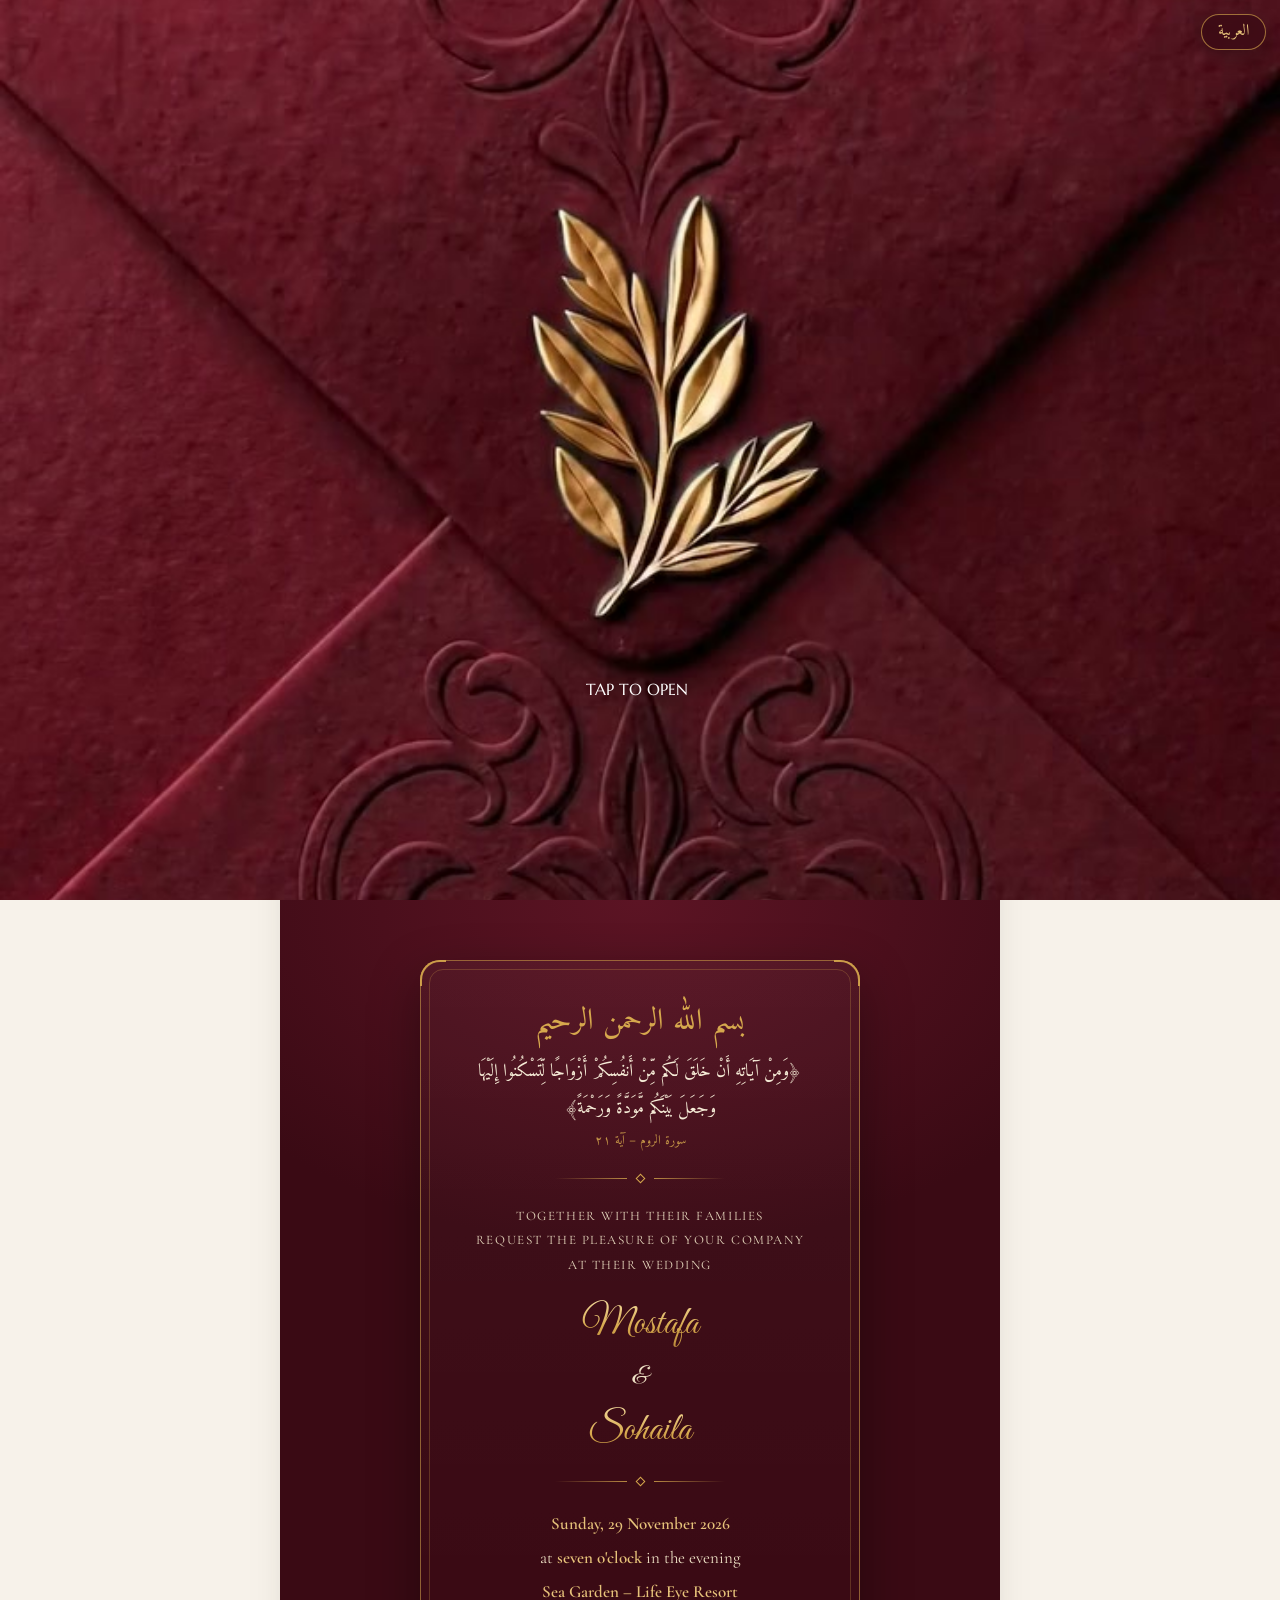
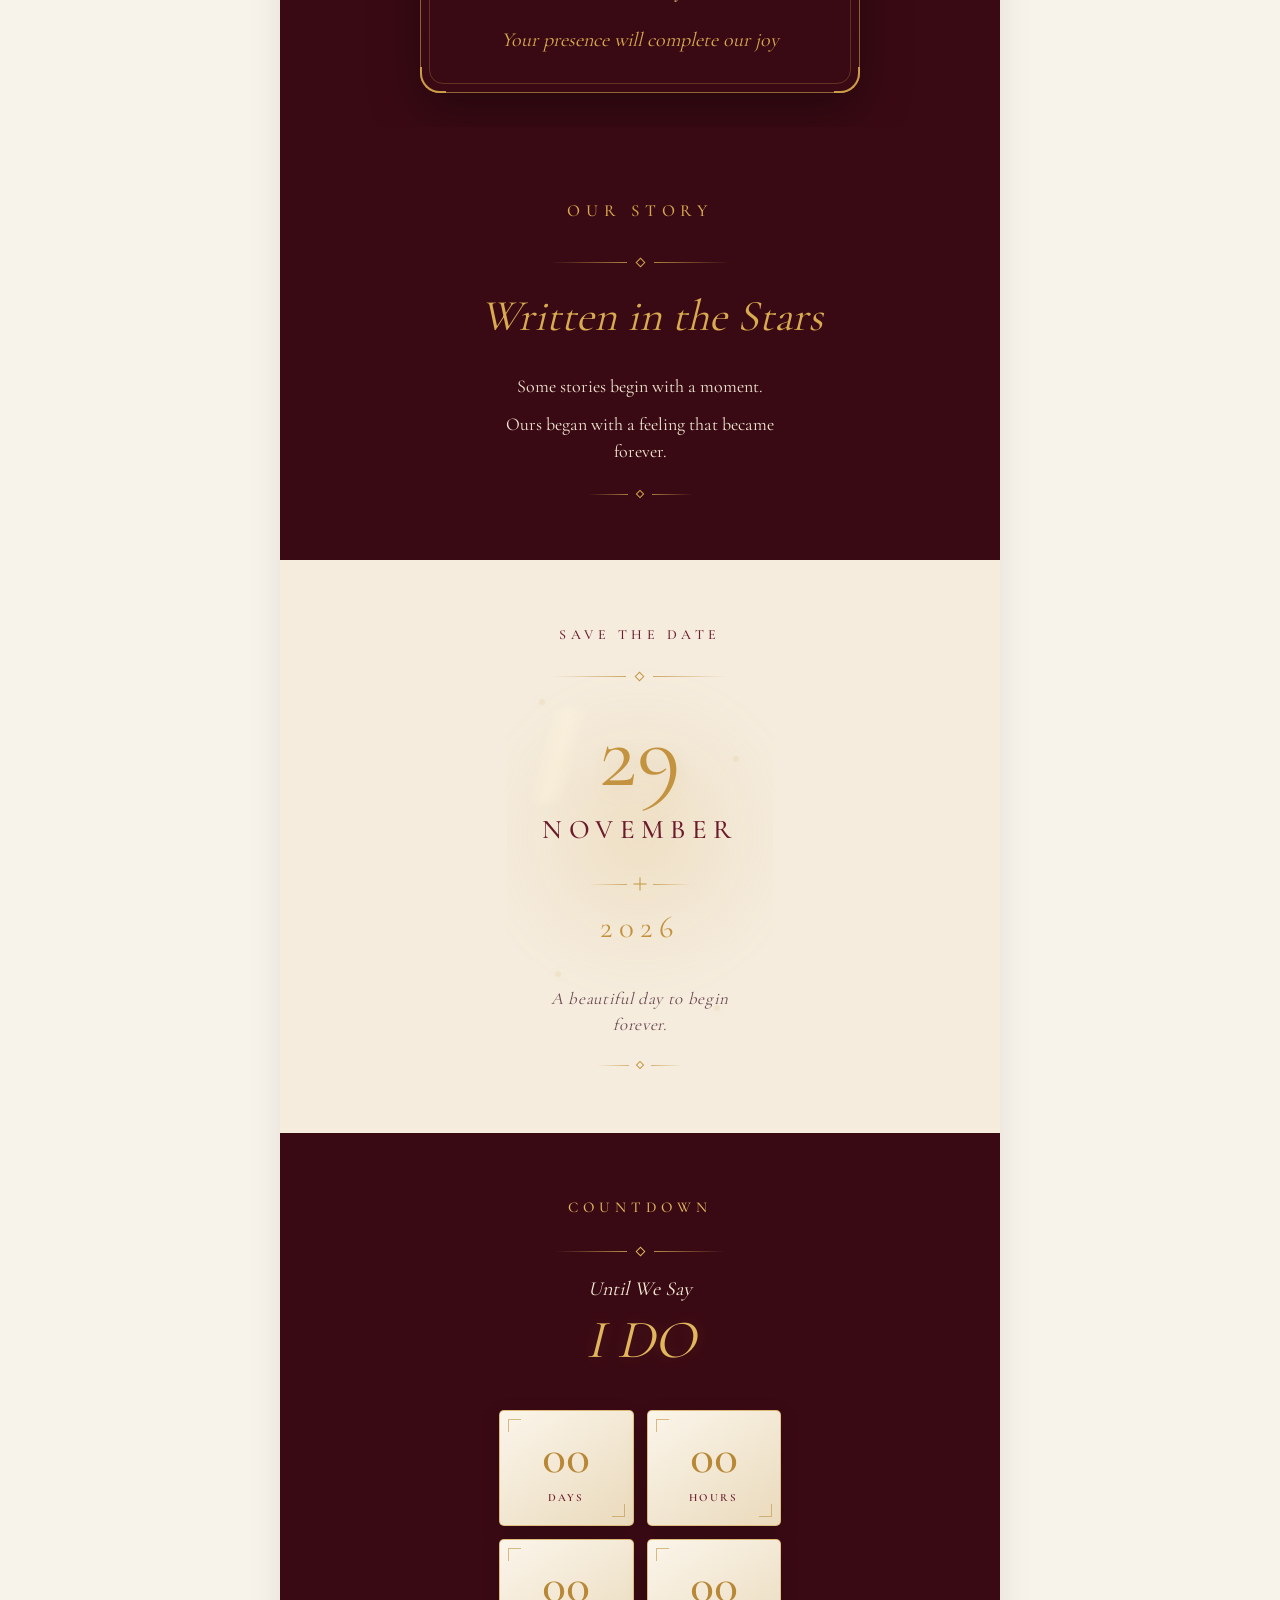
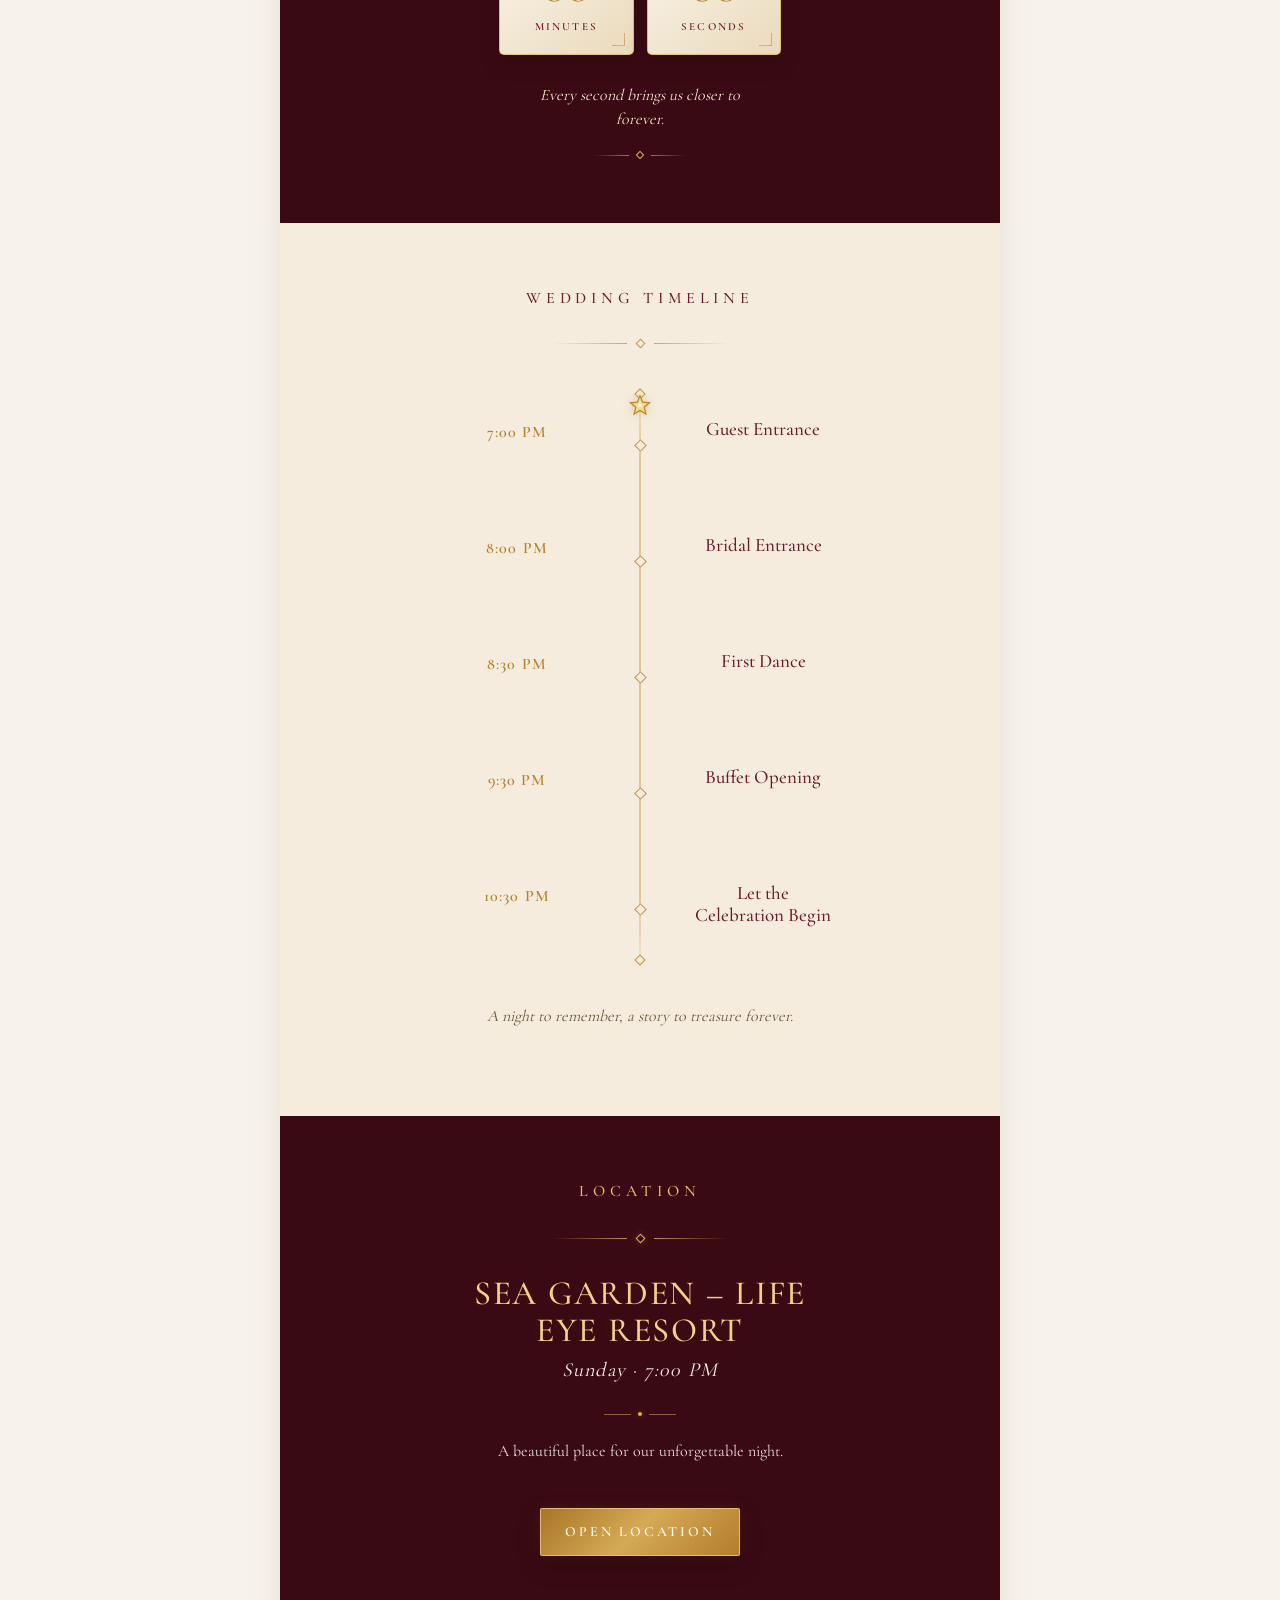
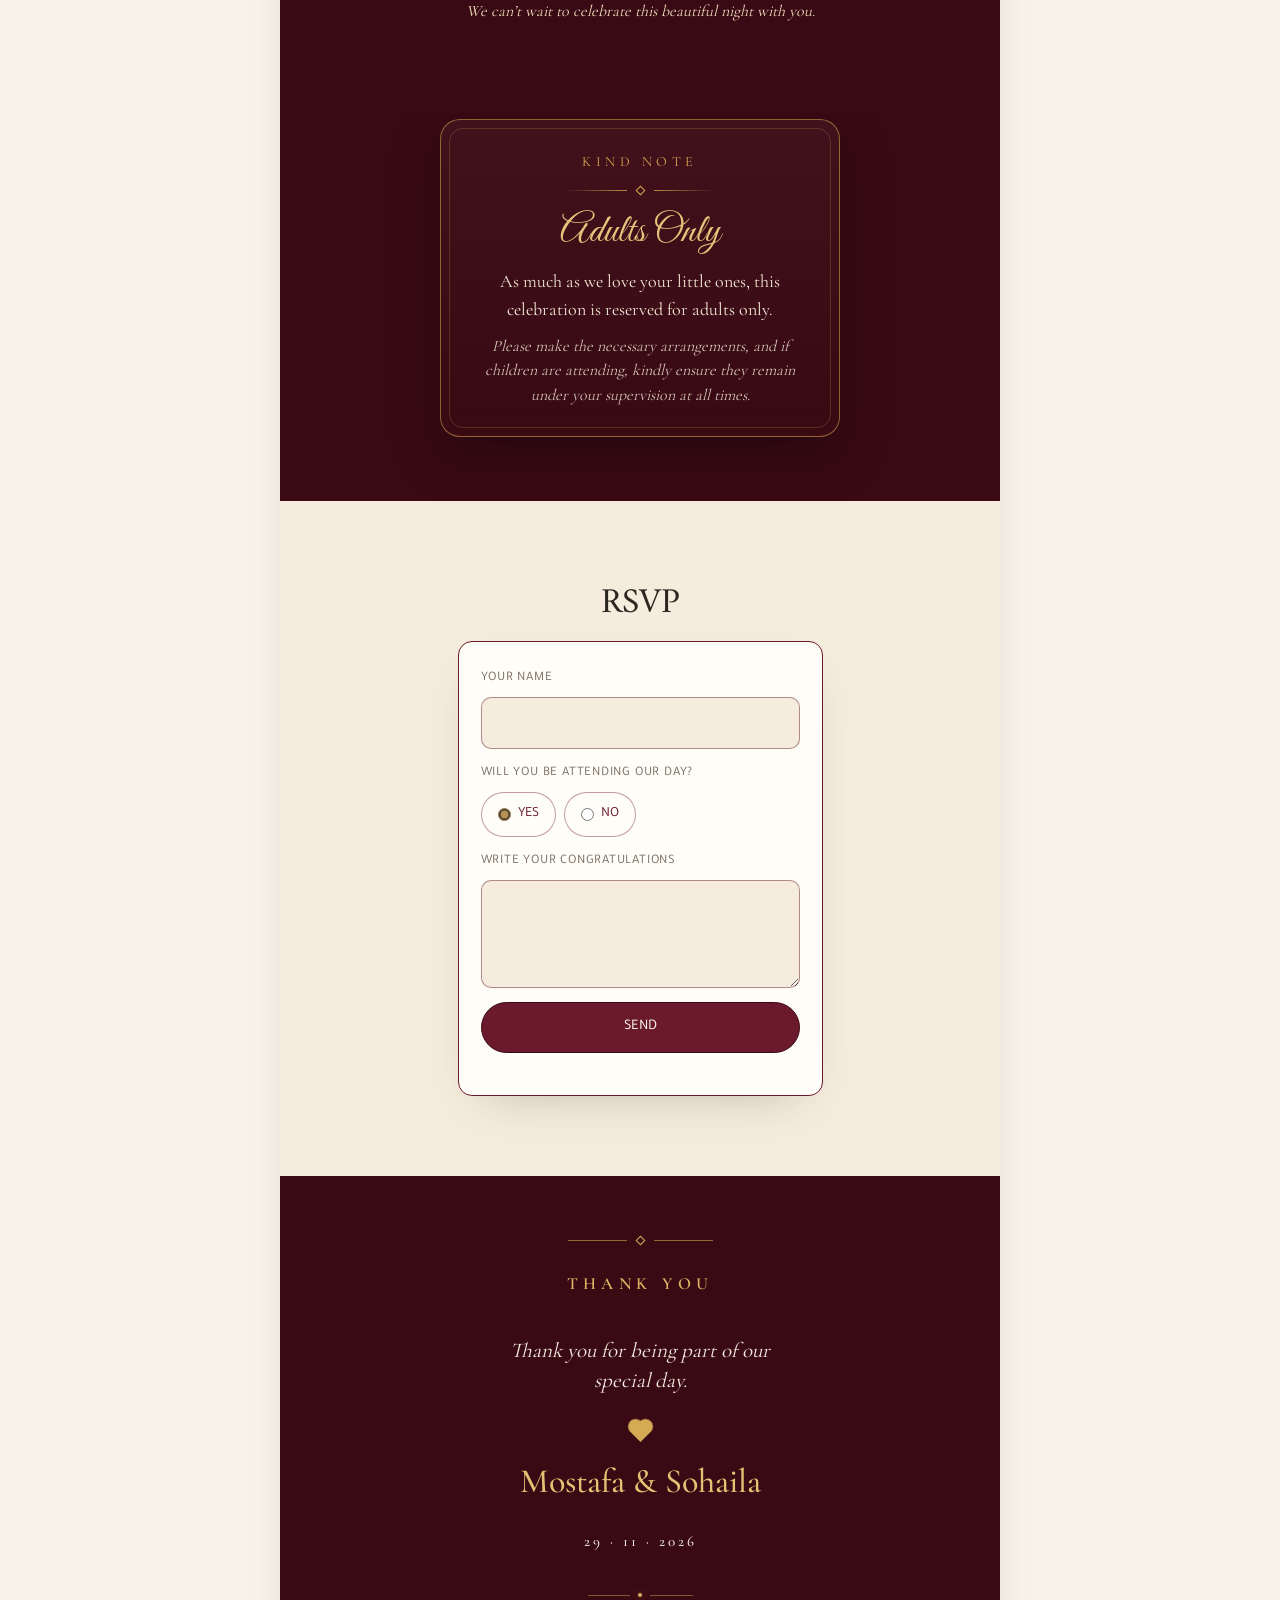
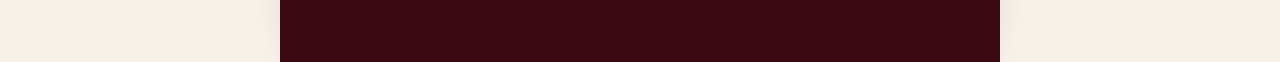
==== index.html @ b145f7ea "Mostafa & Sohaila wedding invitation Burgundy theme, Sea Garden – Life Eye Resort details (29.11.202" ====
<html lang="en" dir="ltr"><head>
<meta charset="utf-8">
<meta name="viewport" content="width=device-width, initial-scale=1, viewport-fit=cover">
<title>Mostafa &amp; Sohaila · Wedding · 29.11.2026</title>
<meta name="description" content="Mostafa &amp; Sohaila · Sunday 29.11.2026 · 7:00 PM · Sea Garden – Life Eye Resort">
<meta name="robots" content="noindex, nofollow">
<link rel="icon" href="assets/images/favicon.png">


<meta property="og:type" content="website">
<meta property="og:locale" content="en_US">
<meta property="og:title" content="Mostafa &amp; Sohaila · Wedding">
<meta property="og:description" content="Mostafa &amp; Sohaila · Sunday 29.11.2026 · 7:00 PM · Sea Garden – Life Eye Resort">
<meta property="og:image" content="assets/images/share-cover.jpg">
<meta property="og:image:secure_url" content="assets/images/share-cover.jpg">
<meta property="og:image:width" content="720">
<meta property="og:image:height" content="1280">
<meta property="og:image:alt" content="Mostafa &amp; Sohaila · Wedding">
<meta name="twitter:image" content="assets/images/share-cover.jpg">
<meta name="twitter:card" content="summary_large_image">
<meta name="twitter:title" content="Mostafa &amp; Sohaila · Wedding">
<meta name="twitter:description" content="Mostafa &amp; Sohaila · Sunday 29.11.2026 · 7:00 PM · Sea Garden – Life Eye Resort">

<style data-loading-critical="">
html, body { margin: 0; min-height: 100%; }
/* التكبير التلقائي للخط في أندرويد ومتصفحات التطبيقات بيزوّد
   أسطر الكلام، والقوالب المستوردة مواضعها ثابتة بالبكسل — فالسطر
   الزيادة بيركب على العنصر اللي تحته. الآيفون مابيعملش كده. */
html { -webkit-text-size-adjust: 100%; text-size-adjust: 100%; }
/* تثبيت مركز شاشة الدعوة قبل وبعد تشغيل runtime القالب المستورد. */
.lb-doc > .lb-stage { width: 100% !important; max-width: none !important; margin-inline: 0 !important; }
.lb-doc > .lb-stage > #allrecords,
.lb-doc > .lb-stage > .t-records { width: 100% !important; min-width: 0 !important; max-width: none !important; margin-inline: 0 !important; }
.lb-doc > .lb-stage .t396__artboard { width: 100% !important; min-width: 0 !important; left: 0 !important; margin-inline: 0 !important; }
.lb-doc > .lb-intro { min-height: 100svh !important; height: 100dvh !important; max-height: 100dvh !important; }
/* قاعدة حرجة للخريطة قبل تحميل CSS/runtime القالب: الـwrapper هو المرجع
   الوحيد للمقاس، وكل الطبقات الداخلية تتمدد داخله حتى لا يخرج iframe. */
.lb-stage .tn-elem[data-elem-type="html"]:has(iframe[src*="google.com/maps"]) .tn-atom,
.lb-stage .tn-elem[data-elem-type="html"]:has(iframe[src*="maps.google"]) .tn-atom,
.lb-stage .tn-elem[data-elem-type="html"]:has(iframe[src*="google.com/maps"]) .tn-atom > [data-move],
.lb-stage .tn-elem[data-elem-type="html"]:has(iframe[src*="maps.google"]) .tn-atom > [data-move] { width: 100% !important; height: 100% !important; min-width: 0 !important; min-height: 0 !important; box-sizing: border-box !important; }
.lb-stage .tn-elem[data-elem-type="html"]:has(iframe[src*="google.com/maps"]) iframe,
.lb-stage .tn-elem[data-elem-type="html"]:has(iframe[src*="maps.google"]) iframe { display: block !important; width: 100% !important; height: 100% !important; max-width: 100% !important; max-height: 100% !important; box-sizing: border-box !important; }
</style>
<link rel="stylesheet" href="css/google-fonts.css">
<link rel="stylesheet" href="css/invite.css">


<style data-font-faces="">@font-face{font-family:"DUST";src:url("assets/fonts/Daustley.otf") format('opentype');font-weight:400;font-style:normal;font-display:swap;}@font-face{font-family:"gg";src:url("assets/fonts/GreatVibes-Regular.ttf") format('truetype');font-weight:400;font-style:normal;font-display:swap;}@font-face{font-family:"DIWANY";src:url("assets/fonts/Diwani_Letter.ttf") format('truetype');font-weight:400;font-style:normal;font-display:swap;}@font-face{font-family:"AREF";src:url("assets/fonts/DTHULUTH-II-1.ttf") format('truetype');font-weight:400;font-style:normal;font-display:swap;}</style>
<link rel="preload" href="assets/fonts/Daustley.otf" as="font" crossorigin=""><link rel="preload" href="assets/fonts/GreatVibes-Regular.ttf" as="font" crossorigin=""><link rel="preload" href="assets/fonts/Diwani_Letter.ttf" as="font" crossorigin=""><link rel="preload" href="assets/fonts/DTHULUTH-II-1.ttf" as="font" crossorigin="">




<style data-lb-layout-css="">#video-1uif1c [data-move="video"]{--dx:0cqw;--dy:-13.52cqw}#video-1uif1c [data-move="ce-1"]{--dx:-82.22px;--dy:-797.68px}#video-1uif1c [data-move="ce-3"]{--dx:112px;--dy:-927.68px}#rsvp-wcwi0a [data-move="ce-1"]{--dx:-4px;--dy:8px}.lb-intro [data-move="ce-6"]{--dx:0.0px;--dy:-7.0px}</style>
<!--  -->



<style data-zero-block-css="">@media (max-width:480px){#video-1uif1c,#video-1uif1c > .lb-inner,#video-1uif1c > .lb-inner > .lb-custom,#video-1uif1c .lb-custom .t396__artboard,#video-1uif1c .lb-custom .t396__filter,#video-1uif1c .lb-custom .t396__carrier{height:calc(100cqw*1.7949)!important;min-height:calc(100cqw*1.7949)!important;height:round(100cqw*1.7949,1px)!important;min-height:round(100cqw*1.7949,1px)!important}#video-1uif1c,#video-1uif1c > .lb-inner,#video-1uif1c > .lb-inner > .lb-custom,#video-1uif1c .lb-custom .t396__artboard{overflow:visible!important}}@media (min-width:481px) and (max-width:960px){#video-1uif1c,#video-1uif1c > .lb-inner,#video-1uif1c > .lb-inner > .lb-custom,#video-1uif1c .lb-custom .t396__artboard,#video-1uif1c .lb-custom .t396__filter,#video-1uif1c .lb-custom .t396__carrier{height:calc(100cqw*1.7949)!important;min-height:calc(100cqw*1.7949)!important;height:round(100cqw*1.7949,1px)!important;min-height:round(100cqw*1.7949,1px)!important}#video-1uif1c,#video-1uif1c > .lb-inner,#video-1uif1c > .lb-inner > .lb-custom,#video-1uif1c .lb-custom .t396__artboard{overflow:visible!important}}@media (min-width:961px){#video-1uif1c,#video-1uif1c > .lb-inner,#video-1uif1c > .lb-inner > .lb-custom,#video-1uif1c .lb-custom .t396__artboard,#video-1uif1c .lb-custom .t396__filter,#video-1uif1c .lb-custom .t396__carrier{height:calc(100cqw*1.7949)!important;min-height:calc(100cqw*1.7949)!important;height:round(100cqw*1.7949,1px)!important;min-height:round(100cqw*1.7949,1px)!important}#video-1uif1c,#video-1uif1c > .lb-inner,#video-1uif1c > .lb-inner > .lb-custom,#video-1uif1c .lb-custom .t396__artboard{overflow:visible!important}}</style>



</head>
<body class="lb-doc" style="--bg: #f7f2ea; --surface: #ffffff; --text: #2c2620; --muted: #7b6f62; --accent: #b8914f; --accent-soft: #e8d9be; --accent-10: rgba(184,145,79,0.1); --accent-20: rgba(184,145,79,0.2); --accent-40: rgba(184,145,79,0.4); --border: #e3d9c9; --font-heading: 'Amiri', serif; --font-body: 'Tajawal', sans-serif; --font-scale: 1; --letter-spacing: 0px; --radius: 14px; --max-width: 720px; --section-gap: 0px; --shadow: 0 18px 48px -28px rgba(44,38,32,0.35); --pattern-opacity: 12%; --hero-overlay: 0.35; --doc-bg: none; --doc-bg-veil: none; --doc-bg-attach: scroll; --doc-bg-fixed-img: none; --doc-bg-scroll-img: none, none; overflow: hidden;" data-invite-root="" data-ready="1">

<div data-invite-language-content="">







<div class="lb-intro lb-intro--video is-awaiting-play" style="--intro-bg: none; cursor: pointer;">

  
  
  

  <video class="lb-intro-video" data-intro-video="" data-intro-manual="" data-intro-audio="silent" src="assets/videos/goldleaf-burgundy-open.mp4" poster="assets/images/goldleaf-burgundy-open-poster.jpg" muted="" playsinline="" preload="auto"></video>
      
    
  <button type="button" data-intro-play="" data-intro-item="play" class="lb-intro-play lb-intro-play--plain" aria-label="TAP TO OPEN" style="--intro-item-x:-0.25vw;--intro-item-y:26.56vh;--intro-item-font:'Marcellus', serif">TAP TO OPEN</button>
  

  

  

  <div class="lb-intro-inner">
    
    
    
    
    
    
    
    
    
    
    
    
  </div>
</div>



<div class="lb-stage">

  <section id="video-1uif1c" class="lb lb--video lb--w-screen lb-anim lb-anim--fade is-in" style="--block-bg:#3a0a14;--block-overlay:0;--block-pt:clamp(48.0px, 11.111cqw, 80.0px);--block-pb:clamp(48.0px, 11.111cqw, 80.0px);--block-radius:0px;--block-align:center;--block-flex:center" data-block="video-1uif1c" data-block-type="video">


<div class="lb-inner">
  
  
  <div data-move="video" class="lb-video-wrap lb-video-wrap--auto">
    <div class="lb-video lb-video--auto" data-video="assets/videos/sea-garden-hero.mp4" data-poster="assets/images/sea-garden-start.webp" data-autoplay="1" data-no-controls="1" style="--vid-ratio: 1080 / 1920;"><video src="assets/videos/sea-garden-hero.mp4" poster="assets/images/sea-garden-start.webp" playsinline="" controlslist="nodownload noplaybackrate noremoteplayback" disablepictureinpicture="" preload="auto" autoplay="" style="cursor: pointer;" data-lb-wanted="" data-lb-primed=""></video></div>
    <div class="lb-video-text" data-section-text="" data-video-text="" data-section-text-index="0" style="--video-text-x:-31%;--video-text-y:-28%;--video-text-color:#c39532;--video-text-font:'Great Vibes', cursive;--section-text-size:clamp(40px, 11.5cqw, 88px)">Mostafa</div>
<div class="lb-video-text" data-section-text="" data-video-text="" data-section-text-index="1" style="--video-text-x:27%;--video-text-y:-28%;--video-text-color:#c39532;--video-text-font:'Great Vibes', cursive;--section-text-size:clamp(40px, 11.5cqw, 88px)">Sohaila</div>
<div class="lb-video-text" data-section-text="" data-video-text="" data-section-text-index="2" style="--video-text-x:-4%;--video-text-y:-29%;--video-text-color:#c39532;--video-text-font:'DIWANY', sans-serif;--section-text-size:clamp(57.2px, 14.474cqw, 110.0px)">&amp;</div>
<div class="lb-video-text" data-section-text="" data-video-text="" data-section-text-index="3" style="--video-text-x:-0.45%;--video-text-y:-36.78%;--video-text-color:#c39532;--video-text-font:'gg', sans-serif;--section-text-w:70.2%;--section-text-size:clamp(44.2px, 11.184cqw, 85.0px)">The Wedding of</div>
<div class="lb-video-text" data-section-text="" data-video-text="" data-section-text-index="4" style="--video-text-x:-0.9%;--video-text-y:-20.5%;--video-text-color:#c39532;--video-text-font:'gg', sans-serif;--section-text-size:clamp(28.6px, 7.237cqw, 55.0px)">29.11.2026</div>

  </div>
  
</div>


</section>
<section id="invite-ann" class="lb" style="--block-bg:#3a0a14">
<style>
#invite-ann{background:radial-gradient(120% 70% at 50% 0%,#5c1424 0%,#3a0a14 60%);padding:60px 18px 34px;text-align:center;color:#EEE1C5}
#invite-ann .ann-card{position:relative;max-width:440px;margin:0 auto;padding:38px 22px 34px;border:1px solid rgba(214,168,77,.55);border-radius:20px;background:linear-gradient(180deg,rgba(255,255,255,.03),rgba(255,255,255,0));box-shadow:0 18px 50px rgba(0,0,0,.35);opacity:0;transform:translateY(22px);transition:opacity 1.1s ease,transform 1.1s ease}
#invite-ann .ann-card.is-in{opacity:1;transform:none}
#invite-ann .ann-card::before{content:"";position:absolute;inset:8px;border:1px solid rgba(214,168,77,.25);border-radius:14px;pointer-events:none}
#invite-ann .ann-corner{position:absolute;width:26px;height:26px;border-color:#D6A84D;border-style:solid;opacity:.9}
#invite-ann .ann-corner.tl{top:-1px;left:-1px;border-width:2px 0 0 2px;border-top-left-radius:20px}
#invite-ann .ann-corner.tr{top:-1px;right:-1px;border-width:2px 2px 0 0;border-top-right-radius:20px}
#invite-ann .ann-corner.bl{bottom:-1px;left:-1px;border-width:0 0 2px 2px;border-bottom-left-radius:20px}
#invite-ann .ann-corner.br{bottom:-1px;right:-1px;border-width:0 2px 2px 0;border-bottom-right-radius:20px}
#invite-ann .ann-bism{font-family:"AREF","Aref Ruqaa",serif;font-size:30px;color:#D6A84D;line-height:1.5}
#invite-ann .ann-verse{font-family:"Amiri",serif;font-size:18px;line-height:2.05;margin:10px auto 2px;max-width:340px;color:#F5EBD6}
#invite-ann .ann-src{font-family:"Amiri",serif;font-size:13px;color:#D6A84D;opacity:.85}
#invite-ann .ann-orn{display:flex;align-items:center;justify-content:center;gap:10px;margin:22px auto;width:170px}
#invite-ann .ann-orn i{flex:1;height:1px;background:linear-gradient(90deg,transparent,rgba(214,168,77,.8))}
#invite-ann .ann-orn i:last-child{background:linear-gradient(90deg,rgba(214,168,77,.8),transparent)}
#invite-ann .ann-orn b{width:7px;height:7px;border:1px solid #D6A84D;transform:rotate(45deg)}
#invite-ann .ann-hosts{font-size:19px;line-height:1.9}
#invite-ann .ann-host{display:block;font-size:23px;color:#E6C27A}
#invite-ann .ann-lead{margin-top:8px;font-size:18px;opacity:.95}
#invite-ann .ann-couple{margin:22px 0 4px}
#invite-ann .ann-role{display:block;font-size:15px;color:#D6A84D;opacity:.9;margin-bottom:2px}
#invite-ann .ann-name{display:block;font-size:31px;line-height:1.45;background:linear-gradient(180deg,#F3D99B 0%,#D6A84D 55%,#B9883A 100%);-webkit-background-clip:text;background-clip:text;color:transparent}
#invite-ann .ann-and{display:block;margin:6px 0;font-size:26px;color:#EEE1C5}
#invite-ann .ann-when{font-size:17px;line-height:2;margin-top:4px}
#invite-ann .ann-when strong{color:#E6C27A;font-weight:700}
#invite-ann .ann-close{margin-top:14px;font-size:20px;color:#D6A84D}
#invite-ann [lang="ar"]{direction:rtl;font-family:"Amiri",serif}
#invite-ann [lang="ar"] .ann-host,#invite-ann [lang="ar"] .ann-name,#invite-ann [lang="ar"] .ann-close{font-family:"Aref Ruqaa",serif}
#invite-ann [lang="ar"] .ann-and{font-family:"DIWANY","Aref Ruqaa",serif}
#invite-ann [lang="en"]{font-family:"Cormorant Garamond",Georgia,serif}
#invite-ann [lang="en"] .ann-name{font-family:"Great Vibes",cursive;font-size:38px;line-height:1.3}
#invite-ann [lang="en"] .ann-and{font-family:"Great Vibes",cursive}
#invite-ann [lang="en"] .ann-host{font-size:21px;letter-spacing:.06em}
#invite-ann [lang="en"] .ann-role,#invite-ann [lang="en"] .ann-lead{letter-spacing:.12em;text-transform:uppercase;font-size:13px}
#invite-ann [lang="en"] .ann-close{font-style:italic}
html:not(.lang-ar) #invite-ann .ann-body[lang="ar"],html.lang-ar #invite-ann .ann-body[lang="en"]{display:none}
</style>
  <div class="ann-card">
    <span class="ann-corner tl"></span><span class="ann-corner tr"></span><span class="ann-corner bl"></span><span class="ann-corner br"></span>
    <div class="ann-bism" lang="ar">بسم الله الرحمن الرحيم</div>
    <p class="ann-verse" lang="ar">﴿وَمِنْ آيَاتِهِ أَنْ خَلَقَ لَكُم مِّنْ أَنفُسِكُمْ أَزْوَاجًا لِّتَسْكُنُوا إِلَيْهَا وَجَعَلَ بَيْنَكُم مَّوَدَّةً وَرَحْمَةً﴾</p>
    <div class="ann-src" lang="ar">سورة الروم – آية ٢١</div>
    <div class="ann-orn"><i></i><b></b><i></i></div>

    <div class="ann-body" lang="ar">
      <div class="ann-hosts">
        <div class="ann-lead">بكل الحب نتشرف بدعوتكم لحضور حفل زفافنا</div>
      </div>
      <div class="ann-couple">
        <span class="ann-name">مصطفى</span>
        <span class="ann-and">و</span>
        <span class="ann-name">سهيلة</span>
      </div>
      <div class="ann-orn"><i></i><b></b><i></i></div>
      <div class="ann-when">
        وذلك بمشيئة الله تعالى يوم <strong>الأحد ٢٩ نوفمبر ٢٠٢٦</strong><br>
        في تمام الساعة <strong>السابعة مساءً</strong><br>
        في <strong>سي جاردن – لايف آي ريزورت</strong>
      </div>
      <div class="ann-close">وبحضوركم تكتمل فرحتنا</div>
    </div>

    <div class="ann-body" lang="en">
      <div class="ann-hosts">
        <div class="ann-lead">together with their families<br>request the pleasure of your company<br>at their wedding</div>
      </div>
      <div class="ann-couple">
        <span class="ann-name">Mostafa</span>
        <span class="ann-and">&amp;</span>
        <span class="ann-name">Sohaila</span>
      </div>
      <div class="ann-orn"><i></i><b></b><i></i></div>
      <div class="ann-when">
        <strong>Sunday, 29 November 2026</strong><br>
        at <strong>seven o'clock</strong> in the evening<br>
        <strong>Sea Garden – Life Eye Resort</strong>
      </div>
      <div class="ann-close">Your presence will complete our joy</div>
    </div>
  </div>
<script>
(function () {
  var card = document.querySelector('#invite-ann .ann-card');
  if (!('IntersectionObserver' in window)) { card.classList.add('is-in'); return; }
  var io = new IntersectionObserver(function (es) { if (es[0].isIntersecting) { card.classList.add('is-in'); io.disconnect(); } }, { threshold: .12 });
  io.observe(card);
})();
</script>
</section>
<section id="text-mztyzk" class="lb lb--text lb--w-normal lb-anim lb-anim--fade is-in" style="--block-bg: #3a0a14; --block-overlay: 0; --block-pt: clamp(6.0px, 1.389cqw, 10.0px); --block-pb: 0px; --block-radius: 0px; --block-align: center; --block-flex: center; height: auto; min-height: 0px;" data-block="text-mztyzk" data-block-type="text">

<div class="lb-inner">
  
  
  <div class="lb-body" data-slot="body" data-move="body" data-ts="body" style="font-size:clamp(8.8px, 2.361cqw, 17.0px);line-height:1.9">
</div>
</div>


<style>#text-mztyzk .farha-story-fixed{position:relative;width:100%;max-width:100%;box-sizing:border-box;overflow:visible;padding:55px 0 60px}#text-mztyzk .farha-story-fixed *{box-sizing:border-box}#text-mztyzk .farha-story-fixed-inner{position:relative;width:100%;display:flex;flex-direction:column;justify-content:flex-start;padding:0;overflow:visible}#text-mztyzk .farha-story-fixed-move{position:relative;width:100%;max-width:100%;min-height:46px;overflow:visible;pointer-events:auto}#text-mztyzk .farha-story-fixed-anim{position:relative;width:100%;display:flex;justify-content:center;align-items:center;overflow:visible}#text-mztyzk .farha-story-fixed-title-group{min-height:52px}#text-mztyzk .farha-story-fixed-title-anim{animation:farhaStoryFixedUp
    1s
    ease
    .1s
    both}#text-mztyzk .farha-story-fixed-title{display:inline-block;padding:5px 18px;font-family:"Cormorant Garamond",
    Georgia,
    serif;font-size:17px;line-height:1.3;font-weight:500;letter-spacing:.34em;color:#D6A84D;text-align:center;white-space:nowrap}#text-mztyzk .farha-story-fixed-ornament{width:100%;display:flex;justify-content:center;margin:12px 0 21px;pointer-events:none}#text-mztyzk .farha-story-fixed-ornament-inner{width:180px;display:flex;align-items:center;gap:10px}#text-mztyzk .farha-story-fixed-line{flex:1;height:1px;background:linear-gradient(
      90deg,
      transparent,
      rgba(214,168,77,.75)
    )}#text-mztyzk .farha-story-fixed-line.right{background:linear-gradient(
      90deg,
      rgba(214,168,77,.75),
      transparent
    )}#text-mztyzk .farha-story-fixed-diamond{width:7px;height:7px;border:1px solid #D6A84D;transform:rotate(45deg)}#text-mztyzk .farha-story-fixed-script-group{min-height:82px}#text-mztyzk .farha-story-fixed-script-anim{animation:farhaStoryFixedScript
    1.2s
    ease
    .35s
    both}#text-mztyzk .farha-story-fixed-script{display:inline-block;padding:6px 20px 10px;max-width:94%;font-family:"Cormorant Garamond",
    Georgia,
    serif;font-size:44px;line-height:1.08;font-style:italic;font-weight:400;text-align:center;color:#D9AB50;white-space:nowrap;overflow:visible}#text-mztyzk .farha-story-fixed-body-group{min-height:38px}#text-mztyzk .farha-story-fixed-body1-anim{animation:farhaStoryFixedUp
    1s
    ease
    .7s
    both}#text-mztyzk .farha-story-fixed-body2-anim{animation:farhaStoryFixedUp
    1s
    ease
    .9s
    both}#text-mztyzk .farha-story-fixed-body{display:inline-block;max-width:90%;padding:4px 14px;font-family:"Cormorant Garamond",
    Georgia,
    serif;font-size:18px;line-height:1.5;font-weight:400;text-align:center;color:#F2E8D3}#text-mztyzk .farha-story-fixed-bottom{width:100%;display:flex;justify-content:center;margin-top:22px;pointer-events:none}#text-mztyzk .farha-story-fixed-bottom-inner{width:105px;display:flex;align-items:center;gap:9px}#text-mztyzk .farha-story-fixed-bottom-line{flex:1;height:1px;background:linear-gradient(
      90deg,
      transparent,
      rgba(214,168,77,.7)
    )}#text-mztyzk .farha-story-fixed-bottom-line.right{background:linear-gradient(
      90deg,
      rgba(214,168,77,.7),
      transparent
    )}#text-mztyzk .farha-story-fixed-bottom-diamond{width:6px;height:6px;border:1px solid #D6A84D;transform:rotate(45deg)}@keyframes farhaStoryFixedUp{from{opacity:0;transform:translateY(10px)}to{opacity:1;transform:translateY(0)}}@keyframes farhaStoryFixedScript{from{opacity:0;transform:translateY(12px)
      scale(.97)}to{opacity:1;transform:translateY(0)
      scale(1)}}@media(max-width:390px){#text-mztyzk .farha-story-fixed{padding:50px 0 55px}#text-mztyzk .farha-story-fixed-script{font-size:38px}#text-mztyzk .farha-story-fixed-body{font-size:17px}}@media(max-width:340px){#text-mztyzk .farha-story-fixed-script{font-size:34px}#text-mztyzk .farha-story-fixed-body{font-size:16px}}</style><div class="lb-extra-html" data-move="code" data-lb-guarded="1">
<div class="farha-story-fixed" id="farha-story-fixed-v1" data-move="ce-1" style="height: auto; min-height: 0px;">

  <div class="farha-story-fixed-inner">


    <div class="
        farha-story-fixed-move
        farha-story-fixed-title-group
      ">

      <div class="
          farha-story-fixed-anim
          farha-story-fixed-title-anim
        ">

        <span class="farha-story-fixed-title" data-move="ce-2">
          OUR STORY
        </span>

      </div>

    </div>


    <div class="farha-story-fixed-ornament">

      <div class="farha-story-fixed-ornament-inner">

        <span class="farha-story-fixed-line"></span>

        <span class="farha-story-fixed-diamond"></span>

        <span class="farha-story-fixed-line right"></span>

      </div>

    </div>


    <div class="
        farha-story-fixed-move
        farha-story-fixed-script-group
      ">

      <div class="
          farha-story-fixed-anim
          farha-story-fixed-script-anim
        ">

        <span class="farha-story-fixed-script" data-move="ce-3">
          Written in the Stars
        </span>

      </div>

    </div>


    <div class="
        farha-story-fixed-move
        farha-story-fixed-body-group
      ">

      <div class="
          farha-story-fixed-anim
          farha-story-fixed-body1-anim
        ">

        <span class="farha-story-fixed-body" data-move="ce-4">
          Some stories begin with a moment.
        </span>

      </div>

    </div>


    <div class="
        farha-story-fixed-move
        farha-story-fixed-body-group
      ">

      <div class="
          farha-story-fixed-anim
          farha-story-fixed-body2-anim
        ">

        <span class="farha-story-fixed-body" data-move="ce-5">
          Ours began with a feeling that became forever.
        </span>

      </div>

    </div>


    <div class="farha-story-fixed-bottom">

      <div class="farha-story-fixed-bottom-inner">

        <span class="farha-story-fixed-bottom-line"></span>

        <span class="farha-story-fixed-bottom-diamond"></span>

        <span class="farha-story-fixed-bottom-line right"></span>

      </div>

    </div>


  </div>

</div>
</div><script data-lb-section-script="1">(function(){var s=document.currentScript;var root=s&&s.closest?s.closest('[data-block],.lb-intro'):null;try{(function(){

  if(
    typeof root === "undefined" ||
    !root
  ){
    return;
  }

  var section =
    root.querySelector("#farha-story-fixed-v1");

  if(!section){
    return;
  }

  root.style.height = "auto";
  root.style.minHeight = "0";

  section.style.height = "auto";
  section.style.minHeight = "0";

})();}catch(e){console.error('[invite] كود القسم وقع:',e);}})();</script>
</section>
<section id="text-1b5nqm" class="lb lb--text lb--w-normal lb-anim lb-anim--fade is-in" style="--block-bg: #f5ecdd; --block-overlay: 0; --block-pt: 0px; --block-pb: 0px; --block-radius: 0px; --block-align: center; --block-flex: center; height: auto; min-height: 0px;" data-block="text-1b5nqm" data-block-type="text">

<div class="lb-inner">
  
  
  
</div>


<style>#text-1b5nqm .farha-date-palace-v2{position:relative;width:100%;max-width:100%;box-sizing:border-box;overflow:visible;padding:58px 0 62px}#text-1b5nqm .farha-date-palace-v2 *{box-sizing:border-box}#text-1b5nqm .farha-date-palace-v2-inner{position:relative;width:100%;max-width:100%;overflow:visible}#text-1b5nqm .farha-date-palace-v2-effects{position:absolute;inset:0;width:100%;height:100%;overflow:hidden;pointer-events:none;z-index:0}#text-1b5nqm .farha-date-palace-v2-glow{position:absolute;left:50%;top:48%;width:300px;height:300px;transform:translate(-50%,-50%);border-radius:50%;background:radial-gradient(
      circle,
      rgba(212,167,83,.18) 0%,
      rgba(212,167,83,.08) 38%,
      rgba(212,167,83,0) 72%
    );filter:blur(18px);animation:farhaDateV2Glow
    5s
    ease-in-out
    infinite}#text-1b5nqm .farha-date-palace-v2-orb{position:absolute;width:6px;height:6px;border-radius:50%;background:rgba(202,155,70,.72);box-shadow:0 0 10px rgba(202,155,70,.45);opacity:.15;animation:farhaDateV2Orb
    var(--farha-orb-speed)
    ease-in-out
    var(--farha-orb-delay)
    infinite}#text-1b5nqm .farha-date-palace-v2-sweep{position:absolute;top:-20%;left:-45%;width:24%;height:140%;transform:rotate(13deg);background:linear-gradient(
      90deg,
      transparent 0%,
      rgba(255,255,255,.03) 30%,
      rgba(255,226,170,.18) 50%,
      rgba(255,255,255,.03) 70%,
      transparent 100%
    );filter:blur(8px);animation:farhaDateV2Sweep
    6.2s
    linear
    1.5s
    infinite}#text-1b5nqm .farha-date-palace-v2-content{position:relative;z-index:2;width:100%;overflow:visible}#text-1b5nqm .farha-date-palace-v2-move{position:relative;width:100%;max-width:100%;overflow:visible;pointer-events:auto}#text-1b5nqm .farha-date-palace-v2-anim{position:relative;width:100%;display:flex;justify-content:center;align-items:center;overflow:visible}#text-1b5nqm .farha-date-palace-v2-kicker-group{min-height:42px}#text-1b5nqm .farha-date-palace-v2-kicker-anim{animation:farhaDateV2FadeUp
    .9s ease .1s both}#text-1b5nqm .farha-date-palace-v2-kicker{display:inline-block;padding:4px 15px;font-family:"Cormorant Garamond",
    Georgia,
    serif;font-size:14px;line-height:1.4;font-weight:500;letter-spacing:.32em;color:#6b1a2b;text-align:center;white-space:nowrap}#text-1b5nqm .farha-date-palace-v2-ornament{width:100%;display:flex;justify-content:center;margin:10px 0 28px;pointer-events:none}#text-1b5nqm .farha-date-palace-v2-ornament-inner{width:175px;display:flex;align-items:center;gap:10px}#text-1b5nqm .farha-date-palace-v2-line{flex:1;height:1px;background:linear-gradient(
      90deg,
      transparent,
      rgba(190,145,64,.75)
    )}#text-1b5nqm .farha-date-palace-v2-line.right{background:linear-gradient(
      90deg,
      rgba(190,145,64,.75),
      transparent
    )}#text-1b5nqm .farha-date-palace-v2-diamond{width:7px;height:7px;border:1px solid #C49543;transform:rotate(45deg)}#text-1b5nqm .farha-date-palace-v2-day-group{min-height:100px}#text-1b5nqm .farha-date-palace-v2-day-anim{position:relative;animation:farhaDateV2DayIn
    1.1s
    cubic-bezier(.22,.75,.22,1)
    .3s
    both}#text-1b5nqm .farha-date-palace-v2-day{position:relative;display:inline-block;padding:0 22px;font-family:"Cormorant Garamond",
    Georgia,
    serif;font-size:94px;line-height:1;font-weight:400;color:#C4933F;text-align:center;white-space:nowrap;text-shadow:0 5px 20px rgba(170,125,47,.10)}#text-1b5nqm .farha-date-palace-v2-day-shimmer{position:absolute;top:0;left:-30%;width:30%;height:100%;transform:skewX(-15deg);background:linear-gradient(
      90deg,
      transparent,
      rgba(255,245,220,.50),
      transparent
    );filter:blur(4px);pointer-events:none;animation:farhaDateV2DaySweep
    4.8s
    ease-in-out
    1.8s
    infinite}#text-1b5nqm .farha-date-palace-v2-month-group{min-height:52px;margin-top:2px}#text-1b5nqm .farha-date-palace-v2-month-anim{animation:farhaDateV2FadeUp
    .95s ease .55s both}#text-1b5nqm .farha-date-palace-v2-month{display:inline-block;padding:4px 18px;font-family:"Cormorant Garamond",
    Georgia,
    serif;font-size:27px;line-height:1.2;font-weight:500;letter-spacing:.24em;color:#6b1a2b;text-align:center;white-space:nowrap}#text-1b5nqm .farha-date-palace-v2-center{width:100%;display:flex;justify-content:center;margin:11px 0 10px;pointer-events:none}#text-1b5nqm .farha-date-palace-v2-center-inner{width:112px;height:22px;display:flex;align-items:center;justify-content:center}#text-1b5nqm .farha-date-palace-v2-center-inner::before, #text-1b5nqm .farha-date-palace-v2-center-inner::after{content:"";width:38px;height:1px;background:linear-gradient(
      90deg,
      transparent,
      rgba(196,147,63,.72)
    )}#text-1b5nqm .farha-date-palace-v2-center-inner::after{background:linear-gradient(
      90deg,
      rgba(196,147,63,.72),
      transparent
    )}#text-1b5nqm .farha-date-palace-v2-center-star{position:relative;width:26px;height:22px}#text-1b5nqm .farha-date-palace-v2-center-star::before, #text-1b5nqm .farha-date-palace-v2-center-star::after{content:"";position:absolute;left:50%;top:50%;background:#C4933F;transform:translate(-50%,-50%)}#text-1b5nqm .farha-date-palace-v2-center-star::before{width:1px;height:13px}#text-1b5nqm .farha-date-palace-v2-center-star::after{width:13px;height:1px}#text-1b5nqm .farha-date-palace-v2-year-group{min-height:55px}#text-1b5nqm .farha-date-palace-v2-year-anim{animation:farhaDateV2FadeUp
    .95s ease .75s both}#text-1b5nqm .farha-date-palace-v2-year{display:inline-block;padding:4px 18px;font-family:"Cormorant Garamond",
    Georgia,
    serif;font-size:31px;line-height:1.2;font-weight:400;letter-spacing:.22em;color:#C4933F;text-align:center;white-space:nowrap}#text-1b5nqm .farha-date-palace-v2-message-group{min-height:48px;margin-top:22px}#text-1b5nqm .farha-date-palace-v2-message-anim{animation:farhaDateV2FadeUp
    1s ease 1s both}#text-1b5nqm .farha-date-palace-v2-message{display:inline-block;max-width:88%;padding:4px 15px;font-family:"Cormorant Garamond",
    Georgia,
    serif;font-size:17px;line-height:1.5;font-weight:400;font-style:italic;letter-spacing:.04em;color:#6d4a52;text-align:center}#text-1b5nqm .farha-date-palace-v2-bottom{width:100%;display:flex;justify-content:center;margin-top:21px;pointer-events:none}#text-1b5nqm .farha-date-palace-v2-bottom-inner{width:86px;display:flex;align-items:center;gap:8px}#text-1b5nqm .farha-date-palace-v2-bottom-line{flex:1;height:1px;background:linear-gradient(
      90deg,
      transparent,
      rgba(196,147,63,.65)
    )}#text-1b5nqm .farha-date-palace-v2-bottom-line.right{background:linear-gradient(
      90deg,
      rgba(196,147,63,.65),
      transparent
    )}#text-1b5nqm .farha-date-palace-v2-bottom-diamond{width:6px;height:6px;border:1px solid #C4933F;transform:rotate(45deg)}@keyframes farhaDateV2FadeUp{from{opacity:0;transform:translateY(10px)}to{opacity:1;transform:translateY(0)}}@keyframes farhaDateV2DayIn{from{opacity:0;transform:translateY(14px)
      scale(.96)}to{opacity:1;transform:translateY(0)
      scale(1)}}@keyframes farhaDateV2Glow{0%,100%{opacity:.34;transform:translate(-50%,-50%)
      scale(.94)}50%{opacity:.78;transform:translate(-50%,-50%)
      scale(1.06)}}@keyframes farhaDateV2Orb{0%,100%{opacity:.08;transform:translateY(0) scale(.7)}50%{opacity:.55;transform:translateY(-8px) scale(1)}}@keyframes farhaDateV2Sweep{0%{left:-45%;opacity:0}12%{opacity:.55}78%{opacity:.35}88%{left:125%;opacity:0}100%{left:125%;opacity:0}}@keyframes farhaDateV2DaySweep{0%,55%{left:-35%;opacity:0}65%{opacity:.7}85%{left:115%;opacity:.5}100%{left:115%;opacity:0}}@media(max-width:390px){#text-1b5nqm .farha-date-palace-v2{padding:52px 0 56px}#text-1b5nqm .farha-date-palace-v2-day{font-size:86px}#text-1b5nqm .farha-date-palace-v2-month{font-size:24px}#text-1b5nqm .farha-date-palace-v2-year{font-size:29px}}@media(max-width:340px){#text-1b5nqm .farha-date-palace-v2-day{font-size:78px}#text-1b5nqm .farha-date-palace-v2-month{font-size:22px}}</style><div class="lb-extra-html" data-move="code" data-lb-guarded="1">
<div class="farha-date-palace-v2" id="farha-date-palace-v2" data-move="ce-1" style="height: auto; min-height: 0px;">

  

  <div class="farha-date-palace-v2-effects">

    <div class="farha-date-palace-v2-glow"></div>

    <div class="farha-date-palace-v2-sweep"></div>

    <span class="farha-date-palace-v2-orb" style="left:12%;top:24%"></span>

    <span class="farha-date-palace-v2-orb" style="right:13%;top:34%"></span>

    <span class="farha-date-palace-v2-orb" style="left:18%;top:72%"></span>

    <span class="farha-date-palace-v2-orb" style="right:20%;top:78%"></span>

  </div>


  

  <div class="farha-date-palace-v2-content">


    

    <div class="
        farha-date-palace-v2-move
        farha-date-palace-v2-kicker-group
      ">

      <div class="
          farha-date-palace-v2-anim
          farha-date-palace-v2-kicker-anim
        ">

        <span class="farha-date-palace-v2-kicker" data-move="ce-2">
          SAVE THE DATE
        </span>

      </div>

    </div>


    <div class="farha-date-palace-v2-ornament">

      <div class="farha-date-palace-v2-ornament-inner">

        <span class="farha-date-palace-v2-line"></span>

        <span class="farha-date-palace-v2-diamond"></span>

        <span class="farha-date-palace-v2-line right"></span>

      </div>

    </div>


    

    <div class="
        farha-date-palace-v2-move
        farha-date-palace-v2-day-group
      ">

      <div class="
          farha-date-palace-v2-anim
          farha-date-palace-v2-day-anim
        ">

        <span class="farha-date-palace-v2-day" data-move="ce-3">
          29
          <span class="farha-date-palace-v2-day-shimmer"></span>
        </span>

      </div>

    </div>


    

    <div class="
        farha-date-palace-v2-move
        farha-date-palace-v2-month-group
      ">

      <div class="
          farha-date-palace-v2-anim
          farha-date-palace-v2-month-anim
        ">

        <span class="farha-date-palace-v2-month" data-move="ce-4">
          NOVEMBER
        </span>

      </div>

    </div>


    <div class="farha-date-palace-v2-center">

      <div class="farha-date-palace-v2-center-inner">

        <span class="farha-date-palace-v2-center-star"></span>

      </div>

    </div>


    

    <div class="
        farha-date-palace-v2-move
        farha-date-palace-v2-year-group
      ">

      <div class="
          farha-date-palace-v2-anim
          farha-date-palace-v2-year-anim
        ">

        <span class="farha-date-palace-v2-year" data-move="ce-5">
          2026
        </span>

      </div>

    </div>


    

    <div class="
        farha-date-palace-v2-move
        farha-date-palace-v2-message-group
      ">

      <div class="
          farha-date-palace-v2-anim
          farha-date-palace-v2-message-anim
        ">

        <span class="farha-date-palace-v2-message" data-move="ce-6">
          A beautiful day to begin forever.
        </span>

      </div>

    </div>


    <div class="farha-date-palace-v2-bottom">

      <div class="farha-date-palace-v2-bottom-inner">

        <span class="farha-date-palace-v2-bottom-line"></span>

        <span class="farha-date-palace-v2-bottom-diamond"></span>

        <span class="farha-date-palace-v2-bottom-line right"></span>

      </div>

    </div>


  </div>

</div>
</div><script data-lb-section-script="1">(function(){var s=document.currentScript;var root=s&&s.closest?s.closest('[data-block],.lb-intro'):null;try{(function(){

  if(
    typeof root === "undefined" ||
    !root
  ){
    return;
  }

  var section =
    root.querySelector("#farha-date-palace-v2");

  if(!section){
    return;
  }

  root.style.height = "auto";
  root.style.minHeight = "0";

  section.style.height = "auto";
  section.style.minHeight = "0";

})();}catch(e){console.error('[invite] كود القسم وقع:',e);}})();</script>
</section>
<section id="text-sjth7s" class="lb lb--text lb--w-normal lb-anim lb-anim--fade is-in" style="--block-bg:#3a0a14;--block-overlay:0;--block-pt:0px;--block-pb:0px;--block-radius:0px;--block-align:center;--block-flex:center" data-block="text-sjth7s" data-block-type="text">

<div class="lb-inner">
  
  
  
</div>


<style>#text-sjth7s .farha-palace-countdown-v1{position:relative;width:100%;max-width:100%;box-sizing:border-box;padding:58px 18px 62px;overflow:hidden}#text-sjth7s .farha-palace-countdown-v1 *{box-sizing:border-box}#text-sjth7s .farha-palace-countdown-inner{position:relative;z-index:2;width:100%;max-width:430px;margin:0 auto;overflow:visible}#text-sjth7s .farha-palace-countdown-effects{position:absolute;inset:0;overflow:hidden;pointer-events:none;z-index:0}#text-sjth7s .farha-palace-countdown-particle{position:absolute;bottom:-15px;width:4px;height:4px;border-radius:50%;background:#E6C16F;box-shadow:0 0 6px rgba(230,193,111,.8),
    0 0 12px rgba(230,193,111,.35);opacity:0;animation:farhaCountdownParticle
    var(--particle-speed)
    ease-in
    var(--particle-delay)
    infinite}#text-sjth7s .farha-palace-countdown-move{position:relative;width:100%;max-width:100%;overflow:visible;pointer-events:auto}#text-sjth7s .farha-palace-countdown-anim{position:relative;width:100%;display:flex;justify-content:center;align-items:center;overflow:visible}#text-sjth7s .farha-palace-countdown-title-group{min-height:44px}#text-sjth7s .farha-palace-countdown-title-anim{animation:farhaCountdownFadeUp
    .9s ease .1s both}#text-sjth7s .farha-palace-countdown-title{display:inline-block;padding:4px 15px;font-family:"Cormorant Garamond",
    Georgia,
    serif;font-size:15px;line-height:1.3;font-weight:500;letter-spacing:.34em;color:#E0B55D;text-align:center;white-space:nowrap}#text-sjth7s .farha-palace-countdown-ornament{width:100%;display:flex;justify-content:center;margin:10px 0 18px;pointer-events:none}#text-sjth7s .farha-palace-countdown-ornament-inner{width:170px;display:flex;align-items:center;gap:10px}#text-sjth7s .farha-palace-countdown-line{flex:1;height:1px;background:linear-gradient(
      90deg,
      transparent,
      rgba(224,181,93,.75)
    )}#text-sjth7s .farha-palace-countdown-line.right{background:linear-gradient(
      90deg,
      rgba(224,181,93,.75),
      transparent
    )}#text-sjth7s .farha-palace-countdown-diamond{width:7px;height:7px;border:1px solid #E0B55D;transform:rotate(45deg);animation:farhaCountdownDiamond
    2.4s ease-in-out infinite}#text-sjth7s .farha-palace-countdown-until-group{min-height:38px}#text-sjth7s .farha-palace-countdown-until-anim{animation:farhaCountdownFadeUp
    .95s ease .3s both}#text-sjth7s .farha-palace-countdown-until{display:inline-block;padding:3px 15px;font-family:"Cormorant Garamond",
    Georgia,
    serif;font-size:20px;line-height:1.3;font-style:italic;color:#F5EBD6;text-align:center}#text-sjth7s .farha-palace-countdown-ido-group{min-height:75px}#text-sjth7s .farha-palace-countdown-ido-anim{animation:farhaCountdownTitleIn
    1.1s
    cubic-bezier(.22,.75,.22,1)
    .45s
    both}#text-sjth7s .farha-palace-countdown-ido{display:inline-block;padding:2px 20px 8px;font-family:"Cormorant Garamond",
    Georgia,
    serif;font-size:54px;line-height:1;font-style:italic;font-weight:400;color:#E2B65C;text-align:center;white-space:nowrap;text-shadow:0 0 15px rgba(226,182,92,.15)}#text-sjth7s .farha-palace-countdown-grid{position:relative;display:grid;grid-template-columns:repeat(2,1fr);width:100%;max-width:330px;gap:13px;margin:24px auto 0;overflow:visible}#text-sjth7s .farha-palace-countdown-card-group{position:relative;width:100%;min-height:116px;overflow:visible;pointer-events:auto}#text-sjth7s .farha-palace-countdown-card-anim{position:relative;width:100%;overflow:visible;animation:farhaCountdownCardIn
    .9s
    ease
    var(--card-delay)
    both}#text-sjth7s .farha-palace-countdown-card{position:relative;width:100%;min-height:116px;display:flex;flex-direction:column;align-items:center;justify-content:center;padding:14px 8px 12px;border:1px solid rgba(215,174,91,.72);border-radius:5px;background:linear-gradient(
      145deg,
      rgba(255,250,239,.98),
      rgba(240,225,194,.97)
    );box-shadow:0 8px 22px rgba(0,0,0,.14);overflow:visible;animation:farhaCountdownCardGlow
    3s
    ease-in-out
    var(--glow-delay)
    infinite}#text-sjth7s .farha-palace-countdown-card::before{content:"";position:absolute;left:8px;top:8px;width:13px;height:13px;border-left:1px solid rgba(185,136,51,.55);border-top:1px solid rgba(185,136,51,.55);pointer-events:none}#text-sjth7s .farha-palace-countdown-card::after{content:"";position:absolute;right:8px;bottom:8px;width:13px;height:13px;border-right:1px solid rgba(185,136,51,.55);border-bottom:1px solid rgba(185,136,51,.55);pointer-events:none}#text-sjth7s .farha-palace-countdown-number{position:relative;display:block;font-family:"Cormorant Garamond",
    Georgia,
    serif;font-size:49px;line-height:.95;font-weight:500;color:#B98836;font-variant-numeric:tabular-nums;text-align:center;transition:opacity .18s ease,
    transform .18s ease}#text-sjth7s .farha-palace-countdown-label{display:block;margin-top:10px;font-family:"Cormorant Garamond",
    Georgia,
    serif;font-size:11px;line-height:1.2;font-weight:600;letter-spacing:.20em;color:#6b1a2b;text-align:center}#text-sjth7s .farha-palace-countdown-message-group{min-height:48px;margin-top:24px}#text-sjth7s .farha-palace-countdown-message-anim{animation:farhaCountdownFadeUp
    1s ease 1.05s both}#text-sjth7s .farha-palace-countdown-message{display:inline-block;max-width:90%;padding:4px 15px;font-family:"Cormorant Garamond",
    Georgia,
    serif;font-size:16px;line-height:1.5;font-style:italic;color:#EEE1C5;text-align:center}#text-sjth7s .farha-palace-countdown-bottom{width:100%;display:flex;justify-content:center;margin-top:17px;pointer-events:none}#text-sjth7s .farha-palace-countdown-bottom-inner{width:90px;display:flex;align-items:center;gap:8px}#text-sjth7s .farha-palace-countdown-bottom-line{flex:1;height:1px;background:linear-gradient(
      90deg,
      transparent,
      rgba(224,181,93,.65)
    )}#text-sjth7s .farha-palace-countdown-bottom-line.right{background:linear-gradient(
      90deg,
      rgba(224,181,93,.65),
      transparent
    )}#text-sjth7s .farha-palace-countdown-bottom-diamond{width:6px;height:6px;border:1px solid #E0B55D;transform:rotate(45deg);animation:farhaCountdownDiamond
    2.4s ease-in-out .5s infinite}@keyframes farhaCountdownFadeUp{from{opacity:0;transform:translateY(10px)}to{opacity:1;transform:translateY(0)}}@keyframes farhaCountdownTitleIn{from{opacity:0;transform:translateY(12px)
      scale(.97)}to{opacity:1;transform:translateY(0)
      scale(1)}}@keyframes farhaCountdownCardIn{from{opacity:0;transform:translateY(14px)}to{opacity:1;transform:translateY(0)}}@keyframes farhaCountdownCardGlow{0%,100%{border-color:rgba(215,174,91,.48);box-shadow:0 8px 22px rgba(0,0,0,.14),
      0 0 0 rgba(218,177,91,0)}50%{border-color:rgba(229,193,116,.95);box-shadow:0 8px 22px rgba(0,0,0,.14),
      0 0 13px rgba(218,177,91,.42),
      0 0 25px rgba(218,177,91,.13)}}@keyframes farhaCountdownParticle{0%{opacity:0;transform:translateY(0)
      scale(.55)}18%{opacity:.65}72%{opacity:.3}100%{opacity:0;transform:translateY(-440px)
      scale(1)}}@keyframes farhaCountdownDiamond{0%,100%{opacity:.4}50%{opacity:1;box-shadow:0 0 9px rgba(224,181,93,.55)}}@media(max-width:390px){#text-sjth7s .farha-palace-countdown-v1{padding:52px 17px 56px}#text-sjth7s .farha-palace-countdown-grid{max-width:315px;gap:12px}#text-sjth7s .farha-palace-countdown-number{font-size:45px}#text-sjth7s .farha-palace-countdown-ido{font-size:50px}}@media(max-width:340px){#text-sjth7s .farha-palace-countdown-grid{max-width:290px}#text-sjth7s .farha-palace-countdown-number{font-size:41px}}</style><div class="lb-extra-html" data-move="code" data-lb-guarded="1">
<div class="farha-palace-countdown-v1" id="farha-palace-countdown-v1" data-move="ce-1">


  

  <div class="farha-palace-countdown-effects">

    <span class="farha-palace-countdown-particle" style="left:9%"></span>

    <span class="farha-palace-countdown-particle" style="left:23%"></span>

    <span class="farha-palace-countdown-particle" style="left:39%"></span>

    <span class="farha-palace-countdown-particle" style="left:56%"></span>

    <span class="farha-palace-countdown-particle" style="left:72%"></span>

    <span class="farha-palace-countdown-particle" style="left:88%"></span>

  </div>


  <div class="farha-palace-countdown-inner">


    

    <div class="
        farha-palace-countdown-move
        farha-palace-countdown-title-group
      ">

      <div class="
          farha-palace-countdown-anim
          farha-palace-countdown-title-anim
        ">

        <span class="farha-palace-countdown-title" data-move="ce-2">
          COUNTDOWN
        </span>

      </div>

    </div>


    <div class="farha-palace-countdown-ornament">

      <div class="farha-palace-countdown-ornament-inner">

        <span class="farha-palace-countdown-line"></span>

        <span class="farha-palace-countdown-diamond"></span>

        <span class="farha-palace-countdown-line right"></span>

      </div>

    </div>


    

    <div class="
        farha-palace-countdown-move
        farha-palace-countdown-until-group
      ">

      <div class="
          farha-palace-countdown-anim
          farha-palace-countdown-until-anim
        ">

        <span class="farha-palace-countdown-until" data-move="ce-3">
          Until We Say
        </span>

      </div>

    </div>


    

    <div class="
        farha-palace-countdown-move
        farha-palace-countdown-ido-group
      ">

      <div class="
          farha-palace-countdown-anim
          farha-palace-countdown-ido-anim
        ">

        <span class="farha-palace-countdown-ido" data-move="ce-4">
          I DO
        </span>

      </div>

    </div>


    

    <div class="farha-palace-countdown-grid">


      

      <div class="farha-palace-countdown-card-group">

        <div class="farha-palace-countdown-card-anim">

          <div class="farha-palace-countdown-card">

            <span class="farha-palace-countdown-number" data-countdown-value="days" data-move="ce-5">77</span>

            <span class="farha-palace-countdown-label" data-move="ce-6">
              DAYS
            </span>

          </div>

        </div>

      </div>


      

      <div class="farha-palace-countdown-card-group">

        <div class="farha-palace-countdown-card-anim">

          <div class="farha-palace-countdown-card">

            <span class="farha-palace-countdown-number" data-countdown-value="hours" data-move="ce-7">07</span>

            <span class="farha-palace-countdown-label" data-move="ce-8">
              HOURS
            </span>

          </div>

        </div>

      </div>


      

      <div class="farha-palace-countdown-card-group">

        <div class="farha-palace-countdown-card-anim">

          <div class="farha-palace-countdown-card">

            <span class="farha-palace-countdown-number" data-countdown-value="minutes" data-move="ce-9">25</span>

            <span class="farha-palace-countdown-label" data-move="ce-10">
              MINUTES
            </span>

          </div>

        </div>

      </div>


      

      <div class="farha-palace-countdown-card-group">

        <div class="farha-palace-countdown-card-anim">

          <div class="farha-palace-countdown-card">

            <span class="farha-palace-countdown-number" data-countdown-value="seconds" data-move="ce-11">51</span>

            <span class="farha-palace-countdown-label" data-move="ce-12">
              SECONDS
            </span>

          </div>

        </div>

      </div>


    </div>


    

    <div class="
        farha-palace-countdown-move
        farha-palace-countdown-message-group
      ">

      <div class="
          farha-palace-countdown-anim
          farha-palace-countdown-message-anim
        ">

        <span class="farha-palace-countdown-message" data-move="ce-13">
          Every second brings us closer to forever.
        </span>

      </div>

    </div>


    <div class="farha-palace-countdown-bottom">

      <div class="farha-palace-countdown-bottom-inner">

        <span class="farha-palace-countdown-bottom-line"></span>

        <span class="farha-palace-countdown-bottom-diamond"></span>

        <span class="farha-palace-countdown-bottom-line right"></span>

      </div>

    </div>


  </div>

</div>
</div><script data-lb-section-script="1">(function(){var s=document.currentScript;var root=s&&s.closest?s.closest('[data-block],.lb-intro'):null;try{(function(){

  if(
    typeof root === "undefined" ||
    !root
  ){
    return;
  }

  var section =
    root.querySelector(
      "#farha-palace-countdown-v1"
    );

  if(!section){
    return;
  }


  var targetDate =
    new Date(
      "2026-11-29T19:00:00+02:00"
    ).getTime();


  var daysEl =
    section.querySelector(
      '[data-countdown-value="days"]'
    );

  var hoursEl =
    section.querySelector(
      '[data-countdown-value="hours"]'
    );

  var minutesEl =
    section.querySelector(
      '[data-countdown-value="minutes"]'
    );

  var secondsEl =
    section.querySelector(
      '[data-countdown-value="seconds"]'
    );


  function pad(value){

    return String(value).padStart(2,"0");

  }


  function updateCountdown(){

    var distance =
      Math.max(
        0,
        targetDate - Date.now()
      );


    var days =
      Math.floor(
        distance / 86400000
      );

    var hours =
      Math.floor(
        (distance % 86400000) /
        3600000
      );

    var minutes =
      Math.floor(
        (distance % 3600000) /
        60000
      );

    var seconds =
      Math.floor(
        (distance % 60000) /
        1000
      );


    if(daysEl){
      daysEl.textContent =
        String(days).padStart(2,"0");
    }

    if(hoursEl){
      hoursEl.textContent =
        pad(hours);
    }

    if(minutesEl){
      minutesEl.textContent =
        pad(minutes);
    }

    if(secondsEl){
      secondsEl.textContent =
        pad(seconds);
    }

  }


  /* تنظيف المؤقت القديم عند Re-render */

  if(
    root._farhaPalaceCountdownTimer
  ){

    clearInterval(
      root._farhaPalaceCountdownTimer
    );

  }


  updateCountdown();


  root._farhaPalaceCountdownTimer =
    setInterval(
      updateCountdown,
      1000
    );

})();}catch(e){console.error('[invite] كود القسم وقع:',e);}})();</script>
</section>
<section id="text-tz3is8" class="lb lb--text lb--w-normal lb-anim lb-anim--fade is-in" style="--block-bg:#f5ecdd;--block-overlay:0;--block-pt:0px;--block-pb:0px;--block-radius:0px;--block-align:center;--block-flex:center" data-block="text-tz3is8" data-block-type="text">

<div class="lb-inner">
  
  
  
</div>


<style>#text-tz3is8 .farha-palace-timeline-v1{position:relative;width:100%;max-width:100%;box-sizing:border-box;padding:58px 14px 64px;overflow:visible}#text-tz3is8 .farha-palace-timeline-v1 *{box-sizing:border-box}#text-tz3is8 .farha-palace-timeline-inner{position:relative;width:100%;max-width:430px;margin:0 auto;overflow:visible}#text-tz3is8 .farha-palace-timeline-move{position:relative;width:100%;max-width:100%;overflow:visible;pointer-events:auto}#text-tz3is8 .farha-palace-timeline-anim{position:relative;width:100%;overflow:visible}#text-tz3is8 .farha-palace-timeline-title-group{min-height:48px}#text-tz3is8 .farha-palace-timeline-title-anim{display:flex;justify-content:center;align-items:center;animation:farhaTimelineFadeUp .9s ease .1s both}#text-tz3is8 .farha-palace-timeline-title{display:inline-block;padding:4px 16px;font-family:"Cormorant Garamond",Georgia,serif;font-size:16px;line-height:1.3;font-weight:500;letter-spacing:.30em;color:#6b1a2b;text-align:center;white-space:nowrap;direction:ltr}#text-tz3is8 .farha-palace-timeline-heading-ornament{width:100%;display:flex;justify-content:center;margin:8px 0 40px;pointer-events:none}#text-tz3is8 .farha-palace-timeline-heading-ornament-inner{width:175px;display:flex;align-items:center;gap:10px}#text-tz3is8 .farha-palace-timeline-heading-line{flex:1;height:1px;background:linear-gradient(90deg,transparent,rgba(190,145,64,.75))}#text-tz3is8 .farha-palace-timeline-heading-line.right{background:linear-gradient(90deg,rgba(190,145,64,.75),transparent)}#text-tz3is8 .farha-palace-timeline-heading-diamond{width:7px;height:7px;border:1px solid #C4933F;transform:rotate(45deg)}#text-tz3is8 .farha-palace-timeline-track{position:relative;width:100%;max-width:390px;margin:0 auto;overflow:visible}#text-tz3is8 .farha-palace-timeline-line{position:absolute;left:50%;top:7px;bottom:7px;width:1px;transform:translateX(-50%);background:linear-gradient(
    180deg,
    rgba(196,147,63,.18),
    rgba(196,147,63,.92) 12%,
    rgba(196,147,63,.92) 88%,
    rgba(196,147,63,.18)
  );pointer-events:none;z-index:0}#text-tz3is8 .farha-palace-timeline-runner{position:absolute;left:50%;top:7px;width:24px;height:24px;margin-left:-12px;pointer-events:none;z-index:5;filter:drop-shadow(0 0 5px rgba(210,165,74,.55))}#text-tz3is8 .farha-palace-timeline-runner svg{display:block;width:100%;height:100%}#text-tz3is8 .farha-palace-timeline-row{position:relative;display:grid;grid-template-columns:1fr 42px 1fr;align-items:center;width:100%;min-height:116px;overflow:visible}#text-tz3is8 .farha-palace-timeline-point{grid-column:2;position:relative;z-index:2;width:9px;height:9px;margin:0 auto;border:1px solid #C4933F;background:#F5ECDD;transform:rotate(45deg);pointer-events:none}#text-tz3is8 .farha-palace-timeline-time-group{grid-column:1;grid-row:1;min-height:54px}#text-tz3is8 .farha-palace-timeline-time-anim{display:flex;align-items:center;justify-content:center;padding-right:30px;animation:farhaTimelineFadeUp .8s ease var(--farha-delay) both}#text-tz3is8 .farha-palace-timeline-time{display:inline-block;width:100%;padding:4px 0;font-family:"Cormorant Garamond",Georgia,serif;font-size:16px;line-height:1.25;font-weight:600;letter-spacing:.07em;color:#B78332;white-space:nowrap;text-align:center;direction:ltr;unicode-bidi:isolate}#text-tz3is8 .farha-palace-timeline-event-group{grid-column:3;grid-row:1;min-height:62px}#text-tz3is8 .farha-palace-timeline-event-anim{display:flex;align-items:center;justify-content:center;padding-left:30px;animation:farhaTimelineFadeUp .8s ease var(--farha-delay) both}#text-tz3is8 .farha-palace-timeline-event{display:inline-block;width:100%;max-width:150px;padding:4px 0;font-family:"Cormorant Garamond",Georgia,serif;font-size:19px;line-height:1.18;font-weight:500;color:#6b1a2b;text-align:center;direction:ltr;unicode-bidi:isolate}#text-tz3is8 .farha-palace-timeline-start, #text-tz3is8 .farha-palace-timeline-end{position:absolute;left:50%;width:8px;height:8px;margin-left:-4px;border:1px solid #C4933F;background:#F5ECDD;transform:rotate(45deg);pointer-events:none;z-index:3}#text-tz3is8 .farha-palace-timeline-start{top:3px}#text-tz3is8 .farha-palace-timeline-end{bottom:3px}#text-tz3is8 .farha-palace-timeline-message-group{min-height:48px;margin-top:34px}#text-tz3is8 .farha-palace-timeline-message-anim{display:flex;justify-content:center;animation:farhaTimelineFadeUp 1s ease 1s both}#text-tz3is8 .farha-palace-timeline-message{display:inline-block;max-width:90%;padding:4px 14px;font-family:"Cormorant Garamond",Georgia,serif;font-size:16px;line-height:1.45;font-style:italic;color:#6D5A3A;text-align:center;direction:ltr}@keyframes farhaTimelineFadeUp{from{opacity:0;transform:translateY(8px)}to{opacity:1;transform:translateY(0)}}@media(max-width:390px){#text-tz3is8 .farha-palace-timeline-v1{padding:52px 10px 58px}#text-tz3is8 .farha-palace-timeline-track{max-width:370px}#text-tz3is8 .farha-palace-timeline-row{grid-template-columns:1fr 38px 1fr;min-height:108px}#text-tz3is8 .farha-palace-timeline-time-anim{padding-right:24px}#text-tz3is8 .farha-palace-timeline-event-anim{padding-left:24px}#text-tz3is8 .farha-palace-timeline-event{font-size:18px;max-width:135px}#text-tz3is8 .farha-palace-timeline-time{font-size:15px}}@media(max-width:340px){#text-tz3is8 .farha-palace-timeline-row{grid-template-columns:1fr 32px 1fr}#text-tz3is8 .farha-palace-timeline-time-anim{padding-right:18px}#text-tz3is8 .farha-palace-timeline-event-anim{padding-left:18px}#text-tz3is8 .farha-palace-timeline-event{font-size:16px;max-width:112px}#text-tz3is8 .farha-palace-timeline-time{font-size:14px}}</style><div class="lb-extra-html" data-move="code" data-lb-guarded="1">
<div class="farha-palace-timeline-v1" id="farha-palace-timeline-v1" dir="ltr" data-move="ce-1">

  <div class="farha-palace-timeline-inner">


    <div class="farha-palace-timeline-move farha-palace-timeline-title-group">
      <div class="farha-palace-timeline-anim farha-palace-timeline-title-anim">
        <span class="farha-palace-timeline-title" data-move="ce-2">
          WEDDING TIMELINE
        </span>
      </div>
    </div>


    <div class="farha-palace-timeline-heading-ornament">
      <div class="farha-palace-timeline-heading-ornament-inner">

        <span class="farha-palace-timeline-heading-line"></span>

        <span class="farha-palace-timeline-heading-diamond"></span>

        <span class="farha-palace-timeline-heading-line right"></span>

      </div>
    </div>


    <div class="farha-palace-timeline-track">

      <div class="farha-palace-timeline-line"></div>

      <div class="farha-palace-timeline-start"></div>


      <div class="farha-palace-timeline-runner" id="farha-palace-timeline-runner-v1" aria-hidden="true" style="top: 549px;">
        <svg viewBox="0 0 24 24">

          <path d="M12 1.8
               L14.6 8.2
               L21.5 8.8
               L16.2 13.2
               L17.9 20
               L12 16.4
               L6.1 20
               L7.8 13.2
               L2.5 8.8
               L9.4 8.2
               Z" fill="#F6D98F" stroke="#B78431" stroke-width="1.2"></path>

          <circle cx="12" cy="11.2" r="2.1" fill="#FFF8DF"></circle>

        </svg>
      </div>


      

      <div class="farha-palace-timeline-row">

        <div class="farha-palace-timeline-move farha-palace-timeline-time-group">
          <div class="farha-palace-timeline-anim farha-palace-timeline-time-anim">
            <span class="farha-palace-timeline-time" dir="ltr" data-move="ce-3">7:00 PM</span>
          </div>
        </div>

        <span class="farha-palace-timeline-point"></span>

        <div class="farha-palace-timeline-move farha-palace-timeline-event-group">
          <div class="farha-palace-timeline-anim farha-palace-timeline-event-anim">
            <span class="farha-palace-timeline-event" data-move="ce-4">
              Guest Entrance
            </span>
          </div>
        </div>

      </div>


      

      <div class="farha-palace-timeline-row">

        <div class="farha-palace-timeline-move farha-palace-timeline-time-group">
          <div class="farha-palace-timeline-anim farha-palace-timeline-time-anim">
            <span class="farha-palace-timeline-time" dir="ltr" data-move="ce-5">8:00 PM</span>
          </div>
        </div>

        <span class="farha-palace-timeline-point"></span>

        <div class="farha-palace-timeline-move farha-palace-timeline-event-group">
          <div class="farha-palace-timeline-anim farha-palace-timeline-event-anim">
            <span class="farha-palace-timeline-event" data-move="ce-6">
              Bridal Entrance
            </span>
          </div>
        </div>

      </div>


      

      <div class="farha-palace-timeline-row">

        <div class="farha-palace-timeline-move farha-palace-timeline-time-group">
          <div class="farha-palace-timeline-anim farha-palace-timeline-time-anim">
            <span class="farha-palace-timeline-time" dir="ltr" data-move="ce-7">8:30 PM</span>
          </div>
        </div>

        <span class="farha-palace-timeline-point"></span>

        <div class="farha-palace-timeline-move farha-palace-timeline-event-group">
          <div class="farha-palace-timeline-anim farha-palace-timeline-event-anim">
            <span class="farha-palace-timeline-event" data-move="ce-8">
              First Dance
            </span>
          </div>
        </div>

      </div>


      

      <div class="farha-palace-timeline-row">

        <div class="farha-palace-timeline-move farha-palace-timeline-time-group">
          <div class="farha-palace-timeline-anim farha-palace-timeline-time-anim">
            <span class="farha-palace-timeline-time" dir="ltr" data-move="ce-9">9:30 PM</span>
          </div>
        </div>

        <span class="farha-palace-timeline-point"></span>

        <div class="farha-palace-timeline-move farha-palace-timeline-event-group">
          <div class="farha-palace-timeline-anim farha-palace-timeline-event-anim">
            <span class="farha-palace-timeline-event" data-move="ce-10">
              Buffet Opening
            </span>
          </div>
        </div>

      </div>


      

      <div class="farha-palace-timeline-row">

        <div class="farha-palace-timeline-move farha-palace-timeline-time-group">
          <div class="farha-palace-timeline-anim farha-palace-timeline-time-anim">
            <span class="farha-palace-timeline-time" dir="ltr" data-move="ce-11">10:30 PM</span>
          </div>
        </div>

        <span class="farha-palace-timeline-point"></span>

        <div class="farha-palace-timeline-move farha-palace-timeline-event-group">
          <div class="farha-palace-timeline-anim farha-palace-timeline-event-anim">
            <span class="farha-palace-timeline-event" data-move="ce-12">
              Let the Celebration Begin
            </span>
          </div>
        </div>

      </div>


      <div class="farha-palace-timeline-end"></div>

    </div>


    <div class="farha-palace-timeline-move farha-palace-timeline-message-group">
      <div class="farha-palace-timeline-anim farha-palace-timeline-message-anim">

        <span class="farha-palace-timeline-message" data-move="ce-13">
          A night to remember, a story to treasure forever.
        </span>

      </div>
    </div>


  </div>
</div>
</div><script data-lb-section-script="1">(function(){var s=document.currentScript;var root=s&&s.closest?s.closest('[data-block],.lb-intro'):null;try{(function(){

  if(typeof root === "undefined" || !root){
    return;
  }

  var section =
    root.querySelector("#farha-palace-timeline-v1");

  if(!section){
    return;
  }

  var track =
    section.querySelector(".farha-palace-timeline-track");

  var runner =
    section.querySelector("#farha-palace-timeline-runner-v1");

  if(!track || !runner){
    return;
  }


  if(root._farhaTimelineScrollHandler){

    window.removeEventListener(
      "scroll",
      root._farhaTimelineScrollHandler
    );

  }


  var ticking = false;


  function updateRunner(){

    ticking = false;

    if(!track.isConnected){
      return;
    }

    var rect =
      track.getBoundingClientRect();

    var viewportHeight =
      window.innerHeight ||
      document.documentElement.clientHeight;

    var start =
      viewportHeight * .72;

    var end =
      viewportHeight * .28;

    var denominator =
      rect.height + start - end;

    if(denominator <= 0){
      return;
    }

    var progress =
      (start - rect.top) / denominator;

    progress =
      Math.max(
        0,
        Math.min(1,progress)
      );


    var runnerHeight =
      runner.offsetHeight || 24;

    var travel =
      Math.max(
        0,
        rect.height - runnerHeight - 14
      );


    runner.style.top =
      (7 + travel * progress) + "px";

  }


  function onScroll(){

    if(ticking){
      return;
    }

    ticking = true;

    requestAnimationFrame(updateRunner);

  }


  root._farhaTimelineScrollHandler = onScroll;


  window.addEventListener(
    "scroll",
    onScroll,
    {passive:true}
  );


  updateRunner();

})();}catch(e){console.error('[invite] كود القسم وقع:',e);}})();</script>
</section>
<section id="text-wv5ttf" class="lb lb--text lb--w-normal lb-anim lb-anim--fade is-in" style="--block-bg:#3a0a14;--block-overlay:0;--block-pt:0px;--block-pb:0px;--block-radius:0px;--block-align:center;--block-flex:center" data-block="text-wv5ttf" data-block-type="text">

<div class="lb-inner">
  
  
  
</div>


<style>#text-wv5ttf .farha-palace-location-v1{position:relative;width:100%;max-width:100%;box-sizing:border-box;padding:58px 18px 62px;overflow:visible}#text-wv5ttf .farha-palace-location-v1 *{box-sizing:border-box}#text-wv5ttf .farha-palace-location-inner{position:relative;width:100%;max-width:430px;margin:0 auto;overflow:visible}#text-wv5ttf .farha-palace-location-move{position:relative;width:100%;max-width:100%;overflow:visible;pointer-events:auto}#text-wv5ttf .farha-palace-location-anim{position:relative;width:100%;display:flex;justify-content:center;align-items:center;overflow:visible}#text-wv5ttf .farha-palace-location-title-group{min-height:48px}#text-wv5ttf .farha-palace-location-title-anim{animation:farhaLocationFadeUp .9s ease .1s both}#text-wv5ttf .farha-palace-location-title{display:inline-block;padding:4px 16px;font-family:"Cormorant Garamond",Georgia,serif;font-size:16px;line-height:1.3;font-weight:500;letter-spacing:.32em;color:#E3BE6B;text-align:center;white-space:nowrap}#text-wv5ttf .farha-palace-location-ornament{width:100%;display:flex;justify-content:center;margin:10px 0 30px;pointer-events:none}#text-wv5ttf .farha-palace-location-ornament-inner{width:175px;display:flex;align-items:center;gap:10px}#text-wv5ttf .farha-palace-location-line{flex:1;height:1px;background:linear-gradient(
    90deg,
    transparent,
    rgba(218,177,91,.82)
  )}#text-wv5ttf .farha-palace-location-line.right{background:linear-gradient(
    90deg,
    rgba(218,177,91,.82),
    transparent
  )}#text-wv5ttf .farha-palace-location-diamond{width:7px;height:7px;border:1px solid #DAB15B;transform:rotate(45deg);box-shadow:0 0 7px rgba(218,177,91,.22)}#text-wv5ttf .farha-palace-location-venue-group{min-height:65px}#text-wv5ttf .farha-palace-location-venue-anim{animation:farhaLocationFadeUp .95s ease .25s both}#text-wv5ttf .farha-palace-location-venue{display:inline-block;padding:4px 14px;font-family:"Cormorant Garamond",Georgia,serif;font-size:34px;line-height:1.08;font-weight:500;letter-spacing:.05em;color:#F1D28B;text-align:center;text-shadow:0 0 18px rgba(218,177,91,.10)}#text-wv5ttf .farha-palace-location-city-group{min-height:42px}#text-wv5ttf .farha-palace-location-city-anim{animation:farhaLocationFadeUp .95s ease .38s both}#text-wv5ttf .farha-palace-location-city{display:inline-block;padding:4px 14px;font-family:"Cormorant Garamond",Georgia,serif;font-size:20px;line-height:1.35;font-style:italic;letter-spacing:.06em;color:#F8F0E1;text-align:center}#text-wv5ttf .farha-palace-location-small-divider{width:100%;display:flex;justify-content:center;margin:17px 0 20px;pointer-events:none}#text-wv5ttf .farha-palace-location-small-divider-inner{width:72px;display:flex;align-items:center;gap:7px}#text-wv5ttf .farha-palace-location-small-line{flex:1;height:1px;background:rgba(218,177,91,.52)}#text-wv5ttf .farha-palace-location-small-dot{width:4px;height:4px;border-radius:50%;background:#DAB15B;box-shadow:0 0 6px rgba(218,177,91,.42)}#text-wv5ttf .farha-palace-location-address-group{min-height:54px}#text-wv5ttf .farha-palace-location-address-anim{animation:farhaLocationFadeUp .95s ease .52s both}#text-wv5ttf .farha-palace-location-address{display:inline-block;max-width:82%;padding:4px 14px;font-family:"Cormorant Garamond",Georgia,serif;font-size:16px;line-height:1.45;color:#ecdcdf;text-align:center}#text-wv5ttf .farha-palace-location-button-group{min-height:74px;margin-top:18px}#text-wv5ttf .farha-palace-location-button-anim{animation:farhaLocationButtonIn 1s cubic-bezier(.22,.75,.22,1) .66s both}#text-wv5ttf .farha-palace-location-button{position:relative;display:inline-flex;align-items:center;justify-content:center;min-width:190px;min-height:48px;padding:12px 24px;border:1px solid rgba(232,199,126,.88);border-radius:2px;background:linear-gradient(
    135deg,
    #A97527 0%,
    #D5AA55 48%,
    #B47D2C 100%
  );box-shadow:0 9px 24px rgba(0,0,0,.22),
    0 0 15px rgba(218,177,91,.10);color:#FFF9EE;font-family:"Cormorant Garamond",Georgia,serif;font-size:14px;line-height:1;font-weight:600;letter-spacing:.20em;text-align:center;text-decoration:none;overflow:hidden;cursor:pointer;-webkit-tap-highlight-color:transparent}#text-wv5ttf .farha-palace-location-button::before{content:"";position:absolute;top:-35%;left:-45%;width:30%;height:170%;transform:rotate(14deg);background:linear-gradient(
    90deg,
    transparent,
    rgba(255,255,255,.65),
    transparent
  );filter:blur(3px);pointer-events:none;animation:farhaLocationButtonGlow 3.8s ease-in-out infinite}#text-wv5ttf .farha-palace-location-button-text{position:relative;z-index:2}#text-wv5ttf .farha-palace-location-message-group{min-height:52px;margin-top:14px}#text-wv5ttf .farha-palace-location-message-anim{animation:farhaLocationFadeUp 1s ease .85s both}#text-wv5ttf .farha-palace-location-message{display:inline-block;max-width:88%;padding:4px 14px;font-family:"Cormorant Garamond",Georgia,serif;font-size:16px;line-height:1.45;font-style:italic;color:#E9D9B7;text-align:center}@keyframes farhaLocationFadeUp{from{opacity:0;transform:translateY(9px)}to{opacity:1;transform:translateY(0)}}@keyframes farhaLocationButtonIn{from{opacity:0;transform:translateY(10px) scale(.98)}to{opacity:1;transform:translateY(0) scale(1)}}@keyframes farhaLocationButtonGlow{0%,55%{left:-45%;opacity:0}65%{opacity:.65}83%{left:125%;opacity:.5}100%{left:125%;opacity:0}}@media(max-width:390px){#text-wv5ttf .farha-palace-location-v1{padding:52px 16px 56px}#text-wv5ttf .farha-palace-location-venue{font-size:31px}#text-wv5ttf .farha-palace-location-city{font-size:19px}#text-wv5ttf .farha-palace-location-address{font-size:15px}}@media(max-width:340px){#text-wv5ttf .farha-palace-location-venue{font-size:28px}#text-wv5ttf .farha-palace-location-button{min-width:178px}}</style><div class="lb-extra-html" data-move="code" data-lb-guarded="1">
<div class="farha-palace-location-v1" id="farha-palace-location-v1" dir="ltr" data-move="ce-1">

  <div class="farha-palace-location-inner">


    <div class="farha-palace-location-move farha-palace-location-title-group">
      <div class="farha-palace-location-anim farha-palace-location-title-anim">
        <span class="farha-palace-location-title" data-move="ce-2">
          LOCATION
        </span>
      </div>
    </div>


    <div class="farha-palace-location-ornament">
      <div class="farha-palace-location-ornament-inner">

        <span class="farha-palace-location-line"></span>

        <span class="farha-palace-location-diamond"></span>

        <span class="farha-palace-location-line right"></span>

      </div>
    </div>


    <div class="farha-palace-location-move farha-palace-location-venue-group">
      <div class="farha-palace-location-anim farha-palace-location-venue-anim">
        <span class="farha-palace-location-venue" data-move="ce-3">
          SEA GARDEN – LIFE EYE RESORT
        </span>
      </div>
    </div>


    <div class="farha-palace-location-move farha-palace-location-city-group">
      <div class="farha-palace-location-anim farha-palace-location-city-anim">
        <span class="farha-palace-location-city" data-move="ce-4">
          Sunday · 7:00 PM
        </span>
      </div>
    </div>


    <div class="farha-palace-location-small-divider">
      <div class="farha-palace-location-small-divider-inner">

        <span class="farha-palace-location-small-line"></span>

        <span class="farha-palace-location-small-dot"></span>

        <span class="farha-palace-location-small-line"></span>

      </div>
    </div>


    <div class="farha-palace-location-move farha-palace-location-address-group">
      <div class="farha-palace-location-anim farha-palace-location-address-anim">
        <span class="farha-palace-location-address" data-move="ce-5">
          A beautiful place for our unforgettable night.
        </span>
      </div>
    </div>


    <div class="farha-palace-location-move farha-palace-location-button-group">
      <div class="farha-palace-location-anim farha-palace-location-button-anim">

        <a class="farha-palace-location-button" id="farha-palace-location-button-v1" href="https://maps.app.goo.gl/vK2N9TtNc7k9Nchu8?g_st=ic" target="_blank" rel="noopener noreferrer">
          <span class="farha-palace-location-button-text" data-move="ce-6">
            OPEN LOCATION
          </span>
        </a>

      </div>
    </div>


    <div class="farha-palace-location-move farha-palace-location-message-group">
      <div class="farha-palace-location-anim farha-palace-location-message-anim">
        <span class="farha-palace-location-message" data-move="ce-7">
          We can’t wait to celebrate this beautiful night with you.
        </span>
      </div>
    </div>


  </div>
</div>
</div><script data-lb-section-script="1">(function(){var s=document.currentScript;var root=s&&s.closest?s.closest('[data-block],.lb-intro'):null;try{(function(){

  if(typeof root === "undefined" || !root){
    return;
  }

  var section =
    root.querySelector("#farha-palace-location-v1");

  if(!section){
    return;
  }


  /* رابط اللوكيشن يتغير من هنا فقط */

  var MAP_URL =
    "https://maps.app.goo.gl/vK2N9TtNc7k9Nchu8?g_st=ic";


  var button =
    section.querySelector("#farha-palace-location-button-v1");

  if(button){
    button.href = MAP_URL;
  }

})();}catch(e){console.error('[invite] كود القسم وقع:',e);}})();</script>
</section>
<section id="kids-note" class="lb" style="--block-bg:#3a0a14">
<style>
#kids-note{background:#3a0a14;padding:6px 18px 64px;text-align:center}
#kids-note .kn-card{position:relative;max-width:400px;margin:0 auto;padding:30px 22px 28px;border:1px solid rgba(214,168,77,.55);border-radius:20px;background:linear-gradient(180deg,rgba(255,255,255,.035),rgba(255,255,255,0));box-shadow:0 18px 50px rgba(0,0,0,.3);opacity:0;transform:translateY(22px);transition:opacity 1.1s ease,transform 1.1s ease}
#kids-note .kn-card.is-in{opacity:1;transform:none}
#kids-note .kn-card::before{content:"";position:absolute;inset:8px;border:1px solid rgba(214,168,77,.22);border-radius:14px;pointer-events:none}
#kids-note .kn-kicker{display:inline-block;font-family:"Cormorant Garamond",Georgia,serif;font-size:14px;letter-spacing:.32em;color:#D6A84D}
#kids-note .kn-orn{display:flex;align-items:center;justify-content:center;gap:10px;margin:12px auto 14px;width:150px}
#kids-note .kn-orn i{flex:1;height:1px;background:linear-gradient(90deg,transparent,rgba(214,168,77,.8))}
#kids-note .kn-orn i:last-child{background:linear-gradient(90deg,rgba(214,168,77,.8),transparent)}
#kids-note .kn-orn b{width:7px;height:7px;border:1px solid #D6A84D;transform:rotate(45deg)}
#kids-note .kn-script{display:block;font-family:"Great Vibes",cursive;font-size:40px;line-height:1.2;color:#E6C27A;margin-bottom:12px}
#kids-note .kn-text{display:block;font-family:"Cormorant Garamond",Georgia,serif;font-size:18px;line-height:1.55;color:#F2E8D3;margin:0 auto 10px;max-width:330px}
#kids-note .kn-text.soft{font-size:16px;font-style:italic;color:rgba(242,232,211,.82);margin-bottom:0}
html.lang-ar #kids-note .kn-text{font-size:18px;line-height:1.9}
html.lang-ar #kids-note .kn-script{font-size:30px}
</style>
  <div class="kn-card">
    <span class="kn-kicker">KIND NOTE</span>
    <div class="kn-orn"><i></i><b></b><i></i></div>
    <span class="kn-script">Adults Only</span>
    <span class="kn-text">As much as we love your little ones, this celebration is reserved for adults only.</span>
    <span class="kn-text soft">Please make the necessary arrangements, and if children are attending, kindly ensure they remain under your supervision at all times.</span>
  </div>
<script>
(function () {
  var card = document.querySelector('#kids-note .kn-card');
  if (!('IntersectionObserver' in window)) { card.classList.add('is-in'); return; }
  var io = new IntersectionObserver(function (es) { if (es[0].isIntersecting) { card.classList.add('is-in'); io.disconnect(); } }, { threshold: .12 });
  io.observe(card);
})();
</script>
</section>
<section id="rsvp" class="lb lb--rsvp lb--w-normal lb-anim lb-anim--fade is-in" style="--block-bg:#f5ecdd;--block-overlay:0;--block-pt:clamp(48.0px, 11.111cqw, 80.0px);--block-pb:clamp(48.0px, 11.111cqw, 80.0px);--block-radius:0px;--block-align:center;--block-flex:center" data-block="rsvp-wcwi0a" data-block-type="rsvp">

<div class="lb-inner">
  
  <h2 class="lb-heading" data-slot="heading" data-move="heading" data-ts="heading">RSVP</h2>
  
  <div class="lb-card lb-rsvp farha-rsvp-palace-final" data-move="form" style="width: calc(100% - 58px) !important; max-width: 365px !important; margin-left: auto !important; margin-right: auto !important; background: none rgb(255, 253, 248) !important; border: 1.5px solid rgb(107, 26, 43) !important;">
    
    
    <form class="lb-form" method="post" action="#" data-rsvp-form="" style="width: 100% !important; max-width: 100% !important; background: transparent !important;">
      
      
      
      <input type="hidden" name="lang" value="en">
      <input type="text" name="website" class="lb-hp" tabindex="-1" autocomplete="off" aria-hidden="true" style="width: 100% !important; background: none rgb(245, 236, 221) !important; color: rgb(58, 10, 20) !important; border: 1.5px solid rgba(107, 26, 43, 0.48) !important;">
      <label class="lb-field" style="color: rgb(107, 26, 43) !important;"><span data-ts="name_label">YOUR NAME</span>
        <input type="text" name="name" required="" maxlength="120" autocomplete="name" value="" style="width: 100% !important; background: none rgb(245, 236, 221) !important; color: rgb(58, 10, 20) !important; border: 1.5px solid rgba(107, 26, 43, 0.48) !important;"></label>
      
      
      
      
      
      <div class="lb-field"><span data-ts="status_label">WILL YOU BE ATTENDING OUR DAY?</span>
        <div class="lb-choices" style="width: 100% !important; background: transparent !important;">
          <label style="color: rgb(107, 26, 43) !important; background: none rgb(255, 253, 248) !important; border: 1.5px solid rgba(107, 26, 43, 0.42) !important;"><input type="radio" name="status" value="attending" checked=""><span data-ts="attending_label">YES</span></label>
          <label style="color: rgb(107, 26, 43) !important; background: none rgb(255, 253, 248) !important; border: 1.5px solid rgba(107, 26, 43, 0.42) !important;"><input type="radio" name="status" value="declined"><span data-ts="declined_label">NO</span></label>
          
        </div>
      </div>
      
      <label class="lb-field" style="color: rgb(107, 26, 43) !important;"><span data-ts="message_label">WRITE YOUR CONGRATULATIONS </span>
        <textarea name="message" rows="3" maxlength="600" style="width: 100% !important; background: none rgb(245, 236, 221) !important; color: rgb(58, 10, 20) !important; border: 1.5px solid rgba(107, 26, 43, 0.48) !important;"></textarea></label>
      
      
      
      
      
      <button type="submit" class="lb-btn lb-btn--solid lb-btn--block" data-ts="submit_label" data-sent-label="" style="width: 100% !important; background: none rgb(107, 26, 43) !important; color: rgb(255, 253, 248) !important; border: 1px solid rgb(58, 10, 20) !important;">SEND</button>
      <p class="lb-form-msg" data-rsvp-msg="" hidden="" data-ts="success_message">THANK YOU</p>
    </form>
    
  </div>
  
</div>


<style>#rsvp-wcwi0a .lb-card.lb-rsvp.farha-rsvp-palace-final{position:relative !important;isolation:isolate;width:calc(100% - 58px) !important;max-width:365px !important;margin-left:auto !important;margin-right:auto !important;padding:72px 20px 25px !important;box-sizing:border-box !important;background:#FFFDF8 !important;border:1.5px solid #6b1a2b !important;border-radius:20px !important;box-shadow:0 13px 32px rgba(58,10,20,.10) !important;overflow:hidden !important}#rsvp-wcwi0a .lb-card.lb-rsvp.farha-rsvp-palace-final::before{content:"";position:absolute;top:0;left:0;width:100%;height:52px;background:#3a0a14 !important;pointer-events:none;z-index:0}#rsvp-wcwi0a .lb-card.lb-rsvp.farha-rsvp-palace-final::after{content:"◇";position:absolute;top:14px;left:50%;width:120px;transform:translateX(-50%);color:#F5ECDD;font-size:19px;line-height:22px;text-align:center;background:linear-gradient(
      #F5ECDD,
      #F5ECDD
    )
    left center / 43px 1px no-repeat,

    linear-gradient(
      #F5ECDD,
      #F5ECDD
    )
    right center / 43px 1px no-repeat;pointer-events:none;z-index:1}#rsvp-wcwi0a .lb-card.lb-rsvp.farha-rsvp-palace-final .lb-heading{position:relative !important;z-index:2 !important;background:transparent !important;color:#6b1a2b !important;border:0 !important}#rsvp-wcwi0a .lb-card.lb-rsvp.farha-rsvp-palace-final .lb-form{position:relative !important;z-index:2 !important;display:block !important;width:100% !important;max-width:100% !important;background:transparent !important}#rsvp-wcwi0a .lb-card.lb-rsvp.farha-rsvp-palace-final .lb-form label{color:#6b1a2b !important}#rsvp-wcwi0a .lb-card.lb-rsvp.farha-rsvp-palace-final input[type="text"], #rsvp-wcwi0a .lb-card.lb-rsvp.farha-rsvp-palace-final input[type="tel"], #rsvp-wcwi0a .lb-card.lb-rsvp.farha-rsvp-palace-final input[type="email"], #rsvp-wcwi0a .lb-card.lb-rsvp.farha-rsvp-palace-final textarea{width:100% !important;max-width:100% !important;background:#F5ECDD !important;color:#3a0a14 !important;border:1.5px solid rgba(107,26,43,.48) !important;border-radius:14px !important;outline:none !important;box-shadow:inset 0 1px 2px rgba(58,10,20,.035) !important;transition:border-color .2s ease,
    box-shadow .2s ease !important}#rsvp-wcwi0a .lb-card.lb-rsvp.farha-rsvp-palace-final input:focus, #rsvp-wcwi0a .lb-card.lb-rsvp.farha-rsvp-palace-final textarea:focus{border-color:#6b1a2b !important;box-shadow:0 0 0 3px rgba(107,26,43,.08) !important}#rsvp-wcwi0a .lb-card.lb-rsvp.farha-rsvp-palace-final .lb-choices{position:relative !important;display:flex !important;flex-direction:column !important;width:100% !important;background:transparent !important}#rsvp-wcwi0a .lb-card.lb-rsvp.farha-rsvp-palace-final .lb-choices label{color:#6b1a2b !important;background:#FFFDF8 !important;border:1.5px solid rgba(107,26,43,.42) !important;border-radius:999px !important;box-shadow:none !important;transition:border-color .2s ease,
    background .2s ease,
    color .2s ease !important}#rsvp-wcwi0a .lb-card.lb-rsvp.farha-rsvp-palace-final .lb-choices label:has(input:checked){color:#3a0a14 !important;background:#F5ECDD !important;border-color:#6b1a2b !important;box-shadow:0 0 0 2px rgba(107,26,43,.05) !important}#rsvp-wcwi0a .lb-card.lb-rsvp.farha-rsvp-palace-final .lb-choices input[type="radio"]{accent-color:#6b1a2b !important}#rsvp-wcwi0a .lb-card.lb-rsvp.farha-rsvp-palace-final button[type="submit"]{position:relative !important;width:100% !important;color:#FFFDF8 !important;background:#6b1a2b !important;background-image:none !important;border:1px solid #3a0a14 !important;border-radius:999px !important;box-shadow:0 8px 18px rgba(58,10,20,.16) !important;overflow:hidden !important}#rsvp-wcwi0a .lb-card.lb-rsvp.farha-rsvp-palace-final button[type="submit"]::before{display:none !important;content:none !important}@media(max-width:390px){#rsvp-wcwi0a .lb-card.lb-rsvp.farha-rsvp-palace-final{width:calc(100% - 58px) !important;max-width:350px !important;padding:70px
      18px
      23px !important;border-radius:18px !important}}</style><script data-lb-section-script="1">(function(){var s=document.currentScript;var root=s&&s.closest?s.closest('[data-block],.lb-intro'):null;try{(function(){

  if(typeof root === "undefined" || !root){
    return;
  }


  function applyFarhaPalaceRsvp(){

    var cards =
      document.querySelectorAll(
        ".lb-card.lb-rsvp"
      );


    if(!cards || !cards.length){
      return;
    }


    cards.forEach(function(card){

      if(!card){
        return;
      }


      /* إزالة تلبيسات النسخ السابقة */

      card.classList.remove(
        "farha-palace-rsvp",
        "farha-palace-rsvp-skin-v2",
        "farha-palace-rsvp-v4",
        "farha-palace-rsvp-v5",
        "farha-palace-rsvp-v6"
      );


      card.classList.add(
        "farha-rsvp-palace-final"
      );


      /* CARD */

      card.style.setProperty(
        "width",
        "calc(100% - 58px)",
        "important"
      );

      card.style.setProperty(
        "max-width",
        "365px",
        "important"
      );

      card.style.setProperty(
        "margin-left",
        "auto",
        "important"
      );

      card.style.setProperty(
        "margin-right",
        "auto",
        "important"
      );

      card.style.setProperty(
        "background",
        "#FFFDF8",
        "important"
      );

      card.style.setProperty(
        "background-image",
        "none",
        "important"
      );

      card.style.setProperty(
        "border",
        "1.5px solid #6b1a2b",
        "important"
      );


      /* FORM */

      var form =
        card.querySelector(
          ".lb-form"
        );


      if(form){

        form.style.setProperty(
          "width",
          "100%",
          "important"
        );

        form.style.setProperty(
          "max-width",
          "100%",
          "important"
        );

        form.style.setProperty(
          "background",
          "transparent",
          "important"
        );

      }


      /* FIELDS */

      var fields =
        card.querySelectorAll(
          'input[type="text"],input[type="tel"],input[type="email"],textarea'
        );


      fields.forEach(function(field){

        field.style.setProperty(
          "width",
          "100%",
          "important"
        );

        field.style.setProperty(
          "background",
          "#F5ECDD",
          "important"
        );

        field.style.setProperty(
          "background-image",
          "none",
          "important"
        );

        field.style.setProperty(
          "color",
          "#3a0a14",
          "important"
        );

        field.style.setProperty(
          "border",
          "1.5px solid rgba(107,26,43,.48)",
          "important"
        );

      });


      /* LABELS */

      var labels =
        card.querySelectorAll(
          ".lb-form label"
        );


      labels.forEach(function(label){

        label.style.setProperty(
          "color",
          "#6b1a2b",
          "important"
        );

      });


      /* CHOICES */

      var choices =
        card.querySelector(
          ".lb-choices"
        );


      if(choices){

        choices.style.setProperty(
          "width",
          "100%",
          "important"
        );

        choices.style.setProperty(
          "background",
          "transparent",
          "important"
        );


        var choiceLabels =
          choices.querySelectorAll(
            "label"
          );


        choiceLabels.forEach(function(label){

          label.style.setProperty(
            "background",
            "#FFFDF8",
            "important"
          );

          label.style.setProperty(
            "background-image",
            "none",
            "important"
          );

          label.style.setProperty(
            "color",
            "#6b1a2b",
            "important"
          );

          label.style.setProperty(
            "border",
            "1.5px solid rgba(107,26,43,.42)",
            "important"
          );

        });

      }


      /* BUTTON */

      var button =
        card.querySelector(
          'button[type="submit"]'
        );


      if(button){

        button.style.setProperty(
          "width",
          "100%",
          "important"
        );

        button.style.setProperty(
          "background",
          "#6b1a2b",
          "important"
        );

        button.style.setProperty(
          "background-image",
          "none",
          "important"
        );

        button.style.setProperty(
          "color",
          "#FFFDF8",
          "important"
        );

        button.style.setProperty(
          "border",
          "1px solid #3a0a14",
          "important"
        );

      }

    });

  }


  function runFarhaRsvpBurst(){

    [
      0,
      20,
      50,
      90,
      150,
      250,
      400,
      650
    ].forEach(function(delay){

      setTimeout(
        applyFarhaPalaceRsvp,
        delay
      );

    });

  }


  applyFarhaPalaceRsvp();
  runFarhaRsvpBurst();


  /* إعادة التلبيس بعد تغيير اللغة / إعادة Render */

  if(root._farhaPalaceRsvpFinalInterval){

    clearInterval(
      root._farhaPalaceRsvpFinalInterval
    );

  }


  root._farhaPalaceRsvpFinalInterval =
    setInterval(
      applyFarhaPalaceRsvp,
      1000
    );


  if(root._farhaPalaceRsvpFinalClick){

    document.removeEventListener(
      "click",
      root._farhaPalaceRsvpFinalClick,
      true
    );

  }


  root._farhaPalaceRsvpFinalClick =
    function(){

      runFarhaRsvpBurst();

    };


  document.addEventListener(
    "click",
    root._farhaPalaceRsvpFinalClick,
    {
      capture:true,
      passive:true
    }
  );

})();}catch(e){console.error('[invite] كود القسم وقع:',e);}})();</script>
</section>
<section id="text-xz38nm" class="lb lb--text lb--w-normal lb-anim lb-anim--fade is-in" style="--block-bg: #3a0a14; --block-overlay: 0; --block-pt: 0px; --block-pb: 0px; --block-radius: 0px; --block-align: center; --block-flex: center; height: auto; min-height: 0px;" data-block="text-xz38nm" data-block-type="text">

<div class="lb-inner">
  
  
  
</div>


<style>#text-xz38nm .farha-palace-thanks-v1{position:relative;width:100%;max-width:100%;box-sizing:border-box;padding:58px 18px 62px;overflow:visible}#text-xz38nm .farha-palace-thanks-v1 *{box-sizing:border-box}#text-xz38nm .farha-palace-thanks-inner{position:relative;width:100%;max-width:430px;margin:0 auto;overflow:visible}#text-xz38nm .farha-palace-thanks-move{position:relative;width:100%;max-width:100%;overflow:visible;pointer-events:auto}#text-xz38nm .farha-palace-thanks-anim{position:relative;width:100%;display:flex;justify-content:center;align-items:center;overflow:visible}#text-xz38nm .farha-palace-thanks-ornament{width:100%;display:flex;justify-content:center;margin:0 0 25px;pointer-events:none}#text-xz38nm .farha-palace-thanks-ornament-inner{width:145px;display:flex;align-items:center;gap:10px}#text-xz38nm .farha-palace-thanks-line{flex:1;height:1px;background:#C79B47;opacity:.65}#text-xz38nm .farha-palace-thanks-diamond{width:7px;height:7px;border:1px solid #D6AE5D;transform:rotate(45deg);animation:farhaThanksDiamond
    2.6s ease-in-out infinite}#text-xz38nm .farha-palace-thanks-title-group{min-height:54px}#text-xz38nm .farha-palace-thanks-title-anim{animation:farhaThanksFadeUp
    .9s ease .08s both}#text-xz38nm .farha-palace-thanks-title{display:inline-block;padding:4px 16px;font-family:"Cormorant Garamond",Georgia,serif;font-size:17px;line-height:1.3;font-weight:600;letter-spacing:.32em;color:#DDB761;text-align:center;white-space:nowrap}#text-xz38nm .farha-palace-thanks-message-group{min-height:76px;margin-top:8px}#text-xz38nm .farha-palace-thanks-message-anim{animation:farhaThanksFadeUp
    .95s ease .22s both}#text-xz38nm .farha-palace-thanks-message{display:inline-block;width:100%;max-width:310px;padding:5px 14px;font-family:"Cormorant Garamond",Georgia,serif;font-size:21px;line-height:1.42;font-style:italic;font-weight:400;color:#F5ECDD;text-align:center}#text-xz38nm .farha-palace-thanks-heart-wrap{width:100%;display:flex;justify-content:center;margin:17px 0 19px;pointer-events:none}#text-xz38nm .farha-palace-thanks-heart{position:relative;width:15px;height:15px;transform:rotate(45deg);background:#D4AA54;animation:farhaThanksHeart
    2.4s ease-in-out infinite}#text-xz38nm .farha-palace-thanks-heart::before, #text-xz38nm .farha-palace-thanks-heart::after{content:"";position:absolute;width:15px;height:15px;border-radius:50%;background:#D4AA54}#text-xz38nm .farha-palace-thanks-heart::before{left:-7px;top:0}#text-xz38nm .farha-palace-thanks-heart::after{left:0;top:-7px}#text-xz38nm .farha-palace-thanks-names-group{min-height:66px}#text-xz38nm .farha-palace-thanks-names-anim{animation:farhaThanksFadeUp
    1s ease .38s both}#text-xz38nm .farha-palace-thanks-names{display:inline-block;width:100%;padding:4px 14px;font-family:"Cormorant Garamond",Georgia,serif;font-size:34px;line-height:1.15;font-weight:500;color:#E5C273;text-align:center;direction:ltr;unicode-bidi:isolate}#text-xz38nm .farha-palace-thanks-date-group{min-height:42px;margin-top:4px}#text-xz38nm .farha-palace-thanks-date-anim{animation:farhaThanksFadeUp
    1s ease .50s both}#text-xz38nm .farha-palace-thanks-date{display:inline-block;padding:4px 12px;font-family:"Cormorant Garamond",Georgia,serif;font-size:15px;line-height:1.3;font-weight:500;letter-spacing:.20em;color:#F5ECDD;text-align:center;direction:ltr;unicode-bidi:isolate}#text-xz38nm .farha-palace-thanks-bottom{width:100%;display:flex;justify-content:center;margin-top:23px;pointer-events:none}#text-xz38nm .farha-palace-thanks-bottom-inner{width:105px;display:flex;align-items:center;gap:8px}#text-xz38nm .farha-palace-thanks-bottom-line{flex:1;height:1px;background:#C79B47;opacity:.52}#text-xz38nm .farha-palace-thanks-bottom-dot{width:4px;height:4px;border-radius:50%;background:#D6AE5D;box-shadow:0 0 7px rgba(214,174,93,.34)}@keyframes farhaThanksFadeUp{from{opacity:0;transform:translateY(9px)}to{opacity:1;transform:translateY(0)}}@keyframes farhaThanksDiamond{0%,100%{opacity:.55}50%{opacity:1;box-shadow:0 0 9px rgba(214,174,93,.32)}}@keyframes farhaThanksHeart{0%,100%{transform:rotate(45deg)
      scale(.90);opacity:.75}50%{transform:rotate(45deg)
      scale(1.05);opacity:1}}@media(max-width:390px){#text-xz38nm .farha-palace-thanks-v1{padding:52px 16px 56px}#text-xz38nm .farha-palace-thanks-message{max-width:285px;font-size:20px}#text-xz38nm .farha-palace-thanks-names{font-size:32px}}</style><div class="lb-extra-html" data-move="code" data-lb-guarded="1">
<div class="farha-palace-thanks-v1" id="farha-palace-thanks-v1" dir="ltr" data-move="ce-1" style="height:auto;min-height:0px">

  <div class="farha-palace-thanks-inner">


    

    <div class="farha-palace-thanks-ornament">

      <div class="farha-palace-thanks-ornament-inner">

        <span class="farha-palace-thanks-line"></span>

        <span class="farha-palace-thanks-diamond"></span>

        <span class="farha-palace-thanks-line"></span>

      </div>

    </div>


    

    <div class="farha-palace-thanks-move farha-palace-thanks-title-group">

      <div class="farha-palace-thanks-anim farha-palace-thanks-title-anim">

        <span class="farha-palace-thanks-title" data-move="ce-2">
          THANK YOU
        </span>

      </div>

    </div>


    

    <div class="farha-palace-thanks-move farha-palace-thanks-message-group">

      <div class="farha-palace-thanks-anim farha-palace-thanks-message-anim">

        <span class="farha-palace-thanks-message" data-move="ce-3">
          Thank you for being part of our special day.
        </span>

      </div>

    </div>


    

    <div class="farha-palace-thanks-heart-wrap">

      <span class="farha-palace-thanks-heart"></span>

    </div>


    

    <div class="farha-palace-thanks-move farha-palace-thanks-names-group">

      <div class="farha-palace-thanks-anim farha-palace-thanks-names-anim">

        <span class="farha-palace-thanks-names" data-move="ce-4">
          Mostafa &amp; Sohaila
        </span>

      </div>

    </div>


    

    <div class="farha-palace-thanks-move farha-palace-thanks-date-group">

      <div class="farha-palace-thanks-anim farha-palace-thanks-date-anim">

        <span class="farha-palace-thanks-date" data-move="ce-5">
          29 · 11 · 2026
        </span>

      </div>

    </div>


    

    <div class="farha-palace-thanks-bottom">

      <div class="farha-palace-thanks-bottom-inner">

        <span class="farha-palace-thanks-bottom-line"></span>

        <span class="farha-palace-thanks-bottom-dot"></span>

        <span class="farha-palace-thanks-bottom-line"></span>

      </div>

    </div>


  </div>

</div>
</div><script data-lb-section-script="1">(function(){var s=document.currentScript;var root=s&&s.closest?s.closest('[data-block],.lb-intro'):null;try{(function(){

  if(
    typeof root === "undefined" ||
    !root
  ){
    return;
  }


  var section =
    root.querySelector(
      "#farha-palace-thanks-v1"
    );


  if(!section){
    return;
  }


  root.style.height = "auto";
  root.style.minHeight = "0";

  section.style.height = "auto";
  section.style.minHeight = "0";

})();}catch(e){console.error('[invite] كود القسم وقع:',e);}})();</script>
</section>
  
</div>


<script id="invite-scroll" type="application/json">{"enabled": true, "speed": "fast", "delay": 11, "loop": false}</script>






<script id="invite-music" type="application/json">{"url": "assets/audio/wedding-song.m4a", "autoplay": true, "loop": true, "player": "floating"}</script>
</div>
  
<style>
/* Hero = exactly one screen: the video fills it (cropping the sides on tall phones) and the next section stays below the fold */
html body #video-1uif1c, html body #video-1uif1c > .lb-inner { padding: 0 !important; height: 100vh !important; min-height: 100vh !important; height: 100svh !important; min-height: 100svh !important; }
#video-1uif1c > .lb-inner { padding: 0 !important; max-width: none !important; width: 100% !important; }
#video-1uif1c .lb-video-wrap { transform: none !important; height: 100vh; height: 100svh; max-width: none; border-radius: 0; container-type: inline-size; }
#video-1uif1c .lb-video { height: 100%; aspect-ratio: auto; max-width: none; }
#video-1uif1c .lb-video video { height: 100%; object-fit: cover; }
/* the Sea Garden sky is busy with beams: a soft shadow keeps the gold names readable */
#video-1uif1c .lb-video-text { text-shadow: 0 2px 14px rgba(20,4,8,.85), 0 0 3px rgba(20,4,8,.6); }
/* wide screens: keep the portrait frame, centred, at screen height */
@media (min-aspect-ratio: 3/4) {
  #video-1uif1c .lb-video-wrap { max-width: calc(100vh * 1080 / 1920); max-width: calc(100svh * 1080 / 1920); margin-inline: auto; }
}
</style>
<script>
/* RSVP → Supabase (table public.invitation_rsvps). The anon/publishable key is meant to be public;
   row-level security only lets guests add a response, never read them. */
window.RSVP_CONFIG = {
  supabaseUrl: "https://jcuqwcwkowtjxcykstlf.supabase.co",
  anonKey: "sb_publishable_BFtrH3u_sv9zat6B9SALyw_nS7Pajaa",
  eventSlug: "mostafa-sohaila"
};
window.__rsvpSend = function (fd) {
  var c = window.RSVP_CONFIG, ar = (document.documentElement.lang || "").indexOf("ar") === 0;
  if (String(fd.get("website") || "").trim()) return Promise.resolve({ ok: true }); // bot filled the hidden field
  var name = String(fd.get("name") || "").trim();
  if (!name) return Promise.resolve({ ok: false, error: ar ? "من فضلك اكتب اسمك." : "Please enter your name." });
  if (c.supabaseUrl.indexOf("http") !== 0) return Promise.resolve({ ok: false, error: "RSVP is not connected yet." });
  var msg = String(fd.get("message") || "").trim();
  return fetch(c.supabaseUrl.replace(/\/$/, "") + "/rest/v1/invitation_rsvps", {
    method: "POST",
    headers: { "apikey": c.anonKey, "Authorization": "Bearer " + c.anonKey, "Content-Type": "application/json", "Prefer": "return=minimal" },
    body: JSON.stringify({
      event_slug: c.eventSlug,
      name: name.slice(0, 120),
      status: fd.get("status") === "declined" ? "declined" : "attending",
      message: msg ? msg.slice(0, 600) : null,
      lang: ar ? "ar" : "en"
    })
  }).then(function (r) {
    return r.ok ? { ok: true } : { ok: false, error: ar ? "تعذّر الإرسال، حاول مرة أخرى." : "Couldn't send, please try again." };
  });
};
</script>
<script src="js/invite.js?v=2" defer=""></script>
<script>
/* Sea Garden: the hero clip plays once (venue lights up) and holds on its last frame.
   It may already have autoplayed muted behind the envelope, so restart it the moment the envelope opens. */
document.addEventListener("lb:intro-open", function () {
  var v = document.querySelector('[data-video] video');
  if (!v) return;
  v.loop = false;
  try { v.currentTime = 0; } catch (e) {}
  var p = v.play();
  if (p && p.catch) p.catch(function () {});
});
</script>




<button type="button" class="lb-music" aria-label="تشغيل الموسيقى">♪</button><button type="button" class="lb-autoscroll" hidden=""><svg class="i-pause" viewBox="0 0 24 24" fill="currentColor" aria-hidden="true"><path d="M7 5h3.4v14H7zM13.6 5H17v14h-3.4z"></path></svg><svg class="i-play" viewBox="0 0 24 24" fill="currentColor" aria-hidden="true"><path d="M8 5.2v13.6L19 12 8 5.2Z"></path></svg></button><button type="button" id="lang-toggle" aria-label="Switch language">العربية</button>
<style>
#lang-toggle{position:fixed;top:max(14px,env(safe-area-inset-top));right:14px;z-index:2147483000;padding:7px 16px 8px;border-radius:999px;background:rgba(58,10,20,.72);-webkit-backdrop-filter:blur(8px);backdrop-filter:blur(8px);border:1px solid rgba(214,168,77,.65);color:#E6C27A;font-family:"Amiri",serif;font-size:16px;line-height:1.2;cursor:pointer;box-shadow:0 6px 18px rgba(0,0,0,.3)}
html.lang-ar #lang-toggle{font-family:"Cormorant Garamond",Georgia,serif;font-size:15px;letter-spacing:.14em}
/* Arabic: connected script needs no letter-spacing or caps; direction follows the text itself */
html.lang-ar .ar-txt{font-family:"Amiri",serif!important;letter-spacing:0!important;text-transform:none!important;unicode-bidi:plaintext;font-style:normal!important}
html.lang-ar .ar-txt.ar-deco{font-family:"Aref Ruqaa",serif!important}
html.lang-ar .ar-txt.ar-bold{font-weight:700!important}
html.lang-ar .lb-video-text.ar-txt{line-height:1.25}
html.lang-ar .lb-choices label{direction:rtl!important}
html.lang-ar .lb-video-text.ar-txt[data-section-text-index="4"]{font-family:"Amiri",serif!important;font-size:clamp(26px,7.4cqw,54px)!important;--video-text-y:-22.3%!important}
html.lang-ar .lb-video-text.ar-txt[data-section-text-index="2"]{font-size:clamp(30px,8cqw,60px)!important;--video-text-y:-27%!important}
</style>
<script>
(function () {
  var AR = {
    "TAP TO OPEN": "اضغط لفتح الدعوة",
    "The Wedding of": "حفل زفاف",
    // positions are left/right on screen: swap so Arabic reads right-to-left as مهاب و ياسمينا
    "Mostafa": "سهيلة",
    "Sohaila": "مصطفى",
    "&": "و",
    "29.11.2026": "٢٩ نوفمبر ٢٠٢٦",
    "OUR STORY": "حكايتنا",
    "Written in the Stars": "مكتوبة في النجوم",
    "Some stories begin with a moment.": "بعض الحكايات تبدأ بلحظة،",
    "Ours began with a feeling that became forever.": "وحكايتنا بدأت بإحساس صار عمراً كاملاً.",
    "SAVE THE DATE": "احفظوا الموعد",
    "29": "٢٩",
    "NOVEMBER": "نوفمبر",
    "2026": "٢٠٢٦",
    "A beautiful day to begin forever.": "يومٌ جميل نبدأ فيه العمر كله.",
    "COUNTDOWN": "العد التنازلي",
    "Until We Say": "باقي على",
    "I DO": "يوم العمر",
    "DAYS": "يوم",
    "HOURS": "ساعة",
    "MINUTES": "دقيقة",
    "SECONDS": "ثانية",
    "Every second brings us closer to forever.": "كل ثانية تقرّبنا من حلمنا.",
    "WEDDING TIMELINE": "برنامج الحفل",
    "7:00 PM": "٧:٠٠ مساءً",
    "8:00 PM": "٨:٠٠ مساءً",
    "8:30 PM": "٨:٣٠ مساءً",
    "9:30 PM": "٩:٣٠ مساءً",
    "10:30 PM": "١٠:٣٠ مساءً",
    "Guest Entrance": "استقبال الضيوف",
    "Bridal Entrance": "دخول العروسين",
    "First Dance": "الرقصة الأولى",
    "Buffet Opening": "افتتاح البوفيه",
    "Let the Celebration Begin": "ولتبدأ الاحتفالات",
    "A night to remember, a story to treasure forever.": "ليلةٌ لا تُنسى، وحكايةٌ نحتفظ بها للأبد.",
    "LOCATION": "مكان الحفل",
    "SEA GARDEN – LIFE EYE RESORT": "سي جاردن – لايف آي ريزورت",
    "Sunday · 7:00 PM": "الأحد · السابعة مساءً",
    "A beautiful place for our unforgettable night.": "مكانٌ جميل لليلتنا التي لا تُنسى.",
    "OPEN LOCATION": "افتح الموقع على الخريطة",
    "We can’t wait to celebrate this beautiful night with you.": "ننتظركم بشوق لنحتفل معاً بهذه الليلة الجميلة.",
    "RSVP": "تأكيد الحضور",
    "YOUR NAME": "الاسم",
    "WILL YOU BE ATTENDING OUR DAY?": "هل ستشاركوننا فرحتنا؟",
    "YES": "نعم، بكل سرور",
    "NO": "للأسف، لن أتمكن",
    "WRITE YOUR CONGRATULATIONS": "اكتب تهنئتك",
    "SEND": "إرسال",
    "THANK YOU": "شكراً لكم",
    "Thank you for being part of our special day.": "شكراً لكونكم جزءاً من يومنا المميز.",
    "Mostafa & Sohaila": "مصطفى و سهيلة",
    "29 · 11 · 2026": "٢٩ نوفمبر ٢٠٢٦",
    "KIND NOTE": "ملاحظة لطيفة",
    "Adults Only": "حفل للكبار فقط",
    "As much as we love your little ones, this celebration is reserved for adults only.": "مع كل حبنا لأطفالكم الصغار، هذا الاحتفال مخصص للكبار فقط.",
    "Please make the necessary arrangements, and if children are attending, kindly ensure they remain under your supervision at all times.": "نرجو اتخاذ الترتيبات اللازمة، وفي حال حضور الأطفال، يُرجى التأكد من بقائهم تحت إشرافكم طوال الوقت."
  };
  var DECO = '.lb-video-text,[class*="script"],[class*="ido"],[class*="until"],[class*="thanks-names"],[class*="venue"]';
  var BOLD = '[class*="title"],[class*="kicker"],.lb-heading,[class*="label"],[class*="month"]';
  var TITLES = { en: document.title, ar: "دعوة زفاف مصطفى و سهيلة · ٢٩ نوفمبر ٢٠٢٦" };
  var nodes = null;
  function norm(t) { return t.replace(/\s+/g, " ").trim(); }
  function collect() {
    nodes = [];
    var w = document.createTreeWalker(document.body, NodeFilter.SHOW_TEXT, { acceptNode: function (n) {
      var p = n.parentElement;
      if (!p || p.closest("script,style,noscript,svg,#invite-ann,#lang-toggle")) return NodeFilter.FILTER_REJECT;
      return AR.hasOwnProperty(norm(n.nodeValue)) ? NodeFilter.FILTER_ACCEPT : NodeFilter.FILTER_REJECT;
    } });
    while (w.nextNode()) {
      var n = w.currentNode, v = n.nodeValue;
      nodes.push({ n: n, en: v, ar: v.match(/^\s*/)[0] + AR[norm(v)] + v.match(/\s*$/)[0] });
    }
  }
  var btn = document.getElementById("lang-toggle");
  function apply(lang) {
    if (!nodes) collect();
    var ar = lang === "ar";
    document.documentElement.classList.toggle("lang-ar", ar);
    document.documentElement.setAttribute("lang", ar ? "ar" : "en");
    nodes.forEach(function (o) {
      o.n.nodeValue = ar ? o.ar : o.en;
      var p = o.n.parentElement; if (!p) return;
      p.classList.toggle("ar-txt", ar);
      p.classList.toggle("ar-deco", ar && p.matches(DECO));
      p.classList.toggle("ar-bold", ar && p.matches(BOLD));
    });
    document.title = ar ? TITLES.ar : TITLES.en;
    btn.textContent = ar ? "English" : "العربية";
    try { localStorage.setItem("invite-lang", lang); } catch (e) {}
  }
  var current = "en";
  try { current = localStorage.getItem("invite-lang") || "en"; } catch (e) {}
  var q = new URLSearchParams(location.search).get("lang");
  if (q === "ar" || q === "en") current = q;
  btn.addEventListener("click", function (e) {
    e.stopPropagation(); // don't open the envelope underneath
    current = current === "ar" ? "en" : "ar";
    apply(current);
  });
  function start() { if (current === "ar") apply("ar"); }
  if (document.readyState === "loading") document.addEventListener("DOMContentLoaded", start); else start();
})();
</script>
</body></html>
---- css/google-fonts.css ----
/* arabic */
@font-face {
  font-family: 'Amiri';
  font-style: normal;
  font-weight: 400;
  font-display: swap;
  src: url(../assets/fonts/J7aRnpd8CGxBHpUrtLMA7w.woff2) format('woff2');
  unicode-range: U+0600-06FF, U+0750-077F, U+0870-088E, U+0890-0891, U+0897-08E1, U+08E3-08FF, U+200C-200E, U+2010-2011, U+204F, U+2E41, U+FB50-FDFF, U+FE70-FE74, U+FE76-FEFC, U+102E0-102FB, U+10E60-10E7E, U+10EC2-10EC4, U+10EFC-10EFF, U+1EE00-1EE03, U+1EE05-1EE1F, U+1EE21-1EE22, U+1EE24, U+1EE27, U+1EE29-1EE32, U+1EE34-1EE37, U+1EE39, U+1EE3B, U+1EE42, U+1EE47, U+1EE49, U+1EE4B, U+1EE4D-1EE4F, U+1EE51-1EE52, U+1EE54, U+1EE57, U+1EE59, U+1EE5B, U+1EE5D, U+1EE5F, U+1EE61-1EE62, U+1EE64, U+1EE67-1EE6A, U+1EE6C-1EE72, U+1EE74-1EE77, U+1EE79-1EE7C, U+1EE7E, U+1EE80-1EE89, U+1EE8B-1EE9B, U+1EEA1-1EEA3, U+1EEA5-1EEA9, U+1EEAB-1EEBB, U+1EEF0-1EEF1;
}
/* latin-ext */
@font-face {
  font-family: 'Amiri';
  font-style: normal;
  font-weight: 400;
  font-display: swap;
  src: url(../assets/fonts/J7aRnpd8CGxBHpUgtLMA7w.woff2) format('woff2');
  unicode-range: U+0100-02BA, U+02BD-02C5, U+02C7-02CC, U+02CE-02D7, U+02DD-02FF, U+0304, U+0308, U+0329, U+1D00-1DBF, U+1E00-1E9F, U+1EF2-1EFF, U+2020, U+20A0-20AB, U+20AD-20C0, U+2113, U+2C60-2C7F, U+A720-A7FF;
}
/* latin */
@font-face {
  font-family: 'Amiri';
  font-style: normal;
  font-weight: 400;
  font-display: swap;
  src: url(../assets/fonts/J7aRnpd8CGxBHpUutLM.woff2) format('woff2');
  unicode-range: U+0000-00FF, U+0131, U+0152-0153, U+02BB-02BC, U+02C6, U+02DA, U+02DC, U+0304, U+0308, U+0329, U+2000-206F, U+20AC, U+2122, U+2191, U+2193, U+2212, U+2215, U+FEFF, U+FFFD;
}
/* arabic */
@font-face {
  font-family: 'Amiri';
  font-style: normal;
  font-weight: 700;
  font-display: swap;
  src: url(../assets/fonts/J7acnpd8CGxBHp2VkaY6zp5yGw.woff2) format('woff2');
  unicode-range: U+0600-06FF, U+0750-077F, U+0870-088E, U+0890-0891, U+0897-08E1, U+08E3-08FF, U+200C-200E, U+2010-2011, U+204F, U+2E41, U+FB50-FDFF, U+FE70-FE74, U+FE76-FEFC, U+102E0-102FB, U+10E60-10E7E, U+10EC2-10EC4, U+10EFC-10EFF, U+1EE00-1EE03, U+1EE05-1EE1F, U+1EE21-1EE22, U+1EE24, U+1EE27, U+1EE29-1EE32, U+1EE34-1EE37, U+1EE39, U+1EE3B, U+1EE42, U+1EE47, U+1EE49, U+1EE4B, U+1EE4D-1EE4F, U+1EE51-1EE52, U+1EE54, U+1EE57, U+1EE59, U+1EE5B, U+1EE5D, U+1EE5F, U+1EE61-1EE62, U+1EE64, U+1EE67-1EE6A, U+1EE6C-1EE72, U+1EE74-1EE77, U+1EE79-1EE7C, U+1EE7E, U+1EE80-1EE89, U+1EE8B-1EE9B, U+1EEA1-1EEA3, U+1EEA5-1EEA9, U+1EEAB-1EEBB, U+1EEF0-1EEF1;
}
/* latin-ext */
@font-face {
  font-family: 'Amiri';
  font-style: normal;
  font-weight: 700;
  font-display: swap;
  src: url(../assets/fonts/J7acnpd8CGxBHp2VkaYxzp5yGw.woff2) format('woff2');
  unicode-range: U+0100-02BA, U+02BD-02C5, U+02C7-02CC, U+02CE-02D7, U+02DD-02FF, U+0304, U+0308, U+0329, U+1D00-1DBF, U+1E00-1E9F, U+1EF2-1EFF, U+2020, U+20A0-20AB, U+20AD-20C0, U+2113, U+2C60-2C7F, U+A720-A7FF;
}
/* latin */
@font-face {
  font-family: 'Amiri';
  font-style: normal;
  font-weight: 700;
  font-display: swap;
  src: url(../assets/fonts/J7acnpd8CGxBHp2VkaY_zp4.woff2) format('woff2');
  unicode-range: U+0000-00FF, U+0131, U+0152-0153, U+02BB-02BC, U+02C6, U+02DA, U+02DC, U+0304, U+0308, U+0329, U+2000-206F, U+20AC, U+2122, U+2191, U+2193, U+2212, U+2215, U+FEFF, U+FFFD;
}
/* arabic */
@font-face {
  font-family: 'Aref Ruqaa';
  font-style: normal;
  font-weight: 400;
  font-display: swap;
  src: url(../assets/fonts/WwkbxPW1E165rajQKDulIIIoVeo5.woff2) format('woff2');
  unicode-range: U+0600-06FF, U+0750-077F, U+0870-088E, U+0890-0891, U+0897-08E1, U+08E3-08FF, U+200C-200E, U+2010-2011, U+204F, U+2E41, U+FB50-FDFF, U+FE70-FE74, U+FE76-FEFC, U+102E0-102FB, U+10E60-10E7E, U+10EC2-10EC4, U+10EFC-10EFF, U+1EE00-1EE03, U+1EE05-1EE1F, U+1EE21-1EE22, U+1EE24, U+1EE27, U+1EE29-1EE32, U+1EE34-1EE37, U+1EE39, U+1EE3B, U+1EE42, U+1EE47, U+1EE49, U+1EE4B, U+1EE4D-1EE4F, U+1EE51-1EE52, U+1EE54, U+1EE57, U+1EE59, U+1EE5B, U+1EE5D, U+1EE5F, U+1EE61-1EE62, U+1EE64, U+1EE67-1EE6A, U+1EE6C-1EE72, U+1EE74-1EE77, U+1EE79-1EE7C, U+1EE7E, U+1EE80-1EE89, U+1EE8B-1EE9B, U+1EEA1-1EEA3, U+1EEA5-1EEA9, U+1EEAB-1EEBB, U+1EEF0-1EEF1;
}
/* latin-ext */
@font-face {
  font-family: 'Aref Ruqaa';
  font-style: normal;
  font-weight: 400;
  font-display: swap;
  src: url(../assets/fonts/WwkbxPW1E165rajQKDulIIkoVeo5.woff2) format('woff2');
  unicode-range: U+0100-02BA, U+02BD-02C5, U+02C7-02CC, U+02CE-02D7, U+02DD-02FF, U+0304, U+0308, U+0329, U+1D00-1DBF, U+1E00-1E9F, U+1EF2-1EFF, U+2020, U+20A0-20AB, U+20AD-20C0, U+2113, U+2C60-2C7F, U+A720-A7FF;
}
/* latin */
@font-face {
  font-family: 'Aref Ruqaa';
  font-style: normal;
  font-weight: 400;
  font-display: swap;
  src: url(../assets/fonts/WwkbxPW1E165rajQKDulIIcoVQ.woff2) format('woff2');
  unicode-range: U+0000-00FF, U+0131, U+0152-0153, U+02BB-02BC, U+02C6, U+02DA, U+02DC, U+0304, U+0308, U+0329, U+2000-206F, U+20AC, U+2122, U+2191, U+2193, U+2212, U+2215, U+FEFF, U+FFFD;
}
/* arabic */
@font-face {
  font-family: 'Aref Ruqaa';
  font-style: normal;
  font-weight: 700;
  font-display: swap;
  src: url(../assets/fonts/WwkYxPW1E165rajQKDulKDwNQNAY2e_7.woff2) format('woff2');
  unicode-range: U+0600-06FF, U+0750-077F, U+0870-088E, U+0890-0891, U+0897-08E1, U+08E3-08FF, U+200C-200E, U+2010-2011, U+204F, U+2E41, U+FB50-FDFF, U+FE70-FE74, U+FE76-FEFC, U+102E0-102FB, U+10E60-10E7E, U+10EC2-10EC4, U+10EFC-10EFF, U+1EE00-1EE03, U+1EE05-1EE1F, U+1EE21-1EE22, U+1EE24, U+1EE27, U+1EE29-1EE32, U+1EE34-1EE37, U+1EE39, U+1EE3B, U+1EE42, U+1EE47, U+1EE49, U+1EE4B, U+1EE4D-1EE4F, U+1EE51-1EE52, U+1EE54, U+1EE57, U+1EE59, U+1EE5B, U+1EE5D, U+1EE5F, U+1EE61-1EE62, U+1EE64, U+1EE67-1EE6A, U+1EE6C-1EE72, U+1EE74-1EE77, U+1EE79-1EE7C, U+1EE7E, U+1EE80-1EE89, U+1EE8B-1EE9B, U+1EEA1-1EEA3, U+1EEA5-1EEA9, U+1EEAB-1EEBB, U+1EEF0-1EEF1;
}
/* latin-ext */
@font-face {
  font-family: 'Aref Ruqaa';
  font-style: normal;
  font-weight: 700;
  font-display: swap;
  src: url(../assets/fonts/WwkYxPW1E165rajQKDulKDwNQNsY2e_7.woff2) format('woff2');
  unicode-range: U+0100-02BA, U+02BD-02C5, U+02C7-02CC, U+02CE-02D7, U+02DD-02FF, U+0304, U+0308, U+0329, U+1D00-1DBF, U+1E00-1E9F, U+1EF2-1EFF, U+2020, U+20A0-20AB, U+20AD-20C0, U+2113, U+2C60-2C7F, U+A720-A7FF;
}
/* latin */
@font-face {
  font-family: 'Aref Ruqaa';
  font-style: normal;
  font-weight: 700;
  font-display: swap;
  src: url(../assets/fonts/WwkYxPW1E165rajQKDulKDwNQNUY2Q.woff2) format('woff2');
  unicode-range: U+0000-00FF, U+0131, U+0152-0153, U+02BB-02BC, U+02C6, U+02DA, U+02DC, U+0304, U+0308, U+0329, U+2000-206F, U+20AC, U+2122, U+2191, U+2193, U+2212, U+2215, U+FEFF, U+FFFD;
}
/* arabic */
@font-face {
  font-family: 'Cairo';
  font-style: normal;
  font-weight: 300;
  font-display: swap;
  src: url(../assets/fonts/SLXVc1nY6HkvangtZmpQdkhzfH5lkSscQyyS4J0.woff2) format('woff2');
  unicode-range: U+0600-06FF, U+0750-077F, U+0870-088E, U+0890-0891, U+0897-08E1, U+08E3-08FF, U+200C-200E, U+2010-2011, U+204F, U+2E41, U+FB50-FDFF, U+FE70-FE74, U+FE76-FEFC, U+102E0-102FB, U+10E60-10E7E, U+10EC2-10EC4, U+10EFC-10EFF, U+1EE00-1EE03, U+1EE05-1EE1F, U+1EE21-1EE22, U+1EE24, U+1EE27, U+1EE29-1EE32, U+1EE34-1EE37, U+1EE39, U+1EE3B, U+1EE42, U+1EE47, U+1EE49, U+1EE4B, U+1EE4D-1EE4F, U+1EE51-1EE52, U+1EE54, U+1EE57, U+1EE59, U+1EE5B, U+1EE5D, U+1EE5F, U+1EE61-1EE62, U+1EE64, U+1EE67-1EE6A, U+1EE6C-1EE72, U+1EE74-1EE77, U+1EE79-1EE7C, U+1EE7E, U+1EE80-1EE89, U+1EE8B-1EE9B, U+1EEA1-1EEA3, U+1EEA5-1EEA9, U+1EEAB-1EEBB, U+1EEF0-1EEF1;
}
/* latin-ext */
@font-face {
  font-family: 'Cairo';
  font-style: normal;
  font-weight: 300;
  font-display: swap;
  src: url(../assets/fonts/SLXVc1nY6HkvangtZmpQdkhzfH5lkSscSCyS4J0.woff2) format('woff2');
  unicode-range: U+0100-02BA, U+02BD-02C5, U+02C7-02CC, U+02CE-02D7, U+02DD-02FF, U+0304, U+0308, U+0329, U+1D00-1DBF, U+1E00-1E9F, U+1EF2-1EFF, U+2020, U+20A0-20AB, U+20AD-20C0, U+2113, U+2C60-2C7F, U+A720-A7FF;
}
/* latin */
@font-face {
  font-family: 'Cairo';
  font-style: normal;
  font-weight: 300;
  font-display: swap;
  src: url(../assets/fonts/SLXVc1nY6HkvangtZmpQdkhzfH5lkSscRiyS.woff2) format('woff2');
  unicode-range: U+0000-00FF, U+0131, U+0152-0153, U+02BB-02BC, U+02C6, U+02DA, U+02DC, U+0304, U+0308, U+0329, U+2000-206F, U+20AC, U+2122, U+2191, U+2193, U+2212, U+2215, U+FEFF, U+FFFD;
}
/* arabic */
@font-face {
  font-family: 'Cairo';
  font-style: normal;
  font-weight: 400;
  font-display: swap;
  src: url(../assets/fonts/SLXVc1nY6HkvangtZmpQdkhzfH5lkSscQyyS4J0.woff2) format('woff2');
  unicode-range: U+0600-06FF, U+0750-077F, U+0870-088E, U+0890-0891, U+0897-08E1, U+08E3-08FF, U+200C-200E, U+2010-2011, U+204F, U+2E41, U+FB50-FDFF, U+FE70-FE74, U+FE76-FEFC, U+102E0-102FB, U+10E60-10E7E, U+10EC2-10EC4, U+10EFC-10EFF, U+1EE00-1EE03, U+1EE05-1EE1F, U+1EE21-1EE22, U+1EE24, U+1EE27, U+1EE29-1EE32, U+1EE34-1EE37, U+1EE39, U+1EE3B, U+1EE42, U+1EE47, U+1EE49, U+1EE4B, U+1EE4D-1EE4F, U+1EE51-1EE52, U+1EE54, U+1EE57, U+1EE59, U+1EE5B, U+1EE5D, U+1EE5F, U+1EE61-1EE62, U+1EE64, U+1EE67-1EE6A, U+1EE6C-1EE72, U+1EE74-1EE77, U+1EE79-1EE7C, U+1EE7E, U+1EE80-1EE89, U+1EE8B-1EE9B, U+1EEA1-1EEA3, U+1EEA5-1EEA9, U+1EEAB-1EEBB, U+1EEF0-1EEF1;
}
/* latin-ext */
@font-face {
  font-family: 'Cairo';
  font-style: normal;
  font-weight: 400;
  font-display: swap;
  src: url(../assets/fonts/SLXVc1nY6HkvangtZmpQdkhzfH5lkSscSCyS4J0.woff2) format('woff2');
  unicode-range: U+0100-02BA, U+02BD-02C5, U+02C7-02CC, U+02CE-02D7, U+02DD-02FF, U+0304, U+0308, U+0329, U+1D00-1DBF, U+1E00-1E9F, U+1EF2-1EFF, U+2020, U+20A0-20AB, U+20AD-20C0, U+2113, U+2C60-2C7F, U+A720-A7FF;
}
/* latin */
@font-face {
  font-family: 'Cairo';
  font-style: normal;
  font-weight: 400;
  font-display: swap;
  src: url(../assets/fonts/SLXVc1nY6HkvangtZmpQdkhzfH5lkSscRiyS.woff2) format('woff2');
  unicode-range: U+0000-00FF, U+0131, U+0152-0153, U+02BB-02BC, U+02C6, U+02DA, U+02DC, U+0304, U+0308, U+0329, U+2000-206F, U+20AC, U+2122, U+2191, U+2193, U+2212, U+2215, U+FEFF, U+FFFD;
}
/* arabic */
@font-face {
  font-family: 'Cairo';
  font-style: normal;
  font-weight: 600;
  font-display: swap;
  src: url(../assets/fonts/SLXVc1nY6HkvangtZmpQdkhzfH5lkSscQyyS4J0.woff2) format('woff2');
  unicode-range: U+0600-06FF, U+0750-077F, U+0870-088E, U+0890-0891, U+0897-08E1, U+08E3-08FF, U+200C-200E, U+2010-2011, U+204F, U+2E41, U+FB50-FDFF, U+FE70-FE74, U+FE76-FEFC, U+102E0-102FB, U+10E60-10E7E, U+10EC2-10EC4, U+10EFC-10EFF, U+1EE00-1EE03, U+1EE05-1EE1F, U+1EE21-1EE22, U+1EE24, U+1EE27, U+1EE29-1EE32, U+1EE34-1EE37, U+1EE39, U+1EE3B, U+1EE42, U+1EE47, U+1EE49, U+1EE4B, U+1EE4D-1EE4F, U+1EE51-1EE52, U+1EE54, U+1EE57, U+1EE59, U+1EE5B, U+1EE5D, U+1EE5F, U+1EE61-1EE62, U+1EE64, U+1EE67-1EE6A, U+1EE6C-1EE72, U+1EE74-1EE77, U+1EE79-1EE7C, U+1EE7E, U+1EE80-1EE89, U+1EE8B-1EE9B, U+1EEA1-1EEA3, U+1EEA5-1EEA9, U+1EEAB-1EEBB, U+1EEF0-1EEF1;
}
/* latin-ext */
@font-face {
  font-family: 'Cairo';
  font-style: normal;
  font-weight: 600;
  font-display: swap;
  src: url(../assets/fonts/SLXVc1nY6HkvangtZmpQdkhzfH5lkSscSCyS4J0.woff2) format('woff2');
  unicode-range: U+0100-02BA, U+02BD-02C5, U+02C7-02CC, U+02CE-02D7, U+02DD-02FF, U+0304, U+0308, U+0329, U+1D00-1DBF, U+1E00-1E9F, U+1EF2-1EFF, U+2020, U+20A0-20AB, U+20AD-20C0, U+2113, U+2C60-2C7F, U+A720-A7FF;
}
/* latin */
@font-face {
  font-family: 'Cairo';
  font-style: normal;
  font-weight: 600;
  font-display: swap;
  src: url(../assets/fonts/SLXVc1nY6HkvangtZmpQdkhzfH5lkSscRiyS.woff2) format('woff2');
  unicode-range: U+0000-00FF, U+0131, U+0152-0153, U+02BB-02BC, U+02C6, U+02DA, U+02DC, U+0304, U+0308, U+0329, U+2000-206F, U+20AC, U+2122, U+2191, U+2193, U+2212, U+2215, U+FEFF, U+FFFD;
}
/* arabic */
@font-face {
  font-family: 'Cairo';
  font-style: normal;
  font-weight: 700;
  font-display: swap;
  src: url(../assets/fonts/SLXVc1nY6HkvangtZmpQdkhzfH5lkSscQyyS4J0.woff2) format('woff2');
  unicode-range: U+0600-06FF, U+0750-077F, U+0870-088E, U+0890-0891, U+0897-08E1, U+08E3-08FF, U+200C-200E, U+2010-2011, U+204F, U+2E41, U+FB50-FDFF, U+FE70-FE74, U+FE76-FEFC, U+102E0-102FB, U+10E60-10E7E, U+10EC2-10EC4, U+10EFC-10EFF, U+1EE00-1EE03, U+1EE05-1EE1F, U+1EE21-1EE22, U+1EE24, U+1EE27, U+1EE29-1EE32, U+1EE34-1EE37, U+1EE39, U+1EE3B, U+1EE42, U+1EE47, U+1EE49, U+1EE4B, U+1EE4D-1EE4F, U+1EE51-1EE52, U+1EE54, U+1EE57, U+1EE59, U+1EE5B, U+1EE5D, U+1EE5F, U+1EE61-1EE62, U+1EE64, U+1EE67-1EE6A, U+1EE6C-1EE72, U+1EE74-1EE77, U+1EE79-1EE7C, U+1EE7E, U+1EE80-1EE89, U+1EE8B-1EE9B, U+1EEA1-1EEA3, U+1EEA5-1EEA9, U+1EEAB-1EEBB, U+1EEF0-1EEF1;
}
/* latin-ext */
@font-face {
  font-family: 'Cairo';
  font-style: normal;
  font-weight: 700;
  font-display: swap;
  src: url(../assets/fonts/SLXVc1nY6HkvangtZmpQdkhzfH5lkSscSCyS4J0.woff2) format('woff2');
  unicode-range: U+0100-02BA, U+02BD-02C5, U+02C7-02CC, U+02CE-02D7, U+02DD-02FF, U+0304, U+0308, U+0329, U+1D00-1DBF, U+1E00-1E9F, U+1EF2-1EFF, U+2020, U+20A0-20AB, U+20AD-20C0, U+2113, U+2C60-2C7F, U+A720-A7FF;
}
/* latin */
@font-face {
  font-family: 'Cairo';
  font-style: normal;
  font-weight: 700;
  font-display: swap;
  src: url(../assets/fonts/SLXVc1nY6HkvangtZmpQdkhzfH5lkSscRiyS.woff2) format('woff2');
  unicode-range: U+0000-00FF, U+0131, U+0152-0153, U+02BB-02BC, U+02C6, U+02DA, U+02DC, U+0304, U+0308, U+0329, U+2000-206F, U+20AC, U+2122, U+2191, U+2193, U+2212, U+2215, U+FEFF, U+FFFD;
}
/* cyrillic-ext */
@font-face {
  font-family: 'Cormorant Garamond';
  font-style: normal;
  font-weight: 300;
  font-display: swap;
  src: url(../assets/fonts/co3bmX5slCNuHLi8bLeY9MK7whWMhyjYpHtKgS4.woff2) format('woff2');
  unicode-range: U+0460-052F, U+1C80-1C8A, U+20B4, U+2DE0-2DFF, U+A640-A69F, U+FE2E-FE2F;
}
/* cyrillic */
@font-face {
  font-family: 'Cormorant Garamond';
  font-style: normal;
  font-weight: 300;
  font-display: swap;
  src: url(../assets/fonts/co3bmX5slCNuHLi8bLeY9MK7whWMhyjYrXtKgS4.woff2) format('woff2');
  unicode-range: U+0301, U+0400-045F, U+0490-0491, U+04B0-04B1, U+2116;
}
/* vietnamese */
@font-face {
  font-family: 'Cormorant Garamond';
  font-style: normal;
  font-weight: 300;
  font-display: swap;
  src: url(../assets/fonts/co3bmX5slCNuHLi8bLeY9MK7whWMhyjYpntKgS4.woff2) format('woff2');
  unicode-range: U+0102-0103, U+0110-0111, U+0128-0129, U+0168-0169, U+01A0-01A1, U+01AF-01B0, U+0300-0301, U+0303-0304, U+0308-0309, U+0323, U+0329, U+1EA0-1EF9, U+20AB;
}
/* latin-ext */
@font-face {
  font-family: 'Cormorant Garamond';
  font-style: normal;
  font-weight: 300;
  font-display: swap;
  src: url(../assets/fonts/co3bmX5slCNuHLi8bLeY9MK7whWMhyjYp3tKgS4.woff2) format('woff2');
  unicode-range: U+0100-02BA, U+02BD-02C5, U+02C7-02CC, U+02CE-02D7, U+02DD-02FF, U+0304, U+0308, U+0329, U+1D00-1DBF, U+1E00-1E9F, U+1EF2-1EFF, U+2020, U+20A0-20AB, U+20AD-20C0, U+2113, U+2C60-2C7F, U+A720-A7FF;
}
/* latin */
@font-face {
  font-family: 'Cormorant Garamond';
  font-style: normal;
  font-weight: 300;
  font-display: swap;
  src: url(../assets/fonts/co3bmX5slCNuHLi8bLeY9MK7whWMhyjYqXtK.woff2) format('woff2');
  unicode-range: U+0000-00FF, U+0131, U+0152-0153, U+02BB-02BC, U+02C6, U+02DA, U+02DC, U+0304, U+0308, U+0329, U+2000-206F, U+20AC, U+2122, U+2191, U+2193, U+2212, U+2215, U+FEFF, U+FFFD;
}
/* cyrillic-ext */
@font-face {
  font-family: 'Cormorant Garamond';
  font-style: normal;
  font-weight: 400;
  font-display: swap;
  src: url(../assets/fonts/co3bmX5slCNuHLi8bLeY9MK7whWMhyjYpHtKgS4.woff2) format('woff2');
  unicode-range: U+0460-052F, U+1C80-1C8A, U+20B4, U+2DE0-2DFF, U+A640-A69F, U+FE2E-FE2F;
}
/* cyrillic */
@font-face {
  font-family: 'Cormorant Garamond';
  font-style: normal;
  font-weight: 400;
  font-display: swap;
  src: url(../assets/fonts/co3bmX5slCNuHLi8bLeY9MK7whWMhyjYrXtKgS4.woff2) format('woff2');
  unicode-range: U+0301, U+0400-045F, U+0490-0491, U+04B0-04B1, U+2116;
}
/* vietnamese */
@font-face {
  font-family: 'Cormorant Garamond';
  font-style: normal;
  font-weight: 400;
  font-display: swap;
  src: url(../assets/fonts/co3bmX5slCNuHLi8bLeY9MK7whWMhyjYpntKgS4.woff2) format('woff2');
  unicode-range: U+0102-0103, U+0110-0111, U+0128-0129, U+0168-0169, U+01A0-01A1, U+01AF-01B0, U+0300-0301, U+0303-0304, U+0308-0309, U+0323, U+0329, U+1EA0-1EF9, U+20AB;
}
/* latin-ext */
@font-face {
  font-family: 'Cormorant Garamond';
  font-style: normal;
  font-weight: 400;
  font-display: swap;
  src: url(../assets/fonts/co3bmX5slCNuHLi8bLeY9MK7whWMhyjYp3tKgS4.woff2) format('woff2');
  unicode-range: U+0100-02BA, U+02BD-02C5, U+02C7-02CC, U+02CE-02D7, U+02DD-02FF, U+0304, U+0308, U+0329, U+1D00-1DBF, U+1E00-1E9F, U+1EF2-1EFF, U+2020, U+20A0-20AB, U+20AD-20C0, U+2113, U+2C60-2C7F, U+A720-A7FF;
}
/* latin */
@font-face {
  font-family: 'Cormorant Garamond';
  font-style: normal;
  font-weight: 400;
  font-display: swap;
  src: url(../assets/fonts/co3bmX5slCNuHLi8bLeY9MK7whWMhyjYqXtK.woff2) format('woff2');
  unicode-range: U+0000-00FF, U+0131, U+0152-0153, U+02BB-02BC, U+02C6, U+02DA, U+02DC, U+0304, U+0308, U+0329, U+2000-206F, U+20AC, U+2122, U+2191, U+2193, U+2212, U+2215, U+FEFF, U+FFFD;
}
/* cyrillic-ext */
@font-face {
  font-family: 'Cormorant Garamond';
  font-style: normal;
  font-weight: 500;
  font-display: swap;
  src: url(../assets/fonts/co3bmX5slCNuHLi8bLeY9MK7whWMhyjYpHtKgS4.woff2) format('woff2');
  unicode-range: U+0460-052F, U+1C80-1C8A, U+20B4, U+2DE0-2DFF, U+A640-A69F, U+FE2E-FE2F;
}
/* cyrillic */
@font-face {
  font-family: 'Cormorant Garamond';
  font-style: normal;
  font-weight: 500;
  font-display: swap;
  src: url(../assets/fonts/co3bmX5slCNuHLi8bLeY9MK7whWMhyjYrXtKgS4.woff2) format('woff2');
  unicode-range: U+0301, U+0400-045F, U+0490-0491, U+04B0-04B1, U+2116;
}
/* vietnamese */
@font-face {
  font-family: 'Cormorant Garamond';
  font-style: normal;
  font-weight: 500;
  font-display: swap;
  src: url(../assets/fonts/co3bmX5slCNuHLi8bLeY9MK7whWMhyjYpntKgS4.woff2) format('woff2');
  unicode-range: U+0102-0103, U+0110-0111, U+0128-0129, U+0168-0169, U+01A0-01A1, U+01AF-01B0, U+0300-0301, U+0303-0304, U+0308-0309, U+0323, U+0329, U+1EA0-1EF9, U+20AB;
}
/* latin-ext */
@font-face {
  font-family: 'Cormorant Garamond';
  font-style: normal;
  font-weight: 500;
  font-display: swap;
  src: url(../assets/fonts/co3bmX5slCNuHLi8bLeY9MK7whWMhyjYp3tKgS4.woff2) format('woff2');
  unicode-range: U+0100-02BA, U+02BD-02C5, U+02C7-02CC, U+02CE-02D7, U+02DD-02FF, U+0304, U+0308, U+0329, U+1D00-1DBF, U+1E00-1E9F, U+1EF2-1EFF, U+2020, U+20A0-20AB, U+20AD-20C0, U+2113, U+2C60-2C7F, U+A720-A7FF;
}
/* latin */
@font-face {
  font-family: 'Cormorant Garamond';
  font-style: normal;
  font-weight: 500;
  font-display: swap;
  src: url(../assets/fonts/co3bmX5slCNuHLi8bLeY9MK7whWMhyjYqXtK.woff2) format('woff2');
  unicode-range: U+0000-00FF, U+0131, U+0152-0153, U+02BB-02BC, U+02C6, U+02DA, U+02DC, U+0304, U+0308, U+0329, U+2000-206F, U+20AC, U+2122, U+2191, U+2193, U+2212, U+2215, U+FEFF, U+FFFD;
}
/* cyrillic-ext */
@font-face {
  font-family: 'Cormorant Garamond';
  font-style: normal;
  font-weight: 600;
  font-display: swap;
  src: url(../assets/fonts/co3bmX5slCNuHLi8bLeY9MK7whWMhyjYpHtKgS4.woff2) format('woff2');
  unicode-range: U+0460-052F, U+1C80-1C8A, U+20B4, U+2DE0-2DFF, U+A640-A69F, U+FE2E-FE2F;
}
/* cyrillic */
@font-face {
  font-family: 'Cormorant Garamond';
  font-style: normal;
  font-weight: 600;
  font-display: swap;
  src: url(../assets/fonts/co3bmX5slCNuHLi8bLeY9MK7whWMhyjYrXtKgS4.woff2) format('woff2');
  unicode-range: U+0301, U+0400-045F, U+0490-0491, U+04B0-04B1, U+2116;
}
/* vietnamese */
@font-face {
  font-family: 'Cormorant Garamond';
  font-style: normal;
  font-weight: 600;
  font-display: swap;
  src: url(../assets/fonts/co3bmX5slCNuHLi8bLeY9MK7whWMhyjYpntKgS4.woff2) format('woff2');
  unicode-range: U+0102-0103, U+0110-0111, U+0128-0129, U+0168-0169, U+01A0-01A1, U+01AF-01B0, U+0300-0301, U+0303-0304, U+0308-0309, U+0323, U+0329, U+1EA0-1EF9, U+20AB;
}
/* latin-ext */
@font-face {
  font-family: 'Cormorant Garamond';
  font-style: normal;
  font-weight: 600;
  font-display: swap;
  src: url(../assets/fonts/co3bmX5slCNuHLi8bLeY9MK7whWMhyjYp3tKgS4.woff2) format('woff2');
  unicode-range: U+0100-02BA, U+02BD-02C5, U+02C7-02CC, U+02CE-02D7, U+02DD-02FF, U+0304, U+0308, U+0329, U+1D00-1DBF, U+1E00-1E9F, U+1EF2-1EFF, U+2020, U+20A0-20AB, U+20AD-20C0, U+2113, U+2C60-2C7F, U+A720-A7FF;
}
/* latin */
@font-face {
  font-family: 'Cormorant Garamond';
  font-style: normal;
  font-weight: 600;
  font-display: swap;
  src: url(../assets/fonts/co3bmX5slCNuHLi8bLeY9MK7whWMhyjYqXtK.woff2) format('woff2');
  unicode-range: U+0000-00FF, U+0131, U+0152-0153, U+02BB-02BC, U+02C6, U+02DA, U+02DC, U+0304, U+0308, U+0329, U+2000-206F, U+20AC, U+2122, U+2191, U+2193, U+2212, U+2215, U+FEFF, U+FFFD;
}
/* vietnamese */
@font-face {
  font-family: 'Gelasio';
  font-style: italic;
  font-weight: 400;
  font-display: swap;
  src: url(../assets/fonts/cIfsMaFfvUQxTTqS9Cu7b2nySBfeR6rA1M9vwzzm9Cba.woff2) format('woff2');
  unicode-range: U+0102-0103, U+0110-0111, U+0128-0129, U+0168-0169, U+01A0-01A1, U+01AF-01B0, U+0300-0301, U+0303-0304, U+0308-0309, U+0323, U+0329, U+1EA0-1EF9, U+20AB;
}
/* latin-ext */
@font-face {
  font-family: 'Gelasio';
  font-style: italic;
  font-weight: 400;
  font-display: swap;
  src: url(../assets/fonts/cIfsMaFfvUQxTTqS9Cu7b2nySBfeR6rA1M9vwz3m9Cba.woff2) format('woff2');
  unicode-range: U+0100-02BA, U+02BD-02C5, U+02C7-02CC, U+02CE-02D7, U+02DD-02FF, U+0304, U+0308, U+0329, U+1D00-1DBF, U+1E00-1E9F, U+1EF2-1EFF, U+2020, U+20A0-20AB, U+20AD-20C0, U+2113, U+2C60-2C7F, U+A720-A7FF;
}
/* latin */
@font-face {
  font-family: 'Gelasio';
  font-style: italic;
  font-weight: 400;
  font-display: swap;
  src: url(../assets/fonts/cIfsMaFfvUQxTTqS9Cu7b2nySBfeR6rA1M9vwzPm9A.woff2) format('woff2');
  unicode-range: U+0000-00FF, U+0131, U+0152-0153, U+02BB-02BC, U+02C6, U+02DA, U+02DC, U+0304, U+0308, U+0329, U+2000-206F, U+20AC, U+2122, U+2191, U+2193, U+2212, U+2215, U+FEFF, U+FFFD;
}
/* vietnamese */
@font-face {
  font-family: 'Gelasio';
  font-style: normal;
  font-weight: 400;
  font-display: swap;
  src: url(../assets/fonts/cIf9MaFfvUQxTTqS9CGhYVkH.woff2) format('woff2');
  unicode-range: U+0102-0103, U+0110-0111, U+0128-0129, U+0168-0169, U+01A0-01A1, U+01AF-01B0, U+0300-0301, U+0303-0304, U+0308-0309, U+0323, U+0329, U+1EA0-1EF9, U+20AB;
}
/* latin-ext */
@font-face {
  font-family: 'Gelasio';
  font-style: normal;
  font-weight: 400;
  font-display: swap;
  src: url(../assets/fonts/cIf9MaFfvUQxTTqS9CChYVkH.woff2) format('woff2');
  unicode-range: U+0100-02BA, U+02BD-02C5, U+02C7-02CC, U+02CE-02D7, U+02DD-02FF, U+0304, U+0308, U+0329, U+1D00-1DBF, U+1E00-1E9F, U+1EF2-1EFF, U+2020, U+20A0-20AB, U+20AD-20C0, U+2113, U+2C60-2C7F, U+A720-A7FF;
}
/* latin */
@font-face {
  font-family: 'Gelasio';
  font-style: normal;
  font-weight: 400;
  font-display: swap;
  src: url(../assets/fonts/cIf9MaFfvUQxTTqS9C6hYQ.woff2) format('woff2');
  unicode-range: U+0000-00FF, U+0131, U+0152-0153, U+02BB-02BC, U+02C6, U+02DA, U+02DC, U+0304, U+0308, U+0329, U+2000-206F, U+20AC, U+2122, U+2191, U+2193, U+2212, U+2215, U+FEFF, U+FFFD;
}
/* vietnamese */
@font-face {
  font-family: 'Gelasio';
  font-style: normal;
  font-weight: 500;
  font-display: swap;
  src: url(../assets/fonts/cIf9MaFfvUQxTTqS9CGhYVkH.woff2) format('woff2');
  unicode-range: U+0102-0103, U+0110-0111, U+0128-0129, U+0168-0169, U+01A0-01A1, U+01AF-01B0, U+0300-0301, U+0303-0304, U+0308-0309, U+0323, U+0329, U+1EA0-1EF9, U+20AB;
}
/* latin-ext */
@font-face {
  font-family: 'Gelasio';
  font-style: normal;
  font-weight: 500;
  font-display: swap;
  src: url(../assets/fonts/cIf9MaFfvUQxTTqS9CChYVkH.woff2) format('woff2');
  unicode-range: U+0100-02BA, U+02BD-02C5, U+02C7-02CC, U+02CE-02D7, U+02DD-02FF, U+0304, U+0308, U+0329, U+1D00-1DBF, U+1E00-1E9F, U+1EF2-1EFF, U+2020, U+20A0-20AB, U+20AD-20C0, U+2113, U+2C60-2C7F, U+A720-A7FF;
}
/* latin */
@font-face {
  font-family: 'Gelasio';
  font-style: normal;
  font-weight: 500;
  font-display: swap;
  src: url(../assets/fonts/cIf9MaFfvUQxTTqS9C6hYQ.woff2) format('woff2');
  unicode-range: U+0000-00FF, U+0131, U+0152-0153, U+02BB-02BC, U+02C6, U+02DA, U+02DC, U+0304, U+0308, U+0329, U+2000-206F, U+20AC, U+2122, U+2191, U+2193, U+2212, U+2215, U+FEFF, U+FFFD;
}
/* vietnamese */
@font-face {
  font-family: 'Gelasio';
  font-style: normal;
  font-weight: 600;
  font-display: swap;
  src: url(../assets/fonts/cIf9MaFfvUQxTTqS9CGhYVkH.woff2) format('woff2');
  unicode-range: U+0102-0103, U+0110-0111, U+0128-0129, U+0168-0169, U+01A0-01A1, U+01AF-01B0, U+0300-0301, U+0303-0304, U+0308-0309, U+0323, U+0329, U+1EA0-1EF9, U+20AB;
}
/* latin-ext */
@font-face {
  font-family: 'Gelasio';
  font-style: normal;
  font-weight: 600;
  font-display: swap;
  src: url(../assets/fonts/cIf9MaFfvUQxTTqS9CChYVkH.woff2) format('woff2');
  unicode-range: U+0100-02BA, U+02BD-02C5, U+02C7-02CC, U+02CE-02D7, U+02DD-02FF, U+0304, U+0308, U+0329, U+1D00-1DBF, U+1E00-1E9F, U+1EF2-1EFF, U+2020, U+20A0-20AB, U+20AD-20C0, U+2113, U+2C60-2C7F, U+A720-A7FF;
}
/* latin */
@font-face {
  font-family: 'Gelasio';
  font-style: normal;
  font-weight: 600;
  font-display: swap;
  src: url(../assets/fonts/cIf9MaFfvUQxTTqS9C6hYQ.woff2) format('woff2');
  unicode-range: U+0000-00FF, U+0131, U+0152-0153, U+02BB-02BC, U+02C6, U+02DA, U+02DC, U+0304, U+0308, U+0329, U+2000-206F, U+20AC, U+2122, U+2191, U+2193, U+2212, U+2215, U+FEFF, U+FFFD;
}
/* vietnamese */
@font-face {
  font-family: 'Gelasio';
  font-style: normal;
  font-weight: 700;
  font-display: swap;
  src: url(../assets/fonts/cIf9MaFfvUQxTTqS9CGhYVkH.woff2) format('woff2');
  unicode-range: U+0102-0103, U+0110-0111, U+0128-0129, U+0168-0169, U+01A0-01A1, U+01AF-01B0, U+0300-0301, U+0303-0304, U+0308-0309, U+0323, U+0329, U+1EA0-1EF9, U+20AB;
}
/* latin-ext */
@font-face {
  font-family: 'Gelasio';
  font-style: normal;
  font-weight: 700;
  font-display: swap;
  src: url(../assets/fonts/cIf9MaFfvUQxTTqS9CChYVkH.woff2) format('woff2');
  unicode-range: U+0100-02BA, U+02BD-02C5, U+02C7-02CC, U+02CE-02D7, U+02DD-02FF, U+0304, U+0308, U+0329, U+1D00-1DBF, U+1E00-1E9F, U+1EF2-1EFF, U+2020, U+20A0-20AB, U+20AD-20C0, U+2113, U+2C60-2C7F, U+A720-A7FF;
}
/* latin */
@font-face {
  font-family: 'Gelasio';
  font-style: normal;
  font-weight: 700;
  font-display: swap;
  src: url(../assets/fonts/cIf9MaFfvUQxTTqS9C6hYQ.woff2) format('woff2');
  unicode-range: U+0000-00FF, U+0131, U+0152-0153, U+02BB-02BC, U+02C6, U+02DA, U+02DC, U+0304, U+0308, U+0329, U+2000-206F, U+20AC, U+2122, U+2191, U+2193, U+2212, U+2215, U+FEFF, U+FFFD;
}
/* cyrillic-ext */
@font-face {
  font-family: 'Great Vibes';
  font-style: normal;
  font-weight: 400;
  font-display: swap;
  src: url(../assets/fonts/RWmMoKWR9v4ksMfaWd_JN9XIiaQ6DQ.woff2) format('woff2');
  unicode-range: U+0460-052F, U+1C80-1C8A, U+20B4, U+2DE0-2DFF, U+A640-A69F, U+FE2E-FE2F;
}
/* cyrillic */
@font-face {
  font-family: 'Great Vibes';
  font-style: normal;
  font-weight: 400;
  font-display: swap;
  src: url(../assets/fonts/RWmMoKWR9v4ksMfaWd_JN9XBiaQ6DQ.woff2) format('woff2');
  unicode-range: U+0301, U+0400-045F, U+0490-0491, U+04B0-04B1, U+2116;
}
/* greek-ext */
@font-face {
  font-family: 'Great Vibes';
  font-style: normal;
  font-weight: 400;
  font-display: swap;
  src: url(../assets/fonts/RWmMoKWR9v4ksMfaWd_JN9XJiaQ6DQ.woff2) format('woff2');
  unicode-range: U+1F00-1FFF;
}
/* vietnamese */
@font-face {
  font-family: 'Great Vibes';
  font-style: normal;
  font-weight: 400;
  font-display: swap;
  src: url(../assets/fonts/RWmMoKWR9v4ksMfaWd_JN9XKiaQ6DQ.woff2) format('woff2');
  unicode-range: U+0102-0103, U+0110-0111, U+0128-0129, U+0168-0169, U+01A0-01A1, U+01AF-01B0, U+0300-0301, U+0303-0304, U+0308-0309, U+0323, U+0329, U+1EA0-1EF9, U+20AB;
}
/* latin-ext */
@font-face {
  font-family: 'Great Vibes';
  font-style: normal;
  font-weight: 400;
  font-display: swap;
  src: url(../assets/fonts/RWmMoKWR9v4ksMfaWd_JN9XLiaQ6DQ.woff2) format('woff2');
  unicode-range: U+0100-02BA, U+02BD-02C5, U+02C7-02CC, U+02CE-02D7, U+02DD-02FF, U+0304, U+0308, U+0329, U+1D00-1DBF, U+1E00-1E9F, U+1EF2-1EFF, U+2020, U+20A0-20AB, U+20AD-20C0, U+2113, U+2C60-2C7F, U+A720-A7FF;
}
/* latin */
@font-face {
  font-family: 'Great Vibes';
  font-style: normal;
  font-weight: 400;
  font-display: swap;
  src: url(../assets/fonts/RWmMoKWR9v4ksMfaWd_JN9XFiaQ.woff2) format('woff2');
  unicode-range: U+0000-00FF, U+0131, U+0152-0153, U+02BB-02BC, U+02C6, U+02DA, U+02DC, U+0304, U+0308, U+0329, U+2000-206F, U+20AC, U+2122, U+2191, U+2193, U+2212, U+2215, U+FEFF, U+FFFD;
}
/* latin-ext */
@font-face {
  font-family: 'Marcellus';
  font-style: normal;
  font-weight: 400;
  font-display: swap;
  src: url(../assets/fonts/wEO_EBrOk8hQLDvIAF81WPoK7Es.woff2) format('woff2');
  unicode-range: U+0100-02BA, U+02BD-02C5, U+02C7-02CC, U+02CE-02D7, U+02DD-02FF, U+0304, U+0308, U+0329, U+1D00-1DBF, U+1E00-1E9F, U+1EF2-1EFF, U+2020, U+20A0-20AB, U+20AD-20C0, U+2113, U+2C60-2C7F, U+A720-A7FF;
}
/* latin */
@font-face {
  font-family: 'Marcellus';
  font-style: normal;
  font-weight: 400;
  font-display: swap;
  src: url(../assets/fonts/wEO_EBrOk8hQLDvIAF81VvoK.woff2) format('woff2');
  unicode-range: U+0000-00FF, U+0131, U+0152-0153, U+02BB-02BC, U+02C6, U+02DA, U+02DC, U+0304, U+0308, U+0329, U+2000-206F, U+20AC, U+2122, U+2191, U+2193, U+2212, U+2215, U+FEFF, U+FFFD;
}
/* cyrillic-ext */
@font-face {
  font-family: 'Montserrat';
  font-style: normal;
  font-weight: 300;
  font-display: swap;
  src: url(../assets/fonts/JTUSjIg1_i6t8kCHKm459WRhyzbi.woff2) format('woff2');
  unicode-range: U+0460-052F, U+1C80-1C8A, U+20B4, U+2DE0-2DFF, U+A640-A69F, U+FE2E-FE2F;
}
/* cyrillic */
@font-face {
  font-family: 'Montserrat';
  font-style: normal;
  font-weight: 300;
  font-display: swap;
  src: url(../assets/fonts/JTUSjIg1_i6t8kCHKm459W1hyzbi.woff2) format('woff2');
  unicode-range: U+0301, U+0400-045F, U+0490-0491, U+04B0-04B1, U+2116;
}
/* vietnamese */
@font-face {
  font-family: 'Montserrat';
  font-style: normal;
  font-weight: 300;
  font-display: swap;
  src: url(../assets/fonts/JTUSjIg1_i6t8kCHKm459WZhyzbi.woff2) format('woff2');
  unicode-range: U+0102-0103, U+0110-0111, U+0128-0129, U+0168-0169, U+01A0-01A1, U+01AF-01B0, U+0300-0301, U+0303-0304, U+0308-0309, U+0323, U+0329, U+1EA0-1EF9, U+20AB;
}
/* latin-ext */
@font-face {
  font-family: 'Montserrat';
  font-style: normal;
  font-weight: 300;
  font-display: swap;
  src: url(../assets/fonts/JTUSjIg1_i6t8kCHKm459Wdhyzbi.woff2) format('woff2');
  unicode-range: U+0100-02BA, U+02BD-02C5, U+02C7-02CC, U+02CE-02D7, U+02DD-02FF, U+0304, U+0308, U+0329, U+1D00-1DBF, U+1E00-1E9F, U+1EF2-1EFF, U+2020, U+20A0-20AB, U+20AD-20C0, U+2113, U+2C60-2C7F, U+A720-A7FF;
}
/* latin */
@font-face {
  font-family: 'Montserrat';
  font-style: normal;
  font-weight: 300;
  font-display: swap;
  src: url(../assets/fonts/JTUSjIg1_i6t8kCHKm459Wlhyw.woff2) format('woff2');
  unicode-range: U+0000-00FF, U+0131, U+0152-0153, U+02BB-02BC, U+02C6, U+02DA, U+02DC, U+0304, U+0308, U+0329, U+2000-206F, U+20AC, U+2122, U+2191, U+2193, U+2212, U+2215, U+FEFF, U+FFFD;
}
/* cyrillic-ext */
@font-face {
  font-family: 'Montserrat';
  font-style: normal;
  font-weight: 400;
  font-display: swap;
  src: url(../assets/fonts/JTUSjIg1_i6t8kCHKm459WRhyzbi.woff2) format('woff2');
  unicode-range: U+0460-052F, U+1C80-1C8A, U+20B4, U+2DE0-2DFF, U+A640-A69F, U+FE2E-FE2F;
}
/* cyrillic */
@font-face {
  font-family: 'Montserrat';
  font-style: normal;
  font-weight: 400;
  font-display: swap;
  src: url(../assets/fonts/JTUSjIg1_i6t8kCHKm459W1hyzbi.woff2) format('woff2');
  unicode-range: U+0301, U+0400-045F, U+0490-0491, U+04B0-04B1, U+2116;
}
/* vietnamese */
@font-face {
  font-family: 'Montserrat';
  font-style: normal;
  font-weight: 400;
  font-display: swap;
  src: url(../assets/fonts/JTUSjIg1_i6t8kCHKm459WZhyzbi.woff2) format('woff2');
  unicode-range: U+0102-0103, U+0110-0111, U+0128-0129, U+0168-0169, U+01A0-01A1, U+01AF-01B0, U+0300-0301, U+0303-0304, U+0308-0309, U+0323, U+0329, U+1EA0-1EF9, U+20AB;
}
/* latin-ext */
@font-face {
  font-family: 'Montserrat';
  font-style: normal;
  font-weight: 400;
  font-display: swap;
  src: url(../assets/fonts/JTUSjIg1_i6t8kCHKm459Wdhyzbi.woff2) format('woff2');
  unicode-range: U+0100-02BA, U+02BD-02C5, U+02C7-02CC, U+02CE-02D7, U+02DD-02FF, U+0304, U+0308, U+0329, U+1D00-1DBF, U+1E00-1E9F, U+1EF2-1EFF, U+2020, U+20A0-20AB, U+20AD-20C0, U+2113, U+2C60-2C7F, U+A720-A7FF;
}
/* latin */
@font-face {
  font-family: 'Montserrat';
  font-style: normal;
  font-weight: 400;
  font-display: swap;
  src: url(../assets/fonts/JTUSjIg1_i6t8kCHKm459Wlhyw.woff2) format('woff2');
  unicode-range: U+0000-00FF, U+0131, U+0152-0153, U+02BB-02BC, U+02C6, U+02DA, U+02DC, U+0304, U+0308, U+0329, U+2000-206F, U+20AC, U+2122, U+2191, U+2193, U+2212, U+2215, U+FEFF, U+FFFD;
}
/* cyrillic-ext */
@font-face {
  font-family: 'Montserrat';
  font-style: normal;
  font-weight: 500;
  font-display: swap;
  src: url(../assets/fonts/JTUSjIg1_i6t8kCHKm459WRhyzbi.woff2) format('woff2');
  unicode-range: U+0460-052F, U+1C80-1C8A, U+20B4, U+2DE0-2DFF, U+A640-A69F, U+FE2E-FE2F;
}
/* cyrillic */
@font-face {
  font-family: 'Montserrat';
  font-style: normal;
  font-weight: 500;
  font-display: swap;
  src: url(../assets/fonts/JTUSjIg1_i6t8kCHKm459W1hyzbi.woff2) format('woff2');
  unicode-range: U+0301, U+0400-045F, U+0490-0491, U+04B0-04B1, U+2116;
}
/* vietnamese */
@font-face {
  font-family: 'Montserrat';
  font-style: normal;
  font-weight: 500;
  font-display: swap;
  src: url(../assets/fonts/JTUSjIg1_i6t8kCHKm459WZhyzbi.woff2) format('woff2');
  unicode-range: U+0102-0103, U+0110-0111, U+0128-0129, U+0168-0169, U+01A0-01A1, U+01AF-01B0, U+0300-0301, U+0303-0304, U+0308-0309, U+0323, U+0329, U+1EA0-1EF9, U+20AB;
}
/* latin-ext */
@font-face {
  font-family: 'Montserrat';
  font-style: normal;
  font-weight: 500;
  font-display: swap;
  src: url(../assets/fonts/JTUSjIg1_i6t8kCHKm459Wdhyzbi.woff2) format('woff2');
  unicode-range: U+0100-02BA, U+02BD-02C5, U+02C7-02CC, U+02CE-02D7, U+02DD-02FF, U+0304, U+0308, U+0329, U+1D00-1DBF, U+1E00-1E9F, U+1EF2-1EFF, U+2020, U+20A0-20AB, U+20AD-20C0, U+2113, U+2C60-2C7F, U+A720-A7FF;
}
/* latin */
@font-face {
  font-family: 'Montserrat';
  font-style: normal;
  font-weight: 500;
  font-display: swap;
  src: url(../assets/fonts/JTUSjIg1_i6t8kCHKm459Wlhyw.woff2) format('woff2');
  unicode-range: U+0000-00FF, U+0131, U+0152-0153, U+02BB-02BC, U+02C6, U+02DA, U+02DC, U+0304, U+0308, U+0329, U+2000-206F, U+20AC, U+2122, U+2191, U+2193, U+2212, U+2215, U+FEFF, U+FFFD;
}
/* cyrillic-ext */
@font-face {
  font-family: 'Montserrat';
  font-style: normal;
  font-weight: 600;
  font-display: swap;
  src: url(../assets/fonts/JTUSjIg1_i6t8kCHKm459WRhyzbi.woff2) format('woff2');
  unicode-range: U+0460-052F, U+1C80-1C8A, U+20B4, U+2DE0-2DFF, U+A640-A69F, U+FE2E-FE2F;
}
/* cyrillic */
@font-face {
  font-family: 'Montserrat';
  font-style: normal;
  font-weight: 600;
  font-display: swap;
  src: url(../assets/fonts/JTUSjIg1_i6t8kCHKm459W1hyzbi.woff2) format('woff2');
  unicode-range: U+0301, U+0400-045F, U+0490-0491, U+04B0-04B1, U+2116;
}
/* vietnamese */
@font-face {
  font-family: 'Montserrat';
  font-style: normal;
  font-weight: 600;
  font-display: swap;
  src: url(../assets/fonts/JTUSjIg1_i6t8kCHKm459WZhyzbi.woff2) format('woff2');
  unicode-range: U+0102-0103, U+0110-0111, U+0128-0129, U+0168-0169, U+01A0-01A1, U+01AF-01B0, U+0300-0301, U+0303-0304, U+0308-0309, U+0323, U+0329, U+1EA0-1EF9, U+20AB;
}
/* latin-ext */
@font-face {
  font-family: 'Montserrat';
  font-style: normal;
  font-weight: 600;
  font-display: swap;
  src: url(../assets/fonts/JTUSjIg1_i6t8kCHKm459Wdhyzbi.woff2) format('woff2');
  unicode-range: U+0100-02BA, U+02BD-02C5, U+02C7-02CC, U+02CE-02D7, U+02DD-02FF, U+0304, U+0308, U+0329, U+1D00-1DBF, U+1E00-1E9F, U+1EF2-1EFF, U+2020, U+20A0-20AB, U+20AD-20C0, U+2113, U+2C60-2C7F, U+A720-A7FF;
}
/* latin */
@font-face {
  font-family: 'Montserrat';
  font-style: normal;
  font-weight: 600;
  font-display: swap;
  src: url(../assets/fonts/JTUSjIg1_i6t8kCHKm459Wlhyw.woff2) format('woff2');
  unicode-range: U+0000-00FF, U+0131, U+0152-0153, U+02BB-02BC, U+02C6, U+02DA, U+02DC, U+0304, U+0308, U+0329, U+2000-206F, U+20AC, U+2122, U+2191, U+2193, U+2212, U+2215, U+FEFF, U+FFFD;
}
/* cyrillic */
@font-face {
  font-family: 'Playfair Display';
  font-style: normal;
  font-weight: 400;
  font-display: swap;
  src: url(../assets/fonts/nuFiD-vYSZviVYUb_rj3ij__anPXDTjYgFE_.woff2) format('woff2');
  unicode-range: U+0301, U+0400-045F, U+0490-0491, U+04B0-04B1, U+2116;
}
/* vietnamese */
@font-face {
  font-family: 'Playfair Display';
  font-style: normal;
  font-weight: 400;
  font-display: swap;
  src: url(../assets/fonts/nuFiD-vYSZviVYUb_rj3ij__anPXDTPYgFE_.woff2) format('woff2');
  unicode-range: U+0102-0103, U+0110-0111, U+0128-0129, U+0168-0169, U+01A0-01A1, U+01AF-01B0, U+0300-0301, U+0303-0304, U+0308-0309, U+0323, U+0329, U+1EA0-1EF9, U+20AB;
}
/* latin-ext */
@font-face {
  font-family: 'Playfair Display';
  font-style: normal;
  font-weight: 400;
  font-display: swap;
  src: url(../assets/fonts/nuFiD-vYSZviVYUb_rj3ij__anPXDTLYgFE_.woff2) format('woff2');
  unicode-range: U+0100-02BA, U+02BD-02C5, U+02C7-02CC, U+02CE-02D7, U+02DD-02FF, U+0304, U+0308, U+0329, U+1D00-1DBF, U+1E00-1E9F, U+1EF2-1EFF, U+2020, U+20A0-20AB, U+20AD-20C0, U+2113, U+2C60-2C7F, U+A720-A7FF;
}
/* latin */
@font-face {
  font-family: 'Playfair Display';
  font-style: normal;
  font-weight: 400;
  font-display: swap;
  src: url(../assets/fonts/nuFiD-vYSZviVYUb_rj3ij__anPXDTzYgA.woff2) format('woff2');
  unicode-range: U+0000-00FF, U+0131, U+0152-0153, U+02BB-02BC, U+02C6, U+02DA, U+02DC, U+0304, U+0308, U+0329, U+2000-206F, U+20AC, U+2122, U+2191, U+2193, U+2212, U+2215, U+FEFF, U+FFFD;
}
/* cyrillic */
@font-face {
  font-family: 'Playfair Display';
  font-style: normal;
  font-weight: 500;
  font-display: swap;
  src: url(../assets/fonts/nuFiD-vYSZviVYUb_rj3ij__anPXDTjYgFE_.woff2) format('woff2');
  unicode-range: U+0301, U+0400-045F, U+0490-0491, U+04B0-04B1, U+2116;
}
/* vietnamese */
@font-face {
  font-family: 'Playfair Display';
  font-style: normal;
  font-weight: 500;
  font-display: swap;
  src: url(../assets/fonts/nuFiD-vYSZviVYUb_rj3ij__anPXDTPYgFE_.woff2) format('woff2');
  unicode-range: U+0102-0103, U+0110-0111, U+0128-0129, U+0168-0169, U+01A0-01A1, U+01AF-01B0, U+0300-0301, U+0303-0304, U+0308-0309, U+0323, U+0329, U+1EA0-1EF9, U+20AB;
}
/* latin-ext */
@font-face {
  font-family: 'Playfair Display';
  font-style: normal;
  font-weight: 500;
  font-display: swap;
  src: url(../assets/fonts/nuFiD-vYSZviVYUb_rj3ij__anPXDTLYgFE_.woff2) format('woff2');
  unicode-range: U+0100-02BA, U+02BD-02C5, U+02C7-02CC, U+02CE-02D7, U+02DD-02FF, U+0304, U+0308, U+0329, U+1D00-1DBF, U+1E00-1E9F, U+1EF2-1EFF, U+2020, U+20A0-20AB, U+20AD-20C0, U+2113, U+2C60-2C7F, U+A720-A7FF;
}
/* latin */
@font-face {
  font-family: 'Playfair Display';
  font-style: normal;
  font-weight: 500;
  font-display: swap;
  src: url(../assets/fonts/nuFiD-vYSZviVYUb_rj3ij__anPXDTzYgA.woff2) format('woff2');
  unicode-range: U+0000-00FF, U+0131, U+0152-0153, U+02BB-02BC, U+02C6, U+02DA, U+02DC, U+0304, U+0308, U+0329, U+2000-206F, U+20AC, U+2122, U+2191, U+2193, U+2212, U+2215, U+FEFF, U+FFFD;
}
/* cyrillic */
@font-face {
  font-family: 'Playfair Display';
  font-style: normal;
  font-weight: 600;
  font-display: swap;
  src: url(../assets/fonts/nuFiD-vYSZviVYUb_rj3ij__anPXDTjYgFE_.woff2) format('woff2');
  unicode-range: U+0301, U+0400-045F, U+0490-0491, U+04B0-04B1, U+2116;
}
/* vietnamese */
@font-face {
  font-family: 'Playfair Display';
  font-style: normal;
  font-weight: 600;
  font-display: swap;
  src: url(../assets/fonts/nuFiD-vYSZviVYUb_rj3ij__anPXDTPYgFE_.woff2) format('woff2');
  unicode-range: U+0102-0103, U+0110-0111, U+0128-0129, U+0168-0169, U+01A0-01A1, U+01AF-01B0, U+0300-0301, U+0303-0304, U+0308-0309, U+0323, U+0329, U+1EA0-1EF9, U+20AB;
}
/* latin-ext */
@font-face {
  font-family: 'Playfair Display';
  font-style: normal;
  font-weight: 600;
  font-display: swap;
  src: url(../assets/fonts/nuFiD-vYSZviVYUb_rj3ij__anPXDTLYgFE_.woff2) format('woff2');
  unicode-range: U+0100-02BA, U+02BD-02C5, U+02C7-02CC, U+02CE-02D7, U+02DD-02FF, U+0304, U+0308, U+0329, U+1D00-1DBF, U+1E00-1E9F, U+1EF2-1EFF, U+2020, U+20A0-20AB, U+20AD-20C0, U+2113, U+2C60-2C7F, U+A720-A7FF;
}
/* latin */
@font-face {
  font-family: 'Playfair Display';
  font-style: normal;
  font-weight: 600;
  font-display: swap;
  src: url(../assets/fonts/nuFiD-vYSZviVYUb_rj3ij__anPXDTzYgA.woff2) format('woff2');
  unicode-range: U+0000-00FF, U+0131, U+0152-0153, U+02BB-02BC, U+02C6, U+02DA, U+02DC, U+0304, U+0308, U+0329, U+2000-206F, U+20AC, U+2122, U+2191, U+2193, U+2212, U+2215, U+FEFF, U+FFFD;
}
/* arabic */
@font-face {
  font-family: 'Reem Kufi';
  font-style: normal;
  font-weight: 400;
  font-display: swap;
  src: url(../assets/fonts/2sDcZGJLip7W2J7v7wQzbWW5O7w.woff2) format('woff2');
  unicode-range: U+0600-06FF, U+0750-077F, U+0870-088E, U+0890-0891, U+0897-08E1, U+08E3-08FF, U+200C-200E, U+2010-2011, U+204F, U+2E41, U+FB50-FDFF, U+FE70-FE74, U+FE76-FEFC, U+102E0-102FB, U+10E60-10E7E, U+10EC2-10EC4, U+10EFC-10EFF, U+1EE00-1EE03, U+1EE05-1EE1F, U+1EE21-1EE22, U+1EE24, U+1EE27, U+1EE29-1EE32, U+1EE34-1EE37, U+1EE39, U+1EE3B, U+1EE42, U+1EE47, U+1EE49, U+1EE4B, U+1EE4D-1EE4F, U+1EE51-1EE52, U+1EE54, U+1EE57, U+1EE59, U+1EE5B, U+1EE5D, U+1EE5F, U+1EE61-1EE62, U+1EE64, U+1EE67-1EE6A, U+1EE6C-1EE72, U+1EE74-1EE77, U+1EE79-1EE7C, U+1EE7E, U+1EE80-1EE89, U+1EE8B-1EE9B, U+1EEA1-1EEA3, U+1EEA5-1EEA9, U+1EEAB-1EEBB, U+1EEF0-1EEF1;
}
/* vietnamese */
@font-face {
  font-family: 'Reem Kufi';
  font-style: normal;
  font-weight: 400;
  font-display: swap;
  src: url(../assets/fonts/2sDcZGJLip7W2J7v7wQzZ2W5O7w.woff2) format('woff2');
  unicode-range: U+0102-0103, U+0110-0111, U+0128-0129, U+0168-0169, U+01A0-01A1, U+01AF-01B0, U+0300-0301, U+0303-0304, U+0308-0309, U+0323, U+0329, U+1EA0-1EF9, U+20AB;
}
/* latin-ext */
@font-face {
  font-family: 'Reem Kufi';
  font-style: normal;
  font-weight: 400;
  font-display: swap;
  src: url(../assets/fonts/2sDcZGJLip7W2J7v7wQzZmW5O7w.woff2) format('woff2');
  unicode-range: U+0100-02BA, U+02BD-02C5, U+02C7-02CC, U+02CE-02D7, U+02DD-02FF, U+0304, U+0308, U+0329, U+1D00-1DBF, U+1E00-1E9F, U+1EF2-1EFF, U+2020, U+20A0-20AB, U+20AD-20C0, U+2113, U+2C60-2C7F, U+A720-A7FF;
}
/* latin */
@font-face {
  font-family: 'Reem Kufi';
  font-style: normal;
  font-weight: 400;
  font-display: swap;
  src: url(../assets/fonts/2sDcZGJLip7W2J7v7wQzaGW5.woff2) format('woff2');
  unicode-range: U+0000-00FF, U+0131, U+0152-0153, U+02BB-02BC, U+02C6, U+02DA, U+02DC, U+0304, U+0308, U+0329, U+2000-206F, U+20AC, U+2122, U+2191, U+2193, U+2212, U+2215, U+FEFF, U+FFFD;
}
/* arabic */
@font-face {
  font-family: 'Reem Kufi';
  font-style: normal;
  font-weight: 600;
  font-display: swap;
  src: url(../assets/fonts/2sDcZGJLip7W2J7v7wQzbWW5O7w.woff2) format('woff2');
  unicode-range: U+0600-06FF, U+0750-077F, U+0870-088E, U+0890-0891, U+0897-08E1, U+08E3-08FF, U+200C-200E, U+2010-2011, U+204F, U+2E41, U+FB50-FDFF, U+FE70-FE74, U+FE76-FEFC, U+102E0-102FB, U+10E60-10E7E, U+10EC2-10EC4, U+10EFC-10EFF, U+1EE00-1EE03, U+1EE05-1EE1F, U+1EE21-1EE22, U+1EE24, U+1EE27, U+1EE29-1EE32, U+1EE34-1EE37, U+1EE39, U+1EE3B, U+1EE42, U+1EE47, U+1EE49, U+1EE4B, U+1EE4D-1EE4F, U+1EE51-1EE52, U+1EE54, U+1EE57, U+1EE59, U+1EE5B, U+1EE5D, U+1EE5F, U+1EE61-1EE62, U+1EE64, U+1EE67-1EE6A, U+1EE6C-1EE72, U+1EE74-1EE77, U+1EE79-1EE7C, U+1EE7E, U+1EE80-1EE89, U+1EE8B-1EE9B, U+1EEA1-1EEA3, U+1EEA5-1EEA9, U+1EEAB-1EEBB, U+1EEF0-1EEF1;
}
/* vietnamese */
@font-face {
  font-family: 'Reem Kufi';
  font-style: normal;
  font-weight: 600;
  font-display: swap;
  src: url(../assets/fonts/2sDcZGJLip7W2J7v7wQzZ2W5O7w.woff2) format('woff2');
  unicode-range: U+0102-0103, U+0110-0111, U+0128-0129, U+0168-0169, U+01A0-01A1, U+01AF-01B0, U+0300-0301, U+0303-0304, U+0308-0309, U+0323, U+0329, U+1EA0-1EF9, U+20AB;
}
/* latin-ext */
@font-face {
  font-family: 'Reem Kufi';
  font-style: normal;
  font-weight: 600;
  font-display: swap;
  src: url(../assets/fonts/2sDcZGJLip7W2J7v7wQzZmW5O7w.woff2) format('woff2');
  unicode-range: U+0100-02BA, U+02BD-02C5, U+02C7-02CC, U+02CE-02D7, U+02DD-02FF, U+0304, U+0308, U+0329, U+1D00-1DBF, U+1E00-1E9F, U+1EF2-1EFF, U+2020, U+20A0-20AB, U+20AD-20C0, U+2113, U+2C60-2C7F, U+A720-A7FF;
}
/* latin */
@font-face {
  font-family: 'Reem Kufi';
  font-style: normal;
  font-weight: 600;
  font-display: swap;
  src: url(../assets/fonts/2sDcZGJLip7W2J7v7wQzaGW5.woff2) format('woff2');
  unicode-range: U+0000-00FF, U+0131, U+0152-0153, U+02BB-02BC, U+02C6, U+02DA, U+02DC, U+0304, U+0308, U+0329, U+2000-206F, U+20AC, U+2122, U+2191, U+2193, U+2212, U+2215, U+FEFF, U+FFFD;
}
/* arabic */
@font-face {
  font-family: 'Tajawal';
  font-style: normal;
  font-weight: 300;
  font-display: swap;
  src: url(../assets/fonts/Iurf6YBj_oCad4k1l5qjHrRpiYlJ.woff2) format('woff2');
  unicode-range: U+0600-06FF, U+0750-077F, U+0870-088E, U+0890-0891, U+0897-08E1, U+08E3-08FF, U+200C-200E, U+2010-2011, U+204F, U+2E41, U+FB50-FDFF, U+FE70-FE74, U+FE76-FEFC, U+102E0-102FB, U+10E60-10E7E, U+10EC2-10EC4, U+10EFC-10EFF, U+1EE00-1EE03, U+1EE05-1EE1F, U+1EE21-1EE22, U+1EE24, U+1EE27, U+1EE29-1EE32, U+1EE34-1EE37, U+1EE39, U+1EE3B, U+1EE42, U+1EE47, U+1EE49, U+1EE4B, U+1EE4D-1EE4F, U+1EE51-1EE52, U+1EE54, U+1EE57, U+1EE59, U+1EE5B, U+1EE5D, U+1EE5F, U+1EE61-1EE62, U+1EE64, U+1EE67-1EE6A, U+1EE6C-1EE72, U+1EE74-1EE77, U+1EE79-1EE7C, U+1EE7E, U+1EE80-1EE89, U+1EE8B-1EE9B, U+1EEA1-1EEA3, U+1EEA5-1EEA9, U+1EEAB-1EEBB, U+1EEF0-1EEF1;
}
/* latin */
@font-face {
  font-family: 'Tajawal';
  font-style: normal;
  font-weight: 300;
  font-display: swap;
  src: url(../assets/fonts/Iurf6YBj_oCad4k1l5qjHrFpiQ.woff2) format('woff2');
  unicode-range: U+0000-00FF, U+0131, U+0152-0153, U+02BB-02BC, U+02C6, U+02DA, U+02DC, U+0304, U+0308, U+0329, U+2000-206F, U+20AC, U+2122, U+2191, U+2193, U+2212, U+2215, U+FEFF, U+FFFD;
}
/* arabic */
@font-face {
  font-family: 'Tajawal';
  font-style: normal;
  font-weight: 400;
  font-display: swap;
  src: url(../assets/fonts/Iura6YBj_oCad4k1nzSBC45I.woff2) format('woff2');
  unicode-range: U+0600-06FF, U+0750-077F, U+0870-088E, U+0890-0891, U+0897-08E1, U+08E3-08FF, U+200C-200E, U+2010-2011, U+204F, U+2E41, U+FB50-FDFF, U+FE70-FE74, U+FE76-FEFC, U+102E0-102FB, U+10E60-10E7E, U+10EC2-10EC4, U+10EFC-10EFF, U+1EE00-1EE03, U+1EE05-1EE1F, U+1EE21-1EE22, U+1EE24, U+1EE27, U+1EE29-1EE32, U+1EE34-1EE37, U+1EE39, U+1EE3B, U+1EE42, U+1EE47, U+1EE49, U+1EE4B, U+1EE4D-1EE4F, U+1EE51-1EE52, U+1EE54, U+1EE57, U+1EE59, U+1EE5B, U+1EE5D, U+1EE5F, U+1EE61-1EE62, U+1EE64, U+1EE67-1EE6A, U+1EE6C-1EE72, U+1EE74-1EE77, U+1EE79-1EE7C, U+1EE7E, U+1EE80-1EE89, U+1EE8B-1EE9B, U+1EEA1-1EEA3, U+1EEA5-1EEA9, U+1EEAB-1EEBB, U+1EEF0-1EEF1;
}
/* latin */
@font-face {
  font-family: 'Tajawal';
  font-style: normal;
  font-weight: 400;
  font-display: swap;
  src: url(../assets/fonts/Iura6YBj_oCad4k1nzGBCw.woff2) format('woff2');
  unicode-range: U+0000-00FF, U+0131, U+0152-0153, U+02BB-02BC, U+02C6, U+02DA, U+02DC, U+0304, U+0308, U+0329, U+2000-206F, U+20AC, U+2122, U+2191, U+2193, U+2212, U+2215, U+FEFF, U+FFFD;
}
/* arabic */
@font-face {
  font-family: 'Tajawal';
  font-style: normal;
  font-weight: 500;
  font-display: swap;
  src: url(../assets/fonts/Iurf6YBj_oCad4k1l8KiHrRpiYlJ.woff2) format('woff2');
  unicode-range: U+0600-06FF, U+0750-077F, U+0870-088E, U+0890-0891, U+0897-08E1, U+08E3-08FF, U+200C-200E, U+2010-2011, U+204F, U+2E41, U+FB50-FDFF, U+FE70-FE74, U+FE76-FEFC, U+102E0-102FB, U+10E60-10E7E, U+10EC2-10EC4, U+10EFC-10EFF, U+1EE00-1EE03, U+1EE05-1EE1F, U+1EE21-1EE22, U+1EE24, U+1EE27, U+1EE29-1EE32, U+1EE34-1EE37, U+1EE39, U+1EE3B, U+1EE42, U+1EE47, U+1EE49, U+1EE4B, U+1EE4D-1EE4F, U+1EE51-1EE52, U+1EE54, U+1EE57, U+1EE59, U+1EE5B, U+1EE5D, U+1EE5F, U+1EE61-1EE62, U+1EE64, U+1EE67-1EE6A, U+1EE6C-1EE72, U+1EE74-1EE77, U+1EE79-1EE7C, U+1EE7E, U+1EE80-1EE89, U+1EE8B-1EE9B, U+1EEA1-1EEA3, U+1EEA5-1EEA9, U+1EEAB-1EEBB, U+1EEF0-1EEF1;
}
/* latin */
@font-face {
  font-family: 'Tajawal';
  font-style: normal;
  font-weight: 500;
  font-display: swap;
  src: url(../assets/fonts/Iurf6YBj_oCad4k1l8KiHrFpiQ.woff2) format('woff2');
  unicode-range: U+0000-00FF, U+0131, U+0152-0153, U+02BB-02BC, U+02C6, U+02DA, U+02DC, U+0304, U+0308, U+0329, U+2000-206F, U+20AC, U+2122, U+2191, U+2193, U+2212, U+2215, U+FEFF, U+FFFD;
}
/* arabic */
@font-face {
  font-family: 'Tajawal';
  font-style: normal;
  font-weight: 700;
  font-display: swap;
  src: url(../assets/fonts/Iurf6YBj_oCad4k1l4qkHrRpiYlJ.woff2) format('woff2');
  unicode-range: U+0600-06FF, U+0750-077F, U+0870-088E, U+0890-0891, U+0897-08E1, U+08E3-08FF, U+200C-200E, U+2010-2011, U+204F, U+2E41, U+FB50-FDFF, U+FE70-FE74, U+FE76-FEFC, U+102E0-102FB, U+10E60-10E7E, U+10EC2-10EC4, U+10EFC-10EFF, U+1EE00-1EE03, U+1EE05-1EE1F, U+1EE21-1EE22, U+1EE24, U+1EE27, U+1EE29-1EE32, U+1EE34-1EE37, U+1EE39, U+1EE3B, U+1EE42, U+1EE47, U+1EE49, U+1EE4B, U+1EE4D-1EE4F, U+1EE51-1EE52, U+1EE54, U+1EE57, U+1EE59, U+1EE5B, U+1EE5D, U+1EE5F, U+1EE61-1EE62, U+1EE64, U+1EE67-1EE6A, U+1EE6C-1EE72, U+1EE74-1EE77, U+1EE79-1EE7C, U+1EE7E, U+1EE80-1EE89, U+1EE8B-1EE9B, U+1EEA1-1EEA3, U+1EEA5-1EEA9, U+1EEAB-1EEBB, U+1EEF0-1EEF1;
}
/* latin */
@font-face {
  font-family: 'Tajawal';
  font-style: normal;
  font-weight: 700;
  font-display: swap;
  src: url(../assets/fonts/Iurf6YBj_oCad4k1l4qkHrFpiQ.woff2) format('woff2');
  unicode-range: U+0000-00FF, U+0131, U+0152-0153, U+02BB-02BC, U+02C6, U+02DA, U+02DC, U+0304, U+0308, U+0329, U+2000-206F, U+20AC, U+2122, U+2191, U+2193, U+2212, U+2215, U+FEFF, U+FFFD;
}
---- css/invite.css ----
/* ================================================================
   Invitation — أنماط الدعوة الرقمية
   كل القيم تُقرأ من متغيرات CSS يولّدها المحرّك من الثيم،
   فأي تعديل في المحرر ينعكس هنا فوراً بدون لمس هذا الملف.
   ================================================================ */

:root {
    --bg: #f7f2ea;
    --surface: #fff;
    --text: #2c2620;
    --muted: #7b6f62;
    --accent: #b8914f;
    --accent-soft: #e8d9be;
    --accent-10: rgba(184, 145, 79, 0.1);
    --accent-20: rgba(184, 145, 79, 0.2);
    --accent-40: rgba(184, 145, 79, 0.4);
    --border: #e3d9c9;
    --font-heading: "Amiri", serif;
    --font-body: "Tajawal", sans-serif;
    --font-scale: 1;
    --letter-spacing: 0px;
    --radius: 14px;
    --max-width: 720px;
    --section-gap: 0px;
    --shadow: 0 18px 48px -28px rgba(44, 38, 32, 0.35);
    --pattern-opacity: 12%;
    --hero-overlay: 0.35;
}

*,
*::before,
*::after {
    box-sizing: border-box;
}

.lb-loading-screen {
    position: fixed;
    inset: 0;
    z-index: 2147483000;
    display: grid;
    place-items: center;
    padding: 24px;
    background: var(--bg);
    color: var(--accent);
    opacity: 1;
    transition: opacity .35s ease, visibility .35s ease;
}

.lb-loading-screen__card {
    display: inline-flex;
    align-items: center;
    gap: 12px;
    min-width: 210px;
    justify-content: center;
    padding: 16px 22px;
    border: 1px solid var(--accent-20);
    border-radius: var(--radius);
    background: color-mix(in srgb, var(--surface) 88%, transparent);
    box-shadow: var(--shadow);
    font-family: var(--font-body);
    font-size: 15px;
}

.lb-loading-screen__spinner {
    width: 20px;
    height: 20px;
    flex: 0 0 20px;
    border: 2px solid var(--accent-20);
    border-top-color: var(--accent);
    border-radius: 50%;
    animation: lb-loading-spin .75s linear infinite;
}

@keyframes lb-loading-spin {
    to {
        transform: rotate(360deg);
    }
}

.lb-doc[data-ready="1"] .lb-loading-screen {
    visibility: hidden;
    opacity: 0;
    pointer-events: none;
}

.lb-doc[data-ready="0"] .lb-intro,

.lb-doc[data-ready="0"] .lb-stage,
.lb-doc[data-ready="0"] .lb-cta,
.lb-doc[data-ready="0"] .lb-music,
.lb-doc[data-ready="0"] .lb-autoscroll {
    visibility: hidden !important;
}

/* أندرويد بيكبّر خط بعض الكتل من نفسه («font boosting»)، وكمان
   المتصفحات اللي جوّه الواتساب والفيسبوك — واللينك بيتفتح من هناك
   غالباً. الكتلة اللي خطها بيتكبّر بيزيد عدد أسطرها، وأقسام القوالب
   المستوردة مواضعها ثابتة بالبكسل، فالسطر الزيادة بيطلع فوق العنصر
   اللي تحته. الآيفون مابيعملش كده، وده سبب «شكل في الآيفون وشكل في
   الأندرويد». القاعدة دي بتقفل التكبير التلقائي فالمقاسات تفضل زي
   ما المصمّم كتبها على أي جهاز. */
.lb-doc {
    -webkit-text-size-adjust: 100%;
    text-size-adjust: 100%;
}

.lb-doc {
    margin: 0;

    background: var(--bg);
    color: var(--text);
    font-family: var(--font-body);
    font-size: calc(16px * var(--font-scale));
    line-height: 1.75;
    letter-spacing: var(--letter-spacing);
    -webkit-font-smoothing: antialiased;
    overflow-x: hidden;
}

.lb-doc img {
    max-width: 100%;
    display: block;
}

/* وول بيبر الدعوة كلها: طبقتين في نفس ‎background-image‎ — التعتيم فوق
   والصورة تحت. عملناها كده مش بعنصر وهمي لأن ‎::before‎ محجوز للنقشة،
   و‎::after‎ كان هيتطلع فوق الأقسام (بيتولد آخر أبناء الحاوية) فيغطّيها.
   الأقسام اللي ليها ‎--block-bg‎ بتفضل مغطّية الصورة — ده مقصود: تفضّي
   لون خلفية القسم عشان الوول بيبر يبان تحته. */
.lb-stage {
    position: relative;
    max-width: var(--max-width);
    margin-inline: auto;
    background-color: var(--bg);
    background-image: var(--doc-bg-veil, none), var(--doc-bg, none);
    background-size: cover;
    background-position: center;
    background-repeat: no-repeat;
    background-attachment: var(--doc-bg-attach, scroll);
    box-shadow: var(--shadow);
    min-height: 100vh;
    isolation: isolate;
}

.lb-stage--full {
    max-width: none;
    box-shadow: none;
}

/* ---------------------------------------------------------- نقشات */
.lb-pattern::before {
    content: "";
    position: absolute;
    inset: 0;
    pointer-events: none;
    opacity: var(--pattern-opacity);
    z-index: 0;
    background-repeat: repeat;
}

.lb-pattern--paper::before {
    background-image: radial-gradient(circle at 1px 1px, var(--accent-40) 1px, transparent 0);
    background-size: 18px 18px;
}

.lb-pattern--linen::before {
    background-image:
        repeating-linear-gradient(45deg, var(--accent-20) 0 1px, transparent 1px 9px),
        repeating-linear-gradient(-45deg, var(--accent-20) 0 1px, transparent 1px 9px);
}

.lb-pattern--stars::before {
    background-image: radial-gradient(circle, var(--accent) 1.2px, transparent 1.4px);
    background-size: 44px 44px;
}

.lb-pattern--arabesque::before {
    background-image:
        radial-gradient(circle at 50% 0, transparent 12px, var(--accent-20) 13px, transparent 14px),
        radial-gradient(circle at 0 50%, transparent 12px, var(--accent-20) 13px, transparent 14px);
    background-size: 56px 56px;
}

.lb-pattern--marble::before {
    background-image:
        radial-gradient(ellipse 120px 40px at 20% 30%, var(--accent-20), transparent 60%),
        radial-gradient(ellipse 160px 50px at 75% 70%, var(--accent-10), transparent 60%);
    background-size: 320px 260px;
}

/* ---------------------------------------------------------- البلوك */
.lb {
    position: relative;
    z-index: 1;
    padding-top: var(--block-pt, 80px);
    padding-bottom: var(--block-pb, 80px);
    padding-inline: 22px;
    border-radius: var(--block-radius, 0);
    text-align: var(--block-align, center);
    background-color: var(--block-bg, transparent);
    color: var(--block-text, inherit);
    margin-bottom: var(--section-gap);
    overflow: hidden;
    min-height: var(--block-section-height, 0px);
}

.lb--has-bg::before {

    content: "";
    position: absolute;
    inset: 0;
    background-image: var(--block-bg-image);
    background-size: cover;
    background-position: center;
    z-index: -2;
}

.lb--has-bg::after {
    content: "";
    position: absolute;
    inset: 0;
    background: #000;
    opacity: var(--block-overlay, 0);
    z-index: -1;
}

.lb--bg-fixed::before {
    background-attachment: fixed;
}

/* ---------------------------------------------------------- تثبيت الخلفية على الآيفون
   سفاري الآيفون (وكل متصفحات iOS لأنها WebKit) بيتجاهل
   ‎background-attachment: fixed‎ — الخلفية بتتحرك مع الصفحة عادي، وعلى
   أندرويد بتفضل ثابتة. فعلى iOS بس بنعمل التثبيت بطريقة تانية:

   • القسم: الـ‎::before‎ اللي شايل الصورة بقى ‎position: fixed‎ بمقاس
     الشاشة، والقسم نفسه عليه ‎clip-path‎ فالصورة ماتبانش غير جوّه حدوده.
     (‎overflow: hidden‎ مابيقصّش العناصر الـfixed، الـclip-path بيقصّها.)
   • الدعوة كلها: طبقة ‎::after‎ ثابتة في المسرح ورا الأقسام، والصورة
     بتيجي في ‎--doc-bg-fixed-img‎ من السيرفر (فاضية لو التثبيت مقفول).

   ‎100lvh‎ = ارتفاع الشاشة وشريط سفاري مستخبي — من غيره بيظهر شريط
   فاضي تحت الصورة لما الشريط يختفي وانت بتنزل.

   ‎@supports (-webkit-touch-callout: none)‎ متحقق في WebKit على iOS بس،
   فأندرويد والكمبيوتر فاضلين على ‎background-attachment‎ اللي شغّالة. */
@supports (-webkit-touch-callout: none) {
    .lb--bg-fixed {
        clip-path: inset(0 round var(--block-radius, 0));
    }

    .lb--bg-fixed::before {
        position: fixed;
        inset: auto;
        top: 0;
        left: 0;
        right: 0;
        height: 100vh;
        height: 100lvh;
        background-attachment: scroll;
    }

    /* الحركة (‎.lb-anim‎) عاملة ‎will-change: transform‎ على القسم، وده
     بيخلّي أي ابن ‎fixed‎ يتثبّت في القسم بدل الشاشة — يعني التثبيت
     يبطل تاني. بعد ما الحركة تخلص الـtransform بيبقى ‎none‎ فبنشيله. */
    .lb--bg-fixed.lb-anim.is-in {
        will-change: auto;
    }

    .lb-stage {
        background-image: var(--doc-bg-scroll-img, var(--doc-bg-veil, none), var(--doc-bg, none));
        background-attachment: scroll;
    }

    .lb-stage::after {
        content: "";
        position: fixed;
        top: 0;
        left: 0;
        right: 0;
        height: 100vh;
        height: 100lvh;
        z-index: -1;
        pointer-events: none;
        background-image: var(--doc-bg-fixed-img, none);
        background-size: cover;
        background-position: center;
        background-repeat: no-repeat;
    }
}

/* CSS القالب المستورد قد يضع background على .lb-custom أو عناصره،
   لذلك نعيد لون القسم المختار إلى الغلاف الداخلي بأولوية واضحة. */
.lb--custom-bg,
.lb--custom-bg>.lb-inner,
.lb--custom-bg .lb-custom {
    background-color: var(--block-bg) !important;
}

.lb--custom-bg .lb-custom,
.lb--custom-bg .lb-custom> :first-child,
.lb--custom-bg .lb-custom>main,
.lb--custom-bg .lb-custom>main> :where(section, div, article),
.lb--custom-bg .lb-custom>section,
.lb--custom-bg .lb-custom>article {
    background-image: none !important;
    background-color: var(--block-bg) !important;
}

/* القسم المستورد قد يحتوي نصوصاً absolute أسفل ارتفاعه المحفوظ؛ لا نقصّها
   من مستوى .lb نفسه، وإطار التحرير يظل أداة بصرية فقط. */
.lb--custom_html {
    overflow: visible !important;
}

/* النصوص داخل القالب المستورد قد تكون داخل section أصلي عليه overflow:hidden؛
   نتركها تخرج داخل حدود القسم الجديد بدلاً من اختفائها عند نقلها. */
.lb--custom_html .lb-custom :where(main, section, article) {
    overflow: visible !important;
}

.lb-inner {
    position: relative;
    margin-inline: auto;
    display: flex;
    flex-direction: column;
    align-items: var(--block-flex, center);
    gap: 16px;
}

/* HTML الإضافي بتاع «كود متقدّم» — بياخد نفس عرض محتوى القسم (لأنه
   ‎.lb-inner‎ برضو) وبيقف تحته بنفس المسافة اللي بين عناصر القسم.

   ‎display:block‎ بيلغي الـflex الجاي من ‎.lb-inner‎: من غيره كل عنصر في
   الكود بيتحوّل لعنصر flex متمركز وبيتقلّص على قد محتواه، فتخطيط الكود
   اللي المصمّم كتبه بيطلع غير اللي متوقّعه خالص.

   ‎contain: layout paint‎ بتعمل حاجتين، والاتنين مقصودين:
     • بتقص أي حاجة تحاول تخرج بره حدود المربع.
     • بتخلي المربع ده هو المرجع لأي ‎position:absolute‎ **أو ‎fixed‎**
       جوّه الكود — يعني ‎position:fixed‎ مابيتحسبش بالنسبة للشاشة،
       فالكود مايقدرش يهرب من قسمه ويغطي الأقسام التانية. */
/* مربع «كود متقدّم» — **داخل تدفّق القسم** مش ‎absolute‎.

   كان ‎absolute‎ ومتمركز في نص القسم. يعني ارتفاعه مابيتحسبش خالص:
   كارت ٥٠٠px جوّه قسم ارتفاعه التلقائي ١٦٠px كان بيطلع من فوق ومن تحت
   ويتقص (‎.lb‎ عندها ‎overflow:hidden‎). دلوقتي المربع عنصر عادي في
   التدفّق، فالقسم بيطول على قد الكود اللي جوّاه تلقائياً.

   الإزاحة بالبكسل في المحورين — زي أي عنصر جوّه الكود بالظبط، عشان
   السحب يبقى واحد سواء مسكت المربع من حرفه أو مسكت الشكل من نصه:
     • المربع ‎width:max-content‎ ومتوسّط بـ‎margin-inline:auto‎، يعني
       مرجعه هو نص القسم. إزاحة بالبكسل من النص بتطلع نفس المسافة في
       إطار الموبايل وفي المعاينة (النسبة كانت بتكبر مع عرض القسم،
       فالشكل بيقف في مكان هنا ومكان تاني هناك).
     • رأسياً ‎margin-top‎ مش ‎top‎: بتزوّد ارتفاع القسم مع الإزاحة،
       فالمربع مايقدرش يهرب من تحت حدود قسمه.

   ‎max-content‎ بيخلي المربع على مقاس الكود اللي جوّاه، فإطار التحديد
   يبان على العنصر نفسه (+٣px حشو) والسحب يبقى ليه مدى حقيقي.

   ‎transform‎ بـ‎none !important‎ عشان يغلب قاعدة ‎[data-move]‎ العامة —
   هنا الإزاحة في ‎left/margin-top‎ مش في ‎transform‎. */
.lb-extra-html {
    position: relative;
    /* تحت «عناصر فوق القسم» (‎z-index:4‎) عن قصد: دي اسمها «فوق القسم»
     وبتتضاف بعد الكود، فالمفروض تبان فوقه وتاخد الضغطة هي. الكود
     بيتحقن آخر حاجة في الـ‎<section>‎، فبنفس الـ‎z-index‎ كان بيكسب
     بترتيب الـDOM ويحجب النص اللي المستخدم حطّه فوقه. */
    z-index: 2;
    left: var(--dx, 0px);
    margin-top: var(--dy, 0px);
    transform: none !important;
    width: max-content;
    max-width: 100%;
    margin-inline: auto;
    padding: 3px;
    box-sizing: border-box;
    /* ‎layout‎ من غير ‎paint‎: لسه بيمنع ‎position:fixed‎ إنه يهرب للشاشة،
     لكن مابيقصّش الرسم — تصميمات زي صندوق بيتفتح وكارت بيطلع منه
     محتاجة تخرج بره حدود المربع، وكانت بتتقص من نصها. */
    contain: layout;
    text-align: var(--block-align, center);
}

.lb-extra-html:empty {
    display: none;
}

/* المربع بياخد عرض عمود القسم كله، والعمود ده عرضه بيختلف بين إطار
   الموبايل في المحرر وعرض الشاشة في المعاينة. فأي عنصر جوّه الكود
   بعرض ثابت (كارت ٢٦٠px مثلاً) وملهوش هوامش كان بيلزق في أول العمود،
   يعني بيتحرك مع عرض العمود ويبان في مكان هنا ومكان تاني هناك.
   ‎margin-inline:auto‎ بتوسّطه فيبقى مكانه واحد على أي عرض. العناصر
   اللي عرضها ‎auto‎ (تخطيط بعرض كامل) مابتتأثرش: الهوامش التلقائية
   مابتشتغلش غير لما يكون العرض محدَّد. */
.lb-extra-html>*,
.lb-intro-extra>* {
    margin-inline: auto;
}

/* الكود الإضافي في الشاشة الافتتاحية — **من غير حبس** عن قصد.

   الافتتاحية أصلاً طبقة بتغطي الشاشة، فمنطقي إن المصمّم يعمل شاشة
   افتتاح كاملة بـ‎position:fixed‎. أي ‎contain‎ (وكمان أي ‎transform‎
   ولو بصفر) بتخلي الحاوية هي مرجع الـ‎fixed‎ بدل الشاشة — فتصميم
   المفروض يملا الشاشة بيتحبس في مربع صغير. قياس حي: ٢٠٠×١٠٠ بدل
   ٦٣٢×٧١٦.

   عشان كده الإزاحة هنا في ‎left/top‎ مش في ‎transform‎: ‎position:relative‎
   بيزحزح العنصر من غير ما يعمل مرجع للـ‎fixed‎. */
.lb-intro-extra {
    position: static;
    margin-inline-start: var(--intro-item-x, 0px);
    margin-top: var(--intro-item-y, 0px);
    transform: none !important;
    max-width: 100%;
}

.lb-intro-extra:empty {
    display: none;
}

.lb--w-narrow .lb-inner {
    max-width: 460px;
}

.lb--w-normal .lb-inner {
    max-width: 620px;
}

.lb--w-wide .lb-inner {
    max-width: 900px;
}

.lb--w-full .lb-inner {
    max-width: none;
}

.lb--w-full {
    padding-inline: 0;
}

/* ملء الشاشة: القسم بيكسر حدود كارت الدعوة ويمتد لعرض الشاشة كلها.
   ٥٠٪ بتتحسب من عرض الكارت و٥٠vw من عرض الشاشة، فالفرق بينهم هو
   بالظبط المسافة المطلوبة على كل ناحية — والحساب بيشتغل لوحده على أي
   مقاس: على الموبايل الكارت = الشاشة فالهامش بيبقى صفر.
   .lb عليه overflow:hidden، عشان كده الخروج لازم يكون من القسم نفسه
   مش من .lb-inner اللي جواه — لو عملناه جوّه كان هيتقص. */
/* ‎.lb.lb--w-screen‎ مش ‎.lb--w-screen‎ لوحدها عن قصد: تحت في ملف
   الموبايل فيه ‎@media (max-width:640px){ .lb{padding-inline:18px} }‎،
   وبنفس الأولوية اللي بعده بيكسب — فكان الفيديو بيفضل ٣٥٤px جوه شاشة
   ٣٩٠px. الكلاس المكرّر بيرفع الأولوية فيكسب مهما كان الترتيب. */
.lb.lb--w-screen {
    width: 100vw;
    max-width: 100vw;
    margin-inline: calc(50% - 50vw);
    padding-inline: 0;
    border-radius: 0;
}

.lb--w-screen .lb-inner {
    max-width: none;
}

/* الاستدارة والظل مالهمش لازمة لما الحافة بره الشاشة أصلاً */
.lb--w-screen .lb-video,
.lb--w-screen .lb-figure img {
    border-radius: 0;
}

.lb--hidden {
    display: none;
}

.lb-doc--editing .lb--hidden {
    display: block;
    opacity: 0.32;
    filter: grayscale(1);
    outline: 1px dashed var(--accent-40);
}

/* حالة المحرر */
.lb-doc--editing .lb {
    cursor: pointer;
}

.lb-doc--editing .lb:hover {
    outline: 1px dashed var(--accent-40);
    outline-offset: -4px;
}

.lb-doc--editing .lb.is-selected {
    outline: 2px solid var(--accent);
    outline-offset: -4px;
}

.lb-gate {
    position: absolute;
    inset-inline: 12px;
    bottom: 12px;
    background: #b4413c;
    color: #fff;
    font-size: 12px;
    padding: 6px 12px;
    border-radius: 999px;
    text-align: center;
}

/* ---------------------------------------------------------- الأنماط النصية */
.lb-kicker {
    margin: 0;
    font-size: 0.72em;
    letter-spacing: 0.42em;
    text-transform: uppercase;
    color: var(--accent);
    font-weight: 600;
}

.lb-eyebrow {
    margin: 0;
    font-size: 0.72em;
    letter-spacing: 0.32em;
    text-transform: uppercase;
    color: var(--accent);
}

.lb-heading {
    margin: 0;
    font-family: var(--font-heading);
    font-weight: 500;
    line-height: 1.25;
    font-size: calc(2.2em * var(--font-scale));
}

.lb-body {
    margin: 0;
    color: var(--muted);
    max-width: 60ch;
}

.lb-body p:first-child {
    margin-top: 0;
}

.lb-body p:last-child {
    margin-bottom: 0;
}

.lb-muted {
    color: var(--muted);
}

.lb-note {
    margin: 0;
    font-size: 0.86em;
    color: var(--muted);
}

/* ---------------------------------------------------------- الغلاف */
.lb--hero {
    display: flex;
    flex-direction: column;
    justify-content: center;
    color: #fff;
    text-align: center;
    padding-inline: 24px;
    background-color: var(--block-bg, #2c2620);
}

.lb-hero--full {
    min-height: 100svh;
}

.lb-hero--tall {
    min-height: 78svh;
}

.lb-hero--medium {
    min-height: 58svh;
}

.lb-hero--short {
    min-height: 40svh;
}

.lb-hero-veil {
    position: absolute;
    inset: 0;
    z-index: -1;
    background: linear-gradient(180deg, rgba(0, 0, 0, .15), rgba(0, 0, 0, .45));
    opacity: var(--hero-overlay);
}

.lb-hero-inner {
    align-items: center;
    gap: 20px;
}

.lb-names {
    margin: 0;
    font-family: var(--name-font, var(--font-heading));
    font-weight: 400;
    font-size: var(--name-size, 76px);
    line-height: 1.1;
    letter-spacing: var(--name-spacing, 0);
    display: flex;
    flex-direction: column;
    align-items: center;
    gap: 4px;
}

.lb-names--inline {
    flex-direction: row;
    flex-wrap: wrap;
    justify-content: center;
    gap: 0.3em;
}

.lb-names--crossed {
    gap: 0;
}

.lb-names--crossed .lb-name:last-child {
    margin-top: -0.24em;
    margin-inline-start: 1.2em;
}

.lb-sep {
    color: var(--accent);
    font-size: 0.62em;
    line-height: 1;
}

.lb-hero-sub {
    margin: 0;
    font-size: 1.02em;
    opacity: 0.92;
    max-width: 34ch;
}

.lb-hero-date {
    margin: 0;
    font-size: 0.86em;
    letter-spacing: 0.22em;
    color: var(--accent-soft);
}

.lb-scroll-hint {
    position: absolute;
    bottom: 22px;
    inset-inline: 0;
    display: flex;
    flex-direction: column;
    align-items: center;
    gap: 8px;
    font-size: 11px;
    letter-spacing: 0.28em;
    opacity: 0.75;
}

.lb-scroll-hint i {
    width: 1px;
    height: 34px;
    background: linear-gradient(var(--accent), transparent);
    animation: lb-scroll 2s ease-in-out infinite;
}

@keyframes lb-scroll {

    0%,
    100% {
        transform: scaleY(0.4);
        transform-origin: top;
        opacity: .4;
    }

    50% {
        transform: scaleY(1);
        opacity: 1;
    }
}

/* ---------------------------------------------------------- الزخارف */
.lb-ornament {
    position: relative;
    z-index: 1;
    color: var(--accent);
    width: min(100%, calc(var(--orn-size, 40px) * 5));
    margin-inline: auto;
    display: block;
}

.lb-ornament svg {
    width: 100%;
    height: auto;
    display: block;
}

/* ---------------------------------------------------------- الاقتباس */
.lb-quote {
    margin: 0;
    font-family: var(--font-heading);
    line-height: 2;
    position: relative;
    padding: 26px 30px;
    max-width: 44ch;
}

.lb-quote p {
    margin: 0;
}

.lb-quote cite {
    display: block;
    margin-top: 14px;
    font-size: 0.56em;
    font-style: normal;
    letter-spacing: 0.2em;
    color: var(--accent);
    font-family: var(--font-body);
}

.lb-quote--simple {
    border-block: 1px solid var(--accent-40);
}

.lb-quote--corners::before,
.lb-quote--corners::after {
    content: "";
    position: absolute;
    width: 34px;
    height: 34px;
    border: 1px solid var(--accent);
}

.lb-quote--corners::before {
    inset-block-start: 0;
    inset-inline-start: 0;
    border-width: 1px 0 0 1px;
}

.lb-quote--corners::after {
    inset-block-end: 0;
    inset-inline-end: 0;
    border-width: 0 1px 1px 0;
}

.lb-quote--arabesque {
    border: 1px solid var(--accent-40);
    border-radius: 140px 140px var(--radius) var(--radius);
    background: var(--accent-10);
    padding: 46px 34px 34px;
}

/* ---------------------------------------------------------- المضيفون */
.lb-hosts {
    display: grid;
    grid-template-columns: repeat(var(--cols, 2), minmax(0, 1fr));
    gap: 18px 26px;
    width: 100%;
}

.lb-host {
    display: flex;
    flex-direction: column;
    gap: 2px;
}

.lb-host-label {
    font-size: 0.76em;
    color: var(--muted);
    letter-spacing: 0.1em;
}

.lb-host-name {
    font-family: var(--font-heading);
    font-size: 1.18em;
    font-weight: 500;
}

/* ---------------------------------------------------------- العد التنازلي */
.lb-countdown {
    display: flex;
    gap: 12px;
    flex-wrap: wrap;
    justify-content: center;
}

.lb-cd-unit {
    display: flex;
    flex-direction: column;
    align-items: center;
    gap: 4px;
    min-width: 78px;
    padding: 16px 12px;
    border-radius: var(--radius);
}

.lb-cd-unit strong {
    font-family: var(--font-heading);
    font-size: var(--num-size, 40px);
    line-height: 1;
    font-variant-numeric: tabular-nums;
    font-weight: 500;
}

.lb-cd-unit span {
    font-size: 0.72em;
    letter-spacing: 0.16em;
    color: var(--muted);
}

.lb-countdown--boxes .lb-cd-unit {
    background: var(--surface);
    border: 1px solid var(--border);
    box-shadow: var(--shadow);
}

.lb-countdown--circles .lb-cd-unit {
    border: 1px solid var(--accent-40);
    border-radius: 50%;
    width: 108px;
    height: 108px;
    justify-content: center;
}

.lb-countdown--minimal .lb-cd-unit {
    padding: 4px 8px;
    min-width: 62px;
}

.lb-countdown--flip .lb-cd-unit {
    background: var(--text);
    color: var(--bg);
    border-radius: 10px;
    position: relative;
}

.lb-countdown--flip .lb-cd-unit::after {
    content: "";
    position: absolute;
    inset-inline: 0;
    top: 50%;
    height: 1px;
    background: rgba(255, 255, 255, .18);
}

.lb-countdown--flip .lb-cd-unit span {
    color: rgba(255, 255, 255, .7);
}

.lb-countdown.is-done {
    font-family: var(--font-heading);
    font-size: 1.4em;
    color: var(--accent);
}

/* ---- اتجاه خانات العدّاد ----------------------------------------------
   المقصود ترتيب الخانات نفسها: «أيام» تبدأ من اليمين ولا من الشمال.
   ‎direction‎ هي الحاجة الوحيدة اللي بتقلب ترتيب الـflex والـgrid
   الاتنين — و‎flex-direction:row-reverse‎ مش بديل لأنها قلب **نسبي**
   (يعني نتيجتها بتختلف على صفحة عربي عن صفحة إنجليزي)، والاختيار هنا
   مطلق. الخانة جوّاها رقم وكلمة واحدة متمركزين، فالاتجاه مابيبانش
   عليهم أي فرق. */
.lb-countdown[data-cd-dir="rtl"] {
    direction: rtl;
}

.lb-countdown[data-cd-dir="ltr"] {
    direction: ltr;
}

/* العدّاد المستورد جوّه قسم من قالب: كل قالب بيسمّي حاوية الخانات على
   مزاجه، فبنمسك الأسماء المتكرّرة + أي حاوية الخانات بنات مباشرة ليها
   عن طريق ‎:has()‎. ‎!important‎ لأن ستايل القالب المستورد بيتحقن جوّه
   القسم وممكن يكون محدّد ‎direction‎ لنفسه — والقاعدة دي مابتشتغلش
   أصلاً غير لما المستخدم يختار الاتجاه بنفسه. */
.lb-custom[data-cd-dir="rtl"] :is(#countdownContainer, .countdown-container, .countdown-grid, .countdown-wrapper,
    .countdown-items, .countdown-boxes, .countdown-list, .cd-grid, .cd-wrapper,
    .timer-grid, .time-blocks,
    :has(> .time-block), :has(> .time-box), :has(> .countdown-item), :has(> .cd-item)) {
    direction: rtl !important;
}

.lb-custom[data-cd-dir="ltr"] :is(#countdownContainer, .countdown-container, .countdown-grid, .countdown-wrapper,
    .countdown-items, .countdown-boxes, .countdown-list, .cd-grid, .cd-wrapper,
    .timer-grid, .time-blocks,
    :has(> .time-block), :has(> .time-box), :has(> .countdown-item), :has(> .cd-item)) {
    direction: ltr !important;
}

/* ---------------------------------------------------------- التفاصيل */
.lb-details {
    width: 100%;
    display: grid;
    gap: 16px;
}

.lb-details--cards {
    grid-template-columns: repeat(var(--cols, 3), minmax(0, 1fr));
}

.lb-details--rows {
    grid-template-columns: 1fr;
}

.lb-details--timeline {
    grid-template-columns: 1fr;
}

.lb-detail {
    display: flex;
    flex-direction: column;
    align-items: center;
    gap: 6px;
    padding: 22px 16px;
}

.lb-details--cards .lb-detail {
    background: var(--surface);
    border: 1px solid var(--border);
    border-radius: var(--radius);
    box-shadow: var(--shadow);
}

.lb-details--rows .lb-detail {
    flex-direction: row;
    align-items: center;
    gap: 14px;
    text-align: start;
    border-bottom: 1px solid var(--border);
    padding: 14px 4px;
}

.lb-details--rows .lb-detail-value {
    margin-inline-start: auto;
}

.lb-details--timeline .lb-detail {
    align-items: flex-start;
    text-align: start;
    border-inline-start: 1px solid var(--accent-40);
    padding-inline-start: 22px;
    position: relative;
}

.lb-details--timeline .lb-detail::before {
    content: "";
    position: absolute;
    inset-inline-start: -4px;
    top: 26px;
    width: 7px;
    height: 7px;
    border-radius: 50%;
    background: var(--accent);
}

.lb-detail-icon {
    color: var(--accent);
    display: inline-flex;
}

.lb-detail-label {
    font-size: 0.74em;
    letter-spacing: 0.16em;
    color: var(--muted);
    text-transform: uppercase;
}

.lb-detail-value {
    font-family: var(--font-heading);
    font-size: 1.16em;
    font-weight: 500;
}

.lb-detail-hint {
    font-size: 0.78em;
    color: var(--muted);
}

/* ---------------------------------------------------------- البرنامج */
.lb-agenda {
    list-style: none;
    margin: 0;
    padding: 0;
    width: 100%;
}

.lb-agenda-item {
    display: grid;
    grid-template-columns: auto 24px 1fr;
    gap: 12px;
    align-items: start;
    text-align: start;
    padding-bottom: 22px;
    position: relative;
}

.lb-agenda-item:not(:last-child)::before {
    content: "";
    position: absolute;
    inset-inline-start: calc(var(--time-w, 62px) + 23px);
    top: 22px;
    bottom: 0;
    width: 1px;
    background: var(--accent-20);
}

.lb-agenda-time {
    font-variant-numeric: tabular-nums;
    color: var(--accent);
    font-size: 0.86em;
    min-width: 62px;
}

.lb-agenda-dot {
    width: 20px;
    height: 20px;
    border-radius: 50%;
    border: 1px solid var(--accent);
    display: grid;
    place-items: center;
    color: var(--accent);
    background: var(--bg);
}

.lb-agenda-body {
    display: flex;
    flex-direction: column;
    gap: 2px;
}

.lb-agenda-body strong {
    font-family: var(--font-heading);
    font-weight: 500;
    font-size: 1.06em;
}

.lb-agenda-body em {
    font-style: normal;
    font-size: 0.86em;
    color: var(--muted);
}

/* ---------------------------------------------------------- الموقع */
.lb-venue {
    margin: 0;
    font-family: var(--font-heading);
    font-size: 1.5em;
}

.lb-address {
    margin: 0;
    color: var(--muted);
}

.lb-map {
    width: var(--map-w, 100%);
    max-width: 100%;
    height: var(--map-h, 320px);
    /* الحد والحشو جوّه الارتفاع المطلوب — من غير كده صندوق الرسالة
     (اللي فيه حشو) بيطلع أطول من الخريطة بنفس الإعداد. */
    box-sizing: border-box;
    border-radius: var(--radius);
    overflow: hidden;
    border: 1px solid var(--border);
    background: var(--surface);
}

.lb-map iframe {
    width: 100%;
    height: 100%;
    border: 0;
    display: block;
}

/* جوّه المحرر الخريطة لازم تتسحب زي أي عنصر تاني. الـ‎<iframe>‎ بيبلع
   ضغطة الماوس قبل ما توصل للحاوية (‎[data-move]‎)، فكان مفيش سحب خالص —
   نفس المعالجة الموجودة لخرايط القوالب المستوردة تحت. زوم جوجل بيرجع
   طبيعي في الدعوة المنشورة. */
.lb-doc--editing .lb-map iframe {
    pointer-events: none !important;
    user-select: none !important;
}

.lb-doc--editing .lb-map {
    cursor: grab;
}

.lb-doc--editing .lb-map.lb-dragging {
    cursor: grabbing;
}

.lb-map--empty {
    display: flex;
    flex-direction: column;
    align-items: center;
    justify-content: center;
    gap: 8px;
    color: var(--muted);
    font-size: 0.86em;
    border-style: dashed;
    /* رسالة «الرابط ده مايتعرضش» أطول من سطر — من غير الحشو والالتفاف
     كانت بتخرج بره الإطار على الموبايل. */
    padding: 16px 18px;
    text-align: center;
    line-height: 1.6;
    overflow: auto;
}

/* ---------------------------------------------------------- المعرض */
.lb-gallery {
    width: 100%;
    gap: var(--gap, 12px);
}

.lb-gallery--grid {
    display: grid;
    grid-template-columns: repeat(var(--cols, 3), minmax(0, 1fr));
}

.lb-gallery--masonry {
    columns: var(--cols, 3);
    column-gap: var(--gap, 12px);
}

.lb-gallery--masonry .lb-gitem {
    break-inside: avoid;
    margin-bottom: var(--gap, 12px);
}

.lb-gallery--carousel {
    display: flex;
    overflow-x: auto;
    scroll-snap-type: x mandatory;
    padding-bottom: 8px;
}

.lb-gallery--carousel .lb-gitem {
    flex: 0 0 78%;
    scroll-snap-align: center;
}

.lb-gallery--stack {
    display: flex;
    flex-direction: column;
}

.lb-gitem {
    margin: 0;
    position: relative;
}

.lb-gitem img {
    width: 100%;
    height: 100%;
    object-fit: cover;
    aspect-ratio: var(--aspect, 4/5);
    border-radius: var(--img-radius, 8px);
    transition: transform .5s ease;
}

.lb-gallery[data-lightbox="1"] .lb-gitem img {
    cursor: zoom-in;
}

.lb-gitem:hover img {
    transform: scale(1.03);
}

.lb-gitem figcaption {
    font-size: 0.78em;
    color: var(--muted);
    padding-top: 6px;
    text-align: center;
}

.lb-gempty {
    width: 100%;
    padding: 40px;
    border: 1px dashed var(--border);
    border-radius: var(--radius);
    color: var(--muted);
    font-size: 0.88em;
}

.lb-figure {
    margin: 0;
    width: 100%;
}

.lb-figure img {
    width: 100%;
    border-radius: var(--radius);
}

.lb-figure--arch img {
    border-radius: 999px 999px var(--radius) var(--radius);
}

.lb-figure--circle img {
    border-radius: 50%;
    aspect-ratio: 1;
    object-fit: cover;
}

.lb-figure--gold {
    padding: 10px;
    border: 1px solid var(--accent);
    border-radius: var(--radius);
}

.lb-figure figcaption {
    font-size: 0.8em;
    color: var(--muted);
    padding-top: 8px;
    text-align: center;
}

/* ---------------------------------------------------------- الفيديو */
.lb-video {
    width: 100%;
    /* سقف للارتفاع، والنسبة بتفضل محفوظة لأن التحديد على العرض مش على
     الارتفاع. من غير السطر ده فيديو طولي (٩:١٦) بعرض الشاشة على ديسك
     توب ١٤٤٠ كان بيطلع ٢٥٦٠px ارتفاع — أطول من تلات شاشات.
     ١٢٠vh مش ١٠٠: فيديو عريض ١٦:٩ يفضل ملء العرض بالظبط حتى على لابتوب
     قصير (٧٦٨) وياخد شوية سكرول — ده شكل الـhero العادي. السقف بيمسك
     الحالة الغلط بس (طولي على شاشة عريضة). */
    max-width: calc(120vh * var(--ar, 16 / 9));
    margin-inline: auto;
    aspect-ratio: var(--ar, 16 / 9);
    border-radius: var(--radius);
    overflow: hidden;
    background: var(--text);
    position: relative;
}

.lb-video-wrap {
    width: 100%;
    max-width: calc(120vh * var(--ar, 16 / 9));
    margin-inline: auto;
    position: relative;
    overflow: hidden;
    border-radius: var(--radius);
    isolation: isolate;
}

.lb-video-wrap .lb-video {
    max-width: none;
    margin-inline: 0;
}

.lb-video-wrap .lb-video iframe,
.lb-video-wrap .lb-video video {
    width: 100%;
    height: 100%;
    border: 0;
    display: block;
}

.lb-video-wrap .lb-video-text,
.lb .lb-section-text {
    position: absolute;
    z-index: 4;
    left: calc(50% + var(--video-text-x, 0%));
    top: calc(50% + var(--video-text-y, 0%));
    transform: translate(-50%, -50%);
    /* العرض لازم يكون مستقل عن الموضع. الصندوق ‎absolute‎ بـ‎left‎
     و‎right:auto‎، فلو سيبنا ‎width:auto‎ المتصفح بيحسب العرض من
     المسافة بين ‎left‎ وحافة القسم — يعني كل ما تسحب النص يمين
     العرض بيقلّ والكلام بيعيد التفافه قدامك. قياس حي على قسم عرضه
     374px: العرض نزل من 299px عند ‎x:-30%‎ لـ75px عند ‎x:+30%‎.
     ‎max-content‎ بيقطع العلاقة دي، و‎--section-text-w‎ بتخلي
     المستخدم يحدّد بنفسه فين السطر يقطع. */
    width: var(--section-text-w, max-content);
    max-width: 100%;
    color: var(--video-text-color, #fff);
    font-family: var(--video-text-font, inherit);
    /* صفر في المحرر = مافيش متغيّر أصلاً، فالحجم بيفضل موروث زي ما كان */
    font-size: var(--section-text-size, inherit);
    text-align: center;
    white-space: pre-wrap;
    overflow-wrap: anywhere;
    /* الظل كان مفروض على كل نص فوق أي قسم. كان منطقه إن النص الأبيض
     فوق صورة محتاج تباين — بس على خلفية هادية بيبان كهالة حوالين
     الحروف، والمصمّم اللي حاطط النص فوق خلفية سادة مش عايزه خالص.
     بقى اختيار: مفيش ظل إلا لما مفتاح «ظل خلف النص» يتفتح من ترس
     النص، و‎video_text_style‎ ساعتها بتبعت المتغيّر. */
    text-shadow: var(--ovl-text-shadow, none);
    pointer-events: none;
}

.lb-doc--editing .lb-video-wrap [data-video-text],
.lb-doc--editing .lb [data-section-text] {
    cursor: grab;
    pointer-events: auto;
    outline: 1px dashed color-mix(in srgb, var(--accent) 55%, transparent);
    outline-offset: 5px;
    user-select: none;
}

.lb-doc--editing .lb-video-wrap [data-video-text].is-dragging,
.lb-doc--editing .lb [data-section-text].is-dragging {
    cursor: grabbing;
    outline-style: solid;
}

/* ---- عناصر فوق القسم: صورة وزرار
   نفس الصندوق المتموضع بتاع النص بالظبط — الموضع والعرض والمقابض
   والسحب كلهم بيشتغلوا من غير أي قاعدة جديدة. اللي تحت بيغيّر
   المحتوى جوّه الصندوق بس. */
.lb .lb-ovl,
.lb-video-wrap .lb-ovl {
    text-shadow: none;
}

/* الصورة من غير عرض محدد بتاخد مقاسها الطبيعي وممكن تملا القسم،
   فافتراضيها ٤٠٪ لحد ما المستخدم يسحب المقبض. */
.lb .lb-section-text.lb-ovl--image,
.lb-video-wrap .lb-video-text.lb-ovl--image {
    width: var(--section-text-w, 40%);
}

.lb-ovl--image img {
    display: block;
    width: 100%;
    height: auto;
    border-radius: var(--ovl-radius, 0);
}

/* الزرار لازم يتضغط عند الضيف — باقي العناصر ‎pointer-events:none‎
   عشان ما تحجبش الضغط على القسم اللي تحتها. */
.lb .lb-section-text.lb-ovl--button,
.lb-video-wrap .lb-video-text.lb-ovl--button {
    pointer-events: auto;
}

.lb-ovl-btn {
    display: inline-block;
    padding: .72em 1.7em;
    background: var(--ovl-btn-bg, var(--accent));
    color: var(--ovl-btn-color, #fff);
    font-family: var(--ovl-btn-font, inherit);
    font-size: var(--ovl-btn-size, inherit);
    border-radius: var(--ovl-btn-radius, 999px);
    text-decoration: none;
    line-height: 1.35;
    white-space: nowrap;
    box-shadow: 0 8px 22px -14px rgba(0, 0, 0, .55);
    transition: filter .15s;
}

.lb-ovl-btn:hover {
    filter: brightness(1.07);
}

/* جوّه المحرر الزرار بيتسحب مش بيتفتح، فمؤشر السحب أصدق من اليد */
.lb-doc--editing .lb-ovl-btn {
    cursor: inherit;
}

/* عنصر لسه مافيهوش محتوى — في المحرر بس، عشان مكانه يبان */
.lb-ovl--empty {
    display: grid;
    place-items: center;
    min-height: 90px;
    border: 1px dashed color-mix(in srgb, var(--accent) 60%, transparent);
    border-radius: 10px;
    background: color-mix(in srgb, var(--accent) 10%, transparent);
    color: var(--accent);
    font-size: 12px;
    text-align: center;
    padding: 10px;
}

/* ---- قسم الدعاية: لوجو وكلام وأيقونات سوشيال */
.lb-branding {
    display: grid;
    justify-items: center;
    gap: 18px;
    text-align: center;
}

.lb-branding-logo {
    max-width: 100%;
    height: auto;
    margin-inline: auto;
}

.lb-branding-logo--empty {
    display: grid;
    place-items: center;
    width: 60%;
    min-height: 110px;
    border: 1px dashed color-mix(in srgb, var(--accent) 60%, transparent);
    border-radius: 12px;
    color: var(--accent);
    font-size: 12px;
}

.lb-branding-text {
    margin: 0;
}

.lb-social-row {
    display: flex;
    align-items: center;
    justify-content: center;
    gap: var(--social-gap, 22px);
    flex-wrap: wrap;
}

/* اللون بيتكتب على الرابط نفسه من المحرر، والأيقونة بتاخده بـcurrentColor */
.lb-social {
    display: inline-flex;
    line-height: 0;
    text-decoration: none;
    transition: transform .15s, opacity .15s;
}

a.lb-social:hover {
    transform: translateY(-2px);
    opacity: .85;
}

.lb-social-icon {
    display: block;
}

/* مقبضا عرض النص: بيحددوا فين السطر يقطع. في المحرر بس. */
.lb-section-text__grip {
    display: none;
}

.lb-doc--editing .lb-section-text__grip {
    display: block;
    position: absolute;
    top: 50%;
    width: 12px;
    height: 34px;
    margin-top: -17px;
    border-radius: 6px;
    background: #fff;
    border: 1px solid color-mix(in srgb, var(--accent) 85%, #000 15%);
    box-shadow: 0 1px 5px rgba(0, 0, 0, .28);
    cursor: ew-resize;
    pointer-events: auto;
    z-index: 6;
}

.lb-doc--editing .lb-section-text__grip--start {
    inset-inline-start: -7px;
}

.lb-doc--editing .lb-section-text__grip--end {
    inset-inline-end: -7px;
}

.lb-video-wrap--16x9,
.lb-video--16x9 {
    --ar: 16 / 9;
}

.lb-video-wrap--4x3,
.lb-video--4x3 {
    --ar: 4 / 3;
}

.lb-video-wrap--1x1,
.lb-video--1x1 {
    --ar: 1;
}

.lb-video-wrap--9x16,
.lb-video--9x16 {
    --ar: 9 / 16;
}

.lb-video-wrap--auto,
.lb-video--auto {
    --ar: var(--vid-ratio, 16 / 9);
}

.lb-video iframe,
.lb-video video {
    width: 100%;
    height: 100%;
    border: 0;
    display: block;
}

/* نسبة العرض للارتفاع — اختيار من المحرر. القيمة متغيّر واحد عشان
   ‎aspect-ratio‎ و‎max-width‎ ما يفترقوش أبداً. */
.lb-video--16x9 {
    --ar: 16 / 9;
}

.lb-video--4x3 {
    --ar: 4 / 3;
}

.lb-video--1x1 {
    --ar: 1;
}

.lb-video--9x16 {
    --ar: 9 / 16;
}

/* «زي ما هو»: النسبة الحقيقية مش معروفة قبل ما الملف يحمّل، فبنبدأ
   بـ١٦:٩ مؤقتة والـJS بيكتب ‎--vid-ratio‎ من ‎videoWidth/videoHeight‎ أول
   ما تيجي ترويسة الملف. كده مفيش شريط رفيع ولا قفزة كبيرة في التخطيط.
   يوتيوب وفيميو بيفضلوا ١٦:٩ لأن الـiframe مالوش مقاس طبيعي أصلاً. */
.lb-video--auto {
    --ar: var(--vid-ratio, 16 / 9);
}

.lb-video-play {
    position: absolute;
    inset: 0;
    display: grid;
    place-items: center;
    border: 0;
    cursor: pointer;
    background: center/cover no-repeat var(--poster, var(--text));
}

.lb-video-play span {
    width: 64px;
    height: 64px;
    border-radius: 50%;
    background: rgba(255, 255, 255, .9);
    color: var(--text);
    display: grid;
    place-items: center;
    font-size: 22px;
}

/* ---------------------------------------------------------- الأزرار */
.lb-btn-row {
    display: flex;
    gap: 10px;
    flex-wrap: wrap;
    justify-content: center;
}

.lb-btn-row--column {
    flex-direction: column;
    align-items: stretch;
}

.lb-btn {
    display: inline-flex;
    align-items: center;
    justify-content: center;
    gap: 8px;
    padding: 12px 26px;
    border-radius: 999px;
    border: 1px solid transparent;
    font: inherit;
    font-size: 0.92em;
    cursor: pointer;
    text-decoration: none;
    transition: transform .18s ease, background .18s ease, color .18s ease;
    background: none;
    color: inherit;
}

.lb-btn:not([data-intro-open]):hover {
    transform: translateY(-2px);
}

.lb-btn:focus-visible {
    outline: 2px solid var(--accent);
    outline-offset: 3px;
}

.lb-btn--solid {
    background: var(--accent);
    color: #fff;
}

.lb-btn--outline {
    border-color: currentColor;
    color: var(--accent);
}

.lb-btn--ghost {
    border-color: currentColor;
    opacity: .85;
}

.lb-btn--link {
    padding-inline: 4px;
    text-decoration: underline;
    text-underline-offset: 5px;
}

.lb-btn--block {
    width: 100%;
}

/* ---------------------------------------------------------- النماذج */
.lb-card {
    width: 100%;
    background: var(--surface);
    border: 1px solid var(--border);
    border-radius: var(--radius);
    box-shadow: var(--shadow);
    padding: 26px 22px;
}

.lb-form {
    display: flex;
    flex-direction: column;
    gap: 14px;
    text-align: start;
}

.lb-field {
    display: flex;
    flex-direction: column;
    gap: 6px;
}

.lb-field>span {
    font-size: 0.82em;
    color: var(--muted);
    letter-spacing: 0.06em;
}

/* الاستثناء مقصود: خيارات الحضور عايشة جوّه ‎.lb-field‎، فالقاعدة دي
   كانت بتمسك أزرار الراديو كمان وتدّيها ‎width:100%‎ وحشو وحدود وخلفية.
   الزرار كان عرضه ٢٦٧px بدل ١٣px، فيزقّ نص الخيار برّه الكبسولة —
   وبيبان أوضح على الآيفون لأن الشاشة أضيق. */
.lb-field input:not([type="radio"]):not([type="checkbox"]),
.lb-field textarea,
.lb-field select {
    font: inherit;
    padding: 11px 14px;
    border: 1px solid var(--border);
    border-radius: 10px;
    background: var(--bg);
    color: var(--text);
    width: 100%;
    /* سفاري على الآيفون بيرسم حقوله بنفسه — ظل داخلي واستدارة مختلفة
     وحدود مالهاش علاقة بالقالب. الصفر ده بيسلّم الرسم للستايل بتاعنا. */
    -webkit-appearance: none;
    appearance: none;
}

.lb-field input:not([type="radio"]):not([type="checkbox"]):focus,
.lb-field textarea:focus {
    outline: none;
    border-color: var(--accent);
    box-shadow: 0 0 0 3px var(--accent-20);
}

.lb-field textarea {
    resize: vertical;
}

/* الأسئلة الإضافية — نفس شكل باقي حقول الفورم، بمسافة أوضح فوقها
   عشان السؤال يبان لوحده مش امتداد للحقل اللي فوقه. */
.lb-q {
    margin-top: 4px;
}

.lb-q-hint {
    font-size: 0.74em;
    color: var(--muted);
    opacity: .85;
    margin-top: -3px;
}

.lb-q-req {
    color: var(--accent);
    font-style: normal;
}

.lb-choices {
    display: flex;
    flex-wrap: wrap;
    gap: 8px;
}

.lb-choices label {
    display: inline-flex;
    align-items: center;
    justify-content: flex-start;
    white-space: nowrap;
    max-width: 100%;
    gap: 7px;
    padding: 9px 16px;
    border: 1px solid var(--border);
    border-radius: 999px;
    cursor: pointer;
    font-size: 0.88em;
    transition: all .16s ease;
}

.lb-choices input {
    accent-color: var(--accent);
    margin: 0;
    flex: 0 0 auto;
    /* ما يتمططش مع بقية الصف */
    width: auto;
}

.lb-choices label:has(input:checked) {
    border-color: var(--accent);
    background: var(--accent-10);
    color: var(--accent);
}

/* فخ السبام: **ما ينفعش** يتخبّى بـ‎left:-9999px‎. الصفحة ‎dir="rtl"‎،
   وفي RTL أي محتوى على شمال نقطة البداية بيوسّع مساحة التمرير —
   ‎scrollWidth‎ كان بيطلع ١٠٣٧٤px والشاشة ٣٧٥px، فالمتصفح بيصغّر
   الصفحة كلها عشان تسع العرض ده. ده اللي بيخلي القالب «يبوظ» أول ما
   تضيف قسم تأكيد الحضور، وبيبان على أندرويد كصفحة مضغوطة على جنب.
   القص بدل الإزاحة بيخفي الحقل من غير ما ياخد أي مساحة. */
.lb-hp {
    position: absolute !important;
    width: 1px;
    height: 1px;
    padding: 0;
    margin: -1px;
    overflow: hidden;
    clip-path: inset(50%);
    white-space: nowrap;
    border: 0;
    opacity: 0;
}

.lb-form-msg {
    margin: 0;
    padding: 12px 14px;
    border-radius: 10px;
    background: var(--accent-10);
    color: var(--accent);
    font-size: 0.9em;
    text-align: center;
}

.lb-form-msg[hidden] {
    display: none;
}

/* سطر «دي معاينة» تحت رسالة النجاح — هامس عن قصد: الشكل المفروض يفضل
   زي الدعوة الحقيقية، والسطر ده توضيح مش تنبيه. */
.lb-form-note {
    margin: -6px 0 0;
    color: var(--muted);
    font-size: 0.74em;
    text-align: center;
    opacity: .8;
}

.lb-rsvp-closed {
    margin: 0;
    color: var(--muted);
    text-align: center;
}

/* ---- رسائل التهنئة تحت فورم التأكيد

   نفس كارت الفورم بالظبط (‎.lb-card‎) عشان القسم يفضل قطعة واحدة
   متناسقة مش صندوقين بشكلين. الارتفاع محدود وبسكرول: عدد الرسائل
   بيكبر مع أيام الفرح، ومن غير الحد ده القسم كان هيطول لآخر الصفحة
   ويدفن اللي بعده. */
.lb-rsvp-wishes {
    margin-top: 16px;
    padding: 20px 18px;
}

.lb-rsvp-wishes-title {
    margin: 0 0 14px;
    text-align: center;
    font-family: var(--font-heading);
    font-size: 1.02em;
    color: var(--accent);
}

.lb-rsvp-wishes-list {
    display: flex;
    flex-direction: column;
    gap: 10px;
    max-height: var(--wishes-max-h, 320px);
    overflow-y: auto;
    /* مساحة للسكرول بار من غير ما يركب على الكلام */
    padding-inline-end: 6px;
    overscroll-behavior: contain;
    scrollbar-width: thin;
    scrollbar-color: var(--accent-40) transparent;
}

.lb-rsvp-wishes-list::-webkit-scrollbar {
    width: 6px;
}

.lb-rsvp-wishes-list::-webkit-scrollbar-track {
    background: transparent;
}

.lb-rsvp-wishes-list::-webkit-scrollbar-thumb {
    background: var(--accent-40);
    border-radius: 999px;
}

.lb-rsvp-wish {
    background: var(--accent-10);
    border: 1px solid var(--border);
    border-radius: calc(var(--radius) * 0.75);
    padding: 12px 14px;
    text-align: start;
}

.lb-rsvp-wish p {
    margin: 0 0 6px;
    font-size: 0.92em;
    line-height: 1.65;
    overflow-wrap: anywhere;
}

.lb-rsvp-wish cite {
    font-style: normal;
    font-size: 0.78em;
    color: var(--accent);
    letter-spacing: 0.04em;
}

.lb-rsvp-wishes-empty {
    margin: 0;
    text-align: center;
    color: var(--muted);
    font-size: 0.9em;
}

/* الزر بعد ما الرد يتسجّل — مقفول ولونه هادي، فمحدش يحاول تاني */
.lb-btn.is-sent {
    opacity: 1;
    background: var(--accent-20);
    color: var(--text);
}

/* ---------------------------------------------------------- التهاني */
.lb-wishes {
    width: 100%;
    display: grid;
    gap: 12px;
}

.lb-wishes--cards {
    grid-template-columns: repeat(auto-fill, minmax(220px, 1fr));
}

.lb-wishes--list {
    grid-template-columns: 1fr;
}

.lb-wish {
    background: var(--surface);
    border: 1px solid var(--border);
    border-radius: var(--radius);
    padding: 16px 18px;
    text-align: start;
}

.lb-wish p {
    margin: 0 0 8px;
    font-size: 0.94em;
}

.lb-wish cite {
    font-style: normal;
    font-size: 0.8em;
    color: var(--accent);
}

.lb-wishes--marquee {
    display: flex;
    overflow-x: auto;
    gap: 12px;
}

.lb-wishes--marquee .lb-wish {
    flex: 0 0 260px;
}

/* ---------------------------------------------------------- QR */
.lb-qr {
    width: var(--qr-size, 180px);
    height: var(--qr-size, 180px);
    padding: 12px;
    background: #fff;
    border: 1px solid var(--border);
    border-radius: var(--radius);
    display: grid;
    place-items: center;
}

.lb-qr svg,
.lb-qr img {
    width: 100%;
    height: 100%;
    display: block;
}

.lb-qr-empty {
    display: flex;
    flex-direction: column;
    align-items: center;
    gap: 6px;
    color: var(--muted);
    font-size: 0.74em;
    text-align: center;
}

.lb-qr-link {
    margin: 0;
    font-size: 0.76em;
    color: var(--muted);
    word-break: break-all;
}

/* ---------------------------------------------------------- الموسيقى */
.lb-music {
    position: fixed;
    inset-block-end: calc(18px + env(safe-area-inset-bottom, 0px));

    inset-inline-end: 18px;
    z-index: 60;
    width: 48px;
    height: 48px;
    border-radius: 50%;
    border: 1px solid var(--accent-40);
    background: var(--surface);
    color: var(--accent);
    display: grid;
    place-items: center;
    cursor: pointer;
    box-shadow: var(--shadow);
}

.lb-music.is-playing {
    animation: lb-spin 6s linear infinite;
}

@keyframes lb-spin {
    to {
        transform: rotate(360deg);
    }
}

.lb-music--bar {
    inset-inline: 0;
    width: auto;
    border-radius: 0;
    height: 54px;
    justify-content: center;
}

/* ------------------------------------------- شريط «عجبك القالب؟» */
/* شريط ثابت تحت في معاينة القالب. ‎padding-block-end‎ فيه ‎safe-area‎
   عشان ما يتغطّاش بشريط الإيماءات في آيفون. */
.lb-cta {
    position: fixed;
    inset-inline: 0;
    inset-block-end: 0;
    z-index: 70;
    max-block-size: calc(54px + env(safe-area-inset-bottom, 0px));
    overflow: hidden;
    /* شبه معتم: ٩٢٪ كان بيسيب كلام الصفحة يبان من ورا الأيقونات */

    background: color-mix(in srgb, var(--surface) 97%, transparent);
    backdrop-filter: blur(10px);
    border-block-start: 1px solid var(--border);
    padding-block: 4px;
    padding-block-end: calc(4px + env(safe-area-inset-bottom, 0px));
    padding-inline: 10px;
}

.lb-cta-inner {
    max-width: var(--max-width);
    margin-inline: auto;
    display: flex;
    align-items: center;
    justify-content: space-between;
    gap: 6px;
    flex-wrap: nowrap;
    min-block-size: 36px;
    max-block-size: 36px;
    overflow: hidden;
}

.lb-cta-text {
    margin: 0;
    min-width: 0;
    overflow: hidden;
    font-size: 11px;
    color: var(--muted);
    line-height: 1.2;
    white-space: nowrap;
    text-overflow: ellipsis;
}

.lb-cta-name {
    color: var(--text);
    font-family: var(--font-heading);
}

/* الأيقونات هنا هي نفسها بتاعة قسم الدعاية (‎social_link‎) — ماشية
   بلونها على أرضية الشريط بدل الدايرة الملوّنة القديمة. */
.lb-cta-links {
    display: flex;
    align-items: center;
    gap: 8px;
    flex-shrink: 0;
}

/* الشريط بيغطّي آخر الصفحة — بنزوّد مسافة تحت عشان التوقيع ما يختفيش */
/* ‎margin‎ مش ‎padding‎: المسرح ليه لون وصورة خلفية، فالحشو بيتلوّن —
   ولما «توقيع المنصة» يتقفل بيفضل شريط ملوّن فاضي ٧٤px تحت آخر قسم،
   والمصمّم شايفه «قسم» مالوش أي محتوى. الهامش بيدّي نفس المسافة اللي
   بتمنع الشريط الثابت إنه يغطّي آخر الصفحة، من غير ما يترسم.
   مقيس حي: ‎stage.bottom − آخر قسم = 74px‎ بلون ‎rgb(255,239,214)‎. */
.lb-doc:has(.lb-cta) .lb-stage {
    margin-block-end: 74px;
}

/* أزرار التحكم فوق الشريط بمسافة آمنة، مع احترام شريط إيماءات الهاتف */
.lb-doc:has(.lb-cta) .lb-music,
.lb-doc:has(.lb-cta) .lb-autoscroll {
    inset-block-end: calc(86px + env(safe-area-inset-bottom, 0px));
}

/* رفع زر افتتاحية الفيديو فوق الشريط إذا كان ظاهراً في نفس الشاشة */
.lb-doc:has(.lb-cta) .lb-intro-play {
    translate: 0 calc(-1 * (86px + env(safe-area-inset-bottom, 0px)));
}

@media print {
    .lb-cta {
        display: none !important;
    }
}

/* ------------------------------------------- زر التمرير التلقائي */
/* في الناحية المقابلة لزر الموسيقى (‎inset-inline-start‎ مقابل ‎end‎)
   عشان ما يتراكبوش مع بعض لما الاتنين شغّالين. */
.lb-autoscroll {
    position: fixed;
    inset-block-end: 18px;
    inset-inline-start: 18px;
    z-index: 60;
    width: 44px;
    height: 44px;
    padding: 0;
    border-radius: 50%;
    border: 1px solid var(--accent-40);
    background: var(--surface);
    color: var(--accent);
    display: grid;
    place-items: center;
    cursor: pointer;
    box-shadow: var(--shadow);
    opacity: .72;
    transition: opacity .2s ease, transform .2s ease;
}

.lb-autoscroll:hover,
.lb-autoscroll:focus-visible {
    opacity: 1;
    transform: scale(1.06);
}

.lb-autoscroll svg {
    width: 17px;
    height: 17px;
}

/* أيقونة واحدة ظاهرة حسب الحالة */
.lb-autoscroll .i-play {
    display: none;
}

.lb-autoscroll.is-paused .i-pause {
    display: none;
}

.lb-autoscroll.is-paused .i-play {
    display: block;
}

@media print {
    .lb-autoscroll {
        display: none !important;
    }
}

/* ---------------------------------------------------------- الافتتاحية */
.lb-intro {
    position: fixed;
    inset: 0;
    z-index: 90;
    background: var(--bg);
    display: grid;
    place-items: center;
    gap: 18px;
    text-align: center;
    padding: 30px;
    transition: opacity .6s ease, visibility .6s;
}

.lb-intro.is-open {
    opacity: 0;
    visibility: hidden;
    pointer-events: none;
}

/* الافتتاحية بعد ما تتخطّى لازم تخرج من طريق الضغط تماماً.

   ‎visibility:hidden‎ **بتتورَّث** — لكن أي ابن بيعلن ‎visibility:visible‎
   بيكسر الوراثة ويرجع قابل للضغط. وده بالظبط اللي بيحصل مع كود
   المصمّم: غلاف زي ‎#farhaRomanticOpening‎ بـ‎position:fixed;inset:0‎
   و‎z-index:999999‎ و‎visibility:visible‎ بيفضل مغطّي الشاشة كلها وهو
   **مش باين** (‎opacity:0‎ على الأب بتخفي كل الشجرة)، فيبلع كل ضغطة
   على الدعوة: مافيش عنصر يتحدّد ولا يتحرّك بعد تخطّي الافتتاحية.
   مقيس حي: ‎elementFromPoint‎ في نص الشاشة كان بيرجّع ‎span‎ جوّه
   الافتتاحية بدل القسم اللي تحتها.

   ‎pointer-events‎ بتتورَّث كمان، فالقاعدة على الأب بتكفي في الحالة
   العادية — والقاعدة اللي بعدها بـ‎!important‎ عشان الاستثناءات اللي
   بنكتبها إحنا (زي ‎.lb-intro-extra canvas{pointer-events:auto}‎) أو
   اللي المصمّم كاتبها. */
.lb-intro.is-open * {
    pointer-events: none !important;
}

.lb-intro-inner {
    display: flex;
    flex-direction: column;
    align-items: center;
    gap: 18px;
    color: var(--intro-color, var(--text));
    font-family: var(--intro-font, var(--font-body));
}

.lb-intro-inner button {
    font-family: inherit;
}

.lb-intro .lb-intro-inner .lb-btn {
    color: var(--intro-item-color, var(--intro-color, #fff));
    transition: none;
}

[data-intro-item] {
    color: var(--intro-item-color, inherit);
    font-family: var(--intro-item-font, inherit);
    font-size: var(--intro-item-size, inherit);
    transform: translate(var(--intro-item-x, 0vw), var(--intro-item-y, 0vh));
}

.lb-doc--editing .lb-intro[data-intro-editable] [data-intro-item] {
    cursor: grab;
    outline: 1px dashed color-mix(in srgb, var(--accent) 55%, transparent);
    outline-offset: 5px;
}

.lb-doc--editing .lb-intro[data-intro-editable] [data-intro-item]:hover {
    outline-color: var(--accent);
}

.lb-doc--editing .lb-intro[data-intro-editable] [data-intro-item].lb-intro-dragging {
    cursor: grabbing;
    user-select: none;
    outline: 2px solid var(--accent);
    outline-offset: 5px;
}

/* ---------------------------------------------------------- المعاينة المكبرة */
.lb-lightbox {
    position: fixed;
    inset: 0;
    z-index: 100;
    background: rgba(20, 17, 14, .93);
    display: grid;
    place-items: center;
    padding: 24px;
    cursor: zoom-out;
}

.lb-lightbox img {
    max-width: 100%;
    max-height: 90vh;
    border-radius: 8px;
}

.lb-lightbox[hidden] {
    display: none;
}

/* ---------------------------------------------------------- التذييل */
.lb-footer {
    position: relative;
    z-index: 1;
    padding: 26px 20px 34px;
    text-align: center;
    font-size: 0.74em;
    color: var(--muted);
    border-top: 1px solid var(--border);
}

.lb-footer a {
    color: var(--accent);
    text-decoration: none;
}

/* ---------------------------------------------------------- الحركات */
.lb-anim {
    opacity: 0;
    will-change: transform, opacity;
}

.lb-anim.is-in {
    opacity: 1;
    transform: none;
    filter: none;
    transition: opacity .8s ease var(--anim-delay, 0ms),
        transform .8s cubic-bezier(.22, .8, .3, 1) var(--anim-delay, 0ms),
        filter .8s ease var(--anim-delay, 0ms);
}

.lb-anim--fade {}

.lb-anim--rise {
    transform: translateY(38px);
}

.lb-anim--slide-right {
    transform: translateX(52px);
}

.lb-anim--slide-left {
    transform: translateX(-52px);
}

.lb-anim--zoom {
    transform: scale(.9);
}

.lb-anim--blur {
    filter: blur(12px);
    transform: scale(1.02);
}

.lb-anim--flip {
    transform: perspective(900px) rotateX(18deg);
    transform-origin: top;
}

@media (prefers-reduced-motion: reduce) {
    .lb-anim {
        opacity: 1 !important;
        transform: none !important;
        filter: none !important;
    }

    .lb-scroll-hint i,
    .lb-music.is-playing {
        animation: none;
    }

    * {
        scroll-behavior: auto !important;
    }
}

/* ---------------------------------------------------------- الموبايل */
@media (max-width: 640px) {
    .lb {
        padding-inline: 18px;
    }

    .lb-heading {
        font-size: calc(1.7em * var(--font-scale));
    }

    .lb-details--cards {
        grid-template-columns: 1fr;
    }

    .lb-gallery--grid {
        grid-template-columns: repeat(min(var(--cols, 3), 2), minmax(0, 1fr));
    }

    .lb-gallery--masonry {
        columns: min(var(--cols, 3), 2);
    }

    .lb-hosts {
        grid-template-columns: 1fr;
    }

    .lb-countdown--circles .lb-cd-unit {
        width: 84px;
        height: 84px;
    }

    .lb-cd-unit {
        min-width: 66px;
        padding: 12px 8px;
    }

    /* على الشاشات الضيقة تصبح خيارات الحضور صفوفاً كاملة بدل أن يلتف نصها */
    .lb-choices {
        flex-direction: column;
        align-items: stretch;
    }

    /* بقى صف كامل، فالسطر الواحد مش لازم — وخيار طويل مع ‎nowrap‎ كان
     بيخرج نصّه برّه الكبسولة بدل ما يلتف. */
    .lb-choices label {
        justify-content: center;
        white-space: normal;
    }

    /* الحقول بتاخد خط القالب (‎font: inherit‎)، والقوالب اللي مقياس
     خطها صغير بتنزّل الحقل تحت 16px — وسفاري على الآيفون ساعتها
     بيزوّم على الصفحة أول ما تدوس على الحقل ويسيبها مزوّمة، فالدعوة
     بتبان مكسورة. القاع 16px بيمنع الزووم من غير ما يكبّر الخط في
     القوالب اللي أصلاً فوق كده. */
    .lb-field input:not([type="radio"]):not([type="checkbox"]),
    .lb-field textarea,
    .lb-field select {
        font-size: max(16px, 1em);
    }
}

/* ---------------------------------------------------------- الطباعة */
@media print {

    .lb-music,
    .lb-scroll-hint,
    .lb-intro,
    .lb-btn {
        display: none !important;
    }

    .lb-stage {
        box-shadow: none;
    }

    .lb-anim {
        opacity: 1 !important;
        transform: none !important;
    }
}

/* ================================================================
   مواضع النصوص — الإزاحة اللي المستخدم بيعملها بالماوس في المحرر
   ================================================================
   المسرح هو حاوية القياس، والإزاحات بوحدة cqw (١٪ من عرضه). transform
   مش بيأثر على تدفق العناصر، فتحريك عنصر مابيزحزحش اللي تحته. */

.lb-stage {
    container-type: inline-size;
}

[data-move] {
    /* الصفر ده مهم: متغيّرات CSS **بتورَّث**. من غيره، لما تحرّك عنصر
     أب إزاحته بتنزل بالوراثة لكل عنصر ‎[data-move]‎ جوّاه، والابن
     بيطبّقها تاني في ‎transform‎ بتاعه — فالابن بيتحرك ضِعف الأب.
     (قياس حي: الأب ٤٠px والاسم اللي جوّاه ٨٠px.) القاعدة اللي بيولّدها
     ‎layout_css‎ معرّفها ‎#block [data-move="slot"]‎ فخصوصيتها أعلى
     وبتكسب على العنصر المقصود لوحده، والسحب الحي inline فبيكسب برضو. */
    --dx: 0px;
    --dy: 0px;
    transform: translate(var(--dx, 0), var(--dy, 0));
}

/* أثناء السحب داخل المحرر */
.lb-doc--editing [data-move] {
    cursor: default;
}

.lb-doc--editing [data-move]:not([contenteditable="true"]):hover {
    outline: 1px dashed color-mix(in srgb, var(--accent) 55%, transparent);
    outline-offset: 4px;
}

.lb-doc--editing [data-move].lb-dragging {
    outline: 1px solid var(--accent);
    outline-offset: 4px;
    cursor: grabbing;
    user-select: none;
}

/* خطوط الإرشاد اللي بتظهر وقت المحاذاة */
.lb-guide {
    position: fixed;
    z-index: 2147483000;
    pointer-events: none;
    background: var(--accent);
    opacity: .85;
}

.lb-guide--v {
    width: 1px;
    top: 0;
    bottom: 0;
}

.lb-guide--h {
    height: 1px;
    left: 0;
    right: 0;
}

.lb-drag-badge {
    position: fixed;
    z-index: 2147483001;
    pointer-events: none;
    padding: 4px 9px;
    border-radius: 999px;
    background: #17130f;
    color: #fff;
    font: 500 11px/1 ui-monospace, monospace;
    direction: ltr;
    white-space: nowrap;
    box-shadow: 0 6px 18px -8px rgba(0, 0, 0, .6);
}

/* ترحيب الضيف في رابطه الشخصي */
.lb-guest-hi {
    margin: 0 0 14px;
    padding: 10px 14px;
    border-radius: 999px;
    background: var(--accent-20, rgba(0, 0, 0, .06));
    color: var(--accent);
    font-size: 14px;
    text-align: center;
}

/* اسم الضيف في الشاشة الافتتاحية لما يفتح رابطه الشخصي */
.lb-intro-name {
    margin: 6px 0 10px;
    font-family: var(--intro-font, var(--font-heading, inherit));
    font-size: clamp(22px, 5vw, 34px);
    color: var(--accent);
}

/* ---- الشاشة الافتتاحية: خلفية صورة أو فيديو ---- */
.lb-intro {
    background-image: var(--intro-bg, none);
    background-size: cover;
    background-position: center;
}

.lb-intro--video {
    overflow: hidden;
}

.lb-intro-video {
    position: absolute;
    inset: 0;
    width: 100%;
    height: 100%;
    object-fit: cover;
    z-index: 0;
}

.lb-intro--video .lb-intro-inner {
    position: relative;
    z-index: 2;
}

.lb-intro .lb-intro-inner .lb-kicker,
.lb-intro .lb-intro-inner .lb-intro-name {
    color: var(--intro-item-color, var(--intro-color, var(--accent)));
}

.lb-intro .lb-intro-inner .lb-body {
    color: var(--intro-item-color, var(--intro-color, var(--muted)));
}

.lb-intro--video .lb-intro-inner,
.lb-intro--video .lb-intro-inner .lb-kicker,
.lb-intro--video .lb-intro-inner .lb-body,
.lb-intro--video .lb-intro-inner .lb-intro-name {
    color: var(--intro-item-color, var(--intro-color, #fff));
}

/* ------------------------------------------------ قسم HTML مخصص/مستورد */
/* .lb-inner فليكس بمحاذاة وسط، فأي ابن بيتقلّص لعرض محتواه. القالب
   المستورد متصمّم على عرض الصفحة كامل، فبناخد العرض المتاح كله. */
.lb-custom {
    width: 100%;
}

/* الستايل المستورد بيتحصر بمعرّف القسم، وممكن يبقى فيه عناصر بعرض
   أكبر من الحاوية — نمنعها تعمل تمرير أفقي للصفحة كلها */
[data-block-type="custom_html"] {
    overflow-x: clip;
    overflow-y: visible;
}

.lb--custom_html .lb-inner,
.lb--custom_html .lb-custom {
    overflow: visible !important;
}

/* بعض القوالب المستوردة تضع ارتفاعاً ثابتاً على الغلاف الداخلي؛ عند تغيير
   ارتفاع القسم يصبح النص المنقول أسفله مقصوصاً. نربط الغلاف والجذر الأول
   بالارتفاع المحفوظ ونترك الارتفاع التلقائي للمحتوى. */
.lb--has-section-height>.lb-inner,
.lb--has-section-height .lb-custom,
.lb--has-section-height .lb-custom> :first-child {
    min-height: var(--block-section-height) !important;
    height: auto !important;
    overflow: visible !important;
}

/* بعض الخطوط المزخرفة تتجاوز صندوق Tilda بضع بكسلات؛ لا نقصّ أطراف الحروف. */
.lb-custom .t396__elem[data-elem-type="text"],
.lb-custom .t396__elem[data-elem-type="text"] .tn-atom {
    overflow: visible !important;
}



/* -------------------------------- تلميحات التحرير داخل الأقسام المستوردة */
.lb-doc--editing .lb-custom [data-lb-text]:hover {
    outline: 1px dashed color-mix(in srgb, var(--accent) 60%, transparent);
    outline-offset: 3px;
    cursor: text;
}

.lb-doc--editing .lb-custom [data-move]:not([data-lb-text]):hover {
    outline: 1px dashed color-mix(in srgb, var(--accent) 45%, transparent);
    outline-offset: 3px;
    cursor: grab;
}

.lb-doc--editing .lb-custom [data-move].lb-dragging {
    cursor: grabbing;
}

/* ---- عناصر «كود متقدّم»: إطار واحد بس، وعلى قد العنصر

   كل عنصر مرقّم بيرسم إطار عند الـ‎hover‎، و‎:hover‎ بتتحقق على كل
   الآباء كمان — فكارت واحد جوّه ٣ حاويات كان بيوريك ٣ إطارات متداخلة
   مرة واحدة. ‎:has()‎ بتسيب الإطار للعنصر **الأعمق** اللي الماوس
   عليه بس، والحاوية نفسها (‎.lb-extra-html‎) مالهاش إطار أصلاً. */
/* كود الشاشة الافتتاحية (‎.lb-intro-extra‎) بياخد نفس المعاملة بالظبط:
   عناصره بتتّرقّم وتتحدّد وتتسحب زي عناصر مربع «كود متقدّم». */
.lb-doc--editing .lb-extra-html:hover,
.lb-doc--editing .lb-extra-html.lb-dragging,
.lb-doc--editing .lb-extra-html [data-move]:hover:has([data-move]:hover),
.lb-doc--editing .lb-intro-extra:hover,
.lb-doc--editing .lb-intro-extra.lb-dragging,
.lb-doc--editing .lb-intro-extra [data-move]:hover:has([data-move]:hover) {
    outline: none !important;
}

/* ‎!important‎ لأن وحدة النص بياخد ‎style="outline:none"‎ من المحرر
   نفسه (عشان مؤشّر الكتابة مايرسمش إطار المتصفح) — والـinline بيكسب
   أي قاعدة من غيرها. */
.lb-doc--editing .lb-extra-html [data-move]:hover:not(:has([data-move]:hover)),
.lb-doc--editing .lb-intro-extra [data-move]:hover:not(:has([data-move]:hover)) {
    outline: 1px dashed color-mix(in srgb, var(--accent) 55%, transparent) !important;
    outline-offset: 3px;
    cursor: grab;
}

.lb-doc--editing .lb-extra-html [data-move].lb-dragging,
.lb-doc--editing .lb-intro-extra [data-move].lb-dragging {
    outline: 1px solid var(--accent) !important;
    outline-offset: 3px;
    cursor: grabbing;
}

/* العنصر المحدَّد جوّه قسم مستورد */
.lb-doc--editing .lb-el-picked {
    outline: 2px solid var(--accent) !important;
    outline-offset: 2px;
}

/* العنصر وانت بتكتب جوّاه */
.lb-doc--editing .lb-el-typing {
    outline: 2px solid var(--accent) !important;
    outline-offset: 2px;
    box-shadow: 0 0 0 6px color-mix(in srgb, var(--accent) 16%, transparent);
}

.lb-doc--editing .lb-custom [data-lb-text]:hover {
    cursor: default;
}

/* الصورة اللي هتتبدّل مع اللي بتسحبها لو سِبت الماوس دلوقتي.
   لازم تبان قبل الإفلات — تبديل بيحصل من غير ما تتوقّعه أسوأ من
   ميزة ناقصة، والصور في الشبكة بتبقى جنب بعض. */
.lb-doc--editing .lb-el-swap {
    outline: 3px dashed var(--accent) !important;
    outline-offset: 3px;
    box-shadow: 0 0 0 9px color-mix(in srgb, var(--accent) 22%, transparent);
}

/* ------------------------------------------------ زر تشغيل فيديو الافتتاحية */
.lb-intro-play {
    position: absolute;
    inset: 0;
    margin: auto;
    z-index: 4;
    inline-size: 88px;
    block-size: 88px;
    padding: 0;
    display: grid;
    place-items: center;
    border: 1px solid rgba(255, 255, 255, .5);
    border-radius: 50%;
    background: var(--intro-play-bg, rgba(20, 18, 16, .5));
    color: var(--intro-item-color, #fff);
    backdrop-filter: blur(4px);
    cursor: pointer;
    transition: none;
}

.lb-intro-play--plain,
.lb-intro-play--plain:hover,
.lb-intro-play--plain:focus,
.lb-intro-play--plain:active,
.lb-intro-play--no-effects,
.lb-intro-play--no-effects:hover,
.lb-intro-play--no-effects:focus,
.lb-intro-play--no-effects:active {

    animation: none !important;
    transition: none !important;
    /* لا نلغي transform الأساسي؛ فهو يحمل إزاحة السحب المحفوظة.
     إلغاء التأثير هنا يجب ألا يمنع تحريك الزر. */
    transform: translate(var(--intro-item-x, 0vw), var(--intro-item-y, 0vh)) !important;
    box-shadow: none !important;
    filter: none !important;
}

.lb-intro-play--plain {
    inline-size: fit-content;
    block-size: fit-content;
    max-inline-size: min(88vw, 520px);
    padding: 5px 9px;
    border: 0;
    border-radius: 0;
    background: transparent;
    box-shadow: none;
    backdrop-filter: none;
    appearance: none;
    display: inline-block;
    color: var(--intro-item-color, #fff);
    text-align: center;
    white-space: normal;
    cursor: pointer;
}

.lb-intro-play--plain:focus-visible {
    outline: 1px dashed currentColor;
    outline-offset: 4px;
}

.lb-intro-play svg {
    inline-size: 34px;
    block-size: 34px;
    margin-inline-start: 5px;
}

/* لو المستخدم كتب نص على الزر بيتحوّل من دايرة لكبسولة.
   inline-size:auto لازم تيجي هنا لأن الدايرة فوق مثبّتة ٨٨px — من
   غيرها الكلام كان هيتكرمش جوّه ٨٨px ويخرج بره الحدود.
   والـmax-inline-size عشان نص طويل ما يخرجش من الشاشة على الموبايل. */
.lb-intro-play--label {
    inline-size: auto;
    block-size: auto;
    max-inline-size: min(86vw, 420px);
    padding: 15px 26px;
    border-radius: 999px;
    display: inline-flex;
    align-items: center;
    gap: 11px;
    /* inset:0 + margin:auto بيوسّط العنصر — بيفضل شغّال مع العرض التلقائي
     طالما العرض محدود بـmax-inline-size */
    inset-inline: 0;
    inset-block: 0;
    inline-size: fit-content;
    block-size: fit-content;
}

.lb-intro-play--label svg {
    inline-size: 24px;
    block-size: 24px;
    margin-inline-start: 0;
}

.lb-intro-play-text {
    font: inherit;
    font-size: 15px;
    font-weight: 600;
    line-height: 1.35;
    letter-spacing: .2px;
    /* الكلام لو طويل ينزل سطر بدل ما يمدّ الزر لبره الشاشة */
    white-space: normal;
    text-align: center;
}

/* نبضة خفيفة تلفت النظر إن فيه حاجة تتضغط */
@media (prefers-reduced-motion: no-preference) {
    .is-awaiting-play .lb-intro-play {
        animation: lb-pulse 2.4s ease-in-out infinite;
    }

    @keyframes lb-pulse {

        0%,
        100% {
            box-shadow: 0 0 0 0 rgba(255, 255, 255, .34);
        }

        70% {
            box-shadow: 0 0 0 20px rgba(255, 255, 255, 0);
        }
    }
}

/* المحتوى بيتخبّى لحد ما الفيديو يشتغل — زر التشغيل في نص الشاشة
   والنص كان بيتراكب معاه ويبقى الاتنين مش مقروءين */
.is-awaiting-play .lb-intro-inner {
    opacity: 0;
    visibility: hidden;
    pointer-events: none;
}

.lb-intro-inner {
    transition: opacity .45s ease .15s;
}

@media (prefers-reduced-motion: reduce) {
    .lb-intro-inner {
        transition: none;
    }
}

.lb-intro:not(.is-awaiting-play) .lb-intro-play {
    display: none;
}

/* ------------------------------------------------ تصريح الدخول بعد الرد */
.lb-pass {
    margin-block-start: 22px;
    padding: 20px 18px;
    text-align: center;
    border: 1px solid var(--border);
    border-radius: 14px;
    background: var(--surface);
}

.lb-pass-title {
    margin: 0 0 12px;
    font-size: 13px;
    letter-spacing: 2px;
    color: var(--accent);
}

.lb-pass-qr {
    inline-size: min(220px, 70%);
    block-size: auto;
    display: block;
    margin-inline: auto;
    background: #fff;
    padding: 10px;
    border-radius: 12px;
    border: 1px solid var(--border);
}

.lb-pass-code {
    font-family: ui-monospace, "SFMono-Regular", monospace;
    direction: ltr;
    font-size: 19px;
    font-weight: 700;
    letter-spacing: 1.4px;
    margin: 12px 0 4px;
}

.lb-pass-note {
    font-size: 13px;
    color: var(--muted);
    margin: 0 0 16px;
}

.lb-pass-actions {
    display: flex;
    gap: 9px;
    justify-content: center;
    flex-wrap: wrap;
}

/* ------------------------------------------------ زرار لغة الدعوة */
/* بيظهر بس لما يكون فيه نسخة إنجليزية مكتوبة. مكانه مقابل زر
   الموسيقى (اللي في ‎inset-inline-end‎) عشان ما يركبوش على بعض. */
.lb-lang {
    /* فوق الشاشة الافتتاحية (‎z-index: 90‎) عشان الضيف يقدر يبدّل اللغة
     من أول لحظة، قبل ما يفتح الدعوة أصلاً. */
    position: fixed;
    z-index: 95;
    inset-block-start: 16px;
    inset-inline-start: 16px;
    min-inline-size: 42px;
    block-size: 42px;
    padding-inline: 12px;
    display: inline-flex;
    align-items: center;
    justify-content: center;
    border: 1px solid var(--border);
    border-radius: 999px;
    background: var(--surface);
    color: var(--text);
    font: 600 13px/1 var(--font-body, inherit);
    letter-spacing: .5px;
    text-decoration: none;
    box-shadow: 0 8px 22px -12px rgba(0, 0, 0, .45);
    transition: transform .18s ease, background .18s ease;
}

.lb-lang:hover {
    transform: translateY(-1px);
    background: var(--accent-10);
}

.lb-lang:focus-visible {
    outline: 2px solid var(--accent);
    outline-offset: 3px;
}

/* اللغة التانية بتتجاب في الخلفية بعد التحميل، فالضغطة بتبقى فورية.
   بس لو الشبكة بطيئة الضيف لازم يشوف إن ضغطته اتسجّلت — من غير ده كان
   بيدوس تاني وتالت ويفتكر إن الزرار مش شغّال. */
.lb-lang[aria-busy="true"] {
    opacity: .55;
    pointer-events: none;
    cursor: progress;
}

/* الزرار بيفضل ظاهر فوق الافتتاحية كمان: الضيف اللي بيقرا إنجليزي
   لازم يلاقي التبديل من أول شاشة، مش بعد ما يفتح الدعوة.
   مستمع «اضغط في أي حتة» متربط على ‎.lb-intro‎ نفسها، والزرار أخوها
   مش ابنها — فالضغط عليه مابيفتحش الدعوة بالغلط. */
.lb-intro:not(.is-open)~.lb-lang {
    /* خلفية الافتتاحية ممكن تكون صورة أو فيديو — نضبّب اللي ورا الزرار
     عشان يفضل مقروء فوق أي حاجة. */
    background: color-mix(in srgb, var(--surface) 82%, transparent);
    backdrop-filter: blur(6px);
    -webkit-backdrop-filter: blur(6px);
}

@media (max-width: 480px) {
    .lb-lang {
        inset-block-start: 12px;
        inset-inline-start: 12px;
        block-size: 38px;
    }
}

/* المحرر: أوقف Hover القالب الذي يحرّك العنصر بعد تغيير موضعه،
   لكن اترك إطار التحديد .is-selected و .lb-el-picked كما هو. */
.lb-doc--editing .lb:hover:not(.is-selected),
.lb-doc--editing .lb-custom :where(*):hover:not(.lb-el-picked):not(.lb-el-typing) {
    outline: none !important;
    outline-offset: 0 !important;
}

.lb-doc--editing .lb-custom :where(*):hover {
    transition: none !important;
    animation: none !important;
    filter: none !important;
}

.lb-doc--editing .lb-custom [data-move]:hover {
    transform: translate(calc(var(--dx, 0cqw) + var(--group-dx, 0cqw)),
            calc(var(--dy, 0cqw) + var(--group-dy, 0cqw))) !important;
}

.lb-doc--editing .lb-custom :where(*):hover:not(.lb-el-picked):not(.lb-el-typing) {
    cursor: default !important;
}

/* نصوص الفيديو في المحرر: امنع Hover القالب من تغيير مكان النص أو شكله.
   إطار التحديد والإطار أثناء السحب يظلان ظاهرين كما هما. */
.lb-doc--editing .lb-video-wrap [data-video-text]:hover,
.lb-doc--editing .lb [data-section-text]:hover {
    transform: translate(-50%, -50%) !important;
    transition: none !important;
    animation: none !important;
    filter: none !important;
}

.lb-doc--editing .lb-video-wrap [data-video-text]:hover,
.lb-doc--editing .lb [data-section-text]:hover {
    cursor: grab;
}

/* حدود القسم ومقبض تغيير الحجم — تظهر فقط عندما يطلبها المصمم من المحرر. */
.lb-doc--editing .lb-section-bounds {
    position: absolute;
    inset: 0;
    z-index: 2147483000;
    pointer-events: none;
    border: 2px dashed color-mix(in srgb, var(--accent) 82%, #fff 18%);
    box-shadow: 0 0 0 4px color-mix(in srgb, var(--accent) 14%, transparent);
    box-sizing: border-box;
}

.lb-doc--editing .lb-section-bounds__label {
    position: absolute;
    inset-block-start: 8px;
    inset-inline-start: 8px;
    padding: 3px 8px;
    border-radius: 5px;
    background: var(--accent);
    color: #fff;
    font: 600 11px/1.4 system-ui, sans-serif;
    white-space: nowrap;
    pointer-events: none;
}

.lb-doc--editing .lb-section-resize-handle {
    position: absolute;
    inset-block-end: 7px;
    inset-inline-start: 50%;
    width: 76px;
    height: 14px;
    transform: translateX(-50%);
    border: 2px solid #fff;
    border-radius: 999px;
    background: var(--accent);
    box-shadow: 0 1px 5px rgb(0 0 0 / 28%);
    cursor: ns-resize;
    pointer-events: auto;
    touch-action: none;
}

.lb-doc--editing .lb-section-resize-handle::after {
    content: "↕";
    position: absolute;
    inset: -4px 0 0;
    color: #fff;
    font: 700 14px/1 system-ui, sans-serif;
    text-align: center;
}

.lb-doc--editing .lb-section-resize-handle.is-dragging {
    background: color-mix(in srgb, var(--accent) 72%, #000 28%);
}

/* تنبيه الباقة داخل المحرر لا يحجب اختيار أو سحب القسم تحته. */

.lb-doc--editing .lb-gate {
    pointer-events: none;
}

/* القوالب المستوردة التي تشغّل JavaScript الأصلي تحتاج عرض الصفحة الكامل؛
   كارت الدعوة 720px كان يغيّر حسابات Tilda Zero ويقص العناصر من اليمين. */
.lb-stage--runtime {
    max-width: none;
    margin-inline: 0;
    box-shadow: none;
    overflow: visible;
    isolation: auto;
}

.lb-stage--runtime>.lb {
    margin: 0;
    padding-inline: 0;
    overflow: visible;
    background: transparent;
}

.lb-stage--runtime>.lb>.lb-inner {
    max-width: none;
    width: 100%;
    gap: 0;
}

.lb-stage--runtime .lb-custom {
    width: 100%;
}

/* خرائط القوالب المستوردة: التفاعل الحقيقي خارج المحرر فقط.
   داخل المحرر يجب أن يصل الضغط والسحب إلى عنصر Tilda الأب للتحريك. */
.lb-doc--editing .lb-stage .tn-elem[data-elem-type="html"] iframe[src*="google.com/maps"],
.lb-doc--editing .lb-stage .tn-elem[data-elem-type="html"] iframe[src*="maps.google"] {
    pointer-events: none !important;
    user-select: none !important;
}

.lb-doc--editing .lb-stage .tn-elem[data-elem-type="html"]:has(iframe[src*="google.com/maps"]),
.lb-doc--editing .lb-stage .tn-elem[data-elem-type="html"]:has(iframe[src*="maps.google"]) {
    cursor: grab !important;
}

.lb-doc--editing .lb-stage .tn-elem[data-elem-type="html"]:has(iframe[src*="google.com/maps"]).lb-dragging,
.lb-doc--editing .lb-stage .tn-elem[data-elem-type="html"]:has(iframe[src*="maps.google"]).lb-dragging {
    cursor: grabbing !important;
}

.lb-doc--editing .lb-stage .tn-elem[data-elem-type="html"]:has(iframe[src*="google.com/maps"]) iframe,
.lb-doc--editing .lb-stage .tn-elem[data-elem-type="html"]:has(iframe[src*="maps.google"]) iframe {
    width: 100% !important;
    height: 100% !important;
}

.lb-stage .tn-elem[data-elem-type="html"]:has(iframe[src*="google.com/maps"]) .tn-atom,
.lb-stage .tn-elem[data-elem-type="html"]:has(iframe[src*="maps.google"]) .tn-atom {
    width: 100%;
    height: 100%;
}

/* نفس الأبعاد في المعاينة العامة والمحرر: خصائص width/height القديمة
   على iframe كانت تتغلب على حجم wrapper المحفوظ فتُخرج الخريطة من الإطار. */
.lb-stage .tn-elem[data-elem-type="html"]:has(iframe[src*="google.com/maps"]) iframe,
.lb-stage .tn-elem[data-elem-type="html"]:has(iframe[src*="maps.google"]) iframe {
    display: block !important;
    width: 100% !important;
    height: 100% !important;
    max-width: 100% !important;
    max-height: 100% !important;
    box-sizing: border-box !important;
}

.lb-stage .tn-elem[data-elem-type="html"]:has(iframe[src*="google.com/maps"])>.tn-atom>[data-move],
.lb-stage .tn-elem[data-elem-type="html"]:has(iframe[src*="maps.google"])>.tn-atom>[data-move] {
    width: 100% !important;
    height: 100% !important;
    min-width: 0 !important;
    min-height: 0 !important;
    box-sizing: border-box !important;
}


/* ================================================================
   كود متقدّم: كانفس ورسم تفاعلي
   ‎.lb-extra-html‎ عرضه ‎max-content‎ عشان الكروت الصغيرة تفضل متوسّطة.
   لكن أي رسم بيتمدّ على عرض القسم (كارت خدش، رسم بالإصبع) لازم ياخد
   العرض كله — و‎canvas‎ من غير عرض محدَّد بيرجع ٣٠٠px الافتراضية،
   فالحاوية بتتقلّص عليها و‎getBoundingClientRect()‎ بترجّع مقاس غلط.
   ================================================================ */
.lb-extra-html:has(canvas),
.lb-extra-html:has(.lb-full),
.lb-extra-html.lb-full {
    width: 100%;
}

/* الكانفس عنصر سطري بطبيعته، فبيسيب فراغ تحته وبيبوّظ حساب الارتفاع */
.lb-extra-html canvas,
.lb-custom canvas,
.lb-intro-extra canvas {
    display: block;
    max-width: 100%;
}

/* الرسم بالإصبع لازم ياخد اللمسة قبل ما الصفحة تسحب.
   المصمّم يقدر يكتب ‎touch-action‎ بنفسه ودي بتغلبها؛ دي بس القيمة
   المعقولة الافتراضية لأي كانفس جوّه كود متقدّم. */
.lb-extra-html canvas,
.lb-intro-extra canvas {
    touch-action: none;
    -webkit-user-select: none;
    user-select: none;
    -webkit-tap-highlight-color: transparent;
}

/* الكانفس بياخد اللمسة في كل الأوضاع — المحرر والمعاينة والدعوة
   المنشورة. سحب العنصر جوّه المحرر بيتوقف من ‎bindSlotDrag‎ في
   ‎editor.js‎ لما تكون الضغطة على كانفس، عشان الضغطة الواحدة تعمل
   حاجة واحدة: تخربش. */
.lb-extra-html canvas,
.lb-custom canvas,
.lb-intro-extra canvas {
    pointer-events: auto;
}
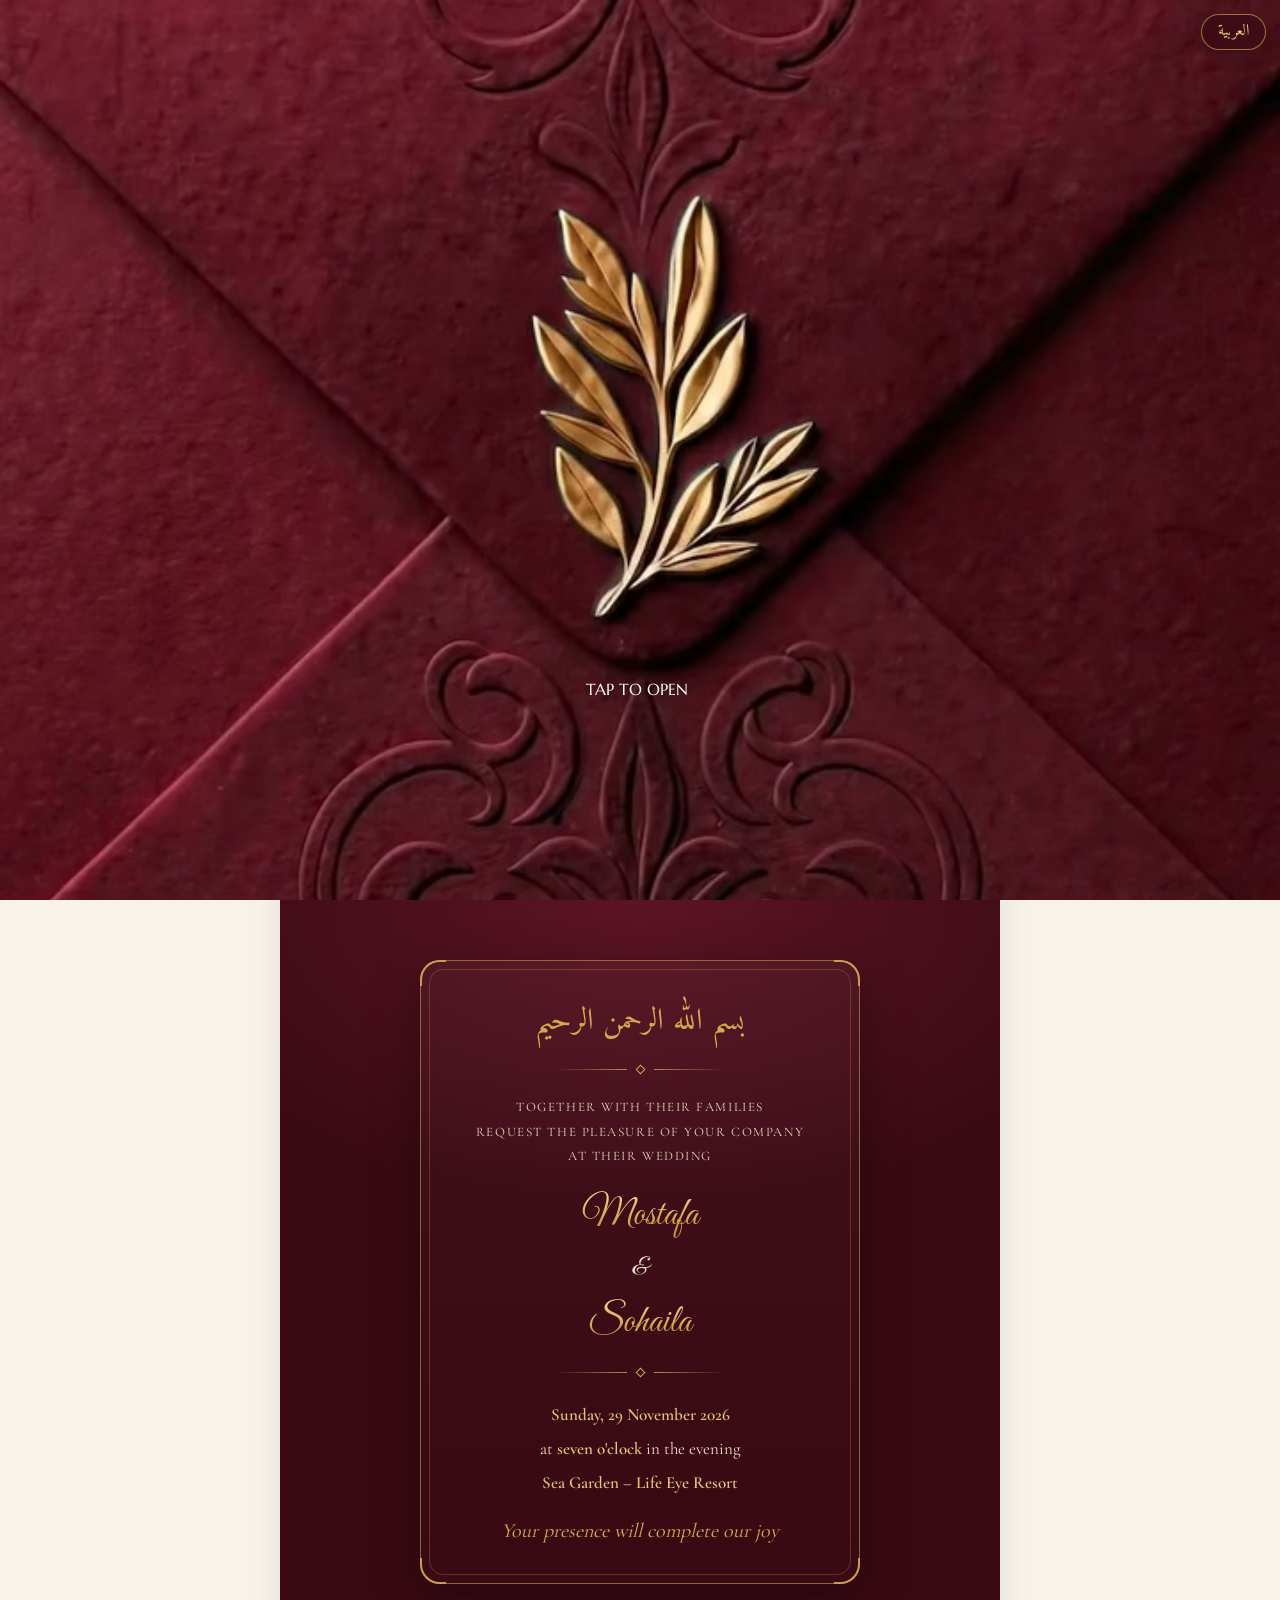
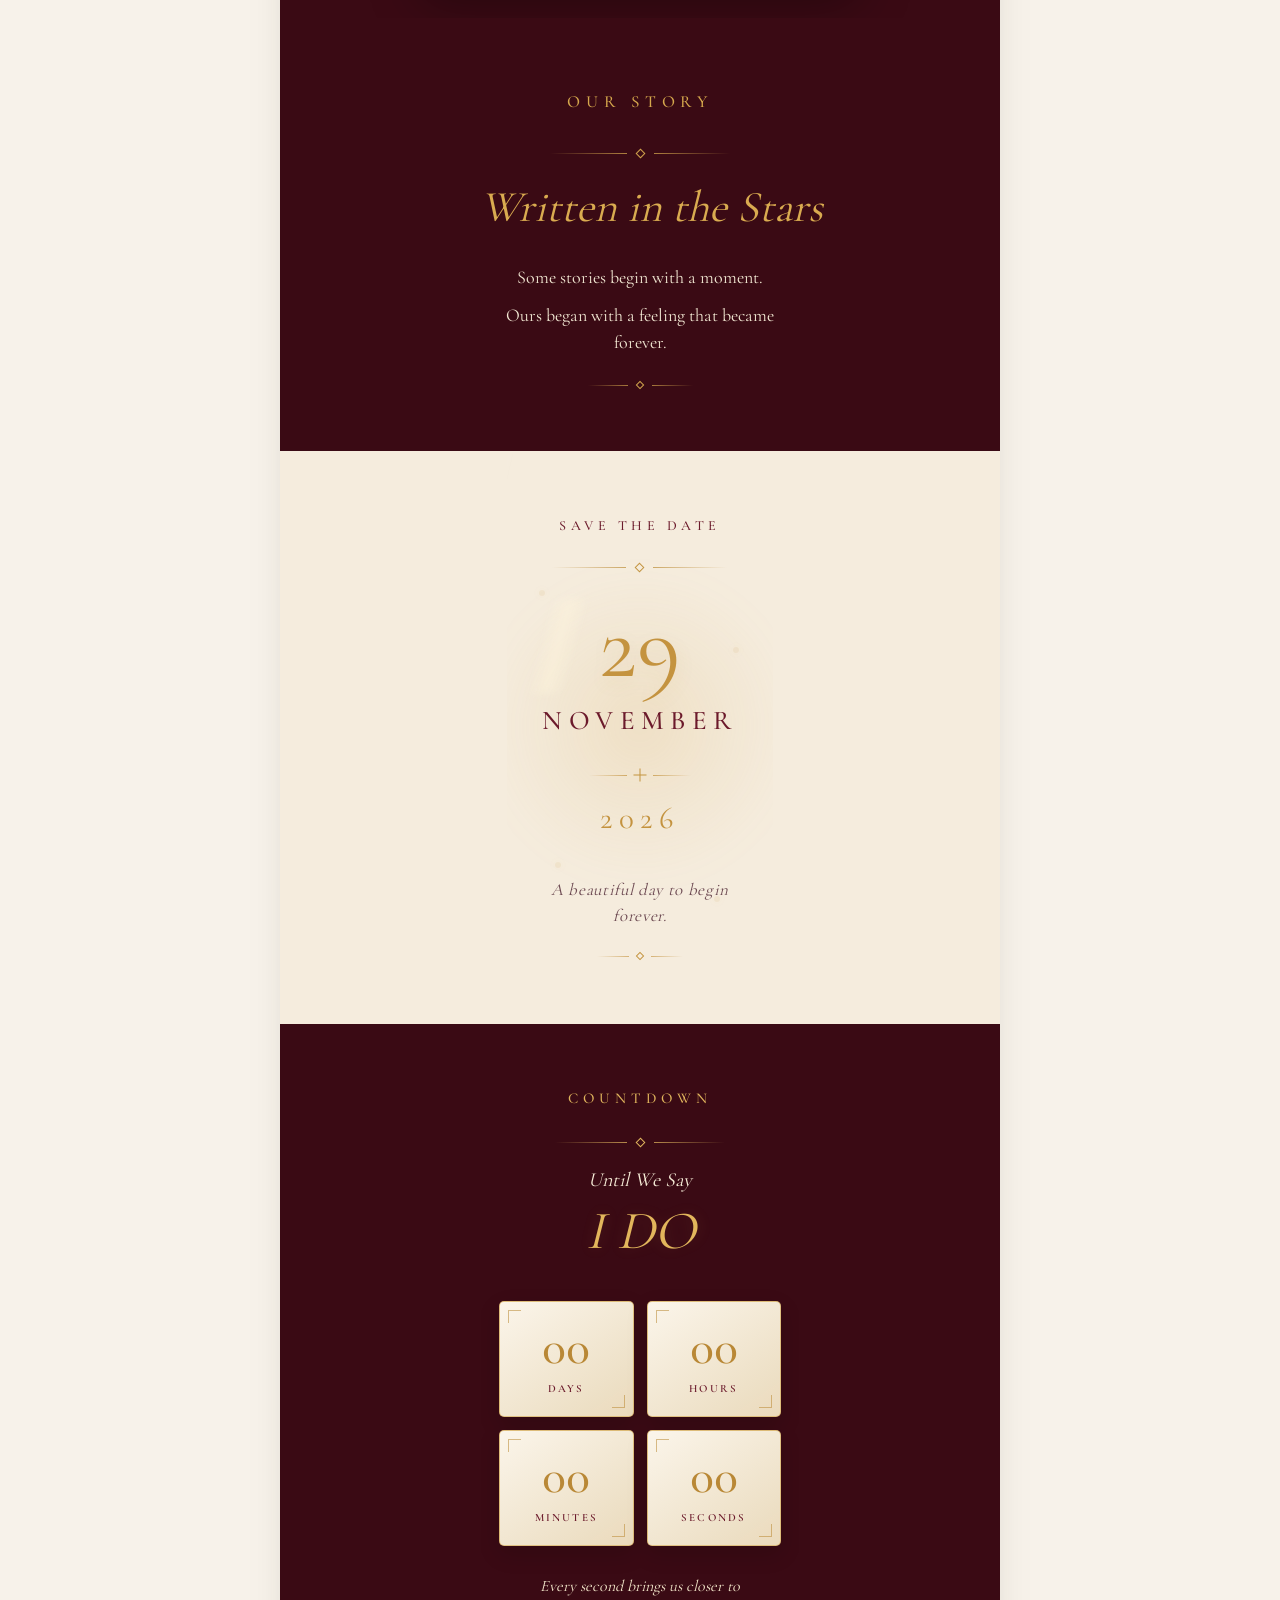
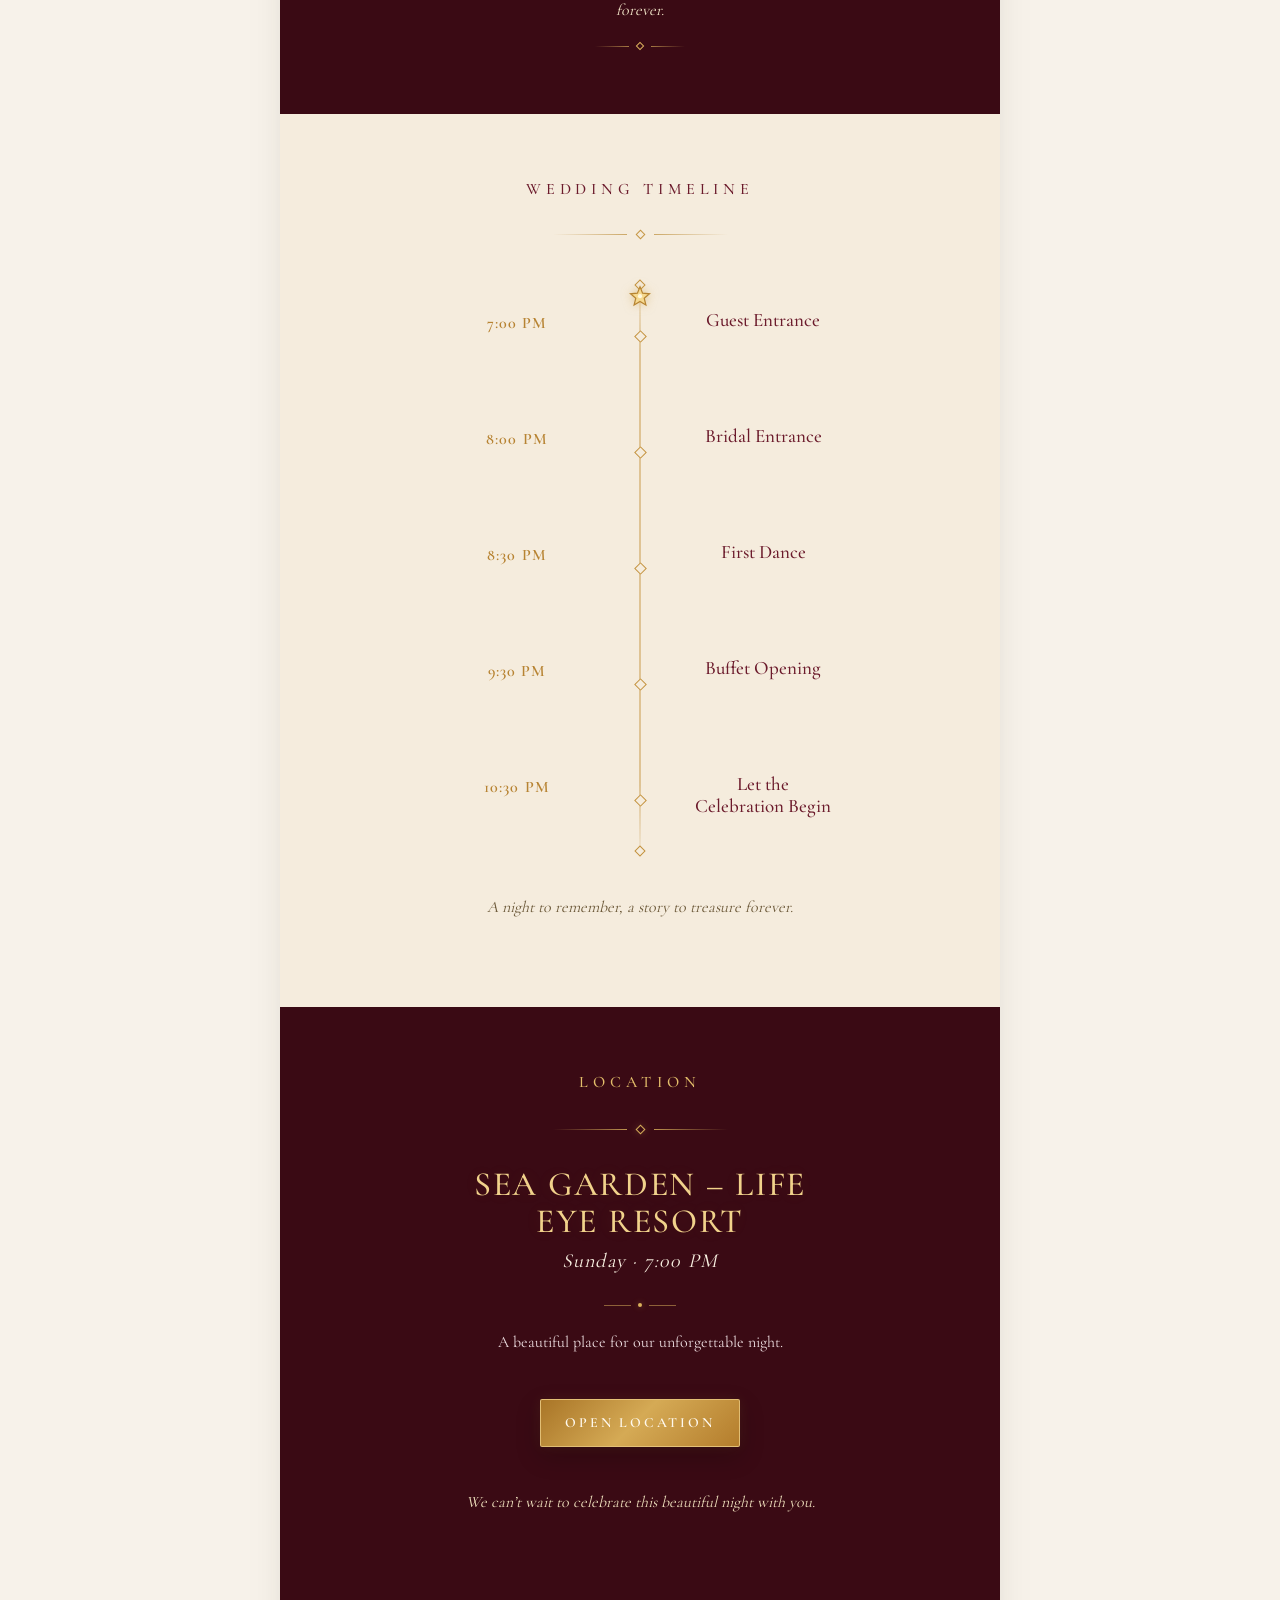
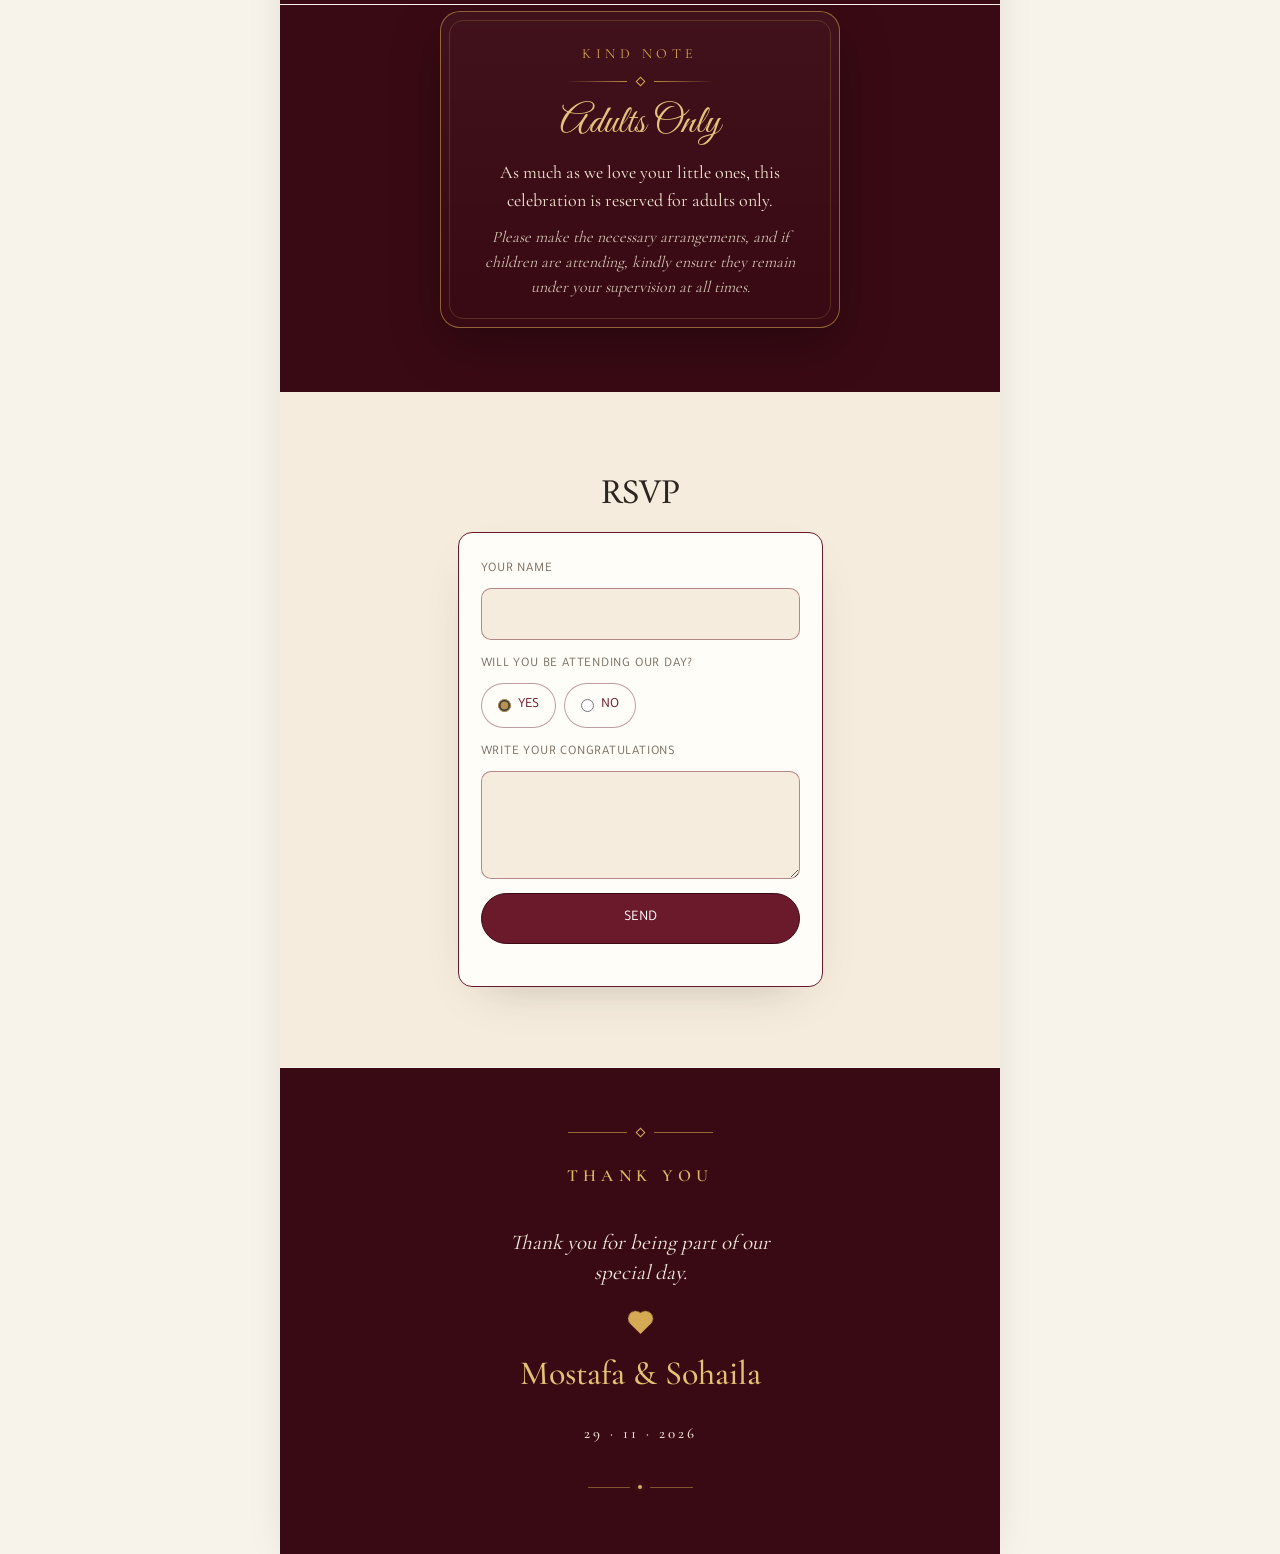
==== commit a36ebc2e: "Remove the Quran verse from the invitation card Co-Authored-By: Claude Opus 5.5 <noreply@anthropic.c" ====
--- a/index.html
+++ b/index.html
@@ -140,8 +140,6 @@
 #invite-ann .ann-corner.bl{bottom:-1px;left:-1px;border-width:0 0 2px 2px;border-bottom-left-radius:20px}
 #invite-ann .ann-corner.br{bottom:-1px;right:-1px;border-width:0 2px 2px 0;border-bottom-right-radius:20px}
 #invite-ann .ann-bism{font-family:"AREF","Aref Ruqaa",serif;font-size:30px;color:#D6A84D;line-height:1.5}
-#invite-ann .ann-verse{font-family:"Amiri",serif;font-size:18px;line-height:2.05;margin:10px auto 2px;max-width:340px;color:#F5EBD6}
-#invite-ann .ann-src{font-family:"Amiri",serif;font-size:13px;color:#D6A84D;opacity:.85}
 #invite-ann .ann-orn{display:flex;align-items:center;justify-content:center;gap:10px;margin:22px auto;width:170px}
 #invite-ann .ann-orn i{flex:1;height:1px;background:linear-gradient(90deg,transparent,rgba(214,168,77,.8))}
 #invite-ann .ann-orn i:last-child{background:linear-gradient(90deg,rgba(214,168,77,.8),transparent)}
@@ -170,8 +168,6 @@
   <div class="ann-card">
     <span class="ann-corner tl"></span><span class="ann-corner tr"></span><span class="ann-corner bl"></span><span class="ann-corner br"></span>
     <div class="ann-bism" lang="ar">بسم الله الرحمن الرحيم</div>
-    <p class="ann-verse" lang="ar">﴿وَمِنْ آيَاتِهِ أَنْ خَلَقَ لَكُم مِّنْ أَنفُسِكُمْ أَزْوَاجًا لِّتَسْكُنُوا إِلَيْهَا وَجَعَلَ بَيْنَكُم مَّوَدَّةً وَرَحْمَةً﴾</p>
-    <div class="ann-src" lang="ar">سورة الروم – آية ٢١</div>
     <div class="ann-orn"><i></i><b></b><i></i></div>
 
     <div class="ann-body" lang="ar">
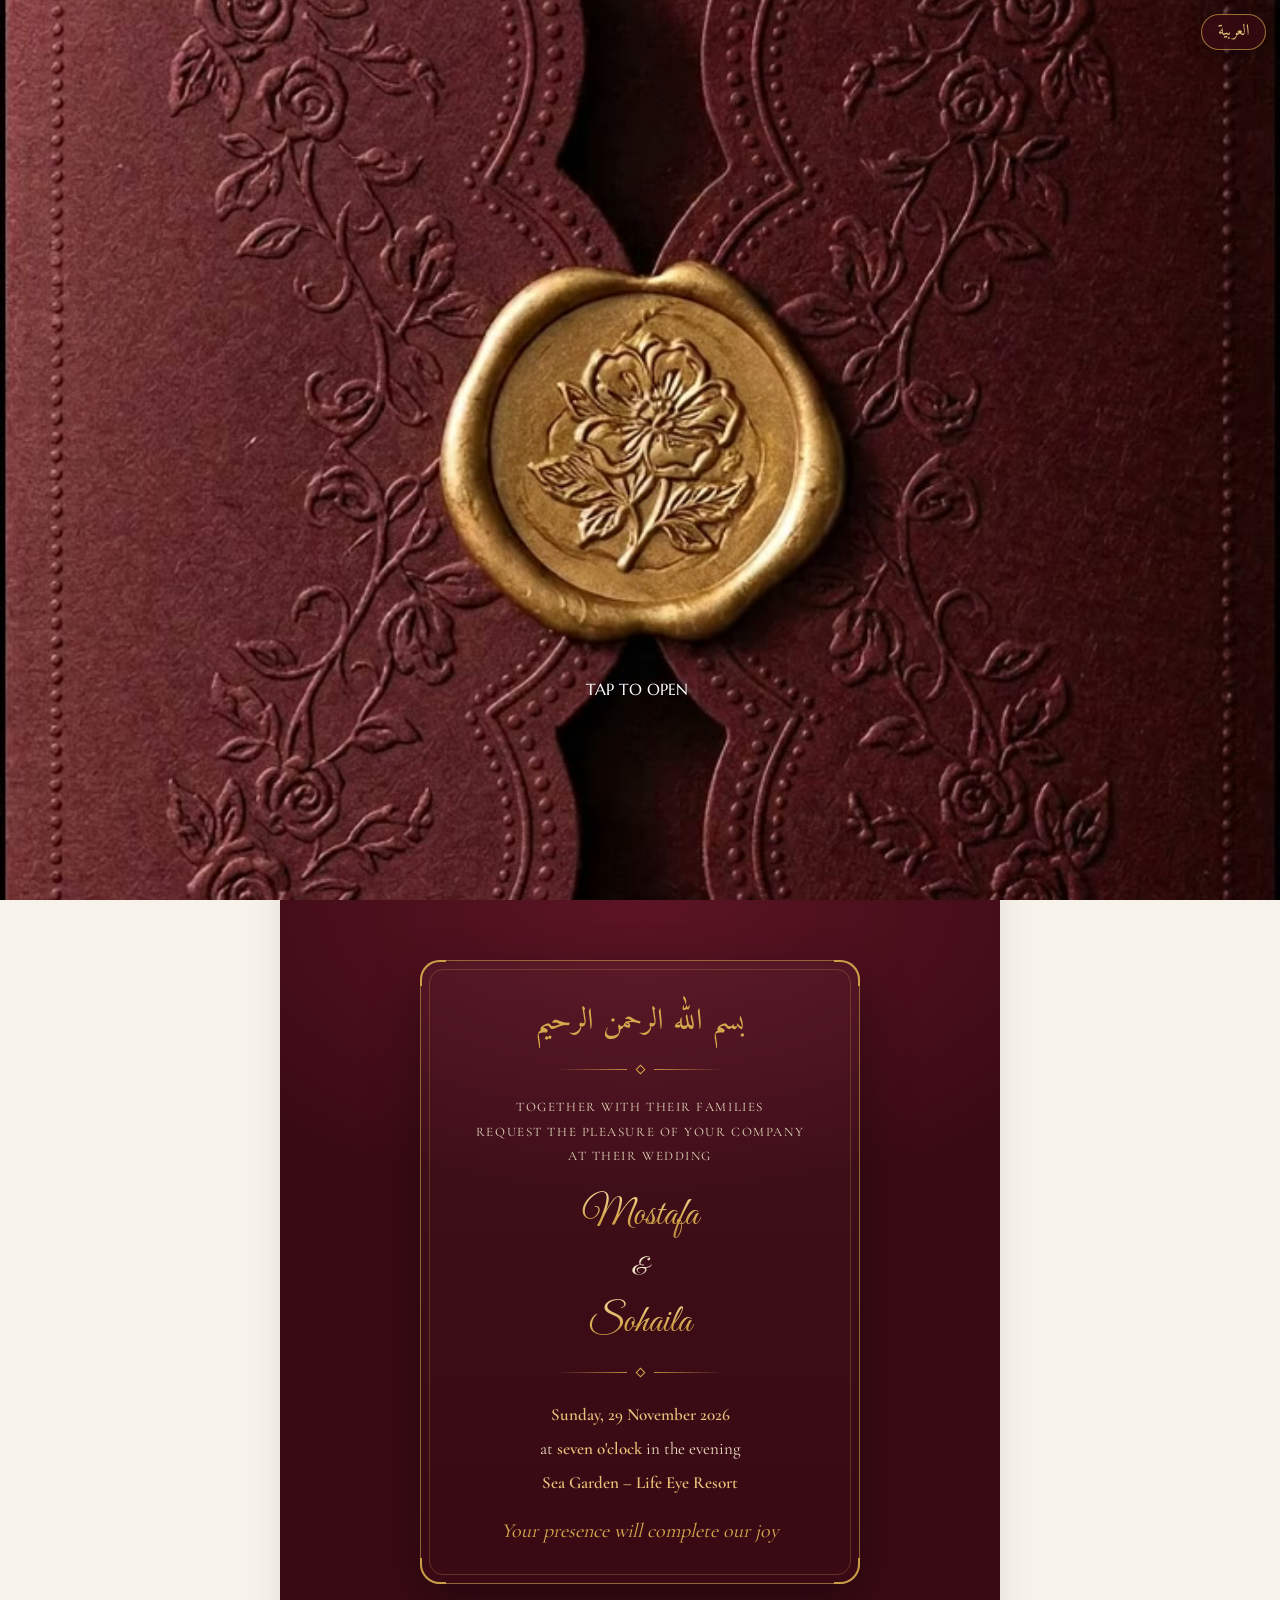
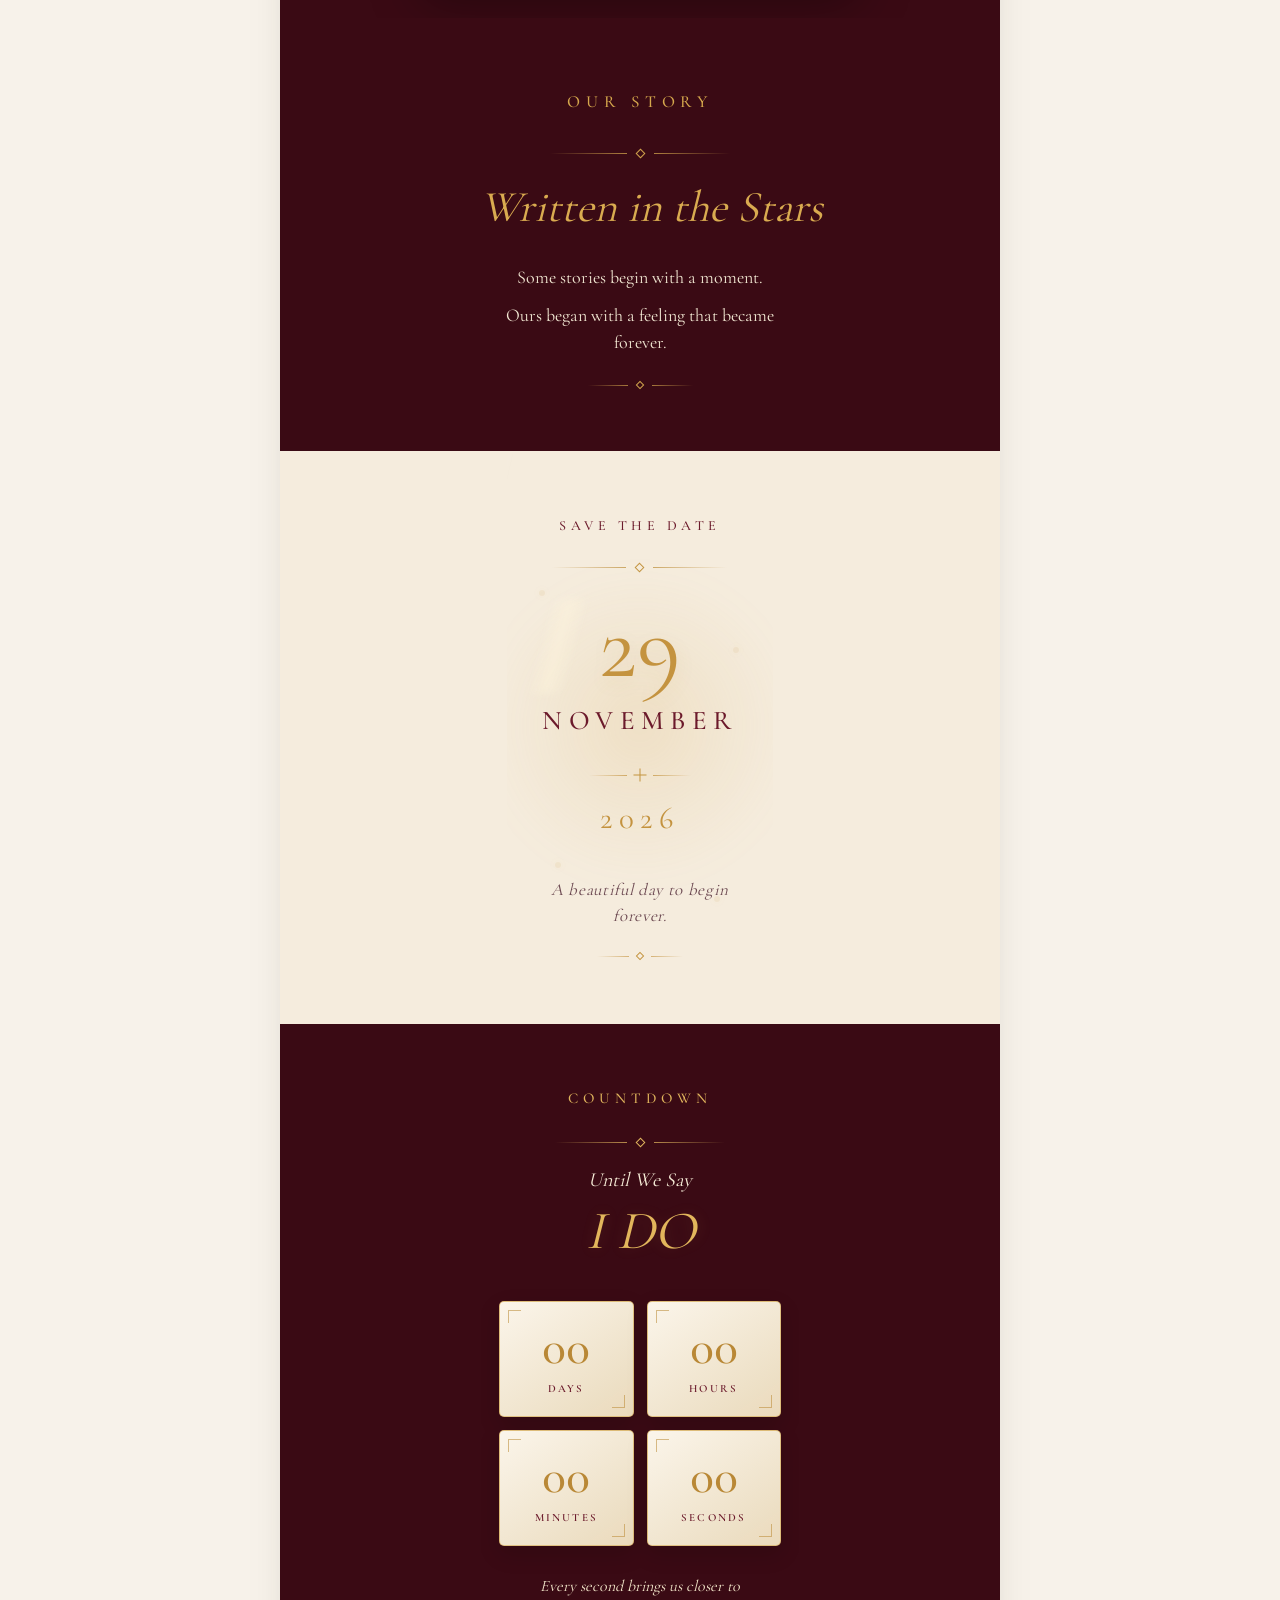
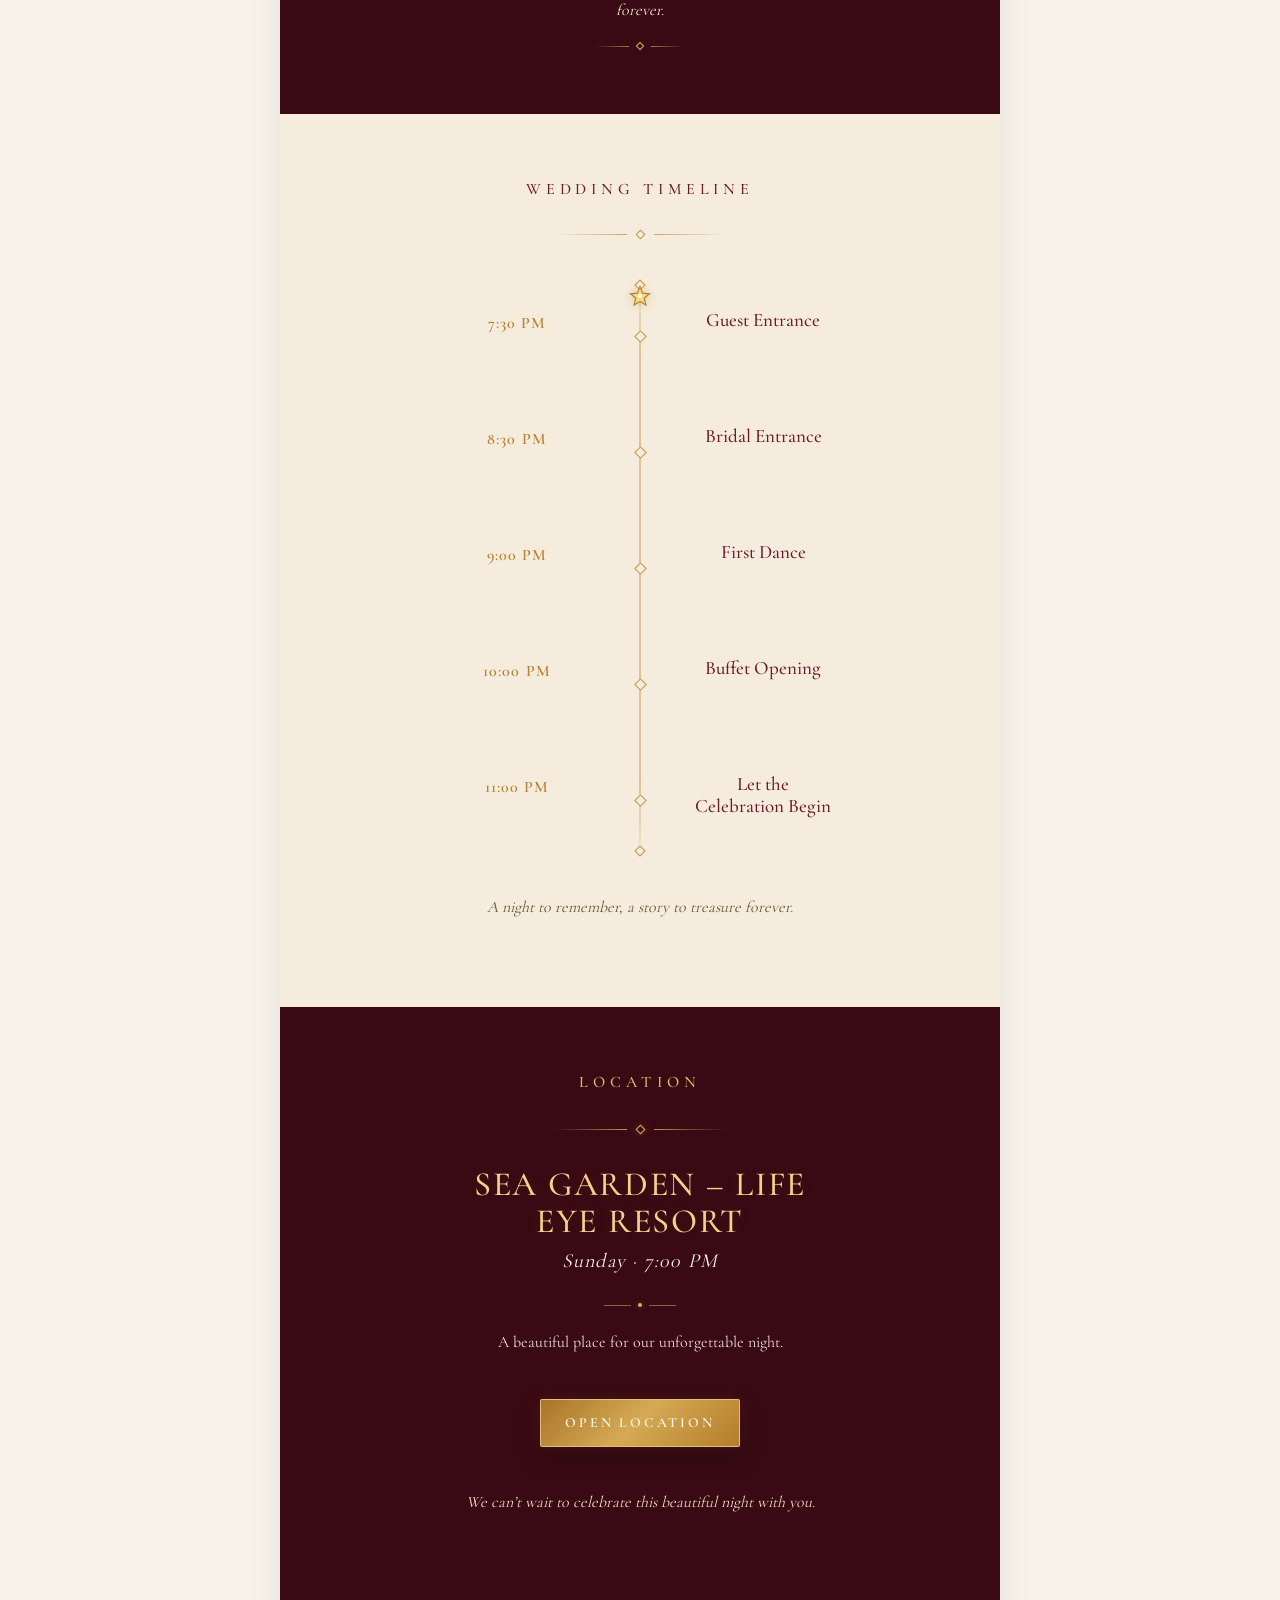
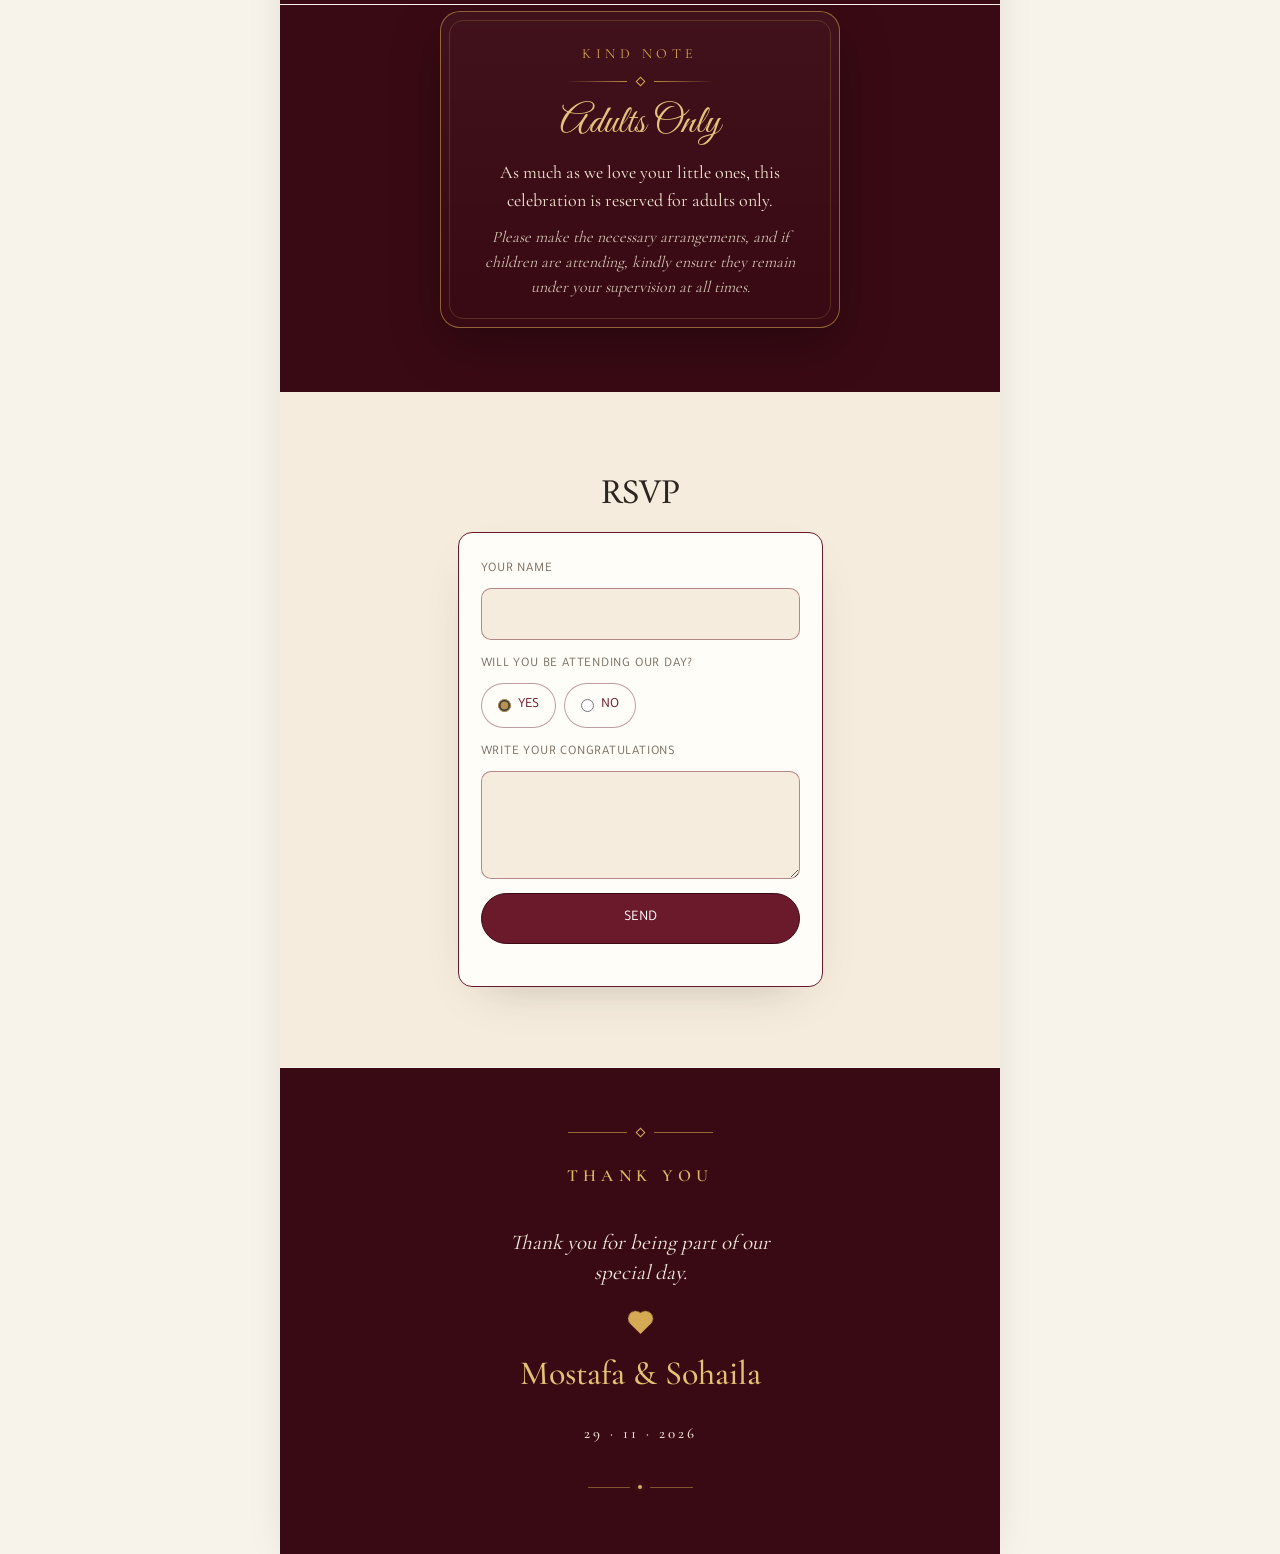
==== commit 144b7b5d: "Timeline starts at 7:30 PM Co-Authored-By: Claude Opus 5.5 <noreply@anthropic.com>" ====
--- a/index.html
+++ b/index.html
@@ -1208,7 +1208,7 @@
 
         <div class="farha-palace-timeline-move farha-palace-timeline-time-group">
           <div class="farha-palace-timeline-anim farha-palace-timeline-time-anim">
-            <span class="farha-palace-timeline-time" dir="ltr" data-move="ce-3">7:00 PM</span>
+            <span class="farha-palace-timeline-time" dir="ltr" data-move="ce-3">7:30 PM</span>
           </div>
         </div>
 
@@ -1231,7 +1231,7 @@
 
         <div class="farha-palace-timeline-move farha-palace-timeline-time-group">
           <div class="farha-palace-timeline-anim farha-palace-timeline-time-anim">
-            <span class="farha-palace-timeline-time" dir="ltr" data-move="ce-5">8:00 PM</span>
+            <span class="farha-palace-timeline-time" dir="ltr" data-move="ce-5">8:30 PM</span>
           </div>
         </div>
 
@@ -1254,7 +1254,7 @@
 
         <div class="farha-palace-timeline-move farha-palace-timeline-time-group">
           <div class="farha-palace-timeline-anim farha-palace-timeline-time-anim">
-            <span class="farha-palace-timeline-time" dir="ltr" data-move="ce-7">8:30 PM</span>
+            <span class="farha-palace-timeline-time" dir="ltr" data-move="ce-7">9:00 PM</span>
           </div>
         </div>
 
@@ -1277,7 +1277,7 @@
 
         <div class="farha-palace-timeline-move farha-palace-timeline-time-group">
           <div class="farha-palace-timeline-anim farha-palace-timeline-time-anim">
-            <span class="farha-palace-timeline-time" dir="ltr" data-move="ce-9">9:30 PM</span>
+            <span class="farha-palace-timeline-time" dir="ltr" data-move="ce-9">10:00 PM</span>
           </div>
         </div>
 
@@ -1300,7 +1300,7 @@
 
         <div class="farha-palace-timeline-move farha-palace-timeline-time-group">
           <div class="farha-palace-timeline-anim farha-palace-timeline-time-anim">
-            <span class="farha-palace-timeline-time" dir="ltr" data-move="ce-11">10:30 PM</span>
+            <span class="farha-palace-timeline-time" dir="ltr" data-move="ce-11">11:00 PM</span>
           </div>
         </div>
 
@@ -2333,11 +2333,11 @@
     "SECONDS": "ثانية",
     "Every second brings us closer to forever.": "كل ثانية تقرّبنا من حلمنا.",
     "WEDDING TIMELINE": "برنامج الحفل",
-    "7:00 PM": "٧:٠٠ مساءً",
-    "8:00 PM": "٨:٠٠ مساءً",
+    "7:30 PM": "٧:٣٠ مساءً",
     "8:30 PM": "٨:٣٠ مساءً",
-    "9:30 PM": "٩:٣٠ مساءً",
-    "10:30 PM": "١٠:٣٠ مساءً",
+    "9:00 PM": "٩:٠٠ مساءً",
+    "10:00 PM": "١٠:٠٠ مساءً",
+    "11:00 PM": "١١:٠٠ مساءً",
     "Guest Entrance": "استقبال الضيوف",
     "Bridal Entrance": "دخول العروسين",
     "First Dance": "الرقصة الأولى",
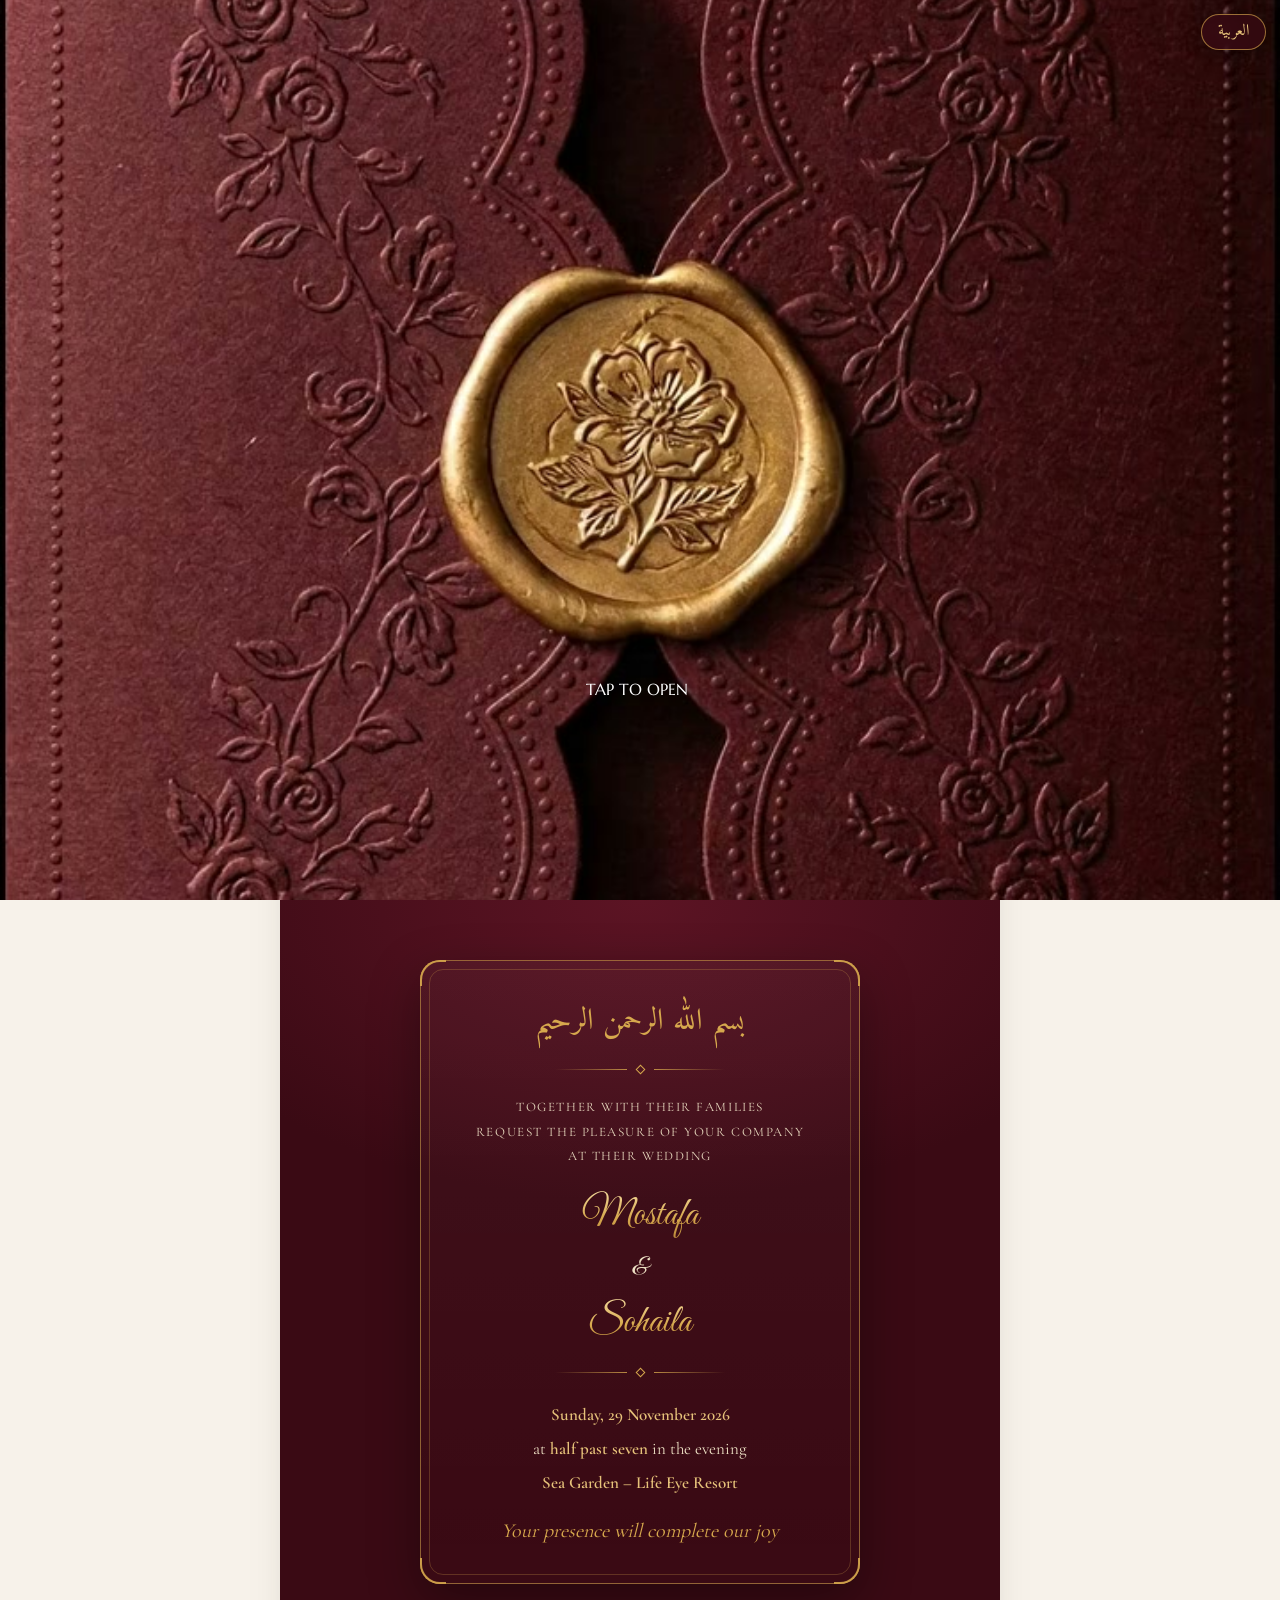
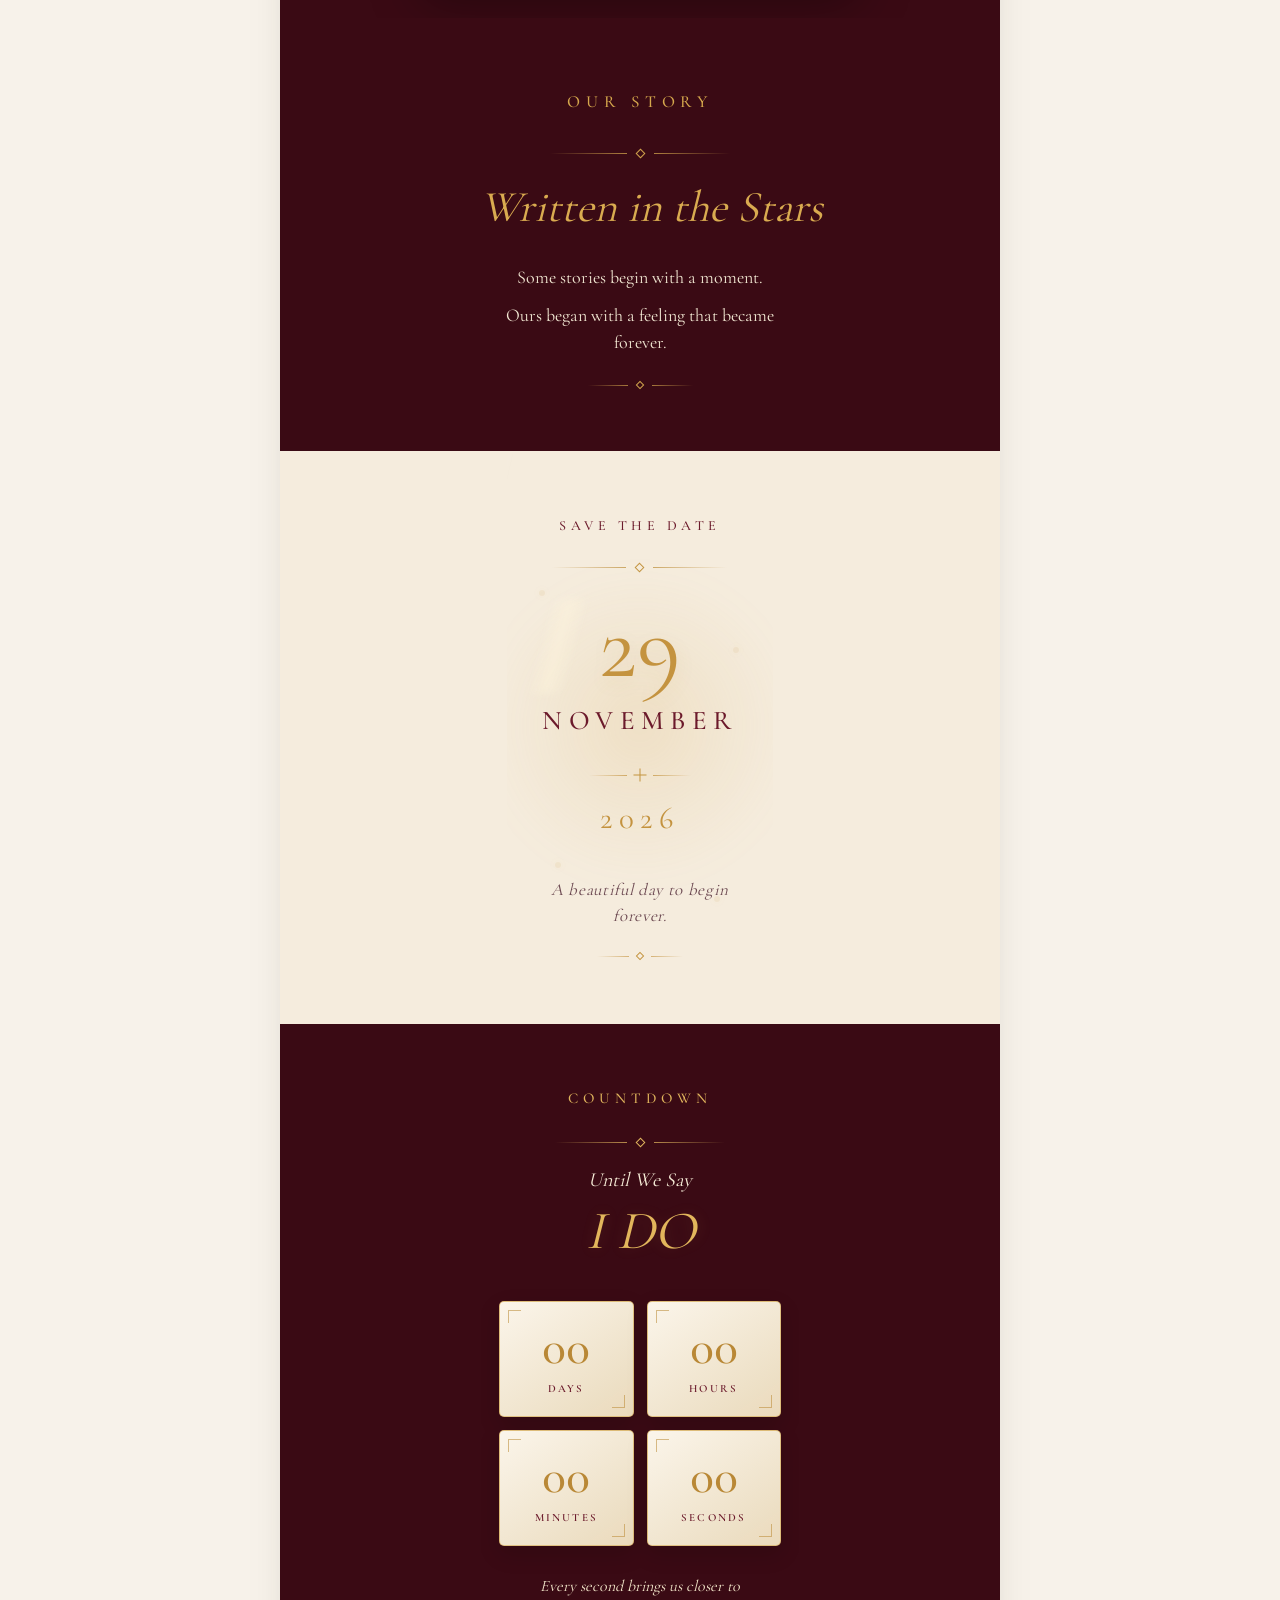
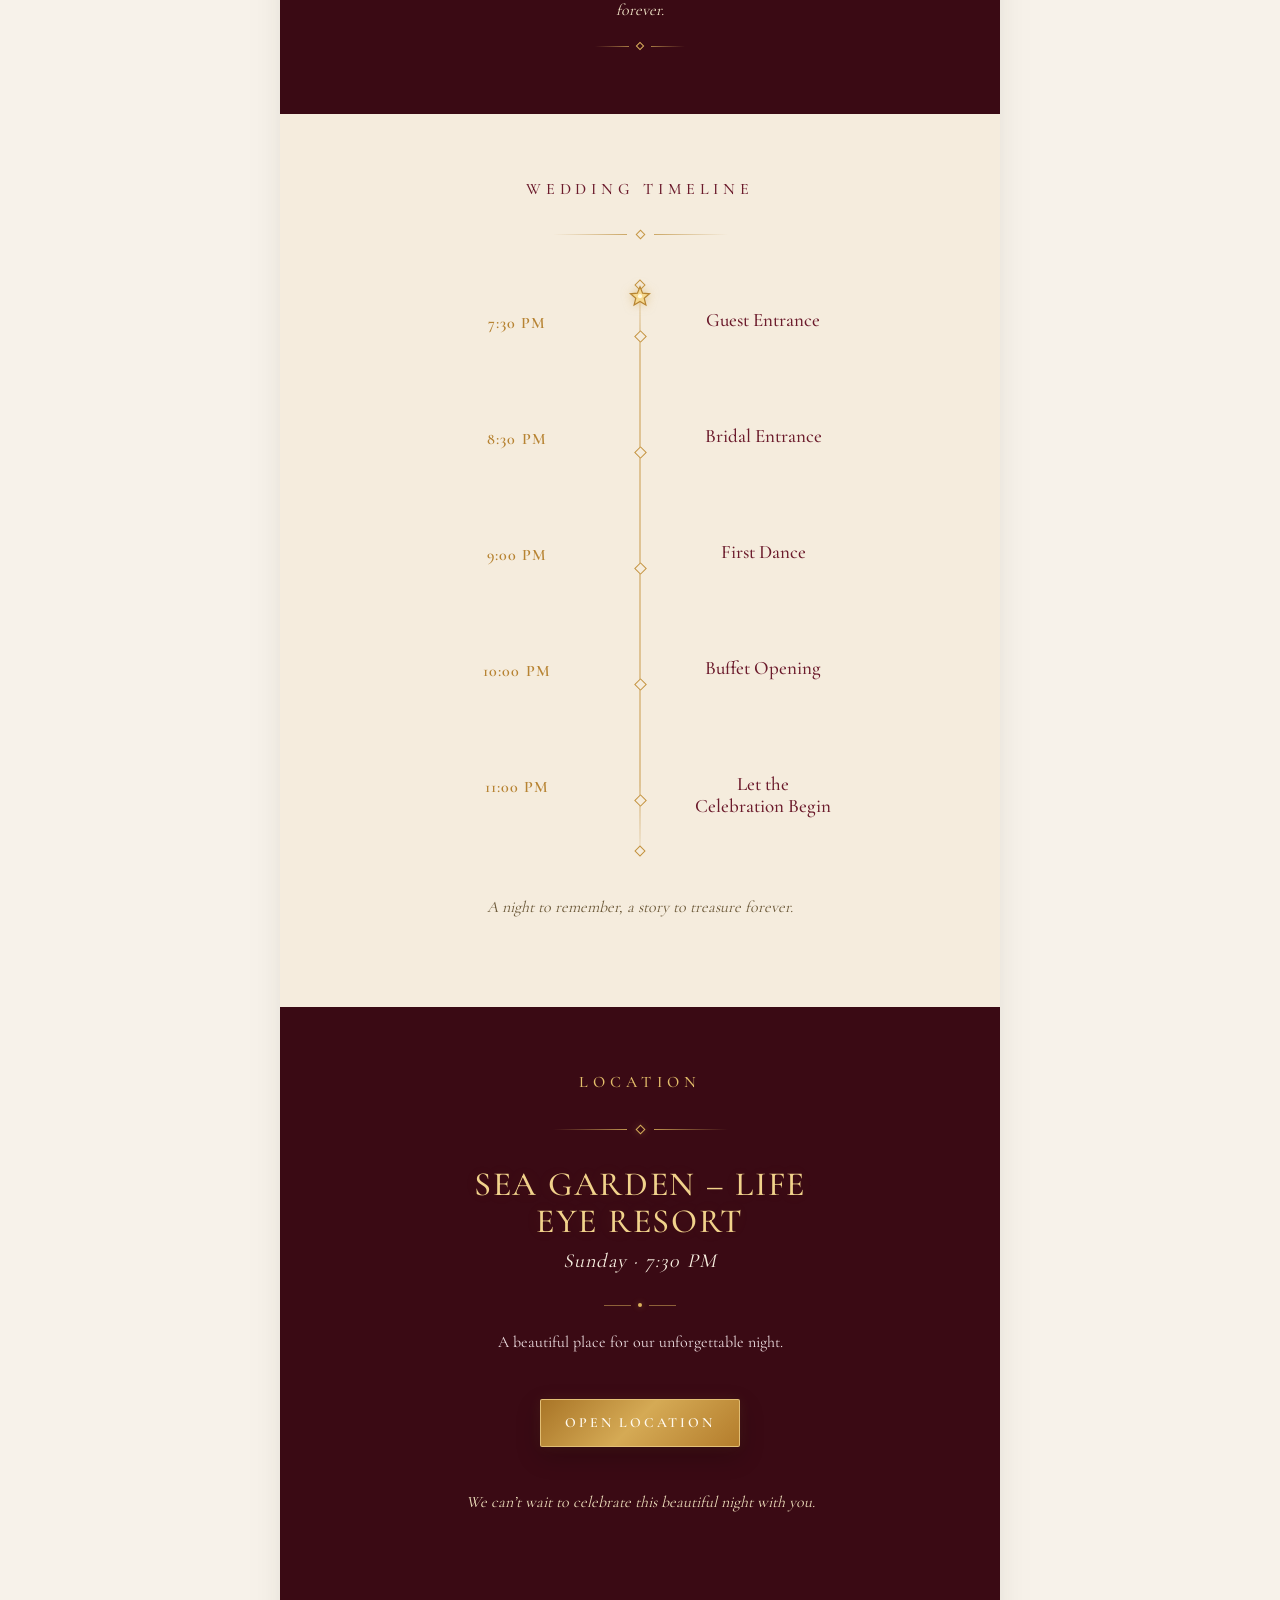
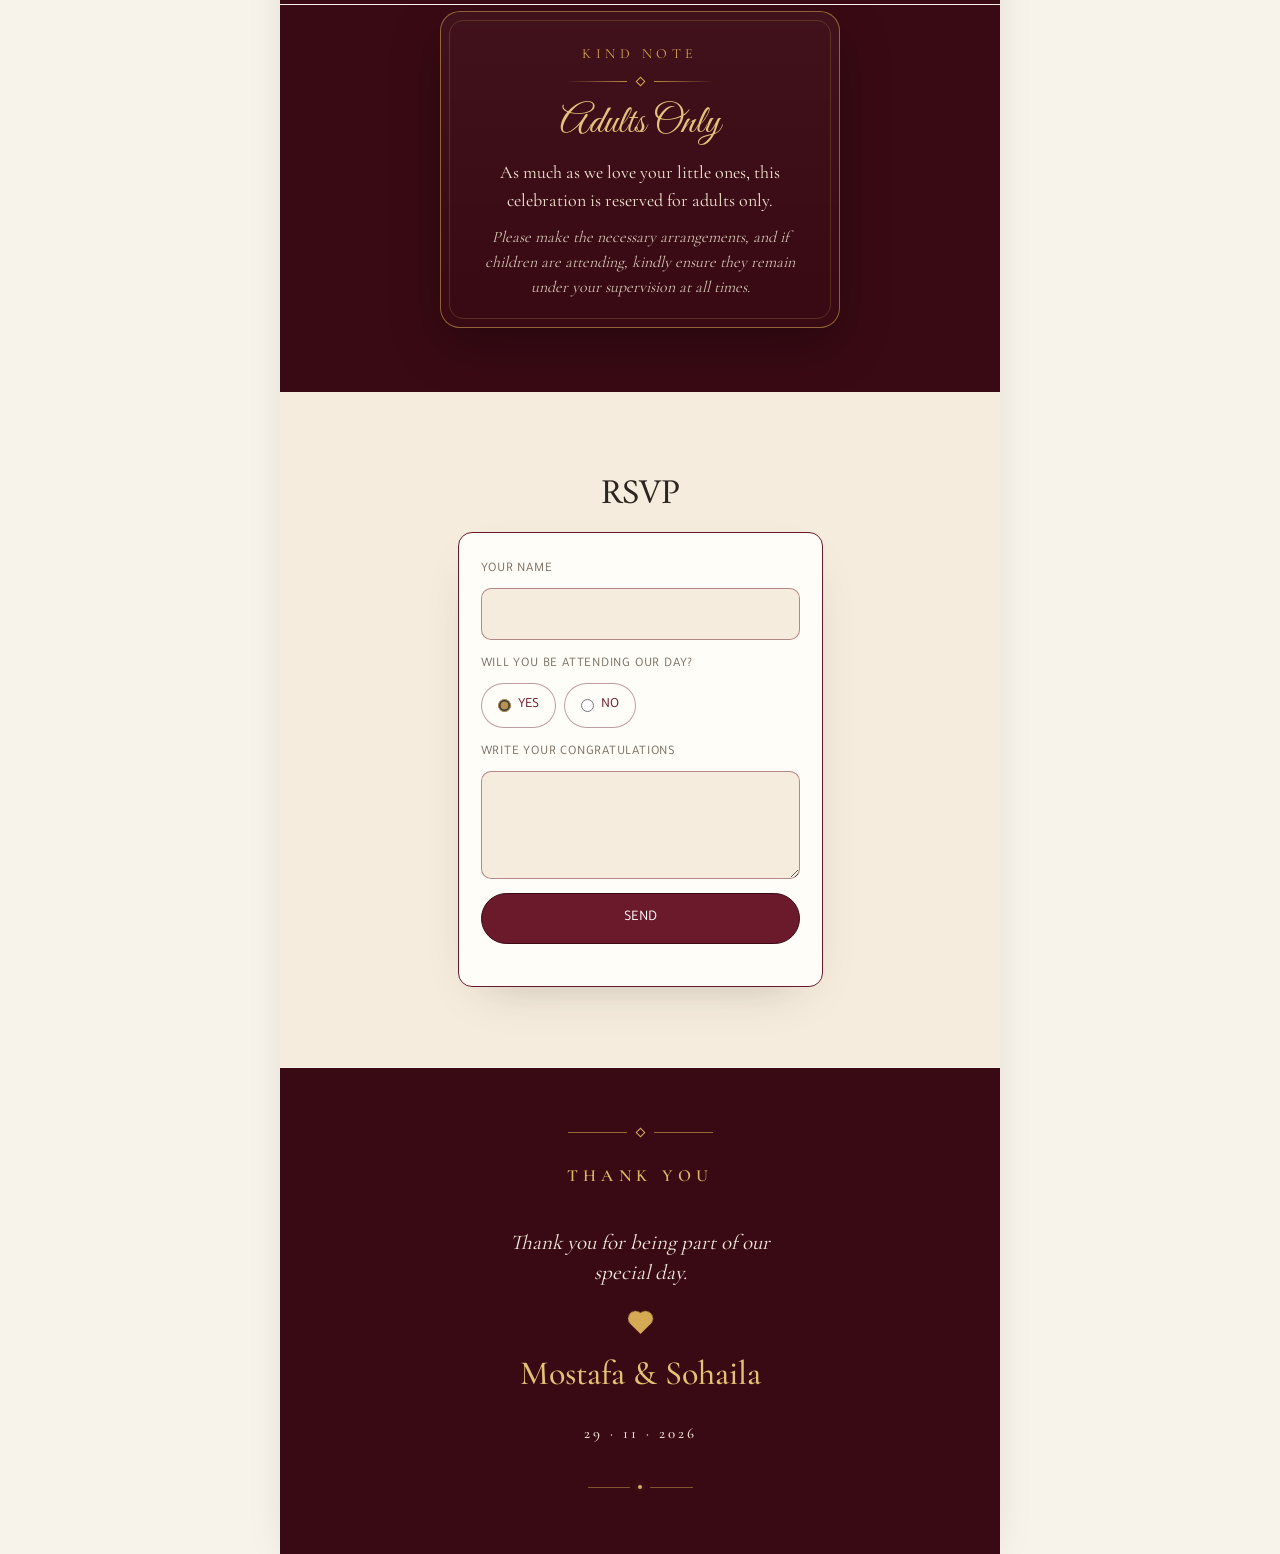
==== commit 85fd80e8: "Event time is 7:30 PM everywhere Invitation card, location, countdown target, page meta and README. " ====
--- a/index.html
+++ b/index.html
@@ -2,7 +2,7 @@
 <meta charset="utf-8">
 <meta name="viewport" content="width=device-width, initial-scale=1, viewport-fit=cover">
 <title>Mostafa &amp; Sohaila · Wedding · 29.11.2026</title>
-<meta name="description" content="Mostafa &amp; Sohaila · Sunday 29.11.2026 · 7:00 PM · Sea Garden – Life Eye Resort">
+<meta name="description" content="Mostafa &amp; Sohaila · Sunday 29.11.2026 · 7:30 PM · Sea Garden – Life Eye Resort">
 <meta name="robots" content="noindex, nofollow">
 <link rel="icon" href="assets/images/favicon.png">
 
@@ -10,7 +10,7 @@
 <meta property="og:type" content="website">
 <meta property="og:locale" content="en_US">
 <meta property="og:title" content="Mostafa &amp; Sohaila · Wedding">
-<meta property="og:description" content="Mostafa &amp; Sohaila · Sunday 29.11.2026 · 7:00 PM · Sea Garden – Life Eye Resort">
+<meta property="og:description" content="Mostafa &amp; Sohaila · Sunday 29.11.2026 · 7:30 PM · Sea Garden – Life Eye Resort">
 <meta property="og:image" content="assets/images/share-cover.jpg">
 <meta property="og:image:secure_url" content="assets/images/share-cover.jpg">
 <meta property="og:image:width" content="720">
@@ -19,7 +19,7 @@
 <meta name="twitter:image" content="assets/images/share-cover.jpg">
 <meta name="twitter:card" content="summary_large_image">
 <meta name="twitter:title" content="Mostafa &amp; Sohaila · Wedding">
-<meta name="twitter:description" content="Mostafa &amp; Sohaila · Sunday 29.11.2026 · 7:00 PM · Sea Garden – Life Eye Resort">
+<meta name="twitter:description" content="Mostafa &amp; Sohaila · Sunday 29.11.2026 · 7:30 PM · Sea Garden – Life Eye Resort">
 
 <style data-loading-critical="">
 html, body { margin: 0; min-height: 100%; }
@@ -182,7 +182,7 @@
       <div class="ann-orn"><i></i><b></b><i></i></div>
       <div class="ann-when">
         وذلك بمشيئة الله تعالى يوم <strong>الأحد ٢٩ نوفمبر ٢٠٢٦</strong><br>
-        في تمام الساعة <strong>السابعة مساءً</strong><br>
+        في تمام الساعة <strong>السابعة والنصف مساءً</strong><br>
         في <strong>سي جاردن – لايف آي ريزورت</strong>
       </div>
       <div class="ann-close">وبحضوركم تكتمل فرحتنا</div>
@@ -200,7 +200,7 @@
       <div class="ann-orn"><i></i><b></b><i></i></div>
       <div class="ann-when">
         <strong>Sunday, 29 November 2026</strong><br>
-        at <strong>seven o'clock</strong> in the evening<br>
+        at <strong>half past seven</strong> in the evening<br>
         <strong>Sea Garden – Life Eye Resort</strong>
       </div>
       <div class="ann-close">Your presence will complete our joy</div>
@@ -1019,7 +1019,7 @@
 
   var targetDate =
     new Date(
-      "2026-11-29T19:00:00+02:00"
+      "2026-11-29T19:30:00+02:00"
     ).getTime();
 
 
@@ -1521,7 +1521,7 @@
     <div class="farha-palace-location-move farha-palace-location-city-group">
       <div class="farha-palace-location-anim farha-palace-location-city-anim">
         <span class="farha-palace-location-city" data-move="ce-4">
-          Sunday · 7:00 PM
+          Sunday · 7:30 PM
         </span>
       </div>
     </div>
@@ -2346,7 +2346,7 @@
     "A night to remember, a story to treasure forever.": "ليلةٌ لا تُنسى، وحكايةٌ نحتفظ بها للأبد.",
     "LOCATION": "مكان الحفل",
     "SEA GARDEN – LIFE EYE RESORT": "سي جاردن – لايف آي ريزورت",
-    "Sunday · 7:00 PM": "الأحد · السابعة مساءً",
+    "Sunday · 7:30 PM": "الأحد · السابعة والنصف مساءً",
     "A beautiful place for our unforgettable night.": "مكانٌ جميل لليلتنا التي لا تُنسى.",
     "OPEN LOCATION": "افتح الموقع على الخريطة",
     "We can’t wait to celebrate this beautiful night with you.": "ننتظركم بشوق لنحتفل معاً بهذه الليلة الجميلة.",
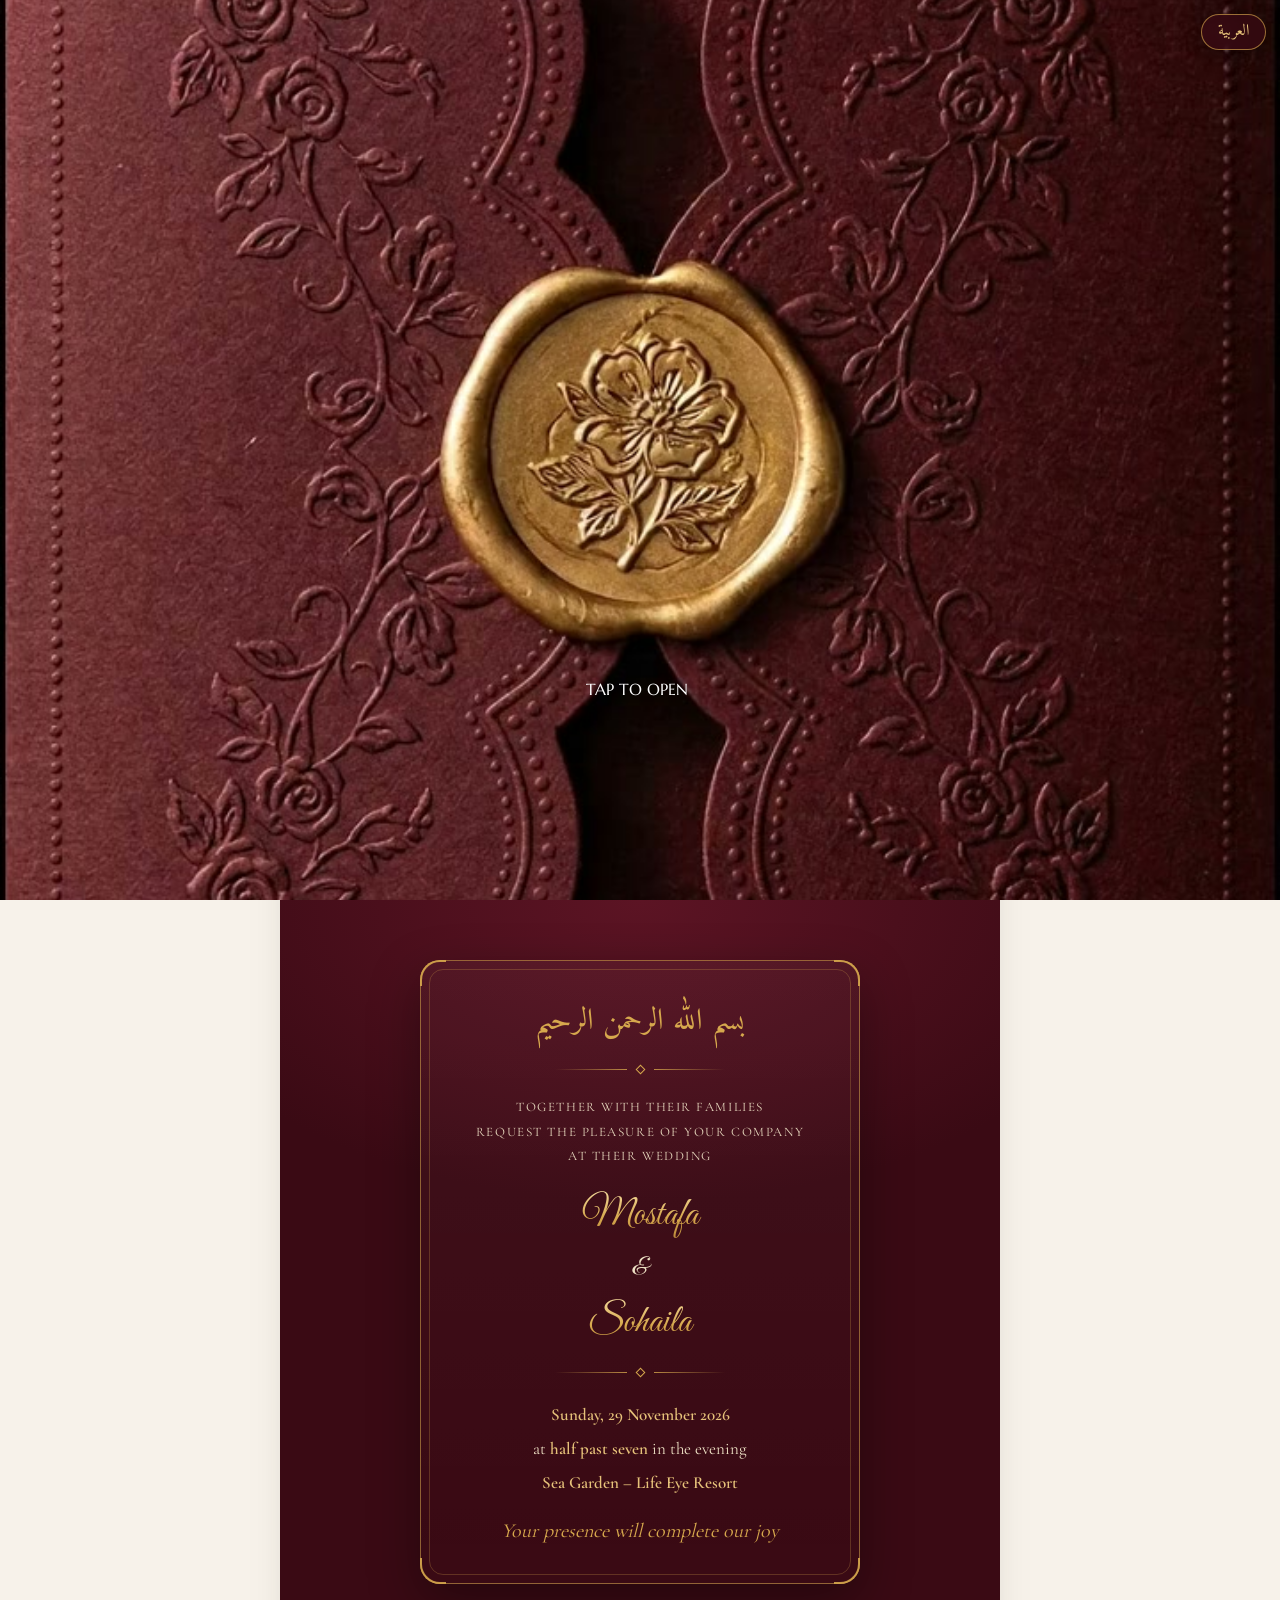
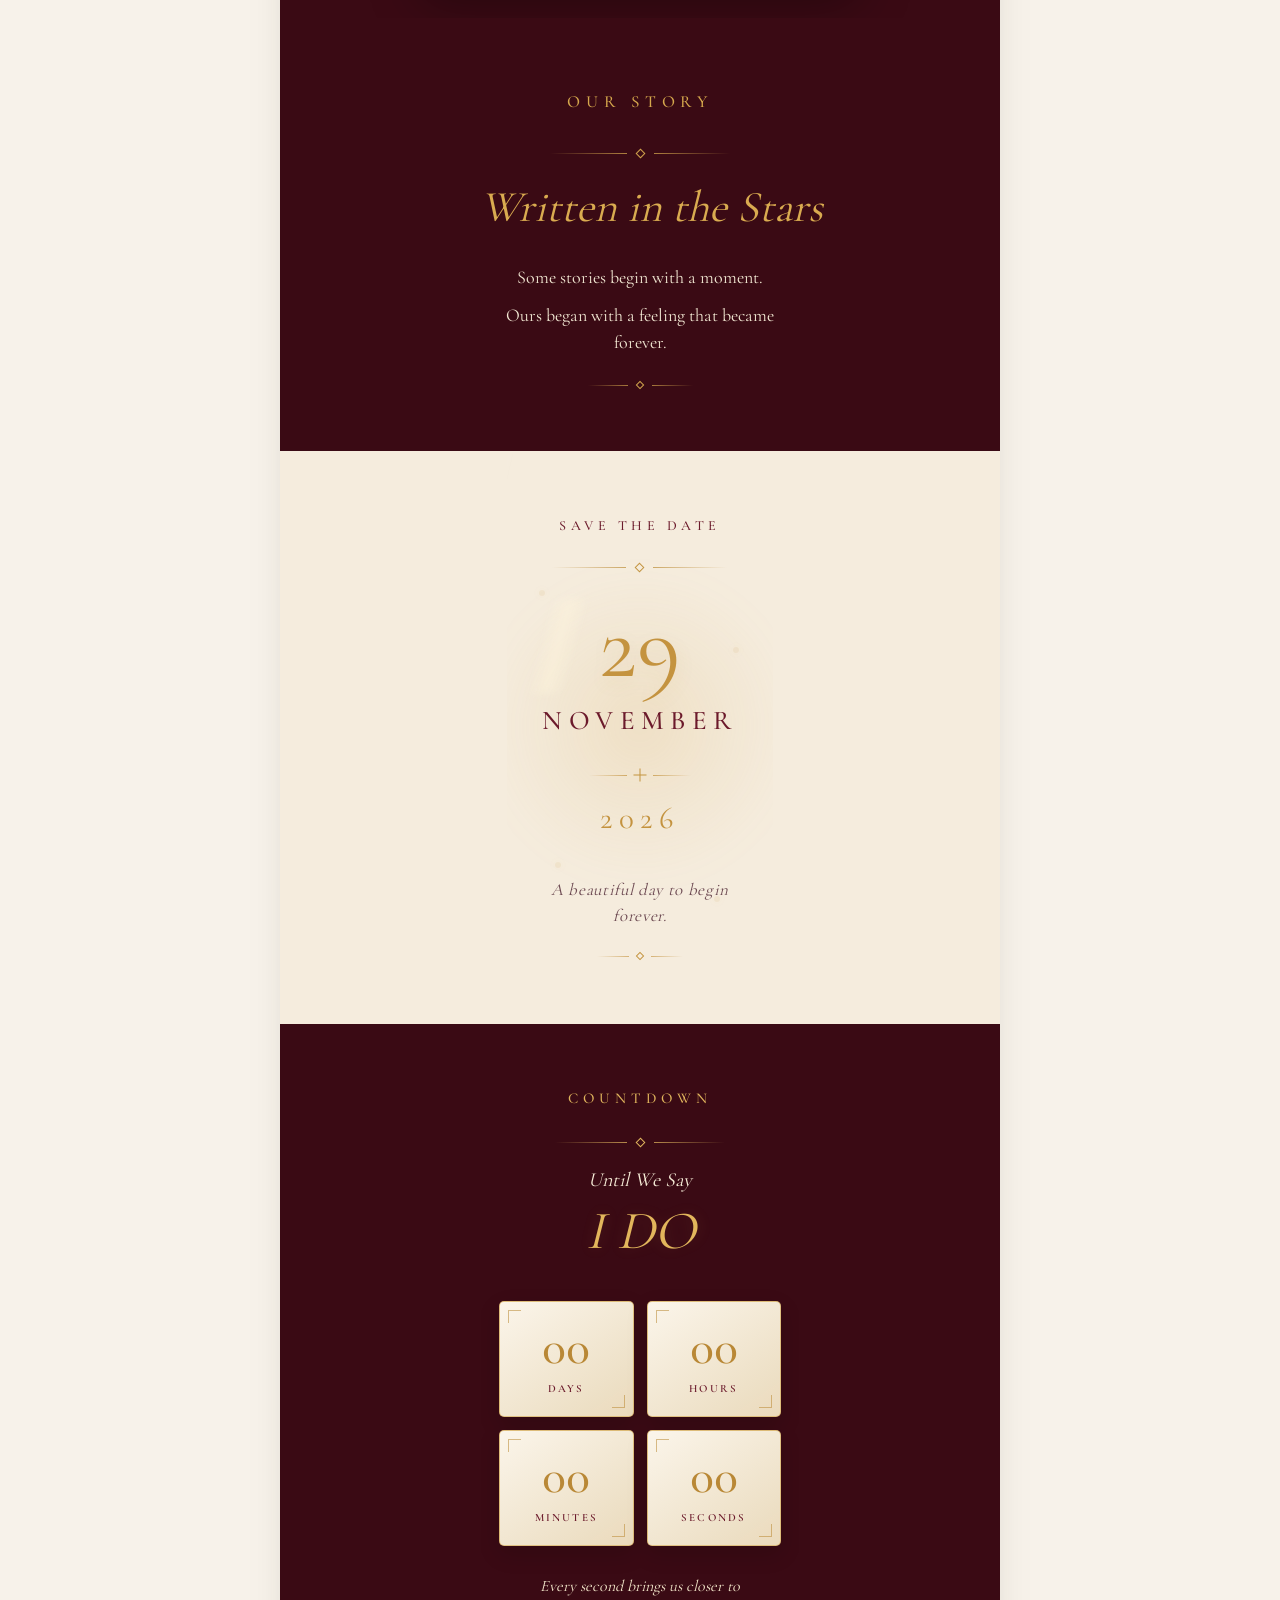
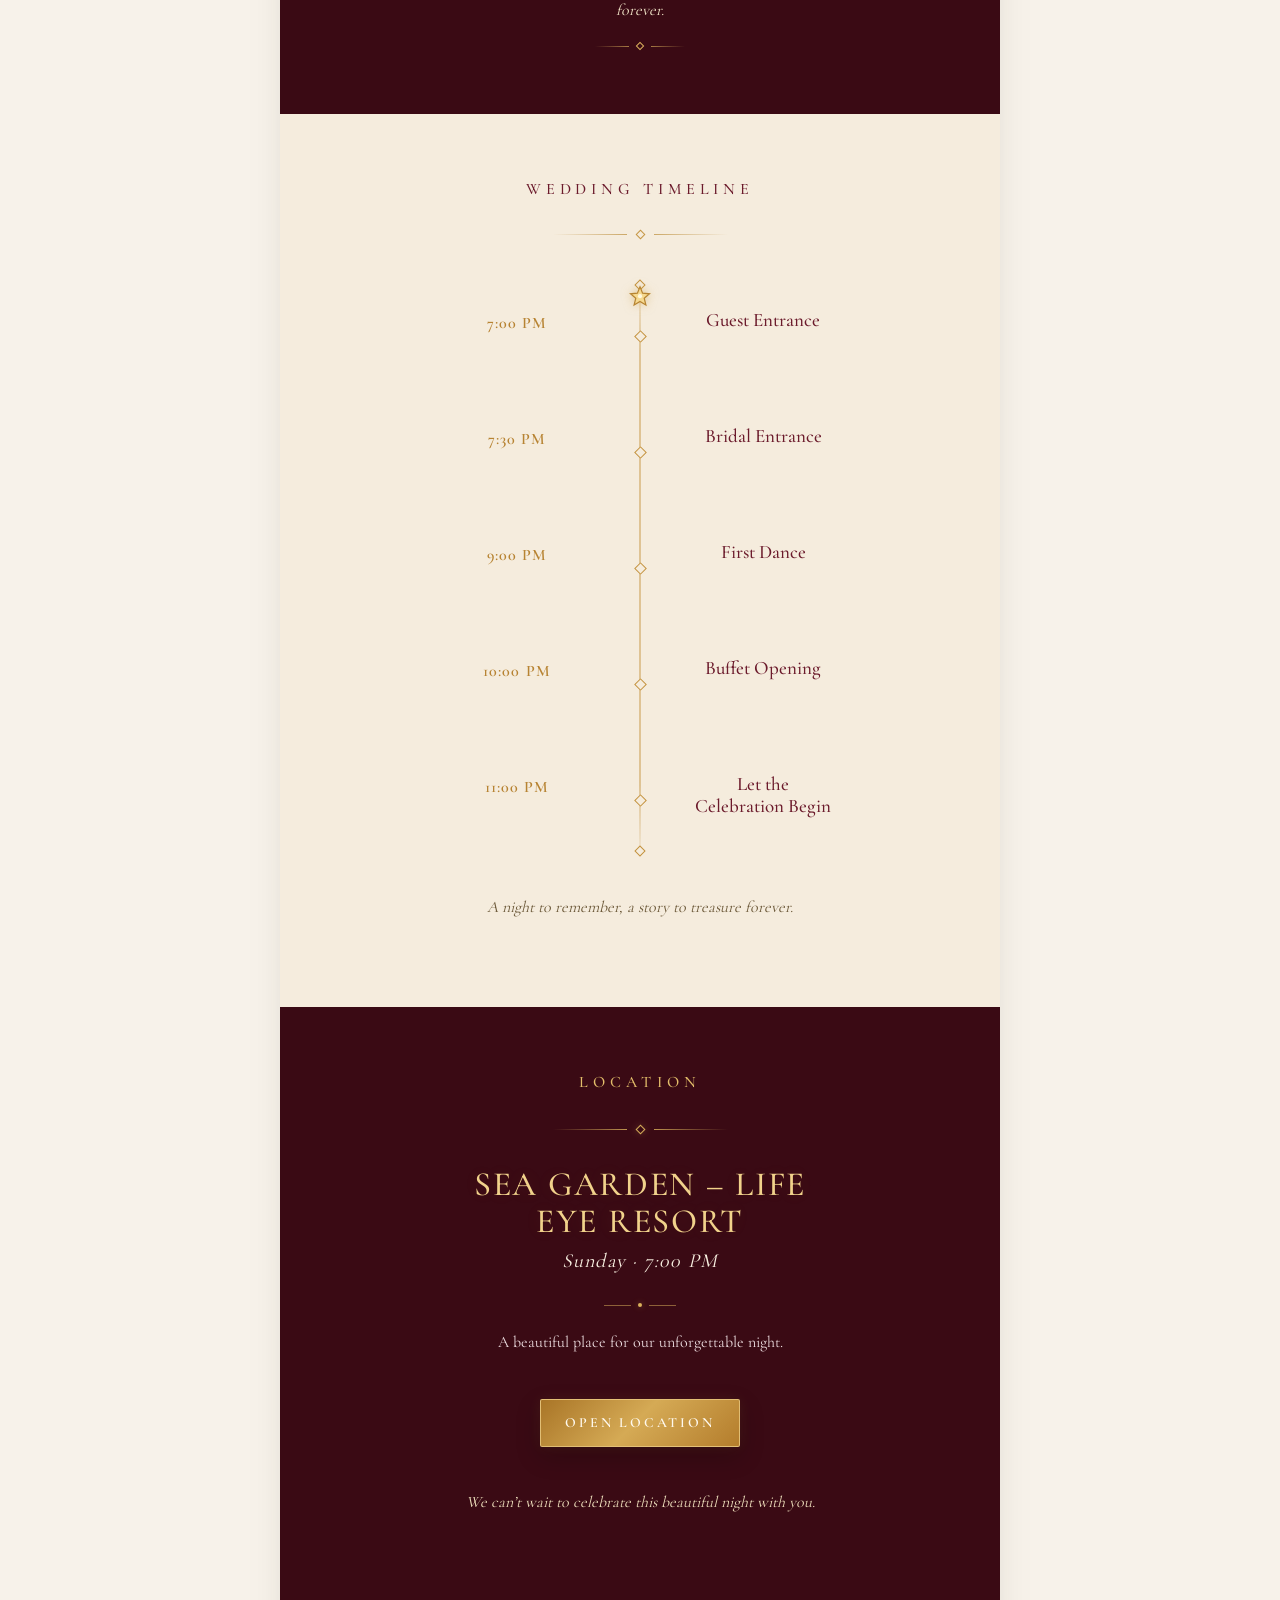
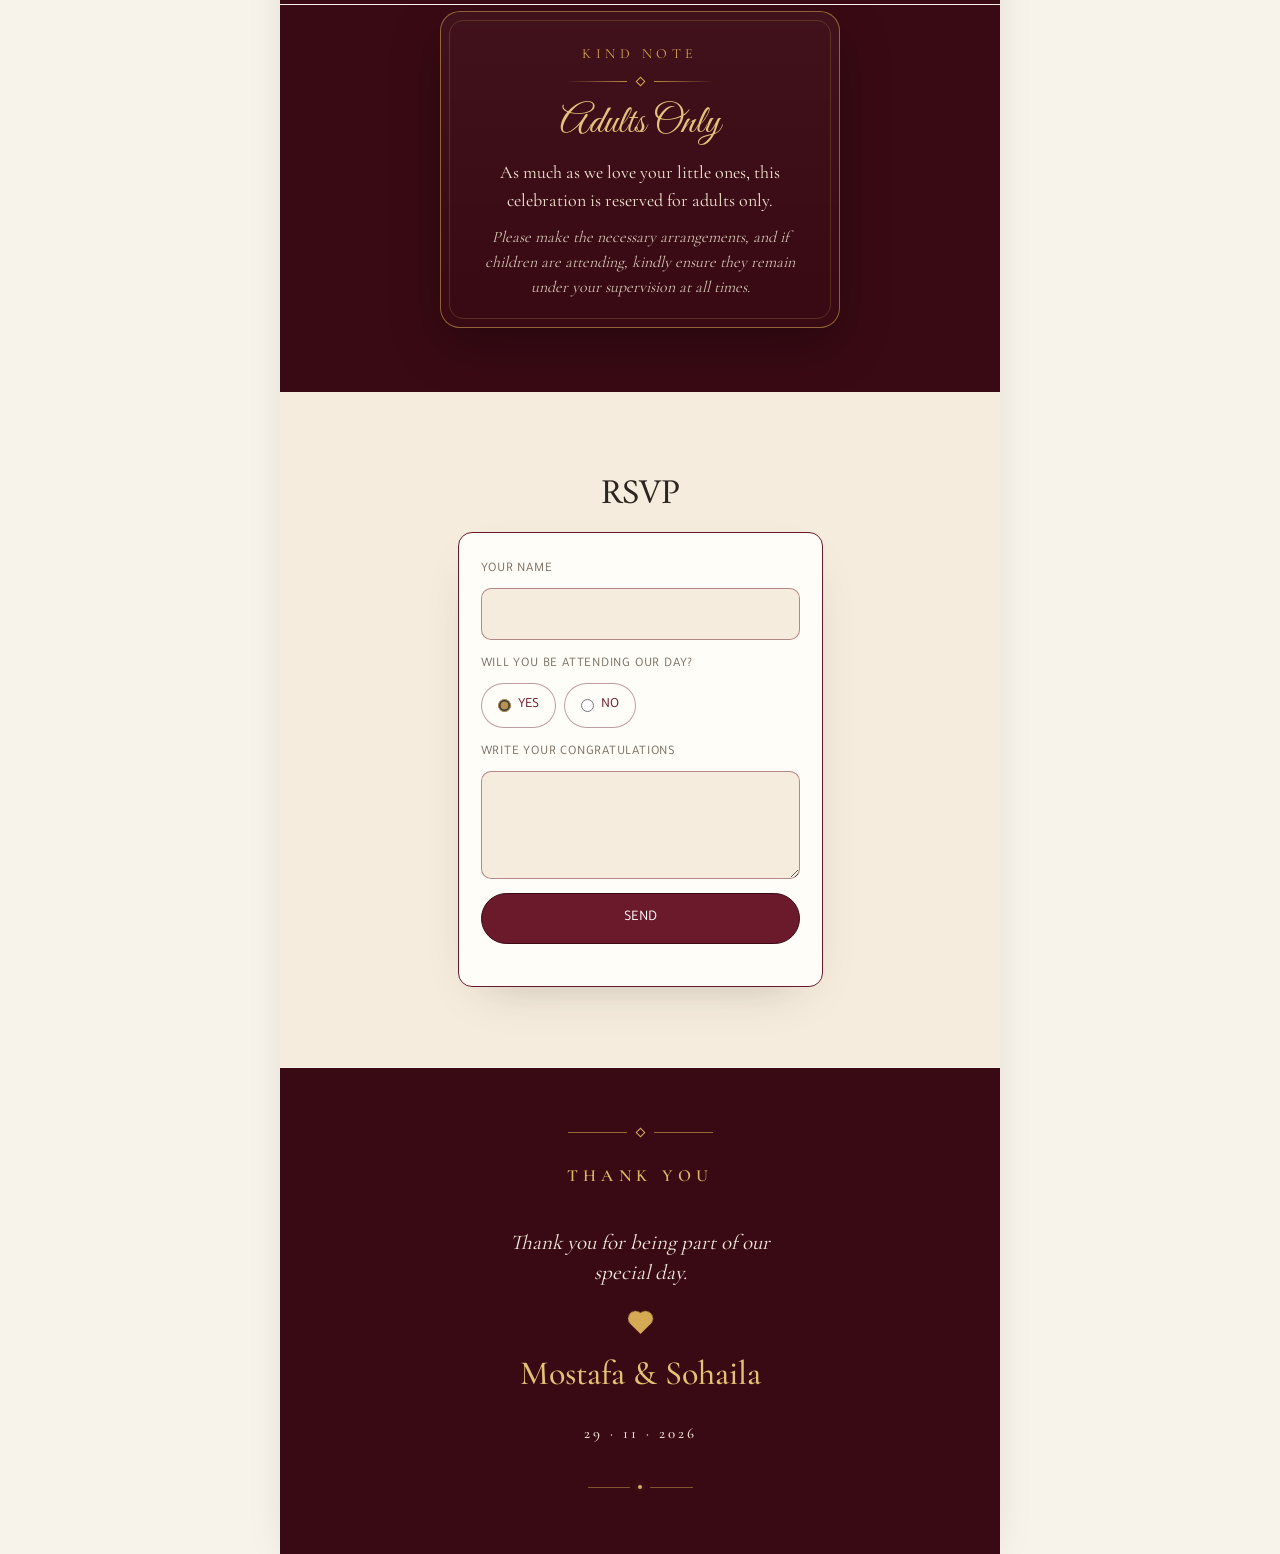
==== commit 9ab71aed: "Event at 7:00 PM, bridal entrance at 7:30 PM Co-Authored-By: Claude Opus 5.5 <noreply@anthropic.com>" ====
--- a/index.html
+++ b/index.html
@@ -2,7 +2,7 @@
 <meta charset="utf-8">
 <meta name="viewport" content="width=device-width, initial-scale=1, viewport-fit=cover">
 <title>Mostafa &amp; Sohaila · Wedding · 29.11.2026</title>
-<meta name="description" content="Mostafa &amp; Sohaila · Sunday 29.11.2026 · 7:30 PM · Sea Garden – Life Eye Resort">
+<meta name="description" content="Mostafa &amp; Sohaila · Sunday 29.11.2026 · 7:00 PM · Sea Garden – Life Eye Resort">
 <meta name="robots" content="noindex, nofollow">
 <link rel="icon" href="assets/images/favicon.png">
 
@@ -10,7 +10,7 @@
 <meta property="og:type" content="website">
 <meta property="og:locale" content="en_US">
 <meta property="og:title" content="Mostafa &amp; Sohaila · Wedding">
-<meta property="og:description" content="Mostafa &amp; Sohaila · Sunday 29.11.2026 · 7:30 PM · Sea Garden – Life Eye Resort">
+<meta property="og:description" content="Mostafa &amp; Sohaila · Sunday 29.11.2026 · 7:00 PM · Sea Garden – Life Eye Resort">
 <meta property="og:image" content="assets/images/share-cover.jpg">
 <meta property="og:image:secure_url" content="assets/images/share-cover.jpg">
 <meta property="og:image:width" content="720">
@@ -19,7 +19,7 @@
 <meta name="twitter:image" content="assets/images/share-cover.jpg">
 <meta name="twitter:card" content="summary_large_image">
 <meta name="twitter:title" content="Mostafa &amp; Sohaila · Wedding">
-<meta name="twitter:description" content="Mostafa &amp; Sohaila · Sunday 29.11.2026 · 7:30 PM · Sea Garden – Life Eye Resort">
+<meta name="twitter:description" content="Mostafa &amp; Sohaila · Sunday 29.11.2026 · 7:00 PM · Sea Garden – Life Eye Resort">
 
 <style data-loading-critical="">
 html, body { margin: 0; min-height: 100%; }
@@ -1019,7 +1019,7 @@
 
   var targetDate =
     new Date(
-      "2026-11-29T19:30:00+02:00"
+      "2026-11-29T19:00:00+02:00"
     ).getTime();
 
 
@@ -1208,7 +1208,7 @@
 
         <div class="farha-palace-timeline-move farha-palace-timeline-time-group">
           <div class="farha-palace-timeline-anim farha-palace-timeline-time-anim">
-            <span class="farha-palace-timeline-time" dir="ltr" data-move="ce-3">7:30 PM</span>
+            <span class="farha-palace-timeline-time" dir="ltr" data-move="ce-3">7:00 PM</span>
           </div>
         </div>
 
@@ -1231,7 +1231,7 @@
 
         <div class="farha-palace-timeline-move farha-palace-timeline-time-group">
           <div class="farha-palace-timeline-anim farha-palace-timeline-time-anim">
-            <span class="farha-palace-timeline-time" dir="ltr" data-move="ce-5">8:30 PM</span>
+            <span class="farha-palace-timeline-time" dir="ltr" data-move="ce-5">7:30 PM</span>
           </div>
         </div>
 
@@ -1521,7 +1521,7 @@
     <div class="farha-palace-location-move farha-palace-location-city-group">
       <div class="farha-palace-location-anim farha-palace-location-city-anim">
         <span class="farha-palace-location-city" data-move="ce-4">
-          Sunday · 7:30 PM
+          Sunday · 7:00 PM
         </span>
       </div>
     </div>
@@ -2228,7 +2228,7 @@
 
 
 
-<script id="invite-music" type="application/json">{"url": "assets/audio/wedding-song.m4a", "autoplay": true, "loop": true, "player": "floating"}</script>
+<script id="invite-music" type="application/json">{"url": "assets/audio/wedding-song.m4a?v=2", "autoplay": true, "loop": true, "player": "floating"}</script>
 </div>
   
 <style>
@@ -2333,8 +2333,8 @@
     "SECONDS": "ثانية",
     "Every second brings us closer to forever.": "كل ثانية تقرّبنا من حلمنا.",
     "WEDDING TIMELINE": "برنامج الحفل",
+    "7:00 PM": "٧:٠٠ مساءً",
     "7:30 PM": "٧:٣٠ مساءً",
-    "8:30 PM": "٨:٣٠ مساءً",
     "9:00 PM": "٩:٠٠ مساءً",
     "10:00 PM": "١٠:٠٠ مساءً",
     "11:00 PM": "١١:٠٠ مساءً",
@@ -2346,7 +2346,7 @@
     "A night to remember, a story to treasure forever.": "ليلةٌ لا تُنسى، وحكايةٌ نحتفظ بها للأبد.",
     "LOCATION": "مكان الحفل",
     "SEA GARDEN – LIFE EYE RESORT": "سي جاردن – لايف آي ريزورت",
-    "Sunday · 7:30 PM": "الأحد · السابعة والنصف مساءً",
+    "Sunday · 7:00 PM": "الأحد · السابعة مساءً",
     "A beautiful place for our unforgettable night.": "مكانٌ جميل لليلتنا التي لا تُنسى.",
     "OPEN LOCATION": "افتح الموقع على الخريطة",
     "We can’t wait to celebrate this beautiful night with you.": "ننتظركم بشوق لنحتفل معاً بهذه الليلة الجميلة.",
